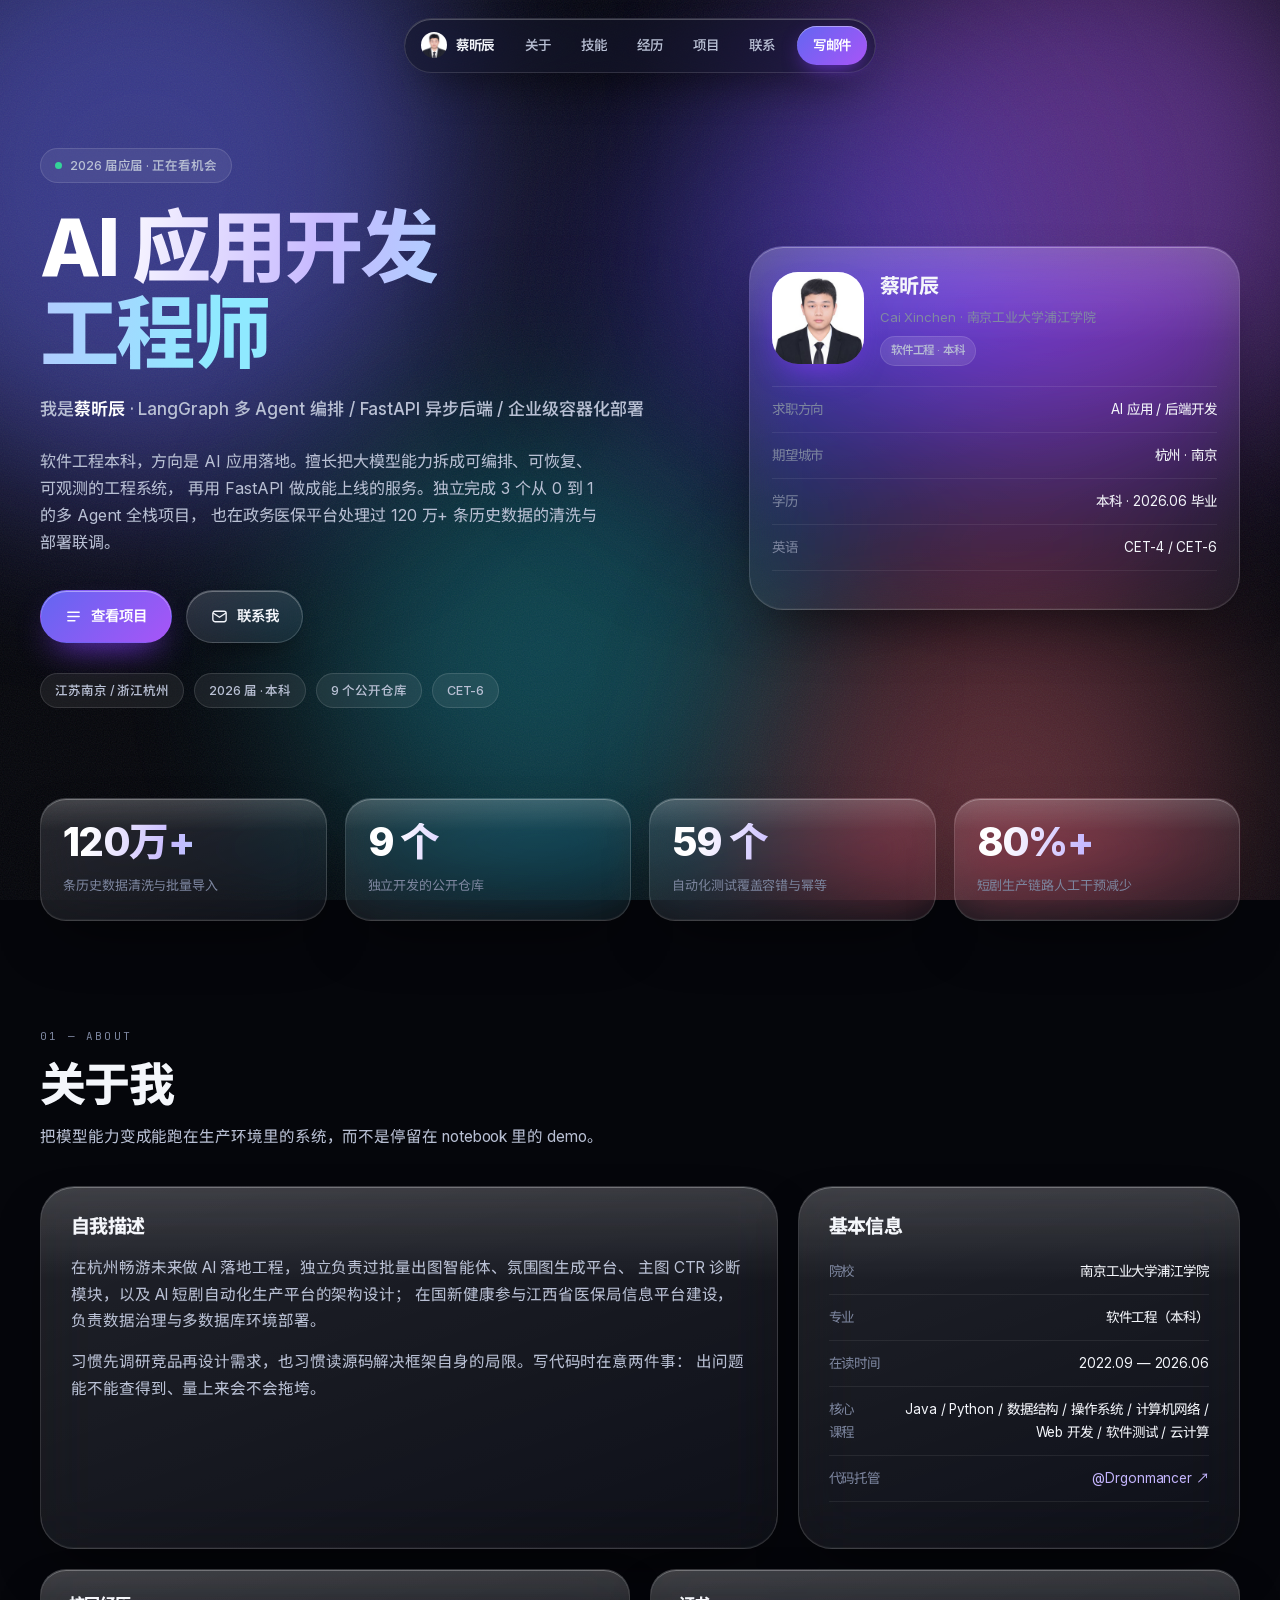
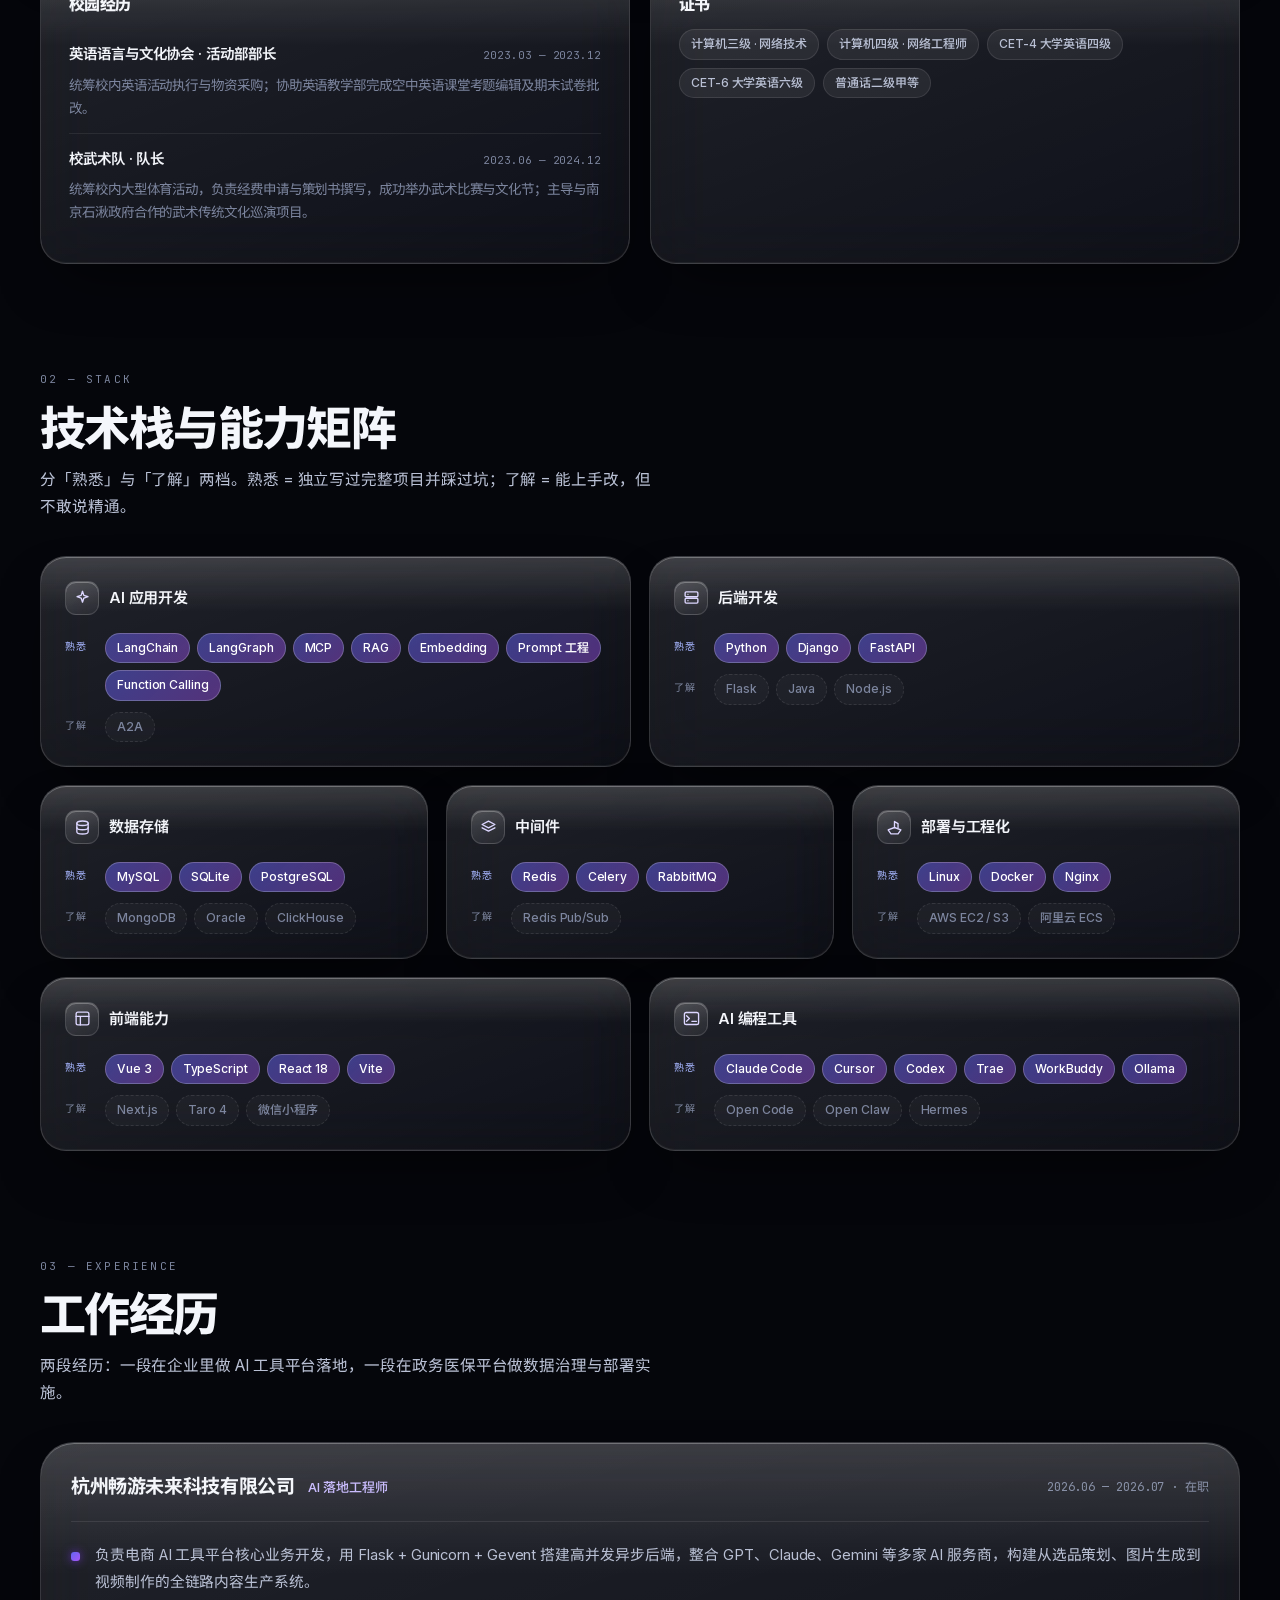
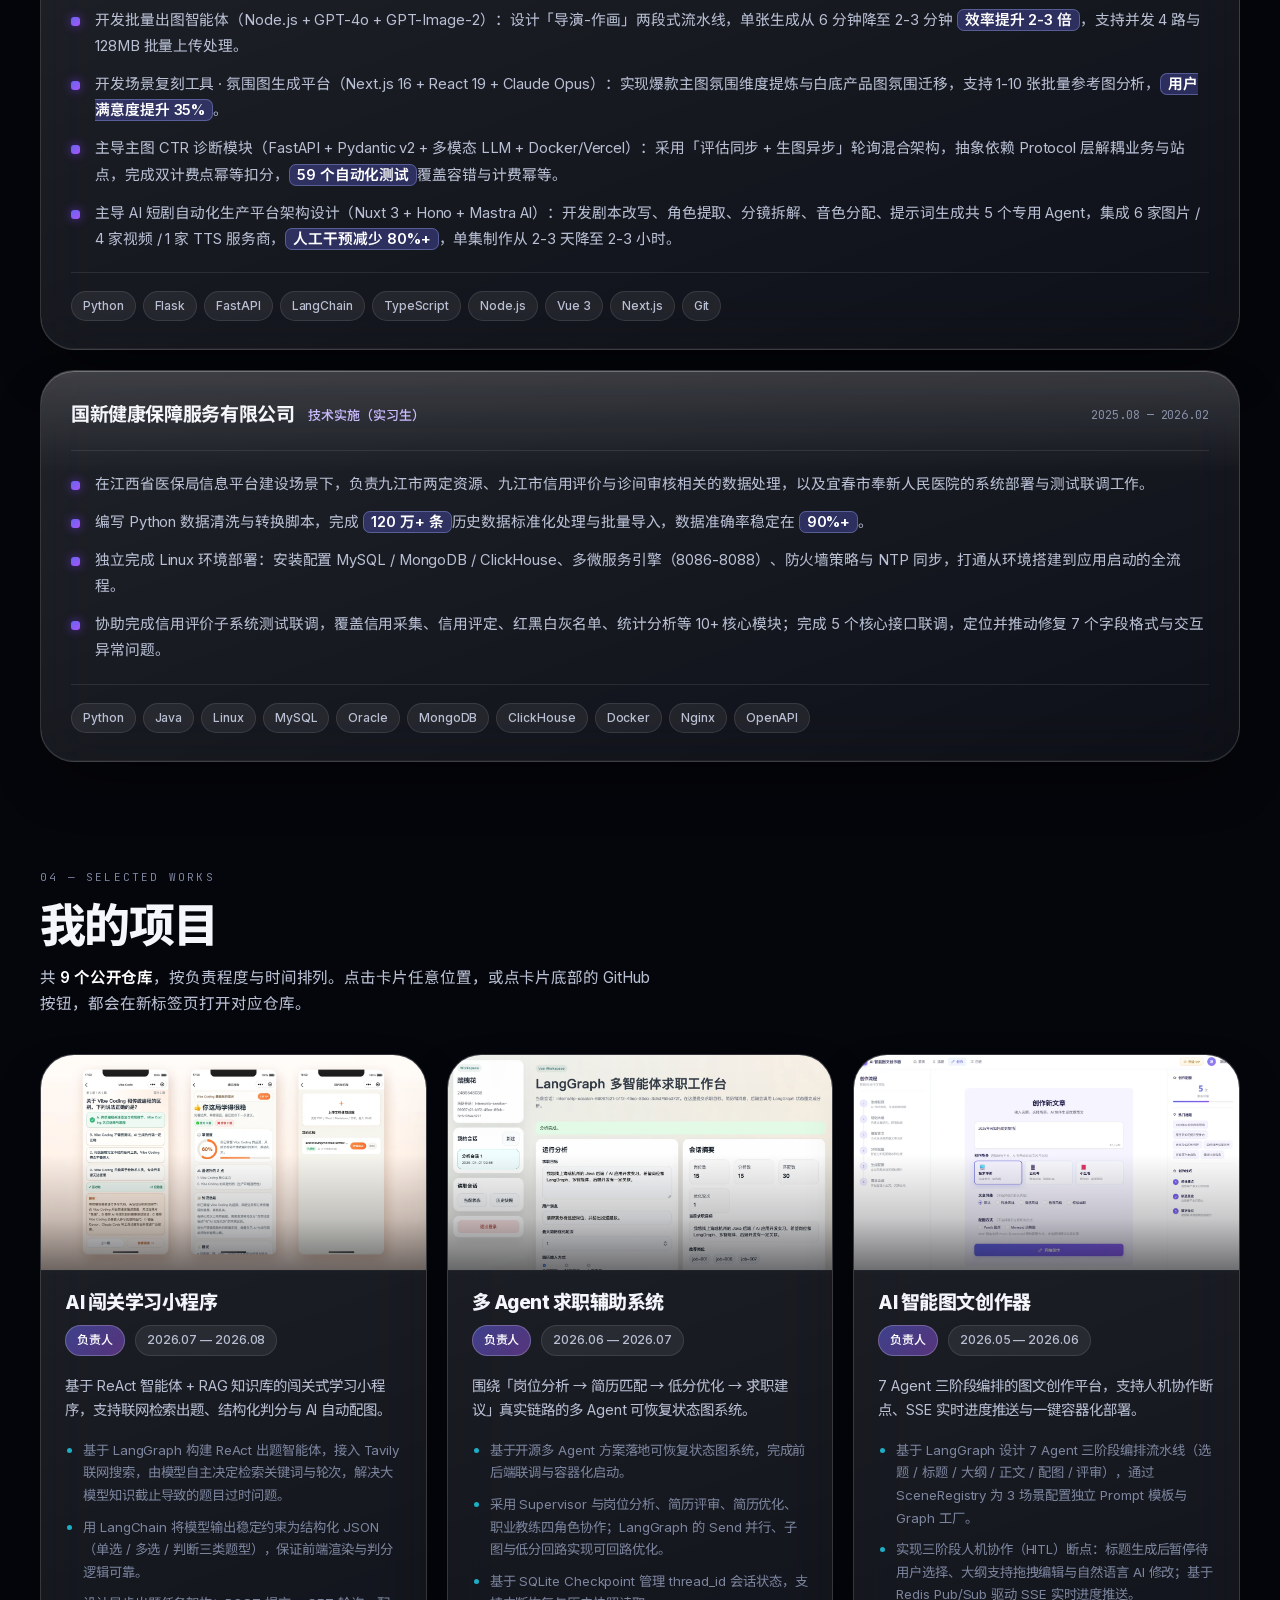
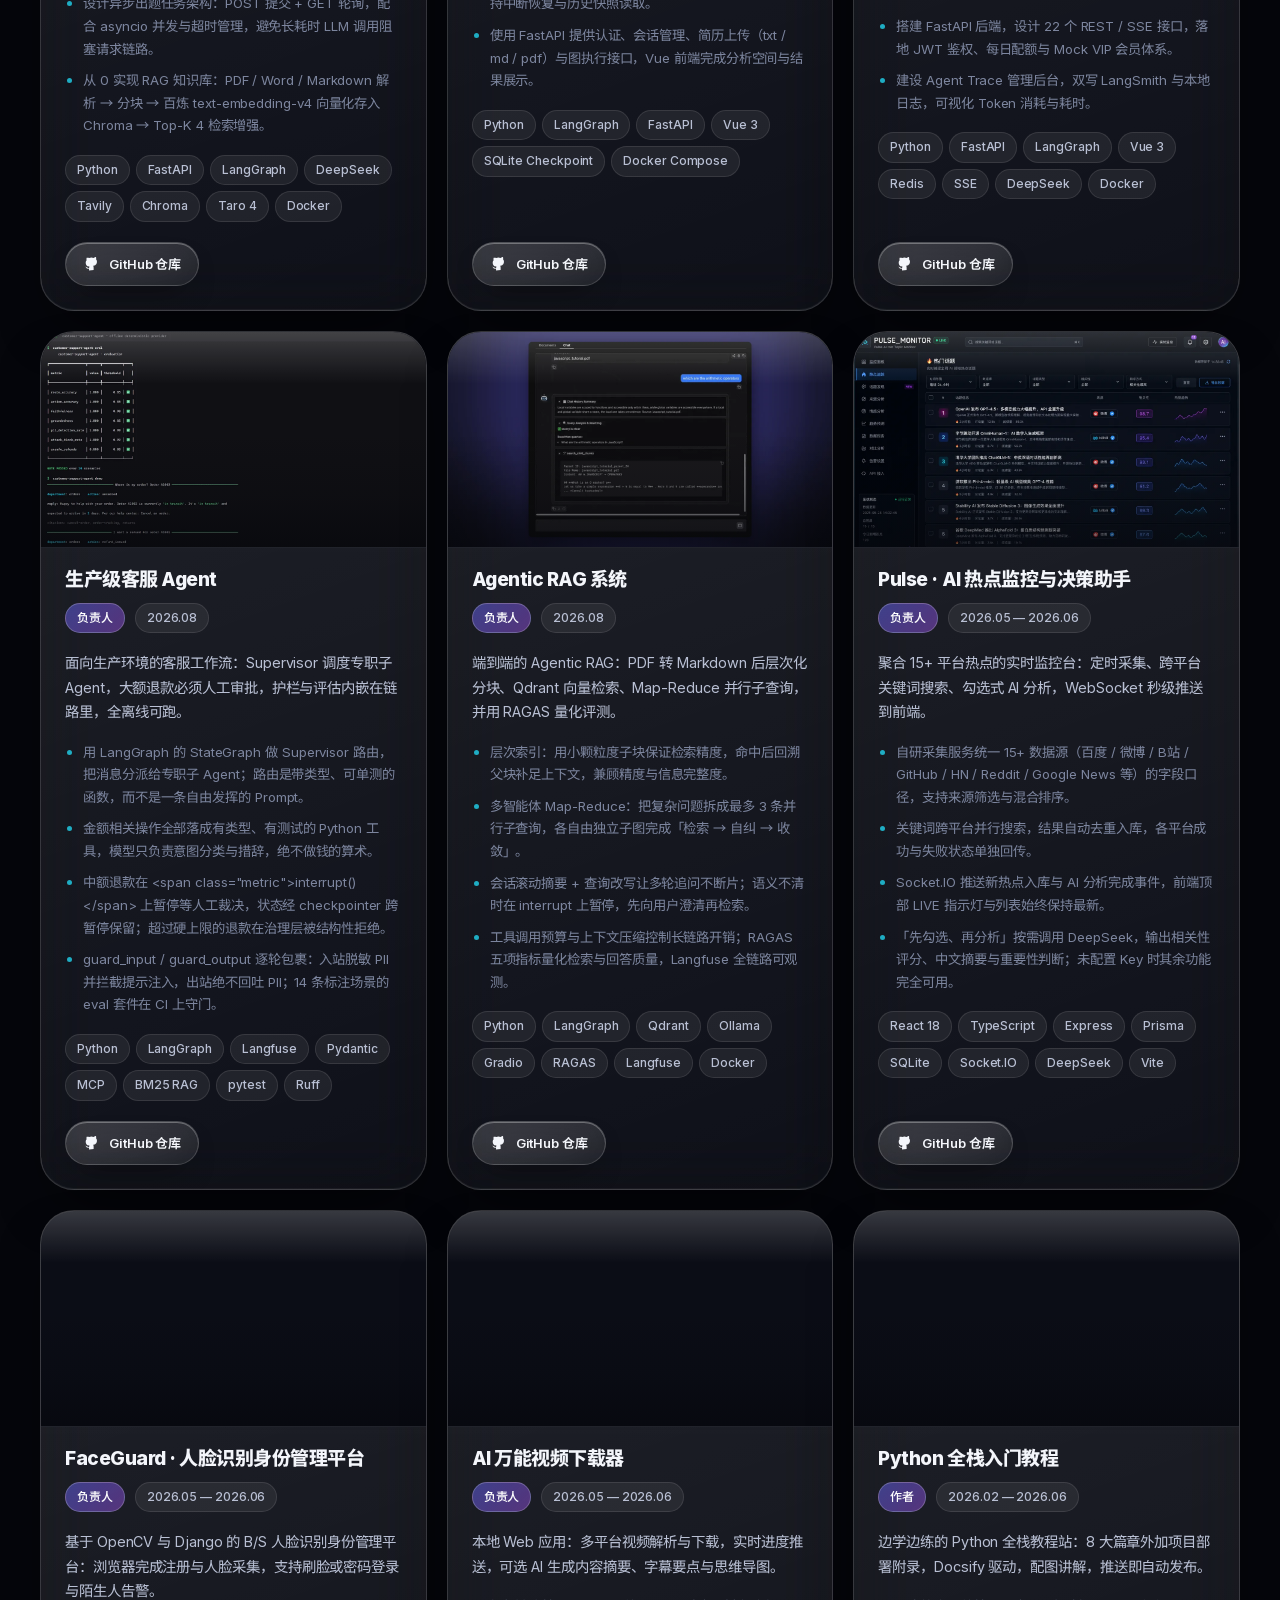
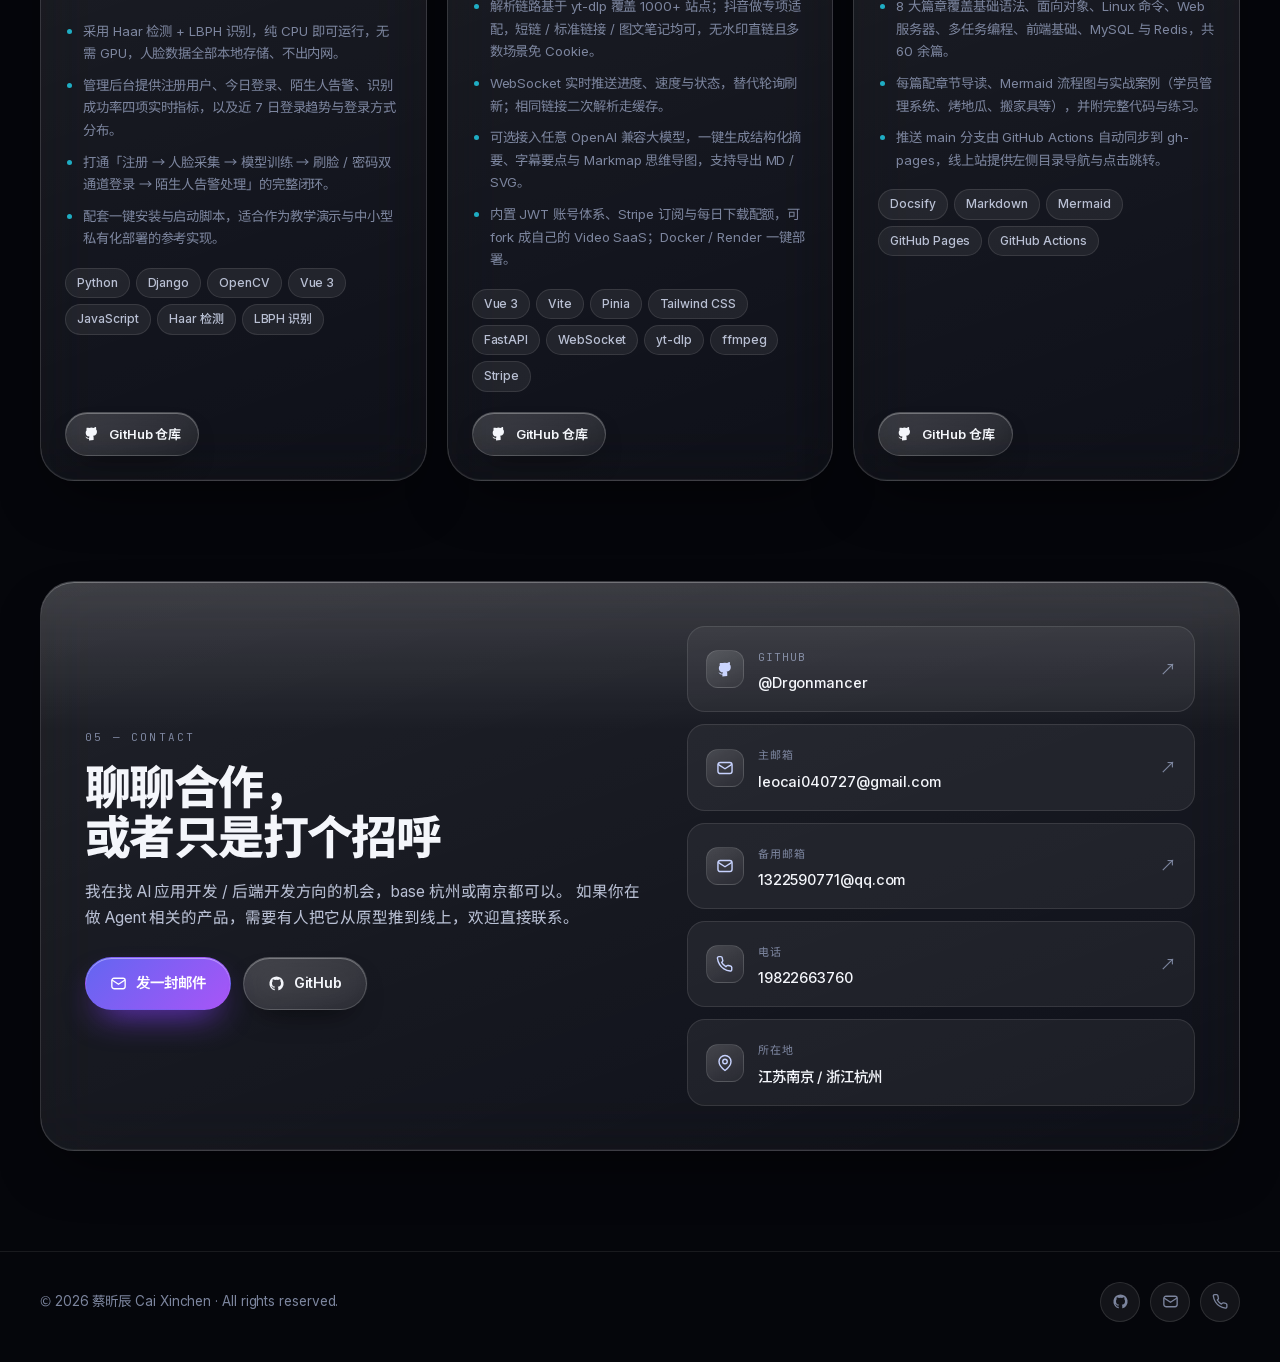
==== index.html @ 9769cd6a "site: 发布个人主页（Liquid Glass 单页作品集） 收录 9 个公开仓库，纯静态零依赖：index.html + 3 个自托管字体子集 + 9 张 WebP 截图。 index.html" ====
<!DOCTYPE html>
<html lang="zh-CN">
<head>
<meta charset="UTF-8">
<meta name="viewport" content="width=device-width, initial-scale=1">
<title>蔡昕辰 · AI 应用开发工程师 | LangGraph 多 Agent · FastAPI 后端</title>
<meta name="description" content="蔡昕辰（Cai Xinchen）的个人主页 —— AI 应用开发工程师，软件工程本科 2026 届。专注 LangGraph 多 Agent 编排、FastAPI 异步后端与企业级容器化部署。">
<meta name="author" content="蔡昕辰">
<meta property="og:type" content="website">
<meta property="og:title" content="蔡昕辰 · AI 应用开发工程师">
<meta property="og:description" content="LangGraph 多 Agent 编排 · FastAPI 异步后端 · 企业级部署。">
<meta property="og:image" content="avatar.jpg">
<link rel="canonical" href="https://drgonmancer.github.io/">
<meta name="theme-color" content="#05060B">
<!-- 声明为暗色页面：浏览器据此把滚动条、表单控件、加载底色都渲染成暗色，避免白闪 -->
<meta name="color-scheme" content="dark">
<meta name="robots" content="index, follow">
<meta name="keywords" content="蔡昕辰,AI 应用开发工程师,LangGraph,多 Agent,FastAPI,Python,RAG,南京工业大学浦江学院">
<meta property="og:url" content="https://drgonmancer.github.io/">
<meta property="og:site_name" content="蔡昕辰 · 个人主页">
<meta property="og:locale" content="zh_CN">
<meta name="twitter:card" content="summary_large_image">
<meta name="twitter:title" content="蔡昕辰 · AI 应用开发工程师">
<meta name="twitter:description" content="LangGraph 多 Agent 编排 · FastAPI 异步后端 · 企业级容器化部署。">
<link rel="icon" href="data:image/svg+xml,%3Csvg xmlns='http://www.w3.org/2000/svg' viewBox='0 0 64 64'%3E%3Cdefs%3E%3ClinearGradient id='g' x1='0' y1='0' x2='1' y2='1'%3E%3Cstop offset='0' stop-color='%236366F1'/%3E%3Cstop offset='1' stop-color='%23A855F7'/%3E%3C/linearGradient%3E%3C/defs%3E%3Crect width='64' height='64' rx='16' fill='url(%23g)'/%3E%3Ctext x='32' y='45' font-family='system-ui,-apple-system,sans-serif' font-size='34' font-weight='700' fill='%23ffffff' text-anchor='middle'%3EC%3C/text%3E%3C/svg%3E">
<!-- 字体自托管：预先加载首屏要用到的两个字重文件（Noto Sans SC 覆盖全部中文，Inter 覆盖拉丁） -->
<link rel="preload" href="fonts/noto-sans-sc-subset.woff2" as="font" type="font/woff2" crossorigin>
<link rel="preload" href="fonts/inter-subset.woff2" as="font" type="font/woff2" crossorigin>
<style>
/* ==========================================================================
   字体（自托管 · 已按本页实际字符集子集化）
   --------------------------------------------------------------------------
   原方案：@import 引入 Google Fonts —— 570KB 渲染阻塞 CSS + 566 条 @font-face
            + 约 1.2MB 字体分片，且在中国大陆访问 fonts.googleapis.com 不稳定，
            一旦超时整页会回退到系统字体，设计直接垮掉。
   现方案：3 个可变字体文件共 209KB，单文件覆盖全部字重（wght 轴），
            零第三方请求、可离线、大陆访问无风险。
   ========================================================================== */
@font-face {
  font-family: 'Inter';
  font-style: normal;
  font-weight: 100 900;          /* 可变字体：一个字重区间覆盖全部 */
  font-display: swap;
  src: url('fonts/inter-subset.woff2') format('woff2');
}
@font-face {
  font-family: 'JetBrains Mono';
  font-style: normal;
  font-weight: 100 900;
  font-display: swap;
  src: url('fonts/jetbrains-mono-subset.woff2') format('woff2');
}
@font-face {
  font-family: 'Noto Sans SC';
  font-style: normal;
  font-weight: 100 900;
  font-display: swap;
  src: url('fonts/noto-sans-sc-subset.woff2') format('woff2');
}

/* ==========================================================================
   蔡昕辰 · 个人主页 | 液态玻璃 Liquid Glass
   设计规则：真实玻璃折射（backdrop blur + 内高光 + 渐变描边）/
             深空底 + 多色光斑缓动漂浮 / 超大圆角与胶囊 /
             鼠标跟随镜面高光 / 悬浮动态岛导航 / 极简无衬线排版
   断点：1080px 收起导航链接并启用汉堡菜单；760px 全部转单列
   ========================================================================== */
*, *::before, *::after { box-sizing: border-box; }

:root {
  --bg:      #05060B;
  --ink:     #F4F6FB;
  --ink-2:   #B9C0D4;
  --ink-3:   #7C859E;
  --indigo:  #6366F1;
  --violet:  #A855F7;
  --cyan:    #22D3EE;
  --rose:    #FB7185;
  --glass-bg: linear-gradient(160deg, rgba(255,255,255,.115), rgba(255,255,255,.042));
  --glass-bd: rgba(255,255,255,.145);
  --glass-sh: inset 0 1px 0 rgba(255,255,255,.28), inset 0 -1px 0 rgba(255,255,255,.05),
              0 26px 60px -24px rgba(0,0,0,.7);
  --r-xl: 34px;
  --r-lg: 26px;
  --r-md: 18px;
  --sans: 'Inter', 'Noto Sans SC', 'PingFang SC', 'Microsoft YaHei', system-ui, sans-serif;
  --mono: 'JetBrains Mono', 'Noto Sans SC', ui-monospace, monospace;
}

html { scroll-behavior: smooth; -webkit-text-size-adjust: 100%; }

body {
  margin: 0;
  background: var(--bg);
  color: var(--ink);
  font-family: var(--sans);
  font-size: 16px;
  line-height: 1.7;
  font-weight: 400;
  letter-spacing: -.005em;
  overflow-x: hidden;
  -webkit-font-smoothing: antialiased;
}

h1, h2, h3, h4 { margin: 0; font-weight: 800; line-height: 1.08; letter-spacing: -.035em; }
p { margin: 0; }
ul { margin: 0; padding: 0; list-style: none; }
a { color: inherit; text-decoration: none; }
img { display: block; max-width: 100%; }
b, strong { font-weight: 600; color: #fff; }

:focus-visible { outline: 2px solid rgba(255,255,255,.8); outline-offset: 3px; border-radius: 6px; }

.wrap { width: min(1200px, 100% - 40px); margin-inline: auto; position: relative; z-index: 2; }
.mono { font-family: var(--mono); }
.eyebrow {
  font-family: var(--mono); font-size: 11px; letter-spacing: .2em; text-transform: uppercase;
  color: var(--ink-3);
}
.grad-text {
  background: linear-gradient(100deg, #fff 10%, #C7B9FF 45%, #8FE9FF 90%);
  -webkit-background-clip: text; background-clip: text; color: transparent;
}

/* ---------- 背景光斑 ---------- */
.aurora { position: fixed; inset: 0; z-index: 0; overflow: hidden; pointer-events: none; }
.blob { position: absolute; border-radius: 50%; filter: blur(96px); opacity: .55; will-change: transform; }
.blob.b1 { width: 640px; height: 640px; left: -14%; top: -16%; background: var(--indigo); animation: f1 26s ease-in-out infinite; }
.blob.b2 { width: 560px; height: 560px; right: -6%; top: -10%; background: var(--violet); opacity: .5; animation: f2 32s ease-in-out infinite; }
.blob.b3 { width: 480px; height: 480px; left: 24%; top: 46%;     background: var(--cyan);   opacity: .3; animation: f3 29s ease-in-out infinite; }
.blob.b4 { width: 460px; height: 460px; right: 4%; bottom: -14%; background: var(--rose);  opacity: .34; animation: f2 36s ease-in-out infinite reverse; }
.blob.b5 { width: 420px; height: 420px; left: 46%; top: 6%;      background: #4F46E5;      opacity: .4; animation: f3 24s ease-in-out infinite reverse; }
@keyframes f1 { 0%,100% { transform: translate(0,0) scale(1); } 50% { transform: translate(80px,60px) scale(1.12); } }
@keyframes f2 { 0%,100% { transform: translate(0,0) scale(1); } 50% { transform: translate(-70px,90px) scale(1.16); } }
@keyframes f3 { 0%,100% { transform: translate(0,0) scale(1); } 50% { transform: translate(60px,-70px) scale(1.1); } }

.grain {
  position: fixed; inset: 0; z-index: 1; pointer-events: none; opacity: .16;
  background-image: url("data:image/svg+xml,%3Csvg xmlns='http://www.w3.org/2000/svg' width='120' height='120'%3E%3Cfilter id='n'%3E%3CfeTurbulence type='fractalNoise' baseFrequency='.85' numOctaves='3'/%3E%3C/filter%3E%3Crect width='120' height='120' filter='url(%23n)' opacity='.5'/%3E%3C/svg%3E");
}

/* ---------- 玻璃基类 ---------- */
.glass {
  position: relative; border-radius: var(--r-lg);
  background: var(--glass-bg);
  backdrop-filter: blur(30px) saturate(180%);
  -webkit-backdrop-filter: blur(30px) saturate(180%);
  border: 1px solid var(--glass-bd);
  box-shadow: var(--glass-sh);
}
/* 顶部一道折射高光 */
.glass::before {
  content: ""; position: absolute; inset: 0; border-radius: inherit; pointer-events: none;
  background: linear-gradient(180deg, rgba(255,255,255,.14), transparent 26%);
  mix-blend-mode: screen;
}

/* 鼠标跟随镜面高光 */
.spec { overflow: hidden; }
.spec::after {
  content: ""; position: absolute; inset: 0; border-radius: inherit; pointer-events: none;
  opacity: 0; transition: opacity .35s ease;
  background: radial-gradient(460px circle at var(--mx, 50%) var(--my, 0%), rgba(255,255,255,.16), transparent 62%);
}
.spec:hover::after { opacity: 1; }

/* ---------- 动态岛导航 ---------- */
.island-wrap { position: fixed; top: 18px; left: 0; right: 0; z-index: 80; display: flex; justify-content: center; padding: 0 16px; pointer-events: none; }
.island {
  pointer-events: auto;
  display: flex; align-items: center; gap: 4px; padding: 7px 8px;
  border-radius: 999px;
  background: rgba(20, 22, 34, .55);
  backdrop-filter: blur(34px) saturate(190%);
  -webkit-backdrop-filter: blur(34px) saturate(190%);
  border: 1px solid rgba(255,255,255,.13);
  box-shadow: inset 0 1px 0 rgba(255,255,255,.24), 0 18px 44px -18px rgba(0,0,0,.85);
  transition: padding .35s cubic-bezier(.4,0,.2,1), transform .35s ease;
}
.island .brand { display: flex; align-items: center; gap: 9px; padding: 5px 13px 5px 8px; }
.island .avatar-mini {
  width: 26px; height: 26px; border-radius: 50%; overflow: hidden; flex: none;
  background: linear-gradient(140deg, var(--indigo), var(--violet));
  display: grid; place-items: center; font-size: 12px; font-weight: 700;
}
.island .avatar-mini img { width: 100%; height: 100%; object-fit: cover; }
.island .brand-name { font-size: 13.5px; font-weight: 600; white-space: nowrap; }
.island .links { display: flex; align-items: center; gap: 2px; }
.island .links a {
  font-size: 13.5px; font-weight: 500; color: var(--ink-2); white-space: nowrap;
  padding: 7px 14px; border-radius: 999px;
  transition: color .22s ease, background .22s ease, box-shadow .22s ease;
}
.island .links a:hover { color: #fff; background: rgba(255,255,255,.1); }
.island .links a[aria-current="true"] {
  color: #fff; background: linear-gradient(135deg, rgba(99,102,241,.85), rgba(168,85,247,.75));
  box-shadow: inset 0 1px 0 rgba(255,255,255,.35), 0 6px 18px -6px rgba(99,102,241,.9);
}
.island .cta {
  margin-left: 4px; font-size: 13.5px; font-weight: 600; color: #fff;
  padding: 8px 16px; border-radius: 999px;
  background: linear-gradient(135deg, var(--indigo), var(--violet));
  box-shadow: inset 0 1px 0 rgba(255,255,255,.4), 0 8px 22px -8px rgba(124,58,237,.95);
  transition: transform .22s ease, box-shadow .22s ease;
}
.island .cta:hover { transform: translateY(-1px); box-shadow: inset 0 1px 0 rgba(255,255,255,.5), 0 12px 28px -8px rgba(124,58,237,1); }
.island-mini { display: none; }

/* ---------- 按钮 ---------- */
.btn {
  display: inline-flex; align-items: center; gap: 9px;
  padding: 13px 24px; border-radius: 999px;
  font-size: 14.5px; font-weight: 600; cursor: pointer;
  border: 1px solid rgba(255,255,255,.16);
  transition: transform .22s cubic-bezier(.4,0,.2,1), box-shadow .22s ease, background .22s ease;
  font-family: var(--sans);
}
.btn:hover { transform: translateY(-2px); }
.btn-primary {
  color: #fff; border-color: transparent;
  background: linear-gradient(135deg, var(--indigo), var(--violet));
  box-shadow: inset 0 1px 0 rgba(255,255,255,.4), 0 16px 34px -14px rgba(124,58,237,1);
}
.btn-primary:hover { box-shadow: inset 0 1px 0 rgba(255,255,255,.5), 0 22px 44px -14px rgba(124,58,237,1); }
.btn-glass {
  color: var(--ink);
  background: linear-gradient(160deg, rgba(255,255,255,.15), rgba(255,255,255,.06));
  backdrop-filter: blur(20px) saturate(170%);
  -webkit-backdrop-filter: blur(20px) saturate(170%);
  box-shadow: inset 0 1px 0 rgba(255,255,255,.3), 0 14px 30px -16px rgba(0,0,0,.8);
}
.btn-glass:hover { background: linear-gradient(160deg, rgba(255,255,255,.22), rgba(255,255,255,.09)); }
.btn svg { width: 17px; height: 17px; flex: none; }
.btn-sm { padding: 10px 17px; font-size: 13px; }

/* ---------- 药丸 ---------- */
.pill {
  display: inline-flex; align-items: center; gap: 8px;
  padding: 6px 14px; border-radius: 999px;
  background: rgba(255,255,255,.07); border: 1px solid rgba(255,255,255,.12);
  font-size: 12.5px; font-weight: 500; color: var(--ink-2);
  backdrop-filter: blur(14px); -webkit-backdrop-filter: blur(14px);
}
.dot-live { width: 7px; height: 7px; border-radius: 50%; background: #34D399; box-shadow: 0 0 0 0 rgba(52,211,153,.7); animation: pulse 2.4s ease-out infinite; }
@keyframes pulse { 0% { box-shadow: 0 0 0 0 rgba(52,211,153,.65); } 70% { box-shadow: 0 0 0 9px rgba(52,211,153,0); } 100% { box-shadow: 0 0 0 0 rgba(52,211,153,0); } }

.tag {
  display: inline-block; padding: 4px 11px; border-radius: 999px;
  font-size: 12px; font-weight: 500; color: var(--ink-2);
  background: rgba(255,255,255,.065); border: 1px solid rgba(255,255,255,.1);
  transition: background .2s ease, color .2s ease, border-color .2s ease;
}
.tag:hover { background: rgba(255,255,255,.13); color: #fff; }
.tag-dim { color: var(--ink-3); background: rgba(255,255,255,.03); border-style: dashed; }
.tag-accent { color: #fff; background: linear-gradient(135deg, rgba(99,102,241,.5), rgba(168,85,247,.42)); border-color: rgba(255,255,255,.22); }

/* ---------- Hero ---------- */
.hero { padding: 148px 0 0; }
.hero-grid { display: grid; grid-template-columns: 1.15fr .85fr; gap: 44px; align-items: center; }
.hero h1 { font-size: clamp(40px, 6.2vw, 82px); margin: 22px 0 0; }
.hero-role { margin-top: 18px; font-size: clamp(14px, 1.6vw, 17px); color: var(--ink-2); font-weight: 500; }
.hero-role b { color: #fff; font-weight: 600; }
.hero-desc { margin-top: 24px; max-width: 56ch; color: var(--ink-2); font-size: 16px; }
.hero-actions { display: flex; flex-wrap: wrap; gap: 14px; margin-top: 34px; }
.hero-meta { display: flex; flex-wrap: wrap; gap: 10px; margin-top: 30px; }

.profile { padding: 22px; border-radius: var(--r-xl); }
.profile-top { display: flex; align-items: center; gap: 16px; }
.profile-img {
  width: 92px; height: 92px; border-radius: 26px; overflow: hidden; flex: none;
  background: linear-gradient(140deg, var(--indigo), var(--violet));
  display: grid; place-items: center; font-size: 34px; font-weight: 800;
  box-shadow: inset 0 1px 0 rgba(255,255,255,.35), 0 14px 30px -12px rgba(124,58,237,.9);
}
.profile-img img { width: 100%; height: 100%; object-fit: cover; }
.profile-name { font-size: 20px; font-weight: 700; letter-spacing: -.02em; }
.profile-sub { font-size: 13px; color: var(--ink-3); margin-top: 3px; }
.profile-rows { margin-top: 20px; border-top: 1px solid rgba(255,255,255,.09); }
.profile-rows div { display: flex; justify-content: space-between; gap: 14px; padding: 11px 0; border-bottom: 1px solid rgba(255,255,255,.07); font-size: 13.5px; }
.profile-rows dt { color: var(--ink-3); }
.profile-rows dd { margin: 0; text-align: right; color: var(--ink); }

/* ---------- 指标 ---------- */
.stats { display: grid; grid-template-columns: repeat(4, 1fr); gap: 18px; margin-top: 90px; }
.stat { padding: 24px 22px; border-radius: var(--r-lg); }
.stat-num { font-size: clamp(26px, 3.1vw, 40px); font-weight: 800; letter-spacing: -.04em; line-height: 1; }
.stat-label { font-size: 13px; color: var(--ink-3); margin-top: 12px; line-height: 1.6; }

/* ---------- 区块 ---------- */
/* 注：这里试过给 .sec 加 content-visibility: auto 跳过屏外渲染，最终放弃。
   实测各区块真实高度——桌面 about 944 / skills 886 / work 1211 / projects 906 / contact 670，
   移动端则是 1411 / 1645 / 1791 / 2051 / 931，同一个 contain-intrinsic-size
   无法兼顾两个断点（用 1100px 时首次加载总高比实际多 813px），
   滚动条长度会明显跳变，而且内容一改误差又变。收益抵不过代价。 */
.sec { padding: 100px 0 0; scroll-margin-top: 100px; }
.sec-head { margin-bottom: 36px; }
.sec-head h2 { font-size: clamp(28px, 3.8vw, 46px); margin-top: 12px; }
.sec-head p { margin-top: 14px; color: var(--ink-2); max-width: 62ch; font-size: 15.5px; }

/* ---------- 关于 ---------- */
.about-grid { display: grid; grid-template-columns: 1.25fr .75fr; gap: 20px; }
.about-card { padding: 30px 30px 32px; border-radius: var(--r-xl); }
.about-card h3 { font-size: 19px; margin-bottom: 18px; }
.prose p { color: var(--ink-2); font-size: 15.5px; }
.prose p + p { margin-top: 15px; }
.facts { padding: 30px; border-radius: var(--r-xl); }
.mini-grid { display: grid; grid-template-columns: 1fr 1fr; gap: 20px; margin-top: 20px; }
.mini-card { padding: 26px 28px; border-radius: var(--r-lg); }
.mini-card h3 { font-size: 16px; margin-bottom: 16px; }
.campus-item { padding: 13px 0; border-bottom: 1px solid rgba(255,255,255,.075); }
.campus-item:last-child { border-bottom: 0; }
.campus-org { font-size: 14.5px; font-weight: 600; }
.campus-period { font-family: var(--mono); font-size: 11px; color: var(--ink-3); }
.campus-txt { font-size: 13.5px; color: var(--ink-3); margin-top: 7px; line-height: 1.7; }
.cert-wrap { display: flex; flex-wrap: wrap; gap: 8px; }

/* ---------- 技能 ---------- */
.skill-bento { display: grid; grid-template-columns: repeat(6, 1fr); gap: 18px; }
.skill-card { padding: 24px; border-radius: var(--r-lg); display: flex; flex-direction: column; }
.skill-card.span3 { grid-column: span 3; }
.skill-card.span2 { grid-column: span 2; }
.skill-hd { display: flex; align-items: center; gap: 10px; margin-bottom: 18px; }
.skill-ico {
  width: 34px; height: 34px; border-radius: 11px; flex: none; display: grid; place-items: center;
  background: linear-gradient(150deg, rgba(255,255,255,.16), rgba(255,255,255,.05));
  border: 1px solid rgba(255,255,255,.13);
  box-shadow: inset 0 1px 0 rgba(255,255,255,.28);
}
.skill-ico svg { width: 17px; height: 17px; color: #DCD6FF; }
.skill-name { font-size: 15px; font-weight: 600; letter-spacing: -.01em; }
.tier { display: flex; gap: 10px; align-items: flex-start; }
.tier + .tier { margin-top: 11px; }
.tier-k { font-family: var(--mono); font-size: 10px; letter-spacing: .1em; color: var(--ink-3); flex: none; padding-top: 5px; width: 30px; }
.tier-k.k-now { color: #A5B4FC; }
.tags { display: flex; flex-wrap: wrap; gap: 7px; }

/* ---------- 经历 ---------- */
.job { padding: 28px 30px; border-radius: var(--r-xl); }
.job + .job { margin-top: 20px; }
.job-hd { display: flex; align-items: center; gap: 14px; flex-wrap: wrap; padding-bottom: 18px; border-bottom: 1px solid rgba(255,255,255,.09); }
.job-co { font-size: 19px; font-weight: 700; letter-spacing: -.02em; }
.job-role { font-size: 13px; color: #C4B5FD; font-weight: 500; }
.job-period { margin-left: auto; font-family: var(--mono); font-size: 12px; color: var(--ink-3); }
.job-points { padding-top: 20px; }
.job-points li { position: relative; padding-left: 24px; font-size: 14.7px; color: var(--ink-2); line-height: 1.78; }
.job-points li + li { margin-top: 12px; }
.job-points li::before {
  content: ""; position: absolute; left: 0; top: 10px; width: 9px; height: 9px; border-radius: 3px;
  background: linear-gradient(135deg, var(--indigo), var(--violet));
  box-shadow: 0 0 10px rgba(124,58,237,.7);
}
.metric { color: #fff; font-weight: 600; padding: 1px 7px; border-radius: 7px; background: rgba(99,102,241,.3); border: 1px solid rgba(165,180,252,.35); }
.job-stack { display: flex; flex-wrap: wrap; gap: 7px; margin-top: 20px; padding-top: 18px; border-top: 1px solid rgba(255,255,255,.09); }

/* ---------- 项目 ---------- */
.proj-grid { display: grid; grid-template-columns: repeat(3, 1fr); gap: 20px; }

/* 项目卡缩略图：项目真实界面截图，固定 16:9 比例避免加载时高度跳动 */
.pcard-thumb {
  position: relative; flex: none; aspect-ratio: 16 / 9; overflow: hidden;
  background: #0B0D16; border-bottom: 1px solid rgba(255,255,255,.09);
}
.pcard-thumb img {
  display: block; width: 100%; height: 100%; object-fit: cover; object-position: center;
  transition: transform .6s cubic-bezier(.4,0,.2,1);
}
@media (hover: hover) {
  .pcard:hover .pcard-thumb img { transform: scale(1.03); }
}
/* 顶部一道玻璃折射高光，与站内其它 glass 卡保持一致 */
.pcard-thumb::before {
  content: ""; position: absolute; inset: 0; pointer-events: none;
  background: linear-gradient(180deg, rgba(255,255,255,.18), rgba(255,255,255,0) 24%);
  mix-blend-mode: screen;
}
/* 底部向卡身渐隐，避免亮色截图在暗色卡上形成生硬切边 */
.pcard-thumb::after {
  content: ""; position: absolute; inset: 0; pointer-events: none;
  background: linear-gradient(180deg, rgba(5,6,11,0) 46%, rgba(5,6,11,.22) 76%, rgba(5,6,11,.58) 100%);
}

.pcard {
  position: relative; display: flex; flex-direction: column;
  border-radius: var(--r-xl); padding: 0; overflow: hidden;
  transition: transform .3s cubic-bezier(.4,0,.2,1), box-shadow .3s ease, border-color .3s ease;
}
.pcard:hover { transform: translateY(-6px); border-color: rgba(255,255,255,.24); box-shadow: inset 0 1px 0 rgba(255,255,255,.3), 0 36px 70px -26px rgba(0,0,0,.85); }
.pcard-link { position: absolute; inset: 0; z-index: 1; }
.pcard-hd { padding: 22px 24px 0; }
.pcard-hd h3 { font-size: 19px; letter-spacing: -.025em; }
.pcard-meta { display: flex; align-items: center; gap: 10px; margin-top: 12px; flex-wrap: wrap; }
.pcard-body { padding: 18px 24px 0; flex: 1; }
.pcard-desc { font-size: 14.4px; color: var(--ink-2); }
.pcard-points { margin-top: 16px; }
.pcard-points li { position: relative; padding-left: 18px; font-size: 13.3px; color: var(--ink-3); line-height: 1.7; }
.pcard-points li + li { margin-top: 9px; }
.pcard-points li::before { content: ""; position: absolute; left: 2px; top: 9px; width: 5px; height: 5px; border-radius: 50%; background: var(--cyan); opacity: .8; }
.pcard-tech { display: flex; flex-wrap: wrap; gap: 6px; margin-top: 18px; }
.pcard-foot { position: relative; z-index: 2; padding: 20px 24px 24px; display: flex; gap: 10px; flex-wrap: wrap; }

/* ---------- 联系 ---------- */
.contact { padding: 44px; border-radius: var(--r-xl); display: grid; grid-template-columns: 1.05fr .95fr; gap: 40px; align-items: center; }
.contact h2 { font-size: clamp(28px, 3.8vw, 46px); }
.contact p { margin-top: 16px; color: var(--ink-2); font-size: 15.5px; }
.clinks { display: grid; gap: 12px; }
.clink {
  display: flex; align-items: center; gap: 14px; padding: 15px 18px; border-radius: var(--r-md);
  background: rgba(255,255,255,.055); border: 1px solid rgba(255,255,255,.1);
  transition: background .22s ease, transform .22s ease, border-color .22s ease;
}
.clink:hover { background: rgba(255,255,255,.11); border-color: rgba(255,255,255,.2); transform: translateX(4px); }
.clink-ico { width: 38px; height: 38px; border-radius: 12px; flex: none; display: grid; place-items: center;
  background: linear-gradient(150deg, rgba(255,255,255,.16), rgba(255,255,255,.04)); border: 1px solid rgba(255,255,255,.12); }
.clink-ico svg { width: 18px; height: 18px; color: #C7D2FE; }
.clink-label { font-size: 11px; letter-spacing: .1em; text-transform: uppercase; color: var(--ink-3); font-family: var(--mono); }
.clink-value { font-size: 14.5px; font-weight: 500; word-break: break-all; }
.clink-arrow { margin-left: auto; color: var(--ink-3); }

/* ---------- 页脚 ---------- */
.foot { margin-top: 100px; border-top: 1px solid rgba(255,255,255,.08); }
.foot-in { display: flex; align-items: center; gap: 18px; flex-wrap: wrap; padding: 30px 0 40px; font-size: 13.5px; color: var(--ink-3); }
.foot-links { display: flex; gap: 10px; margin-left: auto; }
.foot-links a {
  width: 40px; height: 40px; border-radius: 50%; display: grid; place-items: center;
  background: rgba(255,255,255,.06); border: 1px solid rgba(255,255,255,.11);
  transition: background .22s ease, transform .22s ease;
}
.foot-links a:hover { background: rgba(255,255,255,.14); transform: translateY(-2px); }
.foot-links svg { width: 17px; height: 17px; }

.to-top {
  position: fixed; right: 24px; bottom: 24px; z-index: 70;
  width: 48px; height: 48px; border-radius: 50%; cursor: pointer;
  display: grid; place-items: center; color: #fff;
  background: rgba(20,22,34,.6); border: 1px solid rgba(255,255,255,.16);
  backdrop-filter: blur(24px) saturate(180%); -webkit-backdrop-filter: blur(24px) saturate(180%);
  box-shadow: inset 0 1px 0 rgba(255,255,255,.28), 0 14px 30px -14px rgba(0,0,0,.9);
  opacity: 0; pointer-events: none; transition: opacity .3s ease, transform .3s ease;
}
.to-top.show { opacity: 1; pointer-events: auto; }
.to-top:hover { transform: translateY(-3px); }
.to-top svg { width: 19px; height: 19px; }

/* ---------- 移动端汉堡菜单 ---------- */
.island-wrap { flex-direction: column; align-items: center; }
.island-burger {
  display: none; position: relative; width: 38px; height: 38px; margin-left: 4px; flex: none;
  border-radius: 999px; cursor: pointer; padding: 0;
  background: rgba(255,255,255,.08); border: 1px solid rgba(255,255,255,.14);
  color: #fff;
  transition: background .22s ease;
}
.island-burger:hover { background: rgba(255,255,255,.16); }
/* 三条线统一绝对定位到按钮中心，再用 translate 上下错开，展开时回到中心旋转成 X */
.island-burger span {
  position: absolute; left: 50%; top: 50%;
  width: 16px; height: 1.6px; border-radius: 2px;
  background: currentColor; margin: 0;
  transform: translate(-50%, -50%);
  transition: transform .28s cubic-bezier(.4,0,.2,1), opacity .18s ease;
}
.island-burger span:nth-child(1) { transform: translate(-50%, calc(-50% - 5px)); }
.island-burger span:nth-child(3) { transform: translate(-50%, calc(-50% + 5px)); }
.island-burger[aria-expanded="true"] span:nth-child(1) { transform: translate(-50%, -50%) rotate(45deg); }
.island-burger[aria-expanded="true"] span:nth-child(2) { opacity: 0; }
.island-burger[aria-expanded="true"] span:nth-child(3) { transform: translate(-50%, -50%) rotate(-45deg); }

.menu-sheet {
  pointer-events: auto; display: none; margin-top: 10px; width: min(330px, 100%);
  border-radius: 24px; overflow: hidden;
  background: rgba(18,20,30,.93);
  backdrop-filter: blur(34px) saturate(190%);
  -webkit-backdrop-filter: blur(34px) saturate(190%);
  border: 1px solid rgba(255,255,255,.13);
  box-shadow: inset 0 1px 0 rgba(255,255,255,.22), 0 30px 60px -22px rgba(0,0,0,.9);
}
.menu-sheet[data-open="true"] { display: block; animation: sheetIn .26s cubic-bezier(.4,0,.2,1); }
@keyframes sheetIn { from { opacity: 0; transform: translateY(-8px) scale(.98); } }
.menu-sheet a {
  display: flex; align-items: center; justify-content: space-between;
  padding: 15px 20px; font-size: 15px; font-weight: 500; color: var(--ink-2);
  border-bottom: 1px solid rgba(255,255,255,.07);
}
.menu-sheet a:last-child { border-bottom: 0; }
.menu-sheet a:hover, .menu-sheet a:focus-visible { background: rgba(255,255,255,.09); color: #fff; }
.menu-sheet a[aria-current="true"] { background: rgba(99,102,241,.24); color: #fff; }
.menu-sheet a .mono { font-size: 10.5px; letter-spacing: .14em; color: var(--ink-3); }

/* ---------- 降级兜底：不支持背景模糊的浏览器改用实体深色玻璃 ---------- */
@supports not ((backdrop-filter: blur(2px)) or (-webkit-backdrop-filter: blur(2px))) {
  .glass { background: rgba(22,24,36,.94); }
  .glass::before { display: none; }
  .island { background: rgba(18,20,30,.97); }
  .menu-sheet { background: #12141E; }
  .btn-glass { background: rgba(255,255,255,.1); }
  .to-top { background: rgba(18,20,30,.95); }
}

/* 键盘聚焦到卡片内部时同样亮起镜面高光 */
.spec:focus-within::after { opacity: 1; }

/* ---------- 响应式 ---------- */
@media (max-width: 1080px) {
  .hero-grid { grid-template-columns: 1fr; gap: 36px; }
  .profile { max-width: 460px; }
  .stats { grid-template-columns: 1fr 1fr; margin-top: 64px; }
  .about-grid, .mini-grid, .contact { grid-template-columns: 1fr; }
  .skill-bento { grid-template-columns: repeat(2, 1fr); }
  .skill-card.span3, .skill-card.span2 { grid-column: span 2; }
  .proj-grid { grid-template-columns: 1fr 1fr; }
  .island .links { display: none; }
  .island-burger { display: grid; }
}
@media (max-width: 760px) {
  /* 移动端 GPU 弱：5 个 96px 高斯模糊层常驻动画会长期占用合成资源，
     降为 3 个、缩小模糊半径，并撤掉 will-change（无需提前提升图层）。
     注意 animation 必须连同 .b1/.b2/.b4 一起写：媒体查询不提升选择器优先级，
     只写 .blob 会被前面的 .blob.b1 压过去。 */
  .blob { filter: blur(70px); will-change: auto; }
  .blob.b1, .blob.b2, .blob.b3, .blob.b4, .blob.b5 { animation: none; }
  .blob.b3, .blob.b5 { display: none; }
  /* 玻璃模糊半径下调，每帧需要采样的区域随之减小 */
  .glass {
    backdrop-filter: blur(18px) saturate(150%);
    -webkit-backdrop-filter: blur(18px) saturate(150%);
  }
  /* 噪点层固定覆盖全屏，移动端降低不透明度即可，省一次合成 */
  .grain { opacity: .11; }

  .hero { padding-top: 118px; }
  .sec { padding-top: 74px; scroll-margin-top: 84px; }
  .stats { grid-template-columns: 1fr; }
  .skill-bento, .proj-grid { grid-template-columns: 1fr; }
  .skill-card.span3, .skill-card.span2 { grid-column: span 1; }
  .contact { padding: 30px 24px; }
  .job, .about-card, .facts, .mini-card { padding: 24px 22px; }
  .wrap { width: min(1200px, 100% - 28px); }
  .island .brand-name { display: none; }
}
@media (prefers-reduced-motion: reduce) {
  html { scroll-behavior: auto; }
  .blob, .dot-live { animation: none; }
  .menu-sheet[data-open="true"] { animation: none; }
  .spec::after { transition: none; opacity: 0; }
  * { transition-duration: .01s !important; }
}
</style>
<script type="application/ld+json">
{
  "@context": "https://schema.org",
  "@type": "Person",
  "name": "蔡昕辰",
  "alternateName": "Cai Xinchen",
  "jobTitle": "AI 应用开发工程师",
  "email": "mailto:leocai040727@gmail.com",
  "telephone": "19822663760",
  "alumniOf": { "@type": "CollegeOrUniversity", "name": "南京工业大学浦江学院" },
  "knowsAbout": ["LangGraph", "LangChain", "FastAPI", "多 Agent 系统", "RAG", "Docker", "Python", "Vue 3"],
  "sameAs": ["https://github.com/Drgonmancer"]
}
</script>
</head>
<body>

<!-- ---------- 背景 ---------- -->
<div class="aurora" aria-hidden="true">
  <span class="blob b1"></span><span class="blob b2"></span><span class="blob b3"></span><span class="blob b4"></span><span class="blob b5"></span>
</div>
<div class="grain" aria-hidden="true"></div>

<!-- ---------- 动态岛导航 ---------- -->
<header class="island-wrap">
  <nav class="island" id="island" aria-label="主导航">
    <a class="brand" href="#top" aria-label="返回页面顶部">
      <span class="avatar-mini" id="avatarMini"><img src="avatar.jpg" alt="蔡昕辰的头像" onerror="this.parentNode.textContent='蔡'"></span>
      <span class="brand-name">蔡昕辰</span>
    </a>
    <span class="links" id="islandLinks">
      <a href="#about">关于</a>
      <a href="#skills">技能</a>
      <a href="#work">经历</a>
      <a href="#projects">项目</a>
      <a href="#contact">联系</a>
    </span>
    <a class="cta" id="islandCta" href="mailto:leocai040727@gmail.com">写邮件</a>
    <button class="island-burger" id="islandBurger" type="button"
            aria-label="打开导航菜单" aria-expanded="false" aria-controls="islandMenu">
      <span></span><span></span><span></span>
    </button>
  </nav>
  <nav class="menu-sheet" id="islandMenu" data-open="false" aria-label="移动端导航">
    <a href="#about">关于我<i class="mono">01</i></a>
    <a href="#skills">技术栈<i class="mono">02</i></a>
    <a href="#work">工作经历<i class="mono">03</i></a>
    <a href="#projects">我的项目<i class="mono">04</i></a>
    <a href="#contact">联系我<i class="mono">05</i></a>
  </nav>
</header>

<main id="top">

  <!-- ================= Hero ================= -->
  <section class="hero">
    <div class="wrap hero-grid">
      <div>
        <span class="pill"><i class="dot-live" aria-hidden="true"></i>2026 届应届 · 正在看机会</span>
        <h1><span class="grad-text">AI 应用开发<br>工程师</span></h1>
        <p class="hero-role">
          我是<b>蔡昕辰</b> · LangGraph 多 Agent 编排 / FastAPI 异步后端 / 企业级容器化部署
        </p>
        <p class="hero-desc">
          软件工程本科，方向是 AI 应用落地。擅长把大模型能力拆成可编排、可恢复、可观测的工程系统，
          再用 FastAPI 做成能上线的服务。独立完成 3 个从 0 到 1 的多 Agent 全栈项目，
          也在政务医保平台处理过 120 万+ 条历史数据的清洗与部署联调。
        </p>
        <div class="hero-actions">
          <a class="btn btn-primary" href="#projects">
            <svg viewBox="0 0 24 24" fill="none" stroke="currentColor" stroke-width="2" stroke-linecap="round" stroke-linejoin="round" aria-hidden="true"><path d="M4 6h16M4 12h16M4 18h10"/></svg>
            查看项目
          </a>
          <a class="btn btn-glass" id="heroMail" href="mailto:leocai040727@gmail.com">
            <svg viewBox="0 0 24 24" fill="none" stroke="currentColor" stroke-width="1.9" stroke-linecap="round" stroke-linejoin="round" aria-hidden="true"><rect x="2.6" y="4.6" width="18.8" height="14.8" rx="3"></rect><path d="M3.4 7.4l8.6 5.6 8.6-5.6"></path></svg>
            联系我
          </a>
        </div>
        <div class="hero-meta" id="heroMeta"><span class="pill">江苏南京 / 浙江杭州</span><span class="pill">2026 届 · 本科</span><span class="pill">9 个公开仓库</span><span class="pill">CET-6</span></div>
      </div>

      <aside class="glass spec profile">
        <div class="profile-top">
          <div class="profile-img" id="profileImg">
            <img src="avatar.jpg" alt="蔡昕辰的证件照" width="480" height="480" decoding="async"
                 onerror="this.parentNode.textContent='蔡'">
          </div>
          <div>
            <p class="profile-name">蔡昕辰</p>
            <p class="profile-sub">Cai Xinchen · 南京工业大学浦江学院</p>
            <p class="profile-sub" style="margin-top:8px"><span class="pill" style="font-size:11.5px;padding:4px 10px">软件工程 · 本科</span></p>
          </div>
        </div>
        <dl class="profile-rows" id="profileRows"><div><dt>求职方向</dt><dd>AI 应用 / 后端开发</dd></div><div><dt>期望城市</dt><dd>杭州 · 南京</dd></div><div><dt>学历</dt><dd>本科 · 2026.06 毕业</dd></div><div><dt>英语</dt><dd>CET-4 / CET-6</dd></div></dl>
      </aside>
    </div>

    <div class="wrap">
      <div class="stats" id="statsBox"><div class="glass spec stat"><p class="stat-num grad-text">120万+</p><p class="stat-label">条历史数据清洗与批量导入</p></div><div class="glass spec stat"><p class="stat-num grad-text">9 个</p><p class="stat-label">独立开发的公开仓库</p></div><div class="glass spec stat"><p class="stat-num grad-text">59 个</p><p class="stat-label">自动化测试覆盖容错与幂等</p></div><div class="glass spec stat"><p class="stat-num grad-text">80%+</p><p class="stat-label">短剧生产链路人工干预减少</p></div></div>
    </div>
  </section>

  <!-- ================= 01 关于 ================= -->
  <section class="sec" id="about" aria-labelledby="tAbout">
    <div class="wrap">
      <div class="sec-head">
        <span class="eyebrow">01 — About</span>
        <h2 id="tAbout">关于我</h2>
        <p>把模型能力变成能跑在生产环境里的系统，而不是停留在 notebook 里的 demo。</p>
      </div>

      <div class="about-grid">
        <div class="glass spec about-card">
          <h3>自我描述</h3>
          <div class="prose">
            <p>
              在杭州畅游未来做 AI 落地工程，独立负责过批量出图智能体、氛围图生成平台、
              主图 CTR 诊断模块，以及 AI 短剧自动化生产平台的架构设计；
              在国新健康参与江西省医保局信息平台建设，负责数据治理与多数据库环境部署。
            </p>
            <p>
              习惯先调研竞品再设计需求，也习惯读源码解决框架自身的局限。写代码时在意两件事：
              出问题能不能查得到、量上来会不会拖垮。
            </p>
          </div>
        </div>
        <div class="glass spec facts">
          <h3 style="font-size:19px;margin:0 0 12px">基本信息</h3>
          <dl class="profile-rows" id="factRows" style="margin-top:8px;border-top:0"><div><dt>院校</dt><dd>南京工业大学浦江学院</dd></div><div><dt>专业</dt><dd>软件工程（本科）</dd></div><div><dt>在读时间</dt><dd>2022.09 — 2026.06</dd></div><div><dt>核心课程</dt><dd>Java / Python / 数据结构 / 操作系统 / 计算机网络 / Web 开发 / 软件测试 / 云计算</dd></div><div><dt>代码托管</dt><dd><a href="https://github.com/Drgonmancer" target="_blank" rel="noopener noreferrer" style="color:#C4B5FD">@Drgonmancer ↗</a></dd></div></dl>
        </div>
      </div>

      <div class="mini-grid">
        <div class="glass spec mini-card">
          <h3>校园经历</h3>
          <div id="campusBox"><div class="campus-item"><div style="display:flex;justify-content:space-between;gap:12px;align-items:baseline"><span class="campus-org">英语语言与文化协会 · 活动部部长</span><span class="campus-period">2023.03 — 2023.12</span></div><p class="campus-txt">统筹校内英语活动执行与物资采购；协助英语教学部完成空中英语课堂考题编辑及期末试卷批改。</p></div><div class="campus-item"><div style="display:flex;justify-content:space-between;gap:12px;align-items:baseline"><span class="campus-org">校武术队 · 队长</span><span class="campus-period">2023.06 — 2024.12</span></div><p class="campus-txt">统筹校内大型体育活动，负责经费申请与策划书撰写，成功举办武术比赛与文化节；主导与南京石湫政府合作的武术传统文化巡演项目。</p></div></div>
        </div>
        <div class="glass spec mini-card">
          <h3>证书</h3>
          <div class="cert-wrap" id="certBox"><span class="tag">计算机三级 · 网络技术</span><span class="tag">计算机四级 · 网络工程师</span><span class="tag">CET-4 大学英语四级</span><span class="tag">CET-6 大学英语六级</span><span class="tag">普通话二级甲等</span></div>
        </div>
      </div>
    </div>
  </section>

  <!-- ================= 02 技能 ================= -->
  <section class="sec" id="skills" aria-labelledby="tSkills">
    <div class="wrap">
      <div class="sec-head">
        <span class="eyebrow">02 — Stack</span>
        <h2 id="tSkills">技术栈与能力矩阵</h2>
        <p>分「熟悉」与「了解」两档。熟悉 = 独立写过完整项目并踩过坑；了解 = 能上手改，但不敢说精通。</p>
      </div>
      <div class="skill-bento" id="skillBox"><article class="glass spec skill-card span3"><div class="skill-hd"><span class="skill-ico"><svg viewBox="0 0 24 24" fill="none" stroke="currentColor" stroke-width="1.9" stroke-linecap="round" stroke-linejoin="round" aria-hidden="true"><path d="M12 3.2 13.9 9l5.8 1.9-5.8 1.9L12 18.6l-1.9-5.8L4.3 10.9 10.1 9z"></path></svg></span><h3 class="skill-name">AI 应用开发</h3></div><div class="tier"><span class="tier-k k-now">熟悉</span><div class="tags"><span class="tag tag-accent">LangChain</span><span class="tag tag-accent">LangGraph</span><span class="tag tag-accent">MCP</span><span class="tag tag-accent">RAG</span><span class="tag tag-accent">Embedding</span><span class="tag tag-accent">Prompt 工程</span><span class="tag tag-accent">Function Calling</span></div></div><div class="tier"><span class="tier-k">了解</span><div class="tags"><span class="tag tag-dim">A2A</span></div></div></article><article class="glass spec skill-card span3"><div class="skill-hd"><span class="skill-ico"><svg viewBox="0 0 24 24" fill="none" stroke="currentColor" stroke-width="1.9" stroke-linecap="round" stroke-linejoin="round" aria-hidden="true"><rect x="3" y="4" width="18" height="7" rx="1.6"></rect><rect x="3" y="13" width="18" height="7" rx="1.6"></rect><path d="M7 7.5h.01M7 16.5h.01"></path></svg></span><h3 class="skill-name">后端开发</h3></div><div class="tier"><span class="tier-k k-now">熟悉</span><div class="tags"><span class="tag tag-accent">Python</span><span class="tag tag-accent">Django</span><span class="tag tag-accent">FastAPI</span></div></div><div class="tier"><span class="tier-k">了解</span><div class="tags"><span class="tag tag-dim">Flask</span><span class="tag tag-dim">Java</span><span class="tag tag-dim">Node.js</span></div></div></article><article class="glass spec skill-card span2"><div class="skill-hd"><span class="skill-ico"><svg viewBox="0 0 24 24" fill="none" stroke="currentColor" stroke-width="1.9" stroke-linecap="round" stroke-linejoin="round" aria-hidden="true"><ellipse cx="12" cy="6" rx="8" ry="3.2"></ellipse><path d="M4 6v12c0 1.8 3.6 3.2 8 3.2s8-1.4 8-3.2V6"></path><path d="M4 12c0 1.8 3.6 3.2 8 3.2s8-1.4 8-3.2"></path></svg></span><h3 class="skill-name">数据存储</h3></div><div class="tier"><span class="tier-k k-now">熟悉</span><div class="tags"><span class="tag tag-accent">MySQL</span><span class="tag tag-accent">SQLite</span><span class="tag tag-accent">PostgreSQL</span></div></div><div class="tier"><span class="tier-k">了解</span><div class="tags"><span class="tag tag-dim">MongoDB</span><span class="tag tag-dim">Oracle</span><span class="tag tag-dim">ClickHouse</span></div></div></article><article class="glass spec skill-card span2"><div class="skill-hd"><span class="skill-ico"><svg viewBox="0 0 24 24" fill="none" stroke="currentColor" stroke-width="1.9" stroke-linecap="round" stroke-linejoin="round" aria-hidden="true"><path d="M12 3 3 7.8l9 4.8 9-4.8z"></path><path d="M3 12.4l9 4.8 9-4.8"></path></svg></span><h3 class="skill-name">中间件</h3></div><div class="tier"><span class="tier-k k-now">熟悉</span><div class="tags"><span class="tag tag-accent">Redis</span><span class="tag tag-accent">Celery</span><span class="tag tag-accent">RabbitMQ</span></div></div><div class="tier"><span class="tier-k">了解</span><div class="tags"><span class="tag tag-dim">Redis Pub/Sub</span></div></div></article><article class="glass spec skill-card span2"><div class="skill-hd"><span class="skill-ico"><svg viewBox="0 0 24 24" fill="none" stroke="currentColor" stroke-width="1.9" stroke-linecap="round" stroke-linejoin="round" aria-hidden="true"><path d="M3 15.5 12 12l9 3.5-4 5.5H7z"></path><path d="M12 12V3.5l5 3v6"></path></svg></span><h3 class="skill-name">部署与工程化</h3></div><div class="tier"><span class="tier-k k-now">熟悉</span><div class="tags"><span class="tag tag-accent">Linux</span><span class="tag tag-accent">Docker</span><span class="tag tag-accent">Nginx</span></div></div><div class="tier"><span class="tier-k">了解</span><div class="tags"><span class="tag tag-dim">AWS EC2 / S3</span><span class="tag tag-dim">阿里云 ECS</span></div></div></article><article class="glass spec skill-card span3"><div class="skill-hd"><span class="skill-ico"><svg viewBox="0 0 24 24" fill="none" stroke="currentColor" stroke-width="1.9" stroke-linecap="round" stroke-linejoin="round" aria-hidden="true"><rect x="3" y="3" width="18" height="18" rx="2.6"></rect><path d="M3 9h18M9 21V9"></path></svg></span><h3 class="skill-name">前端能力</h3></div><div class="tier"><span class="tier-k k-now">熟悉</span><div class="tags"><span class="tag tag-accent">Vue 3</span><span class="tag tag-accent">TypeScript</span><span class="tag tag-accent">React 18</span><span class="tag tag-accent">Vite</span></div></div><div class="tier"><span class="tier-k">了解</span><div class="tags"><span class="tag tag-dim">Next.js</span><span class="tag tag-dim">Taro 4</span><span class="tag tag-dim">微信小程序</span></div></div></article><article class="glass spec skill-card span3"><div class="skill-hd"><span class="skill-ico"><svg viewBox="0 0 24 24" fill="none" stroke="currentColor" stroke-width="1.9" stroke-linecap="round" stroke-linejoin="round" aria-hidden="true"><path d="M5 8l4 4-4 4"></path><path d="M12.5 16H19"></path><rect x="2" y="3.5" width="20" height="17" rx="2.6"></rect></svg></span><h3 class="skill-name">AI 编程工具</h3></div><div class="tier"><span class="tier-k k-now">熟悉</span><div class="tags"><span class="tag tag-accent">Claude Code</span><span class="tag tag-accent">Cursor</span><span class="tag tag-accent">Codex</span><span class="tag tag-accent">Trae</span><span class="tag tag-accent">WorkBuddy</span><span class="tag tag-accent">Ollama</span></div></div><div class="tier"><span class="tier-k">了解</span><div class="tags"><span class="tag tag-dim">Open Code</span><span class="tag tag-dim">Open Claw</span><span class="tag tag-dim">Hermes</span></div></div></article></div>
    </div>
  </section>

  <!-- ================= 03 经历 ================= -->
  <section class="sec" id="work" aria-labelledby="tWork">
    <div class="wrap">
      <div class="sec-head">
        <span class="eyebrow">03 — Experience</span>
        <h2 id="tWork">工作经历</h2>
        <p>两段经历：一段在企业里做 AI 工具平台落地，一段在政务医保平台做数据治理与部署实施。</p>
      </div>
      <div id="jobBox"><article class="glass spec job"><div class="job-hd"><span class="job-co">杭州畅游未来科技有限公司</span><span class="job-role">AI 落地工程师</span><span class="job-period">2026.06 — 2026.07 · 在职</span></div><ul class="job-points"><li><span>负责电商 AI 工具平台核心业务开发，用 Flask + Gunicorn + Gevent 搭建高并发异步后端，整合 GPT、Claude、Gemini 等多家 AI 服务商，构建从选品策划、图片生成到视频制作的全链路内容生产系统。</span></li><li><span>开发批量出图智能体（Node.js + GPT-4o + GPT-Image-2）：设计「导演-作画」两段式流水线，单张生成从 6 分钟降至 2-3 分钟 <span class="metric">效率提升 2-3 倍</span>，支持并发 4 路与 128MB 批量上传处理。</span></li><li><span>开发场景复刻工具 · 氛围图生成平台（Next.js 16 + React 19 + Claude Opus）：实现爆款主图氛围维度提炼与白底产品图氛围迁移，支持 1-10 张批量参考图分析，<span class="metric">用户满意度提升 35%</span>。</span></li><li><span>主导主图 CTR 诊断模块（FastAPI + Pydantic v2 + 多模态 LLM + Docker/Vercel）：采用「评估同步 + 生图异步」轮询混合架构，抽象依赖 Protocol 层解耦业务与站点，完成双计费点幂等扣分，<span class="metric">59 个自动化测试</span>覆盖容错与计费幂等。</span></li><li><span>主导 AI 短剧自动化生产平台架构设计（Nuxt 3 + Hono + Mastra AI）：开发剧本改写、角色提取、分镜拆解、音色分配、提示词生成共 5 个专用 Agent，集成 6 家图片 / 4 家视频 / 1 家 TTS 服务商，<span class="metric">人工干预减少 80%+</span>，单集制作从 2-3 天降至 2-3 小时。</span></li></ul><div class="job-stack"><span class="tag">Python</span><span class="tag">Flask</span><span class="tag">FastAPI</span><span class="tag">LangChain</span><span class="tag">TypeScript</span><span class="tag">Node.js</span><span class="tag">Vue 3</span><span class="tag">Next.js</span><span class="tag">Git</span></div></article><article class="glass spec job"><div class="job-hd"><span class="job-co">国新健康保障服务有限公司</span><span class="job-role">技术实施（实习生）</span><span class="job-period">2025.08 — 2026.02</span></div><ul class="job-points"><li><span>在江西省医保局信息平台建设场景下，负责九江市两定资源、九江市信用评价与诊间审核相关的数据处理，以及宜春市奉新人民医院的系统部署与测试联调工作。</span></li><li><span>编写 Python 数据清洗与转换脚本，完成 <span class="metric">120 万+ 条</span>历史数据标准化处理与批量导入，数据准确率稳定在 <span class="metric">90%+</span>。</span></li><li><span>独立完成 Linux 环境部署：安装配置 MySQL / MongoDB / ClickHouse、多微服务引擎（8086-8088）、防火墙策略与 NTP 同步，打通从环境搭建到应用启动的全流程。</span></li><li><span>协助完成信用评价子系统测试联调，覆盖信用采集、信用评定、红黑白灰名单、统计分析等 10+ 核心模块；完成 5 个核心接口联调，定位并推动修复 7 个字段格式与交互异常问题。</span></li></ul><div class="job-stack"><span class="tag">Python</span><span class="tag">Java</span><span class="tag">Linux</span><span class="tag">MySQL</span><span class="tag">Oracle</span><span class="tag">MongoDB</span><span class="tag">ClickHouse</span><span class="tag">Docker</span><span class="tag">Nginx</span><span class="tag">OpenAPI</span></div></article></div>
    </div>
  </section>

  <!-- ================= 04 项目 ================= -->
  <section class="sec" id="projects" aria-labelledby="tProj">
    <div class="wrap">
      <div class="sec-head">
        <span class="eyebrow">04 — Selected Works</span>
        <h2 id="tProj">我的项目</h2>
        <p>共 <b>9 个公开仓库</b>，按负责程度与时间排列。点击卡片任意位置，或点卡片底部的 GitHub 按钮，都会在新标签页打开对应仓库。</p>
      </div>
      <div class="proj-grid" id="projBox"><article class="glass spec pcard"><a class="pcard-link" href="https://github.com/Drgonmancer/ai-quest-learning-mini-program" target="_blank" rel="noopener noreferrer" aria-label="在新标签页打开项目「AI 闯关学习小程序」的 GitHub 仓库"></a><div class="pcard-thumb"><img src="assets/proj-quest.webp" alt="AI 闯关学习小程序界面：答题选项正误高亮与解析、通关报告掌握度评分、知识库文档已就绪" width="1280" height="720" loading="lazy" decoding="async"></div><div class="pcard-hd"><h3>AI 闯关学习小程序</h3><div class="pcard-meta"><span class="tag tag-accent">负责人</span><span class="tag">2026.07 — 2026.08</span></div></div><div class="pcard-body"><p class="pcard-desc">基于 ReAct 智能体 + RAG 知识库的闯关式学习小程序，支持联网检索出题、结构化判分与 AI 自动配图。</p><ul class="pcard-points"><li><span>基于 LangGraph 构建 ReAct 出题智能体，接入 Tavily 联网搜索，由模型自主决定检索关键词与轮次，解决大模型知识截止导致的题目过时问题。</span></li><li><span>用 LangChain 将模型输出稳定约束为结构化 JSON（单选 / 多选 / 判断三类题型），保证前端渲染与判分逻辑可靠。</span></li><li><span>设计异步出题任务架构：POST 提交 + GET 轮询，配合 asyncio 并发与超时管理，避免长耗时 LLM 调用阻塞请求链路。</span></li><li><span>从 0 实现 RAG 知识库：PDF / Word / Markdown 解析 → 分块 → 百炼 text-embedding-v4 向量化存入 Chroma → Top-K 4 检索增强。</span></li></ul><div class="pcard-tech"><span class="tag">Python</span><span class="tag">FastAPI</span><span class="tag">LangGraph</span><span class="tag">DeepSeek</span><span class="tag">Tavily</span><span class="tag">Chroma</span><span class="tag">Taro 4</span><span class="tag">Docker</span></div></div><div class="pcard-foot"><a class="btn btn-glass btn-sm" href="https://github.com/Drgonmancer/ai-quest-learning-mini-program" target="_blank" rel="noopener noreferrer" aria-label="在新标签页打开项目「AI 闯关学习小程序」的 GitHub 仓库"><svg viewBox="0 0 24 24" fill="currentColor" aria-hidden="true"><path d="M9 19c-4.5 1.4-4.5-2.2-6-2.8m12 5v-3.6a3 3 0 0 0-.8-2.3c2.7-.3 5.5-1.3 5.5-6a4.7 4.7 0 0 0-1.3-3.2 4.4 4.4 0 0 0-.1-3.3s-1-.3-3.4 1.3a11.6 11.6 0 0 0-6.1 0C6.2 3.7 5.2 4 5.2 4a4.4 4.4 0 0 0-.1 3.3A4.7 4.7 0 0 0 3.8 10.5c0 4.6 2.8 5.6 5.5 6a3 3 0 0 0-.8 2.3V22"></path></svg> GitHub 仓库</a></div></article><article class="glass spec pcard"><a class="pcard-link" href="https://github.com/Drgonmancer/job-match-workflow" target="_blank" rel="noopener noreferrer" aria-label="在新标签页打开项目「多 Agent 求职辅助系统」的 GitHub 仓库"></a><div class="pcard-thumb"><img src="assets/proj-jobmatch.webp" alt="多 Agent 求职辅助系统工作台界面：求职目标输入、运行分析表单与会话摘要统计面板" width="1280" height="720" loading="lazy" decoding="async"></div><div class="pcard-hd"><h3>多 Agent 求职辅助系统</h3><div class="pcard-meta"><span class="tag tag-accent">负责人</span><span class="tag">2026.06 — 2026.07</span></div></div><div class="pcard-body"><p class="pcard-desc">围绕「岗位分析 → 简历匹配 → 低分优化 → 求职建议」真实链路的多 Agent 可恢复状态图系统。</p><ul class="pcard-points"><li><span>基于开源多 Agent 方案落地可恢复状态图系统，完成前后端联调与容器化启动。</span></li><li><span>采用 Supervisor 与岗位分析、简历评审、简历优化、职业教练四角色协作；LangGraph 的 Send 并行、子图与低分回路实现可回路优化。</span></li><li><span>基于 SQLite Checkpoint 管理 thread_id 会话状态，支持中断恢复与历史快照读取。</span></li><li><span>使用 FastAPI 提供认证、会话管理、简历上传（txt / md / pdf）与图执行接口，Vue 前端完成分析空间与结果展示。</span></li></ul><div class="pcard-tech"><span class="tag">Python</span><span class="tag">LangGraph</span><span class="tag">FastAPI</span><span class="tag">Vue 3</span><span class="tag">SQLite Checkpoint</span><span class="tag">Docker Compose</span></div></div><div class="pcard-foot"><a class="btn btn-glass btn-sm" href="https://github.com/Drgonmancer/job-match-workflow" target="_blank" rel="noopener noreferrer" aria-label="在新标签页打开项目「多 Agent 求职辅助系统」的 GitHub 仓库"><svg viewBox="0 0 24 24" fill="currentColor" aria-hidden="true"><path d="M9 19c-4.5 1.4-4.5-2.2-6-2.8m12 5v-3.6a3 3 0 0 0-.8-2.3c2.7-.3 5.5-1.3 5.5-6a4.7 4.7 0 0 0-1.3-3.2 4.4 4.4 0 0 0-.1-3.3s-1-.3-3.4 1.3a11.6 11.6 0 0 0-6.1 0C6.2 3.7 5.2 4 5.2 4a4.4 4.4 0 0 0-.1 3.3A4.7 4.7 0 0 0 3.8 10.5c0 4.6 2.8 5.6 5.5 6a3 3 0 0 0-.8 2.3V22"></path></svg> GitHub 仓库</a></div></article><article class="glass spec pcard"><a class="pcard-link" href="https://github.com/Drgonmancer/AI-Image-Text-Studio" target="_blank" rel="noopener noreferrer" aria-label="在新标签页打开项目「AI 智能图文创作器」的 GitHub 仓库"></a><div class="pcard-thumb"><img src="assets/proj-studio.webp" alt="AI 智能图文创作器创作页界面：智能体流程时间轴、选题输入与场景选择、创作配额面板" width="1280" height="720" loading="lazy" decoding="async"></div><div class="pcard-hd"><h3>AI 智能图文创作器</h3><div class="pcard-meta"><span class="tag tag-accent">负责人</span><span class="tag">2026.05 — 2026.06</span></div></div><div class="pcard-body"><p class="pcard-desc">7 Agent 三阶段编排的图文创作平台，支持人机协作断点、SSE 实时进度推送与一键容器化部署。</p><ul class="pcard-points"><li><span>基于 LangGraph 设计 7 Agent 三阶段编排流水线（选题 / 标题 / 大纲 / 正文 / 配图 / 评审），通过 SceneRegistry 为 3 场景配置独立 Prompt 模板与 Graph 工厂。</span></li><li><span>实现三阶段人机协作（HITL）断点：标题生成后暂停待用户选择、大纲支持拖拽编辑与自然语言 AI 修改；基于 Redis Pub/Sub 驱动 SSE 实时进度推送。</span></li><li><span>搭建 FastAPI 后端，设计 22 个 REST / SSE 接口，落地 JWT 鉴权、每日配额与 Mock VIP 会员体系。</span></li><li><span>建设 Agent Trace 管理后台，双写 LangSmith 与本地日志，可视化 Token 消耗与耗时。</span></li></ul><div class="pcard-tech"><span class="tag">Python</span><span class="tag">FastAPI</span><span class="tag">LangGraph</span><span class="tag">Vue 3</span><span class="tag">Redis</span><span class="tag">SSE</span><span class="tag">DeepSeek</span><span class="tag">Docker</span></div></div><div class="pcard-foot"><a class="btn btn-glass btn-sm" href="https://github.com/Drgonmancer/AI-Image-Text-Studio" target="_blank" rel="noopener noreferrer" aria-label="在新标签页打开项目「AI 智能图文创作器」的 GitHub 仓库"><svg viewBox="0 0 24 24" fill="currentColor" aria-hidden="true"><path d="M9 19c-4.5 1.4-4.5-2.2-6-2.8m12 5v-3.6a3 3 0 0 0-.8-2.3c2.7-.3 5.5-1.3 5.5-6a4.7 4.7 0 0 0-1.3-3.2 4.4 4.4 0 0 0-.1-3.3s-1-.3-3.4 1.3a11.6 11.6 0 0 0-6.1 0C6.2 3.7 5.2 4 5.2 4a4.4 4.4 0 0 0-.1 3.3A4.7 4.7 0 0 0 3.8 10.5c0 4.6 2.8 5.6 5.5 6a3 3 0 0 0-.8 2.3V22"></path></svg> GitHub 仓库</a></div></article><article class="glass spec pcard"><a class="pcard-link" href="https://github.com/Drgonmancer/customer-support-agent" target="_blank" rel="noopener noreferrer" aria-label="在新标签页打开项目「生产级客服 Agent」的 GitHub 仓库"></a><div class="pcard-thumb"><img src="assets/proj-support.webp" alt="生产级客服 Agent 的终端实录：customer-support-agent eval 输出七项指标全部通过，GATE PASSED" width="1280" height="720" loading="lazy" decoding="async"></div><div class="pcard-hd"><h3>生产级客服 Agent</h3><div class="pcard-meta"><span class="tag tag-accent">负责人</span><span class="tag">2026.08</span></div></div><div class="pcard-body"><p class="pcard-desc">面向生产环境的客服工作流：Supervisor 调度专职子 Agent，大额退款必须人工审批，护栏与评估内嵌在链路里，全离线可跑。</p><ul class="pcard-points"><li><span>用 LangGraph 的 StateGraph 做 Supervisor 路由，把消息分派给专职子 Agent；路由是带类型、可单测的函数，而不是一条自由发挥的 Prompt。</span></li><li><span>金额相关操作全部落成有类型、有测试的 Python 工具，模型只负责意图分类与措辞，绝不做钱的算术。</span></li><li><span>中额退款在 &lt;span class="metric"&gt;interrupt()&lt;/span&gt; 上暂停等人工裁决，状态经 checkpointer 跨暂停保留；超过硬上限的退款在治理层被结构性拒绝。</span></li><li><span>guard_input / guard_output 逐轮包裹：入站脱敏 PII 并拦截提示注入，出站绝不回吐 PII；14 条标注场景的 eval 套件在 CI 上守门。</span></li></ul><div class="pcard-tech"><span class="tag">Python</span><span class="tag">LangGraph</span><span class="tag">Langfuse</span><span class="tag">Pydantic</span><span class="tag">MCP</span><span class="tag">BM25 RAG</span><span class="tag">pytest</span><span class="tag">Ruff</span></div></div><div class="pcard-foot"><a class="btn btn-glass btn-sm" href="https://github.com/Drgonmancer/customer-support-agent" target="_blank" rel="noopener noreferrer" aria-label="在新标签页打开项目「生产级客服 Agent」的 GitHub 仓库"><svg viewBox="0 0 24 24" fill="currentColor" aria-hidden="true"><path d="M9 19c-4.5 1.4-4.5-2.2-6-2.8m12 5v-3.6a3 3 0 0 0-.8-2.3c2.7-.3 5.5-1.3 5.5-6a4.7 4.7 0 0 0-1.3-3.2 4.4 4.4 0 0 0-.1-3.3s-1-.3-3.4 1.3a11.6 11.6 0 0 0-6.1 0C6.2 3.7 5.2 4 5.2 4a4.4 4.4 0 0 0-.1 3.3A4.7 4.7 0 0 0 3.8 10.5c0 4.6 2.8 5.6 5.5 6a3 3 0 0 0-.8 2.3V22"></path></svg> GitHub 仓库</a></div></article><article class="glass spec pcard"><a class="pcard-link" href="https://github.com/Drgonmancer/rag-agent-workflow" target="_blank" rel="noopener noreferrer" aria-label="在新标签页打开项目「Agentic RAG 系统」的 GitHub 仓库"></a><div class="pcard-thumb"><img src="assets/proj-rag.webp" alt="Agentic RAG 的 Gradio 对话界面：历史摘要、查询改写与检索父块的完整链路展示" width="1280" height="720" loading="lazy" decoding="async"></div><div class="pcard-hd"><h3>Agentic RAG 系统</h3><div class="pcard-meta"><span class="tag tag-accent">负责人</span><span class="tag">2026.08</span></div></div><div class="pcard-body"><p class="pcard-desc">端到端的 Agentic RAG：PDF 转 Markdown 后层次化分块、Qdrant 向量检索、Map-Reduce 并行子查询，并用 RAGAS 量化评测。</p><ul class="pcard-points"><li><span>层次索引：用小颗粒度子块保证检索精度，命中后回溯父块补足上下文，兼顾精度与信息完整度。</span></li><li><span>多智能体 Map-Reduce：把复杂问题拆成最多 3 条并行子查询，各自由独立子图完成「检索 → 自纠 → 收敛」。</span></li><li><span>会话滚动摘要 + 查询改写让多轮追问不断片；语义不清时在 interrupt 上暂停，先向用户澄清再检索。</span></li><li><span>工具调用预算与上下文压缩控制长链路开销；RAGAS 五项指标量化检索与回答质量，Langfuse 全链路可观测。</span></li></ul><div class="pcard-tech"><span class="tag">Python</span><span class="tag">LangGraph</span><span class="tag">Qdrant</span><span class="tag">Ollama</span><span class="tag">Gradio</span><span class="tag">RAGAS</span><span class="tag">Langfuse</span><span class="tag">Docker</span></div></div><div class="pcard-foot"><a class="btn btn-glass btn-sm" href="https://github.com/Drgonmancer/rag-agent-workflow" target="_blank" rel="noopener noreferrer" aria-label="在新标签页打开项目「Agentic RAG 系统」的 GitHub 仓库"><svg viewBox="0 0 24 24" fill="currentColor" aria-hidden="true"><path d="M9 19c-4.5 1.4-4.5-2.2-6-2.8m12 5v-3.6a3 3 0 0 0-.8-2.3c2.7-.3 5.5-1.3 5.5-6a4.7 4.7 0 0 0-1.3-3.2 4.4 4.4 0 0 0-.1-3.3s-1-.3-3.4 1.3a11.6 11.6 0 0 0-6.1 0C6.2 3.7 5.2 4 5.2 4a4.4 4.4 0 0 0-.1 3.3A4.7 4.7 0 0 0 3.8 10.5c0 4.6 2.8 5.6 5.5 6a3 3 0 0 0-.8 2.3V22"></path></svg> GitHub 仓库</a></div></article><article class="glass spec pcard"><a class="pcard-link" href="https://github.com/Drgonmancer/AI-real-time-buzz-tracker" target="_blank" rel="noopener noreferrer" aria-label="在新标签页打开项目「Pulse · AI 热点监控与决策助手」的 GitHub 仓库"></a><div class="pcard-thumb"><img src="assets/proj-buzz.webp" alt="Pulse 热点监控台界面：多平台热点列表、来源筛选、相关性评分与热度趋势迷你图" width="1280" height="720" loading="lazy" decoding="async"></div><div class="pcard-hd"><h3>Pulse · AI 热点监控与决策助手</h3><div class="pcard-meta"><span class="tag tag-accent">负责人</span><span class="tag">2026.05 — 2026.06</span></div></div><div class="pcard-body"><p class="pcard-desc">聚合 15+ 平台热点的实时监控台：定时采集、跨平台关键词搜索、勾选式 AI 分析，WebSocket 秒级推送到前端。</p><ul class="pcard-points"><li><span>自研采集服务统一 15+ 数据源（百度 / 微博 / B站 / GitHub / HN / Reddit / Google News 等）的字段口径，支持来源筛选与混合排序。</span></li><li><span>关键词跨平台并行搜索，结果自动去重入库，各平台成功与失败状态单独回传。</span></li><li><span>Socket.IO 推送新热点入库与 AI 分析完成事件，前端顶部 LIVE 指示灯与列表始终保持最新。</span></li><li><span>「先勾选、再分析」按需调用 DeepSeek，输出相关性评分、中文摘要与重要性判断；未配置 Key 时其余功能完全可用。</span></li></ul><div class="pcard-tech"><span class="tag">React 18</span><span class="tag">TypeScript</span><span class="tag">Express</span><span class="tag">Prisma</span><span class="tag">SQLite</span><span class="tag">Socket.IO</span><span class="tag">DeepSeek</span><span class="tag">Vite</span></div></div><div class="pcard-foot"><a class="btn btn-glass btn-sm" href="https://github.com/Drgonmancer/AI-real-time-buzz-tracker" target="_blank" rel="noopener noreferrer" aria-label="在新标签页打开项目「Pulse · AI 热点监控与决策助手」的 GitHub 仓库"><svg viewBox="0 0 24 24" fill="currentColor" aria-hidden="true"><path d="M9 19c-4.5 1.4-4.5-2.2-6-2.8m12 5v-3.6a3 3 0 0 0-.8-2.3c2.7-.3 5.5-1.3 5.5-6a4.7 4.7 0 0 0-1.3-3.2 4.4 4.4 0 0 0-.1-3.3s-1-.3-3.4 1.3a11.6 11.6 0 0 0-6.1 0C6.2 3.7 5.2 4 5.2 4a4.4 4.4 0 0 0-.1 3.3A4.7 4.7 0 0 0 3.8 10.5c0 4.6 2.8 5.6 5.5 6a3 3 0 0 0-.8 2.3V22"></path></svg> GitHub 仓库</a></div></article><article class="glass spec pcard"><a class="pcard-link" href="https://github.com/Drgonmancer/FaceLens" target="_blank" rel="noopener noreferrer" aria-label="在新标签页打开项目「FaceGuard · 人脸识别身份管理平台」的 GitHub 仓库"></a><div class="pcard-thumb"><img src="assets/proj-facelens.webp" alt="FaceGuard 管理后台界面：注册用户与登录统计卡片、近 7 日登录趋势折线图、登录方式分布环形图、最近登录记录" width="1280" height="720" loading="lazy" decoding="async"></div><div class="pcard-hd"><h3>FaceGuard · 人脸识别身份管理平台</h3><div class="pcard-meta"><span class="tag tag-accent">负责人</span><span class="tag">2026.05 — 2026.06</span></div></div><div class="pcard-body"><p class="pcard-desc">基于 OpenCV 与 Django 的 B/S 人脸识别身份管理平台：浏览器完成注册与人脸采集，支持刷脸或密码登录与陌生人告警。</p><ul class="pcard-points"><li><span>采用 Haar 检测 + LBPH 识别，纯 CPU 即可运行，无需 GPU，人脸数据全部本地存储、不出内网。</span></li><li><span>管理后台提供注册用户、今日登录、陌生人告警、识别成功率四项实时指标，以及近 7 日登录趋势与登录方式分布。</span></li><li><span>打通「注册 → 人脸采集 → 模型训练 → 刷脸 / 密码双通道登录 → 陌生人告警处理」的完整闭环。</span></li><li><span>配套一键安装与启动脚本，适合作为教学演示与中小型私有化部署的参考实现。</span></li></ul><div class="pcard-tech"><span class="tag">Python</span><span class="tag">Django</span><span class="tag">OpenCV</span><span class="tag">Vue 3</span><span class="tag">JavaScript</span><span class="tag">Haar 检测</span><span class="tag">LBPH 识别</span></div></div><div class="pcard-foot"><a class="btn btn-glass btn-sm" href="https://github.com/Drgonmancer/FaceLens" target="_blank" rel="noopener noreferrer" aria-label="在新标签页打开项目「FaceGuard · 人脸识别身份管理平台」的 GitHub 仓库"><svg viewBox="0 0 24 24" fill="currentColor" aria-hidden="true"><path d="M9 19c-4.5 1.4-4.5-2.2-6-2.8m12 5v-3.6a3 3 0 0 0-.8-2.3c2.7-.3 5.5-1.3 5.5-6a4.7 4.7 0 0 0-1.3-3.2 4.4 4.4 0 0 0-.1-3.3s-1-.3-3.4 1.3a11.6 11.6 0 0 0-6.1 0C6.2 3.7 5.2 4 5.2 4a4.4 4.4 0 0 0-.1 3.3A4.7 4.7 0 0 0 3.8 10.5c0 4.6 2.8 5.6 5.5 6a3 3 0 0 0-.8 2.3V22"></path></svg> GitHub 仓库</a></div></article><article class="glass spec pcard"><a class="pcard-link" href="https://github.com/Drgonmancer/AI-Powered-Video-Downloader" target="_blank" rel="noopener noreferrer" aria-label="在新标签页打开项目「AI 万能视频下载器」的 GitHub 仓库"></a><div class="pcard-thumb"><img src="assets/proj-vdl.webp" alt="AI 万能视频下载器控制台界面：链接解析输入框、下载队列实时进度与已完成任务列表" width="1280" height="720" loading="lazy" decoding="async"></div><div class="pcard-hd"><h3>AI 万能视频下载器</h3><div class="pcard-meta"><span class="tag tag-accent">负责人</span><span class="tag">2026.05 — 2026.06</span></div></div><div class="pcard-body"><p class="pcard-desc">本地 Web 应用：多平台视频解析与下载，实时进度推送，可选 AI 生成内容摘要、字幕要点与思维导图。</p><ul class="pcard-points"><li><span>解析链路基于 yt-dlp 覆盖 1000+ 站点；抖音做专项适配，短链 / 标准链接 / 图文笔记均可，无水印直链且多数场景免 Cookie。</span></li><li><span>WebSocket 实时推送进度、速度与状态，替代轮询刷新；相同链接二次解析走缓存。</span></li><li><span>可选接入任意 OpenAI 兼容大模型，一键生成结构化摘要、字幕要点与 Markmap 思维导图，支持导出 MD / SVG。</span></li><li><span>内置 JWT 账号体系、Stripe 订阅与每日下载配额，可 fork 成自己的 Video SaaS；Docker / Render 一键部署。</span></li></ul><div class="pcard-tech"><span class="tag">Vue 3</span><span class="tag">Vite</span><span class="tag">Pinia</span><span class="tag">Tailwind CSS</span><span class="tag">FastAPI</span><span class="tag">WebSocket</span><span class="tag">yt-dlp</span><span class="tag">ffmpeg</span><span class="tag">Stripe</span></div></div><div class="pcard-foot"><a class="btn btn-glass btn-sm" href="https://github.com/Drgonmancer/AI-Powered-Video-Downloader" target="_blank" rel="noopener noreferrer" aria-label="在新标签页打开项目「AI 万能视频下载器」的 GitHub 仓库"><svg viewBox="0 0 24 24" fill="currentColor" aria-hidden="true"><path d="M9 19c-4.5 1.4-4.5-2.2-6-2.8m12 5v-3.6a3 3 0 0 0-.8-2.3c2.7-.3 5.5-1.3 5.5-6a4.7 4.7 0 0 0-1.3-3.2 4.4 4.4 0 0 0-.1-3.3s-1-.3-3.4 1.3a11.6 11.6 0 0 0-6.1 0C6.2 3.7 5.2 4 5.2 4a4.4 4.4 0 0 0-.1 3.3A4.7 4.7 0 0 0 3.8 10.5c0 4.6 2.8 5.6 5.5 6a3 3 0 0 0-.8 2.3V22"></path></svg> GitHub 仓库</a></div></article><article class="glass spec pcard"><a class="pcard-link" href="https://github.com/Drgonmancer/Leo_code" target="_blank" rel="noopener noreferrer" aria-label="在新标签页打开项目「Python 全栈入门教程」的 GitHub 仓库"></a><div class="pcard-thumb"><img src="assets/proj-leo.webp" alt="Python 全栈入门教程文档站界面：左侧八章目录导航、正文标题与本地启动代码块" width="1280" height="720" loading="lazy" decoding="async"></div><div class="pcard-hd"><h3>Python 全栈入门教程</h3><div class="pcard-meta"><span class="tag tag-accent">作者</span><span class="tag">2026.02 — 2026.06</span></div></div><div class="pcard-body"><p class="pcard-desc">边学边练的 Python 全栈教程站：8 大篇章外加项目部署附录，Docsify 驱动，配图讲解，推送即自动发布。</p><ul class="pcard-points"><li><span>8 大篇章覆盖基础语法、面向对象、Linux 命令、Web 服务器、多任务编程、前端基础、MySQL 与 Redis，共 60 余篇。</span></li><li><span>每篇配章节导读、Mermaid 流程图与实战案例（学员管理系统、烤地瓜、搬家具等），并附完整代码与练习。</span></li><li><span>推送 main 分支由 GitHub Actions 自动同步到 gh-pages，线上站提供左侧目录导航与点击跳转。</span></li></ul><div class="pcard-tech"><span class="tag">Docsify</span><span class="tag">Markdown</span><span class="tag">Mermaid</span><span class="tag">GitHub Pages</span><span class="tag">GitHub Actions</span></div></div><div class="pcard-foot"><a class="btn btn-glass btn-sm" href="https://github.com/Drgonmancer/Leo_code" target="_blank" rel="noopener noreferrer" aria-label="在新标签页打开项目「Python 全栈入门教程」的 GitHub 仓库"><svg viewBox="0 0 24 24" fill="currentColor" aria-hidden="true"><path d="M9 19c-4.5 1.4-4.5-2.2-6-2.8m12 5v-3.6a3 3 0 0 0-.8-2.3c2.7-.3 5.5-1.3 5.5-6a4.7 4.7 0 0 0-1.3-3.2 4.4 4.4 0 0 0-.1-3.3s-1-.3-3.4 1.3a11.6 11.6 0 0 0-6.1 0C6.2 3.7 5.2 4 5.2 4a4.4 4.4 0 0 0-.1 3.3A4.7 4.7 0 0 0 3.8 10.5c0 4.6 2.8 5.6 5.5 6a3 3 0 0 0-.8 2.3V22"></path></svg> GitHub 仓库</a></div></article></div>
    </div>
  </section>

  <!-- ================= 05 联系 ================= -->
  <section class="sec" id="contact" aria-labelledby="tContact">
    <div class="wrap">
      <div class="glass spec contact">
        <div>
          <span class="eyebrow">05 — Contact</span>
          <h2 id="tContact" style="margin-top:14px">聊聊合作，<br>或者只是打个招呼</h2>
          <p>
            我在找 AI 应用开发 / 后端开发方向的机会，base 杭州或南京都可以。
            如果你在做 Agent 相关的产品，需要有人把它从原型推到线上，欢迎直接联系。
          </p>
          <div style="display:flex;gap:12px;flex-wrap:wrap;margin-top:26px">
            <a class="btn btn-primary" id="ctaMail" href="mailto:leocai040727@gmail.com">
              <svg viewBox="0 0 24 24" fill="none" stroke="currentColor" stroke-width="1.9" stroke-linecap="round" stroke-linejoin="round" aria-hidden="true"><rect x="2.6" y="4.6" width="18.8" height="14.8" rx="3"></rect><path d="M3.4 7.4l8.6 5.6 8.6-5.6"></path></svg>
              发一封邮件
            </a>
            <a class="btn btn-glass" id="ctaGh" href="https://github.com/Drgonmancer" target="_blank" rel="noopener noreferrer" aria-label="在新标签页打开我的 GitHub 主页">
              <svg viewBox="0 0 24 24" fill="currentColor" aria-hidden="true"><path d="M12 2a10 10 0 0 0-3.16 19.49c.5.09.68-.22.68-.48v-1.7c-2.78.6-3.37-1.34-3.37-1.34-.45-1.16-1.11-1.47-1.11-1.47-.91-.62.07-.6.07-.6 1 .07 1.53 1.03 1.53 1.03.9 1.53 2.36 1.09 2.93.83.09-.65.35-1.09.63-1.34-2.22-.25-4.56-1.11-4.56-4.94 0-1.09.39-1.98 1.03-2.68-.1-.25-.45-1.27.1-2.65 0 0 .84-.27 2.75 1.02a9.5 9.5 0 0 1 5 0c1.91-1.29 2.75-1.02 2.75-1.02.55 1.38.2 2.4.1 2.65.64.7 1.03 1.59 1.03 2.68 0 3.84-2.34 4.69-4.57 4.94.36.31.68.92.68 1.85v2.74c0 .27.18.58.69.48A10 10 0 0 0 12 2z"></path></svg>
              GitHub
            </a>
          </div>
        </div>
        <div class="clinks" id="contactBox"><a class="clink" href="https://github.com/Drgonmancer" target="_blank" rel="noopener noreferrer" aria-label="GitHub：@Drgonmancer"><span class="clink-ico"><svg viewBox="0 0 24 24" fill="currentColor" aria-hidden="true"><path d="M9 19c-4.5 1.4-4.5-2.2-6-2.8m12 5v-3.6a3 3 0 0 0-.8-2.3c2.7-.3 5.5-1.3 5.5-6a4.7 4.7 0 0 0-1.3-3.2 4.4 4.4 0 0 0-.1-3.3s-1-.3-3.4 1.3a11.6 11.6 0 0 0-6.1 0C6.2 3.7 5.2 4 5.2 4a4.4 4.4 0 0 0-.1 3.3A4.7 4.7 0 0 0 3.8 10.5c0 4.6 2.8 5.6 5.5 6a3 3 0 0 0-.8 2.3V22"></path></svg></span><span><span class="clink-label">GitHub</span><br><span class="clink-value">@Drgonmancer</span></span><span class="clink-arrow" aria-hidden="true">↗</span></a><a class="clink" href="mailto:leocai040727@gmail.com" aria-label="主邮箱：leocai040727@gmail.com"><span class="clink-ico"><svg viewBox="0 0 24 24" fill="none" stroke="currentColor" stroke-width="1.9" stroke-linecap="round" stroke-linejoin="round" aria-hidden="true"><rect x="2.6" y="4.6" width="18.8" height="14.8" rx="3"></rect><path d="M3.4 7.4l8.6 5.6 8.6-5.6"></path></svg></span><span><span class="clink-label">主邮箱</span><br><span class="clink-value">leocai040727@gmail.com</span></span><span class="clink-arrow" aria-hidden="true">↗</span></a><a class="clink" href="mailto:1322590771@qq.com" aria-label="备用邮箱：1322590771@qq.com"><span class="clink-ico"><svg viewBox="0 0 24 24" fill="none" stroke="currentColor" stroke-width="1.9" stroke-linecap="round" stroke-linejoin="round" aria-hidden="true"><rect x="2.6" y="4.6" width="18.8" height="14.8" rx="3"></rect><path d="M3.4 7.4l8.6 5.6 8.6-5.6"></path></svg></span><span><span class="clink-label">备用邮箱</span><br><span class="clink-value">1322590771@qq.com</span></span><span class="clink-arrow" aria-hidden="true">↗</span></a><a class="clink" href="tel:19822663760" aria-label="电话：19822663760"><span class="clink-ico"><svg viewBox="0 0 24 24" fill="none" stroke="currentColor" stroke-width="1.9" stroke-linecap="round" stroke-linejoin="round" aria-hidden="true"><path d="M21 16.9v2.6a1.9 1.9 0 0 1-2.1 1.9 19 19 0 0 1-8.3-3 18.7 18.7 0 0 1-5.7-5.7 19 19 0 0 1-3-8.4A1.9 1.9 0 0 1 3.8 2.2h2.6a1.9 1.9 0 0 1 1.9 1.6c.1 1 .4 2 .7 2.9a1.9 1.9 0 0 1-.4 2L7.5 9.9a15 15 0 0 0 5.7 5.7l1.2-1.1a1.9 1.9 0 0 1 2-.5c.9.3 1.9.6 2.9.7a1.9 1.9 0 0 1 1.6 1.9z"></path></svg></span><span><span class="clink-label">电话</span><br><span class="clink-value">19822663760</span></span><span class="clink-arrow" aria-hidden="true">↗</span></a><div class="clink"><span class="clink-ico"><svg viewBox="0 0 24 24" fill="none" stroke="currentColor" stroke-width="1.9" stroke-linecap="round" stroke-linejoin="round" aria-hidden="true"><path d="M20 10c0 6-8 12-8 12s-8-6-8-12a8 8 0 0 1 16 0z"></path><circle cx="12" cy="10" r="3"></circle></svg></span><span><span class="clink-label">所在地</span><br><span class="clink-value">江苏南京 / 浙江杭州</span></span><span class="clink-arrow" aria-hidden="true"></span></div></div>
      </div>
    </div>
  </section>
</main>

<!-- ================= 页脚 ================= -->
<footer class="foot">
  <div class="wrap foot-in">
    <span>© <span id="year">2026</span> 蔡昕辰 Cai Xinchen · All rights reserved.</span>
    <div class="foot-links">
      <a href="https://github.com/Drgonmancer" target="_blank" rel="noopener noreferrer" aria-label="在新标签页打开我的 GitHub 主页" title="GitHub">
        <svg viewBox="0 0 24 24" fill="currentColor" aria-hidden="true"><path d="M12 2a10 10 0 0 0-3.16 19.49c.5.09.68-.22.68-.48v-1.7c-2.78.6-3.37-1.34-3.37-1.34-.45-1.16-1.11-1.47-1.11-1.47-.91-.62.07-.6.07-.6 1 .07 1.53 1.03 1.53 1.03.9 1.53 2.36 1.09 2.93.83.09-.65.35-1.09.63-1.34-2.22-.25-4.56-1.11-4.56-4.94 0-1.09.39-1.98 1.03-2.68-.1-.25-.45-1.27.1-2.65 0 0 .84-.27 2.75 1.02a9.5 9.5 0 0 1 5 0c1.91-1.29 2.75-1.02 2.75-1.02.55 1.38.2 2.4.1 2.65.64.7 1.03 1.59 1.03 2.68 0 3.84-2.34 4.69-4.57 4.94.36.31.68.92.68 1.85v2.74c0 .27.18.58.69.48A10 10 0 0 0 12 2z"/></svg>
      </a>
      <a href="mailto:leocai040727@gmail.com" aria-label="给我发送邮件" title="邮箱">
        <svg viewBox="0 0 24 24" fill="none" stroke="currentColor" stroke-width="1.9" stroke-linecap="round" stroke-linejoin="round" aria-hidden="true"><rect x="2.6" y="4.6" width="18.8" height="14.8" rx="3"/><path d="M3.4 7.4l8.6 5.6 8.6-5.6"/></svg>
      </a>
      <a href="tel:19822663760" aria-label="拨打电话 19822663760" title="电话">
        <svg viewBox="0 0 24 24" fill="none" stroke="currentColor" stroke-width="1.9" stroke-linecap="round" stroke-linejoin="round" aria-hidden="true"><path d="M21 16.9v2.6a1.9 1.9 0 0 1-2.1 1.9 19 19 0 0 1-8.3-3 18.7 18.7 0 0 1-5.7-5.7 19 19 0 0 1-3-8.4A1.9 1.9 0 0 1 3.8 2.2h2.6a1.9 1.9 0 0 1 1.9 1.6c.1 1 .4 2 .7 2.9a1.9 1.9 0 0 1-.4 2L7.5 9.9a15 15 0 0 0 5.7 5.7l1.2-1.1a1.9 1.9 0 0 1 2-.5c.9.3 1.9.6 2.9.7a1.9 1.9 0 0 1 1.6 1.9z"/></svg>
      </a>
    </div>
  </div>
</footer>

<button class="to-top" id="toTop" type="button" aria-label="回到页面顶部" title="回到顶部">
  <svg viewBox="0 0 24 24" fill="none" stroke="currentColor" stroke-width="2" stroke-linecap="round" stroke-linejoin="round" aria-hidden="true"><path d="M12 19V5"/><path d="M5.5 11.5 12 5l6.5 6.5"/></svg>
</button>

<script>
/* ==========================================================================
   数据层与渲染（Bento 技能栅格 + 鼠标跟随镜面高光 + 移动端汉堡菜单）
   数据全部集中在下方各常量里，改内容只需改这里，不用碰 HTML
   ========================================================================== */
'use strict';

var P = {
  github: 'https://github.com/Drgonmancer', githubUser: 'Drgonmancer',
  email: 'leocai040727@gmail.com', emailAlt: '1322590771@qq.com',
  phone: '19822663760', location: '江苏南京 / 浙江杭州',
  school: '南京工业大学浦江学院'
};

var STATS = [
  { n: '120万+', t: '条历史数据清洗与批量导入' },
  { n: '9 个',   t: '独立开发的公开仓库' },
  { n: '59 个',  t: '自动化测试覆盖容错与幂等' },
  { n: '80%+',   t: '短剧生产链路人工干预减少' }
];

var PROFILE_ROWS = [
  ['求职方向', 'AI 应用 / 后端开发'],
  ['期望城市', '杭州 · 南京'],
  ['学历', '本科 · 2026.06 毕业'],
  ['英语', 'CET-4 / CET-6']
];

var FACTS = [
  ['院校', '南京工业大学浦江学院'],
  ['专业', '软件工程（本科）'],
  ['在读时间', '2022.09 — 2026.06'],
  ['核心课程', 'Java / Python / 数据结构 / 操作系统 / 计算机网络 / Web 开发 / 软件测试 / 云计算'],
  ['代码托管', '@' + P.githubUser]
];

var CAMPUS = [
  { org: '英语语言与文化协会 · 活动部部长', period: '2023.03 — 2023.12', txt: '统筹校内英语活动执行与物资采购；协助英语教学部完成空中英语课堂考题编辑及期末试卷批改。' },
  { org: '校武术队 · 队长', period: '2023.06 — 2024.12', txt: '统筹校内大型体育活动，负责经费申请与策划书撰写，成功举办武术比赛与文化节；主导与南京石湫政府合作的武术传统文化巡演项目。' }
];

var CERTS = ['计算机三级 · 网络技术', '计算机四级 · 网络工程师', 'CET-4 大学英语四级', 'CET-6 大学英语六级', '普通话二级甲等'];

var SKILLS = [
  { name: 'AI 应用开发', icon: 'sparkle', span: 3, known: ['LangChain', 'LangGraph', 'MCP', 'RAG', 'Embedding', 'Prompt 工程', 'Function Calling'], basic: ['A2A'] },
  { name: '后端开发', icon: 'server', span: 3, known: ['Python', 'Django', 'FastAPI'], basic: ['Flask', 'Java', 'Node.js'] },
  { name: '数据存储', icon: 'database', span: 2, known: ['MySQL', 'SQLite', 'PostgreSQL'], basic: ['MongoDB', 'Oracle', 'ClickHouse'] },
  { name: '中间件', icon: 'layers', span: 2, known: ['Redis', 'Celery', 'RabbitMQ'], basic: ['Redis Pub/Sub'] },
  { name: '部署与工程化', icon: 'ship', span: 2, known: ['Linux', 'Docker', 'Nginx'], basic: ['AWS EC2 / S3', '阿里云 ECS'] },
  { name: '前端能力', icon: 'layout', span: 3, known: ['Vue 3', 'TypeScript', 'React 18', 'Vite'], basic: ['Next.js', 'Taro 4', '微信小程序'] },
  { name: 'AI 编程工具', icon: 'terminal', span: 3, known: ['Claude Code', 'Cursor', 'Codex', 'Trae', 'WorkBuddy', 'Ollama'], basic: ['Open Code', 'Open Claw', 'Hermes'] }
];

var JOBS = [
  {
    co: '杭州畅游未来科技有限公司', role: 'AI 落地工程师', period: '2026.06 — 2026.07 · 在职',
    stack: ['Python', 'Flask', 'FastAPI', 'LangChain', 'TypeScript', 'Node.js', 'Vue 3', 'Next.js', 'Git'],
    points: [
      '负责电商 AI 工具平台核心业务开发，用 Flask + Gunicorn + Gevent 搭建高并发异步后端，整合 GPT、Claude、Gemini 等多家 AI 服务商，构建从选品策划、图片生成到视频制作的全链路内容生产系统。',
      '开发批量出图智能体（Node.js + GPT-4o + GPT-Image-2）：设计「导演-作画」两段式流水线，单张生成从 6 分钟降至 2-3 分钟 <span class="metric">效率提升 2-3 倍</span>，支持并发 4 路与 128MB 批量上传处理。',
      '开发场景复刻工具 · 氛围图生成平台（Next.js 16 + React 19 + Claude Opus）：实现爆款主图氛围维度提炼与白底产品图氛围迁移，支持 1-10 张批量参考图分析，<span class="metric">用户满意度提升 35%</span>。',
      '主导主图 CTR 诊断模块（FastAPI + Pydantic v2 + 多模态 LLM + Docker/Vercel）：采用「评估同步 + 生图异步」轮询混合架构，抽象依赖 Protocol 层解耦业务与站点，完成双计费点幂等扣分，<span class="metric">59 个自动化测试</span>覆盖容错与计费幂等。',
      '主导 AI 短剧自动化生产平台架构设计（Nuxt 3 + Hono + Mastra AI）：开发剧本改写、角色提取、分镜拆解、音色分配、提示词生成共 5 个专用 Agent，集成 6 家图片 / 4 家视频 / 1 家 TTS 服务商，<span class="metric">人工干预减少 80%+</span>，单集制作从 2-3 天降至 2-3 小时。'
    ]
  },
  {
    co: '国新健康保障服务有限公司', role: '技术实施（实习生）', period: '2025.08 — 2026.02',
    stack: ['Python', 'Java', 'Linux', 'MySQL', 'Oracle', 'MongoDB', 'ClickHouse', 'Docker', 'Nginx', 'OpenAPI'],
    points: [
      '在江西省医保局信息平台建设场景下，负责九江市两定资源、九江市信用评价与诊间审核相关的数据处理，以及宜春市奉新人民医院的系统部署与测试联调工作。',
      '编写 Python 数据清洗与转换脚本，完成 <span class="metric">120 万+ 条</span>历史数据标准化处理与批量导入，数据准确率稳定在 <span class="metric">90%+</span>。',
      '独立完成 Linux 环境部署：安装配置 MySQL / MongoDB / ClickHouse、多微服务引擎（8086-8088）、防火墙策略与 NTP 同步，打通从环境搭建到应用启动的全流程。',
      '协助完成信用评价子系统测试联调，覆盖信用采集、信用评定、红黑白灰名单、统计分析等 10+ 核心模块；完成 5 个核心接口联调，定位并推动修复 7 个字段格式与交互异常问题。'
    ]
  }
];

var PROJECTS = [
  {
    title: 'AI 闯关学习小程序', role: '负责人', period: '2026.07 — 2026.08',
    desc: '基于 ReAct 智能体 + RAG 知识库的闯关式学习小程序，支持联网检索出题、结构化判分与 AI 自动配图。',
    points: [
      '基于 LangGraph 构建 ReAct 出题智能体，接入 Tavily 联网搜索，由模型自主决定检索关键词与轮次，解决大模型知识截止导致的题目过时问题。',
      '用 LangChain 将模型输出稳定约束为结构化 JSON（单选 / 多选 / 判断三类题型），保证前端渲染与判分逻辑可靠。',
      '设计异步出题任务架构：POST 提交 + GET 轮询，配合 asyncio 并发与超时管理，避免长耗时 LLM 调用阻塞请求链路。',
      '从 0 实现 RAG 知识库：PDF / Word / Markdown 解析 → 分块 → 百炼 text-embedding-v4 向量化存入 Chroma → Top-K 4 检索增强。'
    ],
    tech: ['Python', 'FastAPI', 'LangGraph', 'DeepSeek', 'Tavily', 'Chroma', 'Taro 4', 'Docker'],
    thumb: 'assets/proj-quest.webp',
    thumbAlt: 'AI 闯关学习小程序界面：答题选项正误高亮与解析、通关报告掌握度评分、知识库文档已就绪',
    github: 'https://github.com/Drgonmancer/ai-quest-learning-mini-program'
  },
  {
    title: '多 Agent 求职辅助系统', role: '负责人', period: '2026.06 — 2026.07',
    desc: '围绕「岗位分析 → 简历匹配 → 低分优化 → 求职建议」真实链路的多 Agent 可恢复状态图系统。',
    points: [
      '基于开源多 Agent 方案落地可恢复状态图系统，完成前后端联调与容器化启动。',
      '采用 Supervisor 与岗位分析、简历评审、简历优化、职业教练四角色协作；LangGraph 的 Send 并行、子图与低分回路实现可回路优化。',
      '基于 SQLite Checkpoint 管理 thread_id 会话状态，支持中断恢复与历史快照读取。',
      '使用 FastAPI 提供认证、会话管理、简历上传（txt / md / pdf）与图执行接口，Vue 前端完成分析空间与结果展示。'
    ],
    tech: ['Python', 'LangGraph', 'FastAPI', 'Vue 3', 'SQLite Checkpoint', 'Docker Compose'],
    thumb: 'assets/proj-jobmatch.webp',
    thumbAlt: '多 Agent 求职辅助系统工作台界面：求职目标输入、运行分析表单与会话摘要统计面板',
    github: 'https://github.com/Drgonmancer/job-match-workflow'
  },
  {
    title: 'AI 智能图文创作器', role: '负责人', period: '2026.05 — 2026.06',
    desc: '7 Agent 三阶段编排的图文创作平台，支持人机协作断点、SSE 实时进度推送与一键容器化部署。',
    points: [
      '基于 LangGraph 设计 7 Agent 三阶段编排流水线（选题 / 标题 / 大纲 / 正文 / 配图 / 评审），通过 SceneRegistry 为 3 场景配置独立 Prompt 模板与 Graph 工厂。',
      '实现三阶段人机协作（HITL）断点：标题生成后暂停待用户选择、大纲支持拖拽编辑与自然语言 AI 修改；基于 Redis Pub/Sub 驱动 SSE 实时进度推送。',
      '搭建 FastAPI 后端，设计 22 个 REST / SSE 接口，落地 JWT 鉴权、每日配额与 Mock VIP 会员体系。',
      '建设 Agent Trace 管理后台，双写 LangSmith 与本地日志，可视化 Token 消耗与耗时。'
    ],
    tech: ['Python', 'FastAPI', 'LangGraph', 'Vue 3', 'Redis', 'SSE', 'DeepSeek', 'Docker'],
    thumb: 'assets/proj-studio.webp',
    thumbAlt: 'AI 智能图文创作器创作页界面：智能体流程时间轴、选题输入与场景选择、创作配额面板',
    github: 'https://github.com/Drgonmancer/AI-Image-Text-Studio'
  },

  /* ---------- 以下 6 个来自同一账号下的其余公开仓库 ---------- */

  {
    title: '生产级客服 Agent', role: '负责人', period: '2026.08',
    desc: '面向生产环境的客服工作流：Supervisor 调度专职子 Agent，大额退款必须人工审批，护栏与评估内嵌在链路里，全离线可跑。',
    points: [
      '用 LangGraph 的 StateGraph 做 Supervisor 路由，把消息分派给专职子 Agent；路由是带类型、可单测的函数，而不是一条自由发挥的 Prompt。',
      '金额相关操作全部落成有类型、有测试的 Python 工具，模型只负责意图分类与措辞，绝不做钱的算术。',
      '中额退款在 <span class="metric">interrupt()</span> 上暂停等人工裁决，状态经 checkpointer 跨暂停保留；超过硬上限的退款在治理层被结构性拒绝。',
      'guard_input / guard_output 逐轮包裹：入站脱敏 PII 并拦截提示注入，出站绝不回吐 PII；14 条标注场景的 eval 套件在 CI 上守门。'
    ],
    tech: ['Python', 'LangGraph', 'Langfuse', 'Pydantic', 'MCP', 'BM25 RAG', 'pytest', 'Ruff'],
    thumb: 'assets/proj-support.webp',
    thumbAlt: '生产级客服 Agent 的终端实录：customer-support-agent eval 输出七项指标全部通过，GATE PASSED',
    github: 'https://github.com/Drgonmancer/customer-support-agent'
  },
  {
    title: 'Agentic RAG 系统', role: '负责人', period: '2026.08',
    desc: '端到端的 Agentic RAG：PDF 转 Markdown 后层次化分块、Qdrant 向量检索、Map-Reduce 并行子查询，并用 RAGAS 量化评测。',
    points: [
      '层次索引：用小颗粒度子块保证检索精度，命中后回溯父块补足上下文，兼顾精度与信息完整度。',
      '多智能体 Map-Reduce：把复杂问题拆成最多 3 条并行子查询，各自由独立子图完成「检索 → 自纠 → 收敛」。',
      '会话滚动摘要 + 查询改写让多轮追问不断片；语义不清时在 interrupt 上暂停，先向用户澄清再检索。',
      '工具调用预算与上下文压缩控制长链路开销；RAGAS 五项指标量化检索与回答质量，Langfuse 全链路可观测。'
    ],
    tech: ['Python', 'LangGraph', 'Qdrant', 'Ollama', 'Gradio', 'RAGAS', 'Langfuse', 'Docker'],
    thumb: 'assets/proj-rag.webp',
    thumbAlt: 'Agentic RAG 的 Gradio 对话界面：历史摘要、查询改写与检索父块的完整链路展示',
    github: 'https://github.com/Drgonmancer/rag-agent-workflow'
  },
  {
    title: 'Pulse · AI 热点监控与决策助手', role: '负责人', period: '2026.05 — 2026.06',
    desc: '聚合 15+ 平台热点的实时监控台：定时采集、跨平台关键词搜索、勾选式 AI 分析，WebSocket 秒级推送到前端。',
    points: [
      '自研采集服务统一 15+ 数据源（百度 / 微博 / B站 / GitHub / HN / Reddit / Google News 等）的字段口径，支持来源筛选与混合排序。',
      '关键词跨平台并行搜索，结果自动去重入库，各平台成功与失败状态单独回传。',
      'Socket.IO 推送新热点入库与 AI 分析完成事件，前端顶部 LIVE 指示灯与列表始终保持最新。',
      '「先勾选、再分析」按需调用 DeepSeek，输出相关性评分、中文摘要与重要性判断；未配置 Key 时其余功能完全可用。'
    ],
    tech: ['React 18', 'TypeScript', 'Express', 'Prisma', 'SQLite', 'Socket.IO', 'DeepSeek', 'Vite'],
    thumb: 'assets/proj-buzz.webp',
    thumbAlt: 'Pulse 热点监控台界面：多平台热点列表、来源筛选、相关性评分与热度趋势迷你图',
    github: 'https://github.com/Drgonmancer/AI-real-time-buzz-tracker'
  },
  {
    title: 'FaceGuard · 人脸识别身份管理平台', role: '负责人', period: '2026.05 — 2026.06',
    desc: '基于 OpenCV 与 Django 的 B/S 人脸识别身份管理平台：浏览器完成注册与人脸采集，支持刷脸或密码登录与陌生人告警。',
    points: [
      '采用 Haar 检测 + LBPH 识别，纯 CPU 即可运行，无需 GPU，人脸数据全部本地存储、不出内网。',
      '管理后台提供注册用户、今日登录、陌生人告警、识别成功率四项实时指标，以及近 7 日登录趋势与登录方式分布。',
      '打通「注册 → 人脸采集 → 模型训练 → 刷脸 / 密码双通道登录 → 陌生人告警处理」的完整闭环。',
      '配套一键安装与启动脚本，适合作为教学演示与中小型私有化部署的参考实现。'
    ],
    tech: ['Python', 'Django', 'OpenCV', 'Vue 3', 'JavaScript', 'Haar 检测', 'LBPH 识别'],
    thumb: 'assets/proj-facelens.webp',
    thumbAlt: 'FaceGuard 管理后台界面：注册用户与登录统计卡片、近 7 日登录趋势折线图、登录方式分布环形图、最近登录记录',
    github: 'https://github.com/Drgonmancer/FaceLens'
  },
  {
    title: 'AI 万能视频下载器', role: '负责人', period: '2026.05 — 2026.06',
    desc: '本地 Web 应用：多平台视频解析与下载，实时进度推送，可选 AI 生成内容摘要、字幕要点与思维导图。',
    points: [
      '解析链路基于 yt-dlp 覆盖 1000+ 站点；抖音做专项适配，短链 / 标准链接 / 图文笔记均可，无水印直链且多数场景免 Cookie。',
      'WebSocket 实时推送进度、速度与状态，替代轮询刷新；相同链接二次解析走缓存。',
      '可选接入任意 OpenAI 兼容大模型，一键生成结构化摘要、字幕要点与 Markmap 思维导图，支持导出 MD / SVG。',
      '内置 JWT 账号体系、Stripe 订阅与每日下载配额，可 fork 成自己的 Video SaaS；Docker / Render 一键部署。'
    ],
    tech: ['Vue 3', 'Vite', 'Pinia', 'Tailwind CSS', 'FastAPI', 'WebSocket', 'yt-dlp', 'ffmpeg', 'Stripe'],
    thumb: 'assets/proj-vdl.webp',
    thumbAlt: 'AI 万能视频下载器控制台界面：链接解析输入框、下载队列实时进度与已完成任务列表',
    github: 'https://github.com/Drgonmancer/AI-Powered-Video-Downloader'
  },
  {
    title: 'Python 全栈入门教程', role: '作者', period: '2026.02 — 2026.06',
    desc: '边学边练的 Python 全栈教程站：8 大篇章外加项目部署附录，Docsify 驱动，配图讲解，推送即自动发布。',
    points: [
      '8 大篇章覆盖基础语法、面向对象、Linux 命令、Web 服务器、多任务编程、前端基础、MySQL 与 Redis，共 60 余篇。',
      '每篇配章节导读、Mermaid 流程图与实战案例（学员管理系统、烤地瓜、搬家具等），并附完整代码与练习。',
      '推送 main 分支由 GitHub Actions 自动同步到 gh-pages，线上站提供左侧目录导航与点击跳转。'
    ],
    tech: ['Docsify', 'Markdown', 'Mermaid', 'GitHub Pages', 'GitHub Actions'],
    thumb: 'assets/proj-leo.webp',
    thumbAlt: 'Python 全栈入门教程文档站界面：左侧八章目录导航、正文标题与本地启动代码块',
    github: 'https://github.com/Drgonmancer/Leo_code'
  }
];

var ICONS = {
  sparkle: '<path d="M12 3.2 13.9 9l5.8 1.9-5.8 1.9L12 18.6l-1.9-5.8L4.3 10.9 10.1 9z"/>',
  server: '<rect x="3" y="4" width="18" height="7" rx="1.6"/><rect x="3" y="13" width="18" height="7" rx="1.6"/><path d="M7 7.5h.01M7 16.5h.01"/>',
  database: '<ellipse cx="12" cy="6" rx="8" ry="3.2"/><path d="M4 6v12c0 1.8 3.6 3.2 8 3.2s8-1.4 8-3.2V6"/><path d="M4 12c0 1.8 3.6 3.2 8 3.2s8-1.4 8-3.2"/>',
  layers: '<path d="M12 3 3 7.8l9 4.8 9-4.8z"/><path d="M3 12.4l9 4.8 9-4.8"/>',
  ship: '<path d="M3 15.5 12 12l9 3.5-4 5.5H7z"/><path d="M12 12V3.5l5 3v6"/>',
  layout: '<rect x="3" y="3" width="18" height="18" rx="2.6"/><path d="M3 9h18M9 21V9"/>',
  terminal: '<path d="M5 8l4 4-4 4"/><path d="M12.5 16H19"/><rect x="2" y="3.5" width="20" height="17" rx="2.6"/>',
  github: '<path d="M9 19c-4.5 1.4-4.5-2.2-6-2.8m12 5v-3.6a3 3 0 0 0-.8-2.3c2.7-.3 5.5-1.3 5.5-6a4.7 4.7 0 0 0-1.3-3.2 4.4 4.4 0 0 0-.1-3.3s-1-.3-3.4 1.3a11.6 11.6 0 0 0-6.1 0C6.2 3.7 5.2 4 5.2 4a4.4 4.4 0 0 0-.1 3.3A4.7 4.7 0 0 0 3.8 10.5c0 4.6 2.8 5.6 5.5 6a3 3 0 0 0-.8 2.3V22"/>',
  mail: '<rect x="2.6" y="4.6" width="18.8" height="14.8" rx="3"/><path d="M3.4 7.4l8.6 5.6 8.6-5.6"/>',
  phone: '<path d="M21 16.9v2.6a1.9 1.9 0 0 1-2.1 1.9 19 19 0 0 1-8.3-3 18.7 18.7 0 0 1-5.7-5.7 19 19 0 0 1-3-8.4A1.9 1.9 0 0 1 3.8 2.2h2.6a1.9 1.9 0 0 1 1.9 1.6c.1 1 .4 2 .7 2.9a1.9 1.9 0 0 1-.4 2L7.5 9.9a15 15 0 0 0 5.7 5.7l1.2-1.1a1.9 1.9 0 0 1 2-.5c.9.3 1.9.6 2.9.7a1.9 1.9 0 0 1 1.6 1.9z"/>',
  pin: '<path d="M20 10c0 6-8 12-8 12s-8-6-8-12a8 8 0 0 1 16 0z"/><circle cx="12" cy="10" r="3"/>'
};

function esc(s) {
  return String(s == null ? '' : s)
    .replace(/&/g, '&amp;').replace(/</g, '&lt;').replace(/>/g, '&gt;')
    .replace(/"/g, '&quot;').replace(/'/g, '&#39;');
}
function ic(n) {
  return '<svg viewBox="0 0 24 24" fill="none" stroke="currentColor" stroke-width="1.9" ' +
         'stroke-linecap="round" stroke-linejoin="round" aria-hidden="true">' + (ICONS[n] || ICONS.sparkle) + '</svg>';
}
function icFill(n) {
  return '<svg viewBox="0 0 24 24" fill="currentColor" aria-hidden="true">' + (ICONS[n] || '') + '</svg>';
}
function $(id) { return document.getElementById(id); }
/* 安全的降级动效检测：老浏览器没有 matchMedia 时不应抛错中断后续脚本 */
function prefersReduce() {
  return !!(window.matchMedia && window.matchMedia('(prefers-reduced-motion: reduce)').matches);
}
function rows(list) {
  return list.map(function (r) { return '<div><dt>' + esc(r[0]) + '</dt><dd>' + r[1] + '</dd></div>'; }).join('');
}

/* ---------- Hero 药丸 ---------- */
$('heroMeta').innerHTML = [
  '<span class="pill">' + P.location + '</span>',
  '<span class="pill">2026 届 · 本科</span>',
  '<span class="pill">9 个公开仓库</span>',
  '<span class="pill">CET-6</span>'
].join('');

/* ---------- 资料卡 ---------- */
$('profileRows').innerHTML = rows(PROFILE_ROWS);
$('factRows').innerHTML = rows(FACTS.map(function (f) {
  return f[0] === '代码托管'
    ? [f[0], '<a href="' + esc(P.github) + '" target="_blank" rel="noopener noreferrer" style="color:#C4B5FD">' + esc(f[1]) + ' ↗</a>']
    : f;
}));

/* ---------- 指标 ---------- */
$('statsBox').innerHTML = STATS.map(function (s) {
  return '<div class="glass spec stat"><p class="stat-num grad-text">' + esc(s.n) + '</p>' +
         '<p class="stat-label">' + esc(s.t) + '</p></div>';
}).join('');

/* ---------- 校园 / 证书 ---------- */
$('campusBox').innerHTML = CAMPUS.map(function (c) {
  return '<div class="campus-item">' +
    '<div style="display:flex;justify-content:space-between;gap:12px;align-items:baseline">' +
      '<span class="campus-org">' + esc(c.org) + '</span>' +
      '<span class="campus-period">' + esc(c.period) + '</span></div>' +
    '<p class="campus-txt">' + esc(c.txt) + '</p></div>';
}).join('');

$('certBox').innerHTML = CERTS.map(function (c) { return '<span class="tag">' + esc(c) + '</span>'; }).join('');

/* ---------- 技能 Bento ---------- */
$('skillBox').innerHTML = SKILLS.map(function (g) {
  var known = '<div class="tier"><span class="tier-k k-now">熟悉</span><div class="tags">' +
    g.known.map(function (t) { return '<span class="tag tag-accent">' + esc(t) + '</span>'; }).join('') + '</div></div>';
  var basic = g.basic.length
    ? '<div class="tier"><span class="tier-k">了解</span><div class="tags">' +
      g.basic.map(function (t) { return '<span class="tag tag-dim">' + esc(t) + '</span>'; }).join('') + '</div></div>' : '';
  return '<article class="glass spec skill-card span' + g.span + '">' +
    '<div class="skill-hd"><span class="skill-ico">' + ic(g.icon) + '</span>' +
      '<h3 class="skill-name">' + esc(g.name) + '</h3></div>' +
    known + basic +
  '</article>';
}).join('');

/* ---------- 经历 ---------- */
$('jobBox').innerHTML = JOBS.map(function (j) {
  return '<article class="glass spec job">' +
    '<div class="job-hd">' +
      '<span class="job-co">' + esc(j.co) + '</span>' +
      '<span class="job-role">' + esc(j.role) + '</span>' +
      '<span class="job-period">' + esc(j.period) + '</span>' +
    '</div>' +
    '<ul class="job-points">' + j.points.map(function (p) { return '<li><span>' + p + '</span></li>'; }).join('') + '</ul>' +
    '<div class="job-stack">' + j.stack.map(function (s) { return '<span class="tag">' + esc(s) + '</span>'; }).join('') + '</div>' +
  '</article>';
}).join('');

/* ---------- 项目（整卡可点击 → 新标签页打开 GitHub） ---------- */
$('projBox').innerHTML = PROJECTS.map(function (p) {
  var label = '在新标签页打开项目「' + p.title + '」的 GitHub 仓库';
  var shot = p.thumb
    ? '<div class="pcard-thumb">' +
        '<img src="' + esc(p.thumb) + '" alt="' + esc(p.thumbAlt || (p.title + ' 界面截图')) + '" ' +
          'width="1280" height="720" loading="lazy" decoding="async">' +
      '</div>'
    : '';
  return '<article class="glass spec pcard">' +
    '<a class="pcard-link" href="' + esc(p.github) + '" target="_blank" rel="noopener noreferrer" ' +
      'aria-label="' + esc(label) + '"></a>' +
    shot +
    '<div class="pcard-hd"><h3>' + esc(p.title) + '</h3>' +
      '<div class="pcard-meta"><span class="tag tag-accent">' + esc(p.role) + '</span>' +
      '<span class="tag">' + esc(p.period) + '</span></div></div>' +
    '<div class="pcard-body">' +
      '<p class="pcard-desc">' + esc(p.desc) + '</p>' +
      '<ul class="pcard-points">' + p.points.map(function (x) { return '<li><span>' + esc(x) + '</span></li>'; }).join('') + '</ul>' +
      '<div class="pcard-tech">' + p.tech.map(function (t) { return '<span class="tag">' + esc(t) + '</span>'; }).join('') + '</div>' +
    '</div>' +
    '<div class="pcard-foot">' +
      '<a class="btn btn-glass btn-sm" href="' + esc(p.github) + '" target="_blank" rel="noopener noreferrer" ' +
        'aria-label="' + esc(label) + '">' + icFill('github') + ' GitHub 仓库</a>' +
    '</div>' +
  '</article>';
}).join('');

/* ---------- 联系 ---------- */
$('contactBox').innerHTML = [
  ['GitHub', '@' + P.githubUser, P.github, 'github', true],
  ['主邮箱', P.email, 'mailto:' + P.email, 'mail', false],
  ['备用邮箱', P.emailAlt, 'mailto:' + P.emailAlt, 'mail', false],
  ['电话', P.phone, 'tel:' + P.phone, 'phone', false],
  ['所在地', P.location, '', 'pin', false]
].map(function (c) {
  var inner = '<span class="clink-ico">' + (c[3] === 'github' ? icFill('github') : ic(c[3])) + '</span>' +
    '<span><span class="clink-label">' + esc(c[0]) + '</span><br>' +
    '<span class="clink-value">' + esc(c[1]) + '</span></span>' +
    '<span class="clink-arrow" aria-hidden="true">' + (c[2] ? '↗' : '') + '</span>';
  return c[2]
    ? '<a class="clink" href="' + esc(c[2]) + '"' + (c[4] ? ' target="_blank" rel="noopener noreferrer"' : '') +
      ' aria-label="' + esc(c[0] + '：' + c[1]) + '">' + inner + '</a>'
    : '<div class="clink">' + inner + '</div>';
}).join('');

$('heroMail').href = $('ctaMail').href = $('islandCta').href = 'mailto:' + P.email;
$('ctaGh').href = P.github;
$('year').textContent = new Date().getFullYear();

/* ---------- 迷你头像 ---------- */
(function () {
  var box = $('avatarMini');
  var im = new Image();
  im.onload = function () {
    box.textContent = '';
    var el = document.createElement('img');
    el.src = 'avatar.jpg'; el.alt = '蔡昕辰的头像';
    box.appendChild(el);
  };
  im.src = 'avatar.jpg';
})();

/* ---------- 鼠标跟随镜面高光 ----------
   只在真有指针悬停能力的设备上启用：触摸设备滑动时同样会派发 pointermove，
   那会在手指滚动过程中持续触发重排取样（getBoundingClientRect）与样式写入。 */
(function () {
  if (prefersReduce()) return;
  if (!window.matchMedia || !window.matchMedia('(hover: hover) and (pointer: fine)').matches) return;
  document.querySelectorAll('.spec').forEach(function (el) {
    el.addEventListener('pointermove', function (e) {
      var r = el.getBoundingClientRect();
      el.style.setProperty('--mx', (e.clientX - r.left) + 'px');
      el.style.setProperty('--my', (e.clientY - r.top) + 'px');
    });
  });
})();

/* ---------- 移动端汉堡菜单 ---------- */
(function () {
  var btn = $('islandBurger'), sheet = $('islandMenu');
  if (!btn || !sheet) return;
  function setOpen(open) {
    btn.setAttribute('aria-expanded', open ? 'true' : 'false');
    btn.setAttribute('aria-label', open ? '关闭导航菜单' : '打开导航菜单');
    sheet.setAttribute('data-open', open ? 'true' : 'false');
  }
  btn.addEventListener('click', function (e) {
    e.stopPropagation();
    setOpen(btn.getAttribute('aria-expanded') !== 'true');
  });
  sheet.addEventListener('click', function (e) {
    if (e.target.closest('a')) setOpen(false);
  });
  document.addEventListener('click', function (e) {
    if (!sheet.contains(e.target) && !btn.contains(e.target)) setOpen(false);
  });
  document.addEventListener('keydown', function (e) {
    if (e.key === 'Escape' && btn.getAttribute('aria-expanded') === 'true') {
      setOpen(false); btn.focus();
    }
  });
  window.addEventListener('resize', function () {
    if (window.innerWidth > 1080) setOpen(false);
  });
})();

/* ---------- 滚动联动：回到顶部 + 动态岛收缩 ----------
   原先两个模块各挂一个 scroll 监听，且每次事件都写 DOM（classList / style）。
   滚动时事件可达每秒上百次，而实际上它们的取值只有两种状态。
   合并为一个 rAF 节流的处理器，并只在状态真正翻转时才写。 */
(function () {
  var isl = $('island'), btn = $('toTop');
  var shrunk = null, shown = null;

  function apply() {
    var y = window.scrollY;

    var nextShrunk = y > 90;
    if (nextShrunk !== shrunk) {
      shrunk = nextShrunk;
      isl.style.transform = nextShrunk ? 'scale(.94)' : 'scale(1)';
      isl.style.padding = nextShrunk ? '5px 7px' : '7px 8px';
    }

    var nextShown = y > 520;
    if (nextShown !== shown) {
      shown = nextShown;
      btn.classList.toggle('show', nextShown);
    }
  }

  btn.addEventListener('click', function () { window.scrollTo({ top: 0, behavior: 'smooth' }); });

  var ticking = false;
  window.addEventListener('scroll', function () {
    if (ticking) return;
    ticking = true;
    requestAnimationFrame(function () { apply(); ticking = false; });
  }, { passive: true });
  apply();
})();

/* ---------- 导航高亮 ----------
   用「视口 34% 处的探测点」判定当前区块：结果唯一且可预测。
   原 IntersectionObserver + rootMargin 写法在多个区块同时命中时，
   结果取决于回调顺序，快速滚动会出现高亮跳错。 */
(function () {
  var ids = ['about', 'skills', 'work', 'projects', 'contact'];
  var current = null;
  function linkList(id) {
    return document.querySelectorAll(
      '#islandLinks a[href="#' + id + '"], #islandMenu a[href="#' + id + '"]');
  }
  function update() {
    var probe = window.innerHeight * 0.34;
    var found = null;
    for (var i = 0; i < ids.length; i++) {
      var el = $(ids[i]);
      if (!el) continue;
      var r = el.getBoundingClientRect();
      if (r.top <= probe && r.bottom > probe) { found = ids[i]; break; }
    }
    if (found === current) return;
    current = found;
    ids.forEach(function (id) {
      var hit = (id === found);
      var list = linkList(id);
      for (var k = 0; k < list.length; k++) {
        if (hit) list[k].setAttribute('aria-current', 'true');
        else list[k].removeAttribute('aria-current');
      }
    });
  }
  var ticking = false;
  function onScroll() {
    if (ticking) return;
    ticking = true;
    requestAnimationFrame(function () { update(); ticking = false; });
  }
  window.addEventListener('scroll', onScroll, { passive: true });
  window.addEventListener('resize', onScroll, { passive: true });
  update();
})();

console.log('%c蔡昕辰 · AI 应用开发工程师', 'background:linear-gradient(135deg,#6366F1,#A855F7);color:#fff;font-weight:700;padding:3px 8px;border-radius:99px');
</script>
</body>
</html>
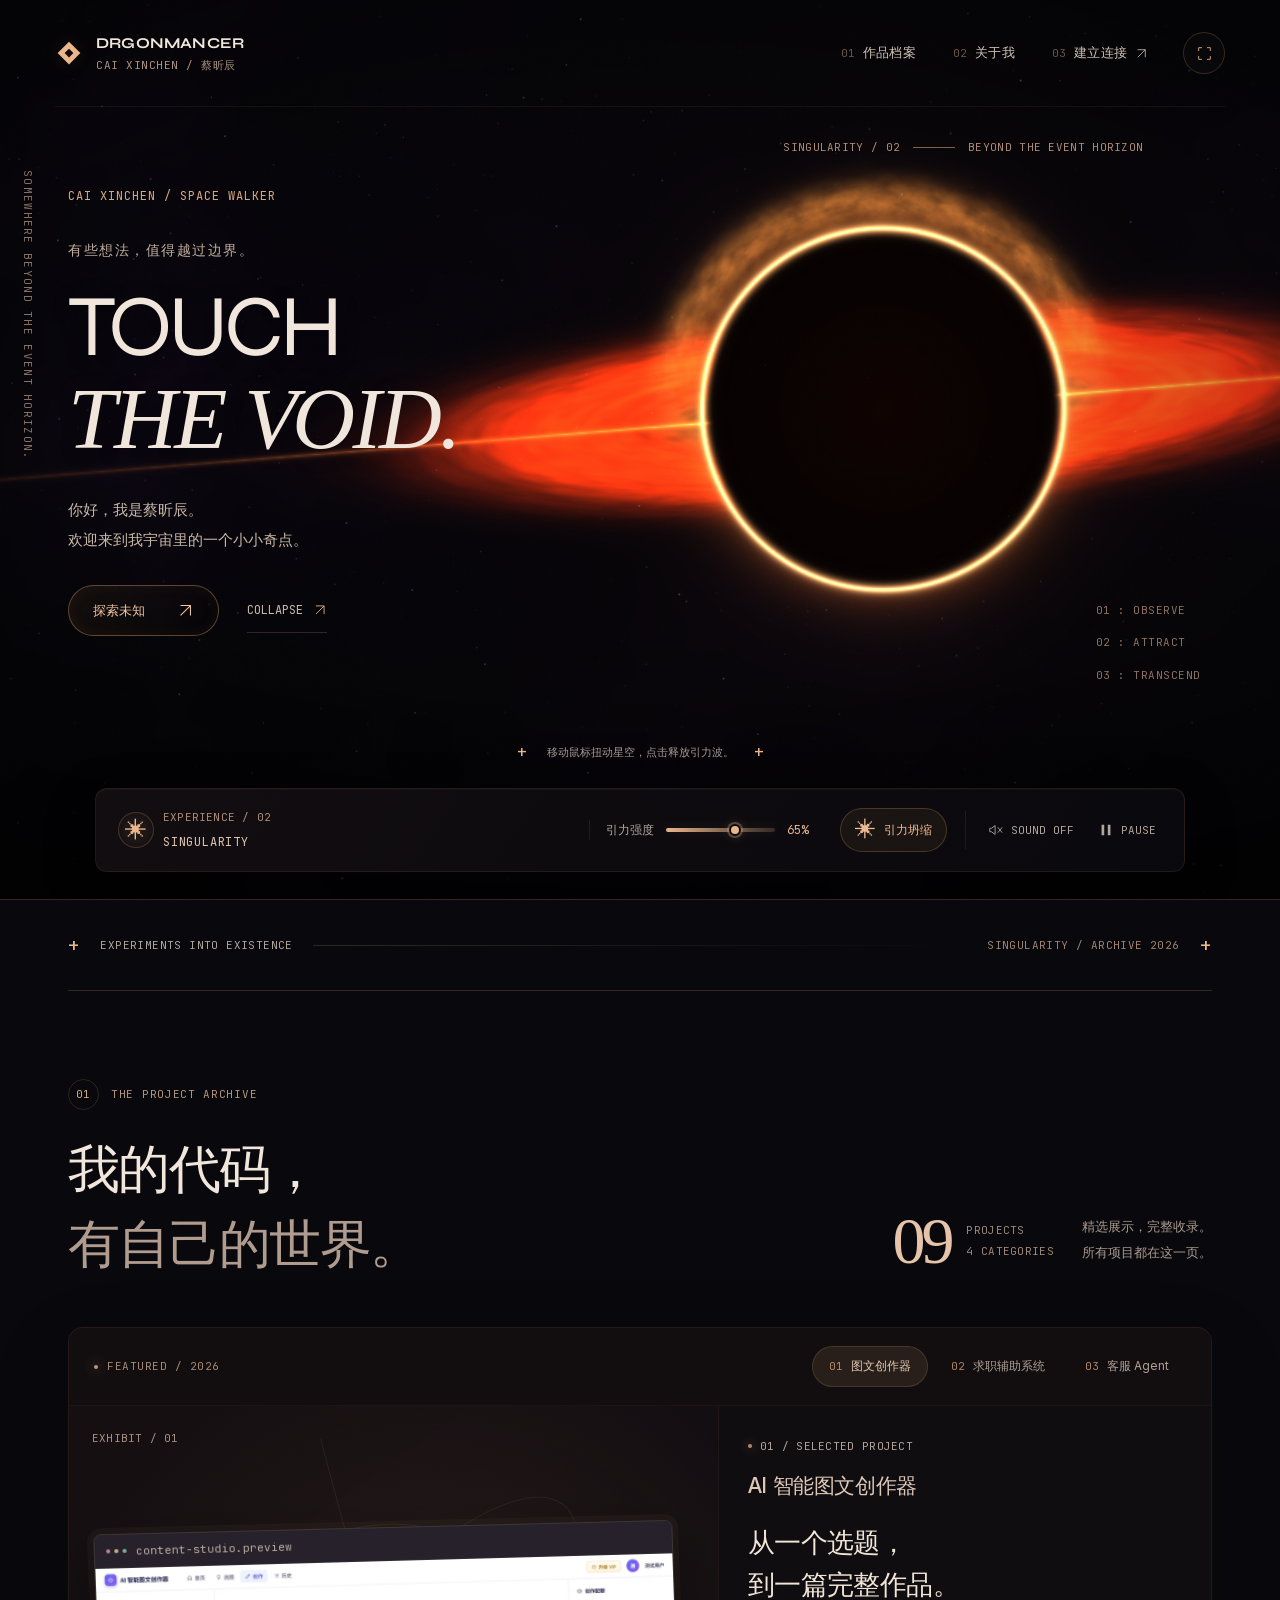
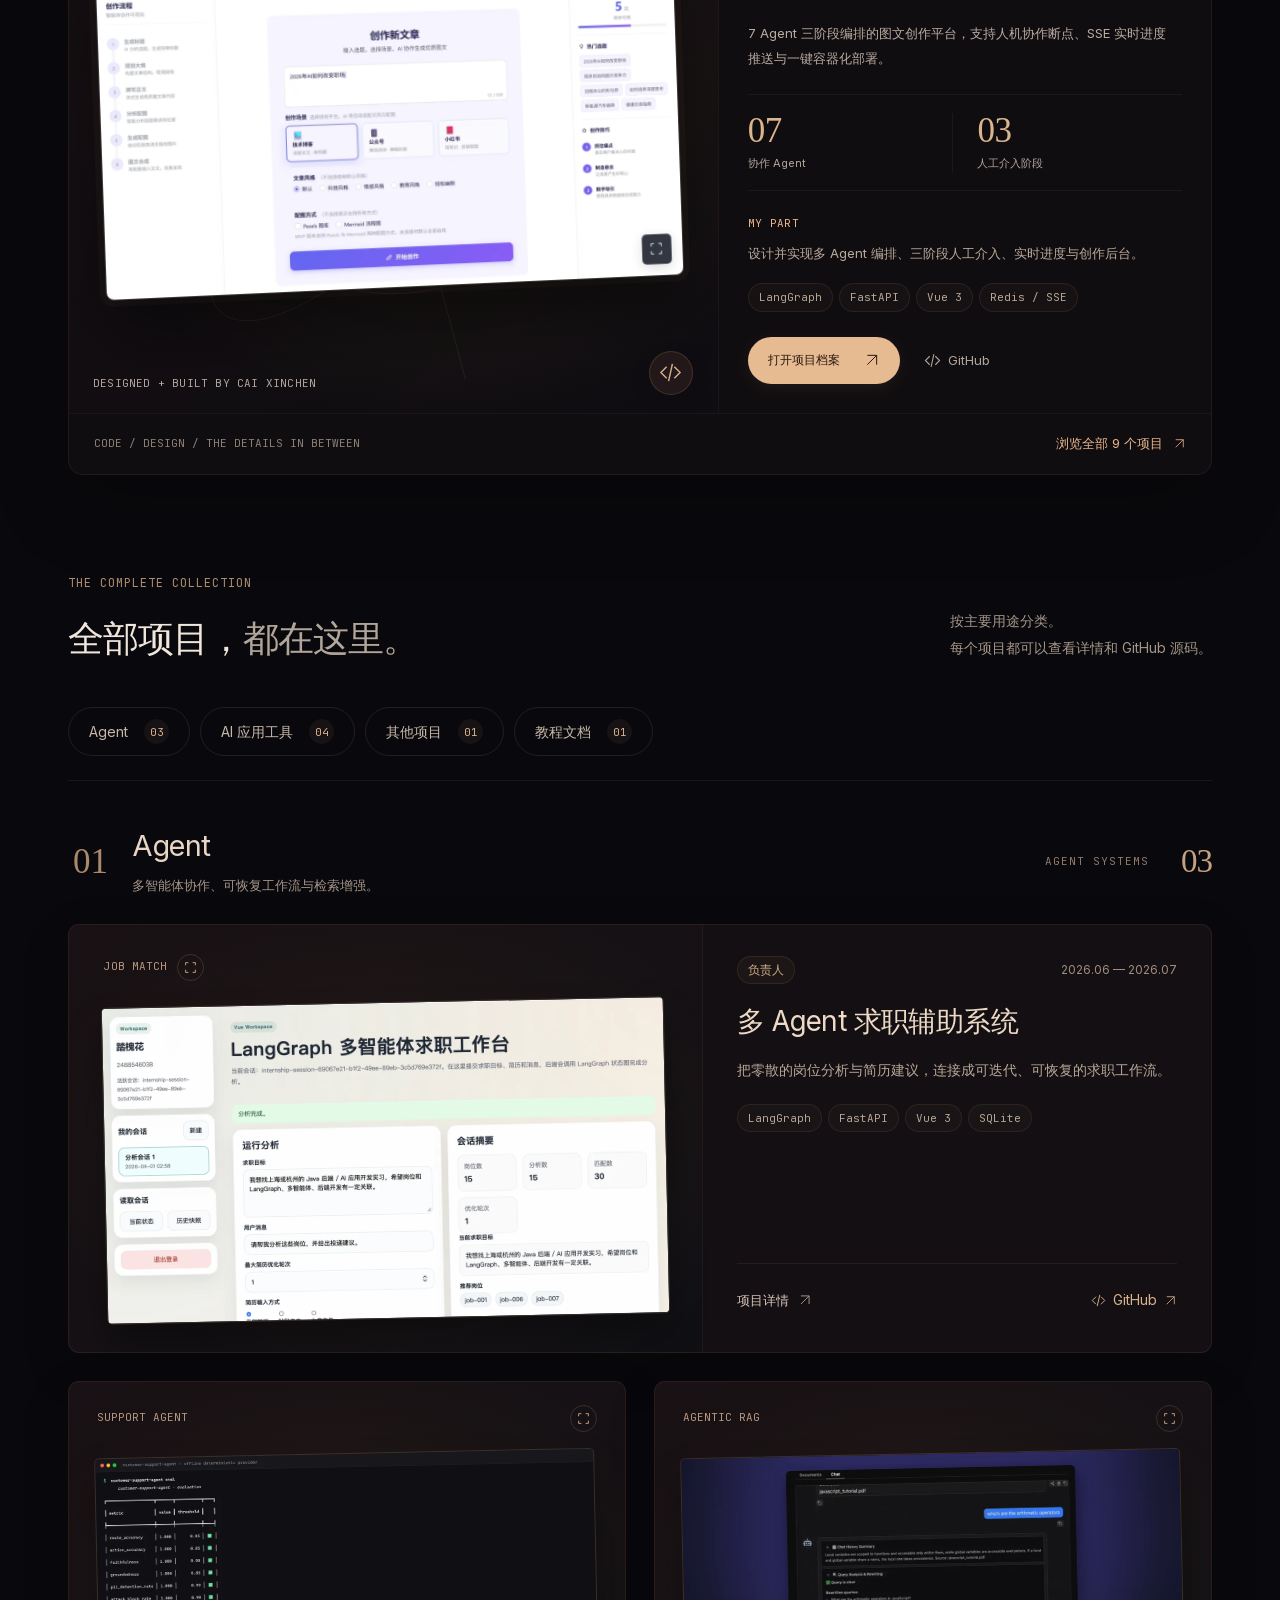
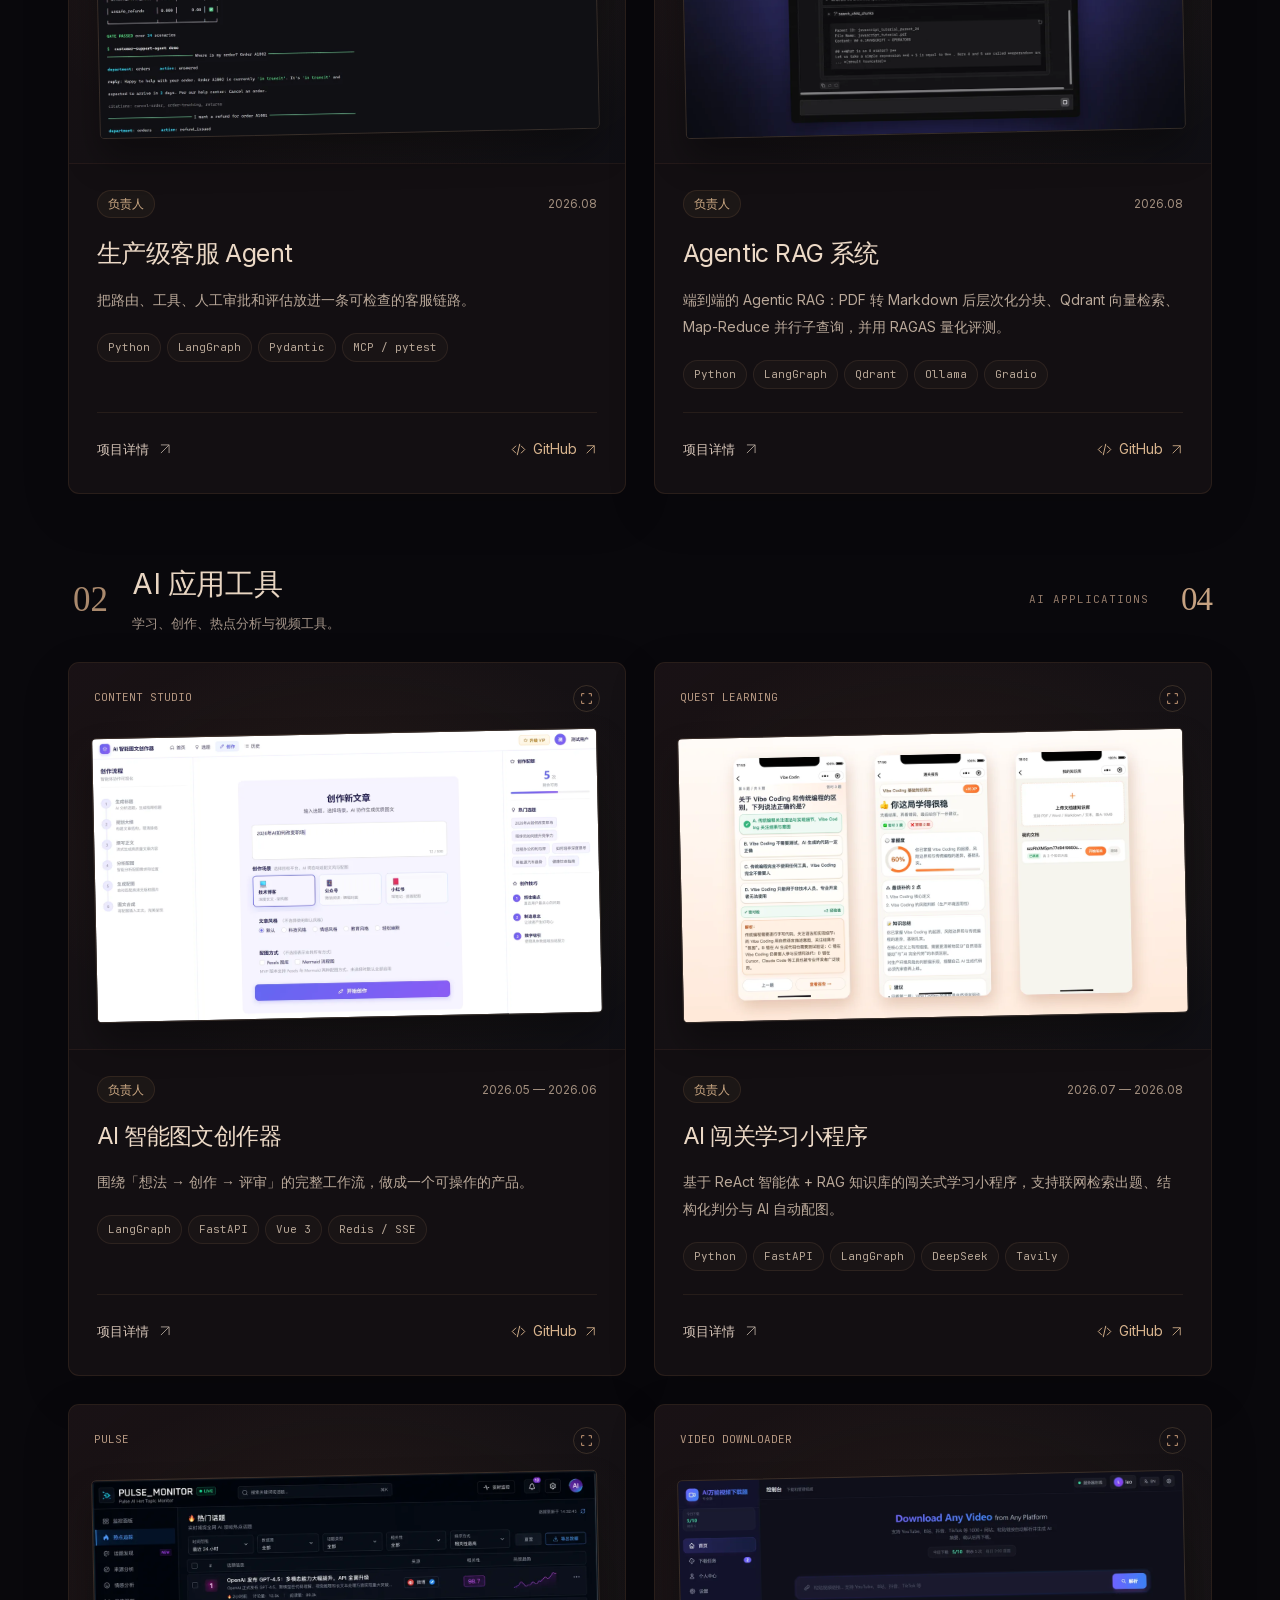
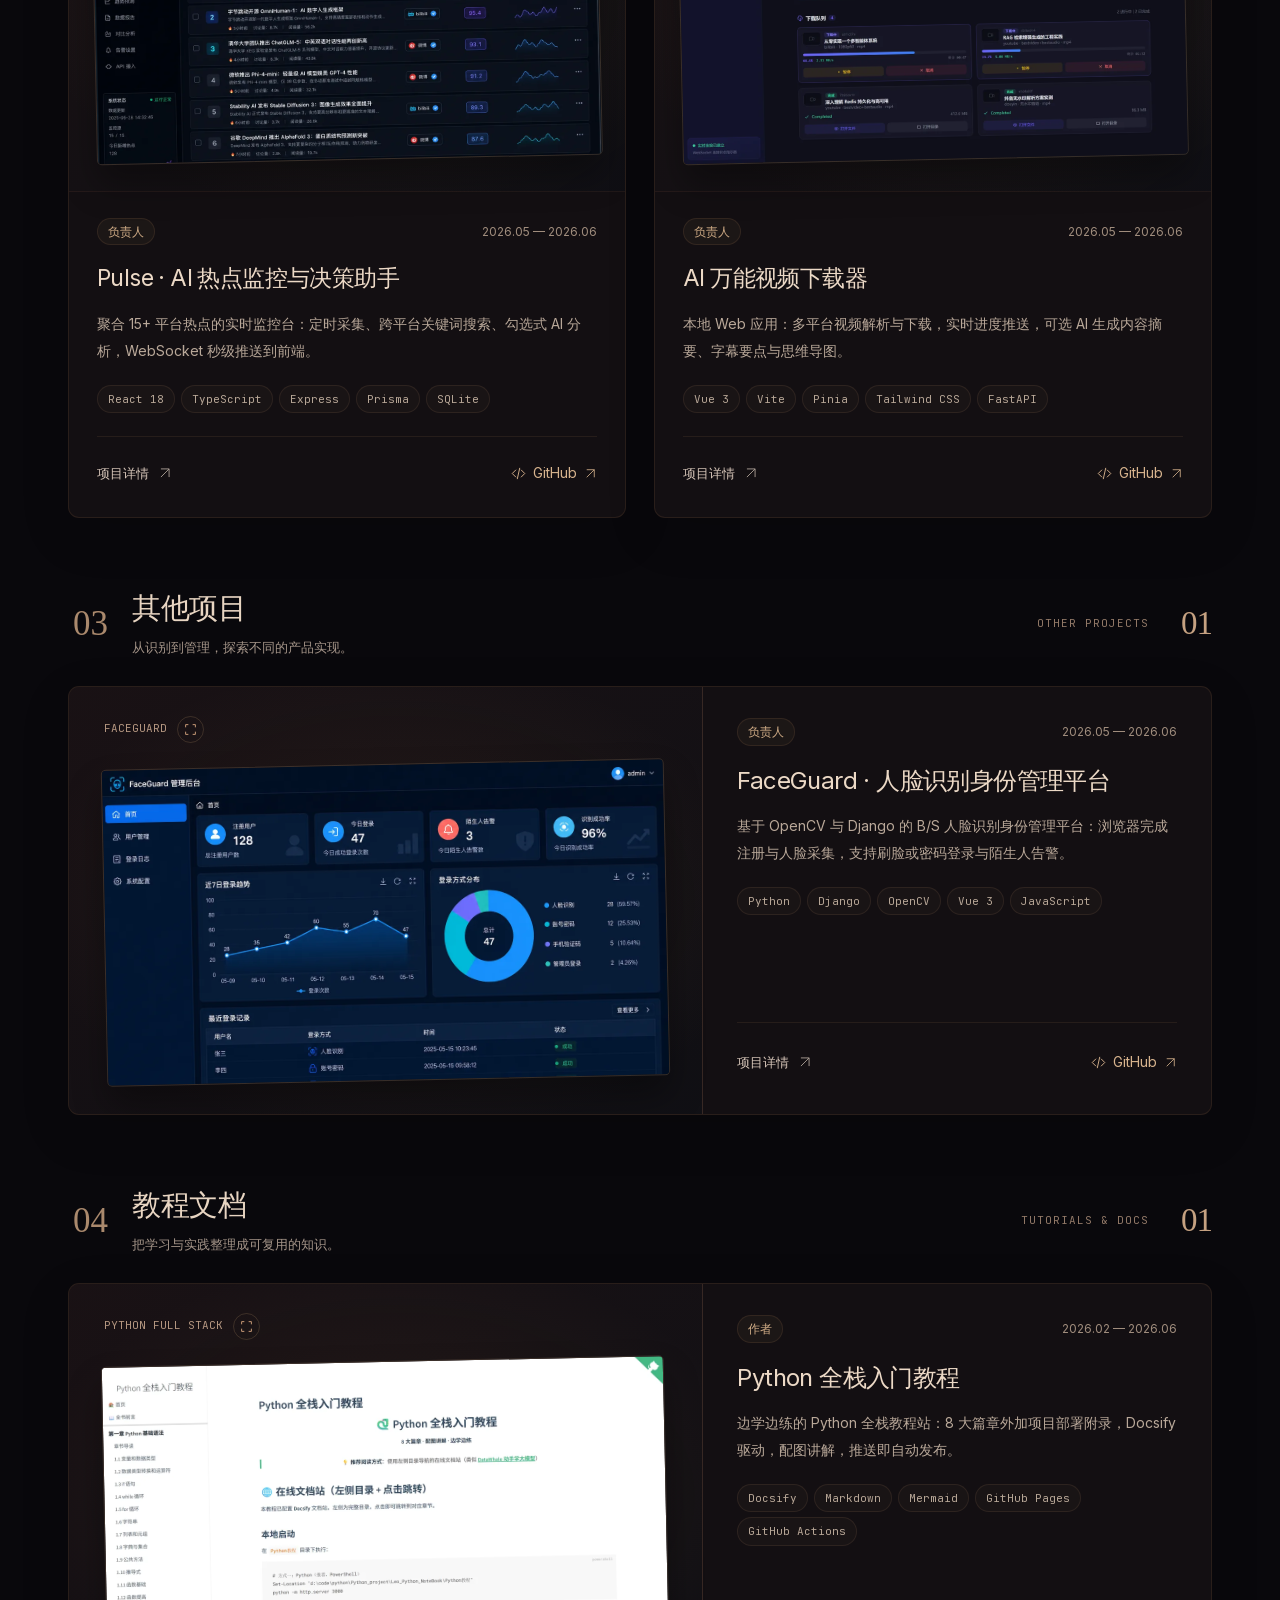
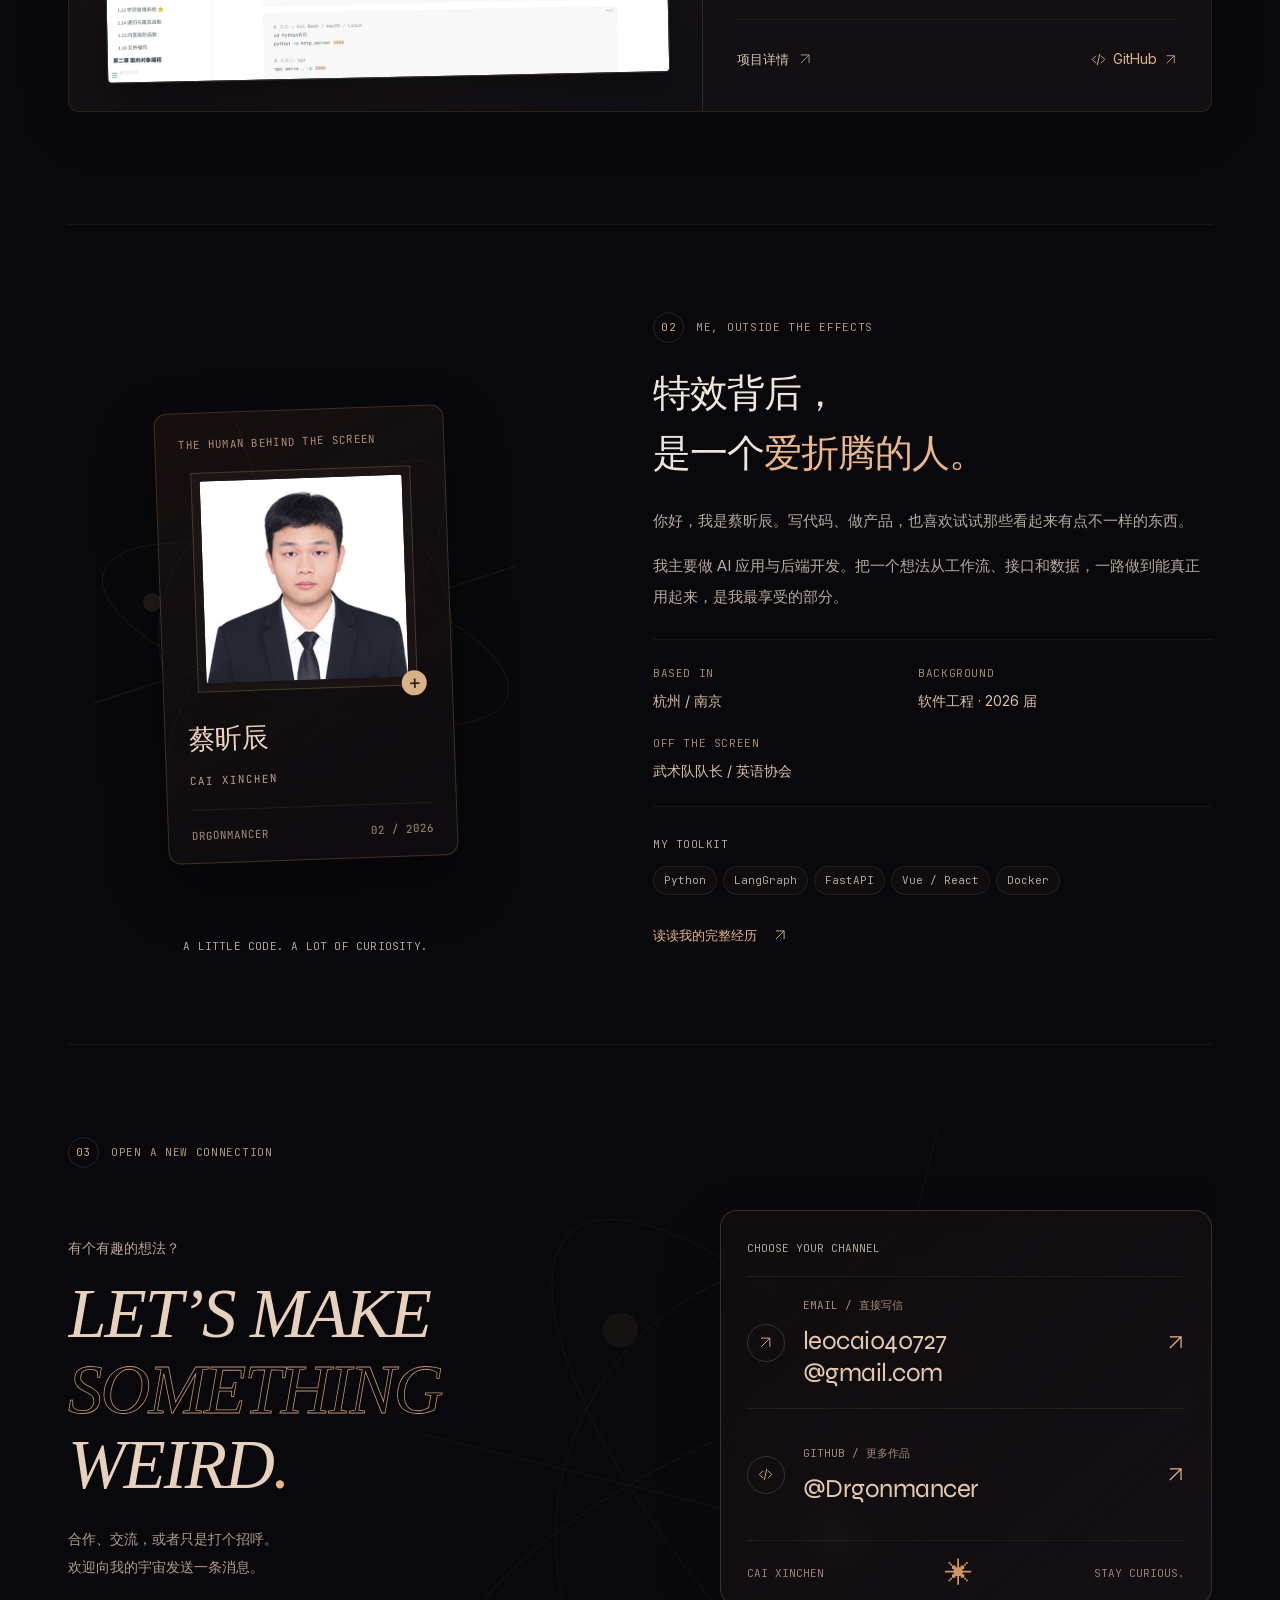
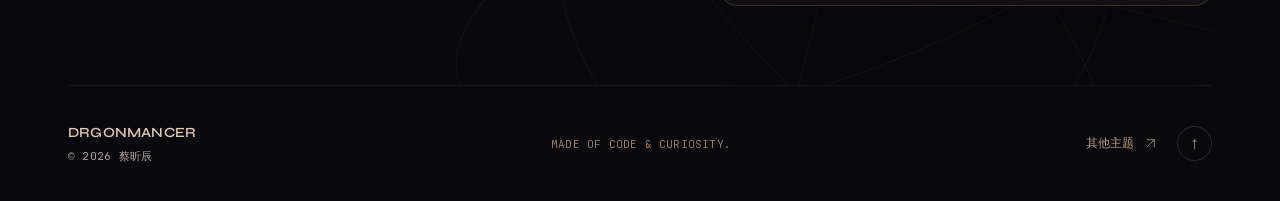
==== commit 5aa89c43: "site: deploy Singularity portfolio and preserve legacy homepage" ====
--- a/index.html
+++ b/index.html
@@ -1,1270 +1 @@
-<!DOCTYPE html>
-<html lang="zh-CN">
-<head>
-<meta charset="UTF-8">
-<meta name="viewport" content="width=device-width, initial-scale=1">
-<title>蔡昕辰 · AI 应用开发工程师 | LangGraph 多 Agent · FastAPI 后端</title>
-<meta name="description" content="蔡昕辰（Cai Xinchen）的个人主页 —— AI 应用开发工程师，软件工程本科 2026 届。专注 LangGraph 多 Agent 编排、FastAPI 异步后端与企业级容器化部署。">
-<meta name="author" content="蔡昕辰">
-<meta property="og:type" content="website">
-<meta property="og:title" content="蔡昕辰 · AI 应用开发工程师">
-<meta property="og:description" content="LangGraph 多 Agent 编排 · FastAPI 异步后端 · 企业级部署。">
-<meta property="og:image" content="avatar.jpg">
-<link rel="canonical" href="https://drgonmancer.github.io/">
-<meta name="theme-color" content="#05060B">
-<!-- 声明为暗色页面：浏览器据此把滚动条、表单控件、加载底色都渲染成暗色，避免白闪 -->
-<meta name="color-scheme" content="dark">
-<meta name="robots" content="index, follow">
-<meta name="keywords" content="蔡昕辰,AI 应用开发工程师,LangGraph,多 Agent,FastAPI,Python,RAG,南京工业大学浦江学院">
-<meta property="og:url" content="https://drgonmancer.github.io/">
-<meta property="og:site_name" content="蔡昕辰 · 个人主页">
-<meta property="og:locale" content="zh_CN">
-<meta name="twitter:card" content="summary_large_image">
-<meta name="twitter:title" content="蔡昕辰 · AI 应用开发工程师">
-<meta name="twitter:description" content="LangGraph 多 Agent 编排 · FastAPI 异步后端 · 企业级容器化部署。">
-<link rel="icon" href="data:image/svg+xml,%3Csvg xmlns='http://www.w3.org/2000/svg' viewBox='0 0 64 64'%3E%3Cdefs%3E%3ClinearGradient id='g' x1='0' y1='0' x2='1' y2='1'%3E%3Cstop offset='0' stop-color='%236366F1'/%3E%3Cstop offset='1' stop-color='%23A855F7'/%3E%3C/linearGradient%3E%3C/defs%3E%3Crect width='64' height='64' rx='16' fill='url(%23g)'/%3E%3Ctext x='32' y='45' font-family='system-ui,-apple-system,sans-serif' font-size='34' font-weight='700' fill='%23ffffff' text-anchor='middle'%3EC%3C/text%3E%3C/svg%3E">
-<!-- 字体自托管：预先加载首屏要用到的两个字重文件（Noto Sans SC 覆盖全部中文，Inter 覆盖拉丁） -->
-<link rel="preload" href="fonts/noto-sans-sc-subset.woff2" as="font" type="font/woff2" crossorigin>
-<link rel="preload" href="fonts/inter-subset.woff2" as="font" type="font/woff2" crossorigin>
-<style>
-/* ==========================================================================
-   字体（自托管 · 已按本页实际字符集子集化）
-   --------------------------------------------------------------------------
-   原方案：@import 引入 Google Fonts —— 570KB 渲染阻塞 CSS + 566 条 @font-face
-            + 约 1.2MB 字体分片，且在中国大陆访问 fonts.googleapis.com 不稳定，
-            一旦超时整页会回退到系统字体，设计直接垮掉。
-   现方案：3 个可变字体文件共 209KB，单文件覆盖全部字重（wght 轴），
-            零第三方请求、可离线、大陆访问无风险。
-   ========================================================================== */
-@font-face {
-  font-family: 'Inter';
-  font-style: normal;
-  font-weight: 100 900;          /* 可变字体：一个字重区间覆盖全部 */
-  font-display: swap;
-  src: url('fonts/inter-subset.woff2') format('woff2');
-}
-@font-face {
-  font-family: 'JetBrains Mono';
-  font-style: normal;
-  font-weight: 100 900;
-  font-display: swap;
-  src: url('fonts/jetbrains-mono-subset.woff2') format('woff2');
-}
-@font-face {
-  font-family: 'Noto Sans SC';
-  font-style: normal;
-  font-weight: 100 900;
-  font-display: swap;
-  src: url('fonts/noto-sans-sc-subset.woff2') format('woff2');
-}
-
-/* ==========================================================================
-   蔡昕辰 · 个人主页 | 液态玻璃 Liquid Glass
-   设计规则：真实玻璃折射（backdrop blur + 内高光 + 渐变描边）/
-             深空底 + 多色光斑缓动漂浮 / 超大圆角与胶囊 /
-             鼠标跟随镜面高光 / 悬浮动态岛导航 / 极简无衬线排版
-   断点：1080px 收起导航链接并启用汉堡菜单；760px 全部转单列
-   ========================================================================== */
-*, *::before, *::after { box-sizing: border-box; }
-
-:root {
-  --bg:      #05060B;
-  --ink:     #F4F6FB;
-  --ink-2:   #B9C0D4;
-  --ink-3:   #7C859E;
-  --indigo:  #6366F1;
-  --violet:  #A855F7;
-  --cyan:    #22D3EE;
-  --rose:    #FB7185;
-  --glass-bg: linear-gradient(160deg, rgba(255,255,255,.115), rgba(255,255,255,.042));
-  --glass-bd: rgba(255,255,255,.145);
-  --glass-sh: inset 0 1px 0 rgba(255,255,255,.28), inset 0 -1px 0 rgba(255,255,255,.05),
-              0 26px 60px -24px rgba(0,0,0,.7);
-  --r-xl: 34px;
-  --r-lg: 26px;
-  --r-md: 18px;
-  --sans: 'Inter', 'Noto Sans SC', 'PingFang SC', 'Microsoft YaHei', system-ui, sans-serif;
-  --mono: 'JetBrains Mono', 'Noto Sans SC', ui-monospace, monospace;
-}
-
-html { scroll-behavior: smooth; -webkit-text-size-adjust: 100%; }
-
-body {
-  margin: 0;
-  background: var(--bg);
-  color: var(--ink);
-  font-family: var(--sans);
-  font-size: 16px;
-  line-height: 1.7;
-  font-weight: 400;
-  letter-spacing: -.005em;
-  overflow-x: hidden;
-  -webkit-font-smoothing: antialiased;
-}
-
-h1, h2, h3, h4 { margin: 0; font-weight: 800; line-height: 1.08; letter-spacing: -.035em; }
-p { margin: 0; }
-ul { margin: 0; padding: 0; list-style: none; }
-a { color: inherit; text-decoration: none; }
-img { display: block; max-width: 100%; }
-b, strong { font-weight: 600; color: #fff; }
-
-:focus-visible { outline: 2px solid rgba(255,255,255,.8); outline-offset: 3px; border-radius: 6px; }
-
-.wrap { width: min(1200px, 100% - 40px); margin-inline: auto; position: relative; z-index: 2; }
-.mono { font-family: var(--mono); }
-.eyebrow {
-  font-family: var(--mono); font-size: 11px; letter-spacing: .2em; text-transform: uppercase;
-  color: var(--ink-3);
-}
-.grad-text {
-  background: linear-gradient(100deg, #fff 10%, #C7B9FF 45%, #8FE9FF 90%);
-  -webkit-background-clip: text; background-clip: text; color: transparent;
-}
-
-/* ---------- 背景光斑 ---------- */
-.aurora { position: fixed; inset: 0; z-index: 0; overflow: hidden; pointer-events: none; }
-.blob { position: absolute; border-radius: 50%; filter: blur(96px); opacity: .55; will-change: transform; }
-.blob.b1 { width: 640px; height: 640px; left: -14%; top: -16%; background: var(--indigo); animation: f1 26s ease-in-out infinite; }
-.blob.b2 { width: 560px; height: 560px; right: -6%; top: -10%; background: var(--violet); opacity: .5; animation: f2 32s ease-in-out infinite; }
-.blob.b3 { width: 480px; height: 480px; left: 24%; top: 46%;     background: var(--cyan);   opacity: .3; animation: f3 29s ease-in-out infinite; }
-.blob.b4 { width: 460px; height: 460px; right: 4%; bottom: -14%; background: var(--rose);  opacity: .34; animation: f2 36s ease-in-out infinite reverse; }
-.blob.b5 { width: 420px; height: 420px; left: 46%; top: 6%;      background: #4F46E5;      opacity: .4; animation: f3 24s ease-in-out infinite reverse; }
-@keyframes f1 { 0%,100% { transform: translate(0,0) scale(1); } 50% { transform: translate(80px,60px) scale(1.12); } }
-@keyframes f2 { 0%,100% { transform: translate(0,0) scale(1); } 50% { transform: translate(-70px,90px) scale(1.16); } }
-@keyframes f3 { 0%,100% { transform: translate(0,0) scale(1); } 50% { transform: translate(60px,-70px) scale(1.1); } }
-
-.grain {
-  position: fixed; inset: 0; z-index: 1; pointer-events: none; opacity: .16;
-  background-image: url("data:image/svg+xml,%3Csvg xmlns='http://www.w3.org/2000/svg' width='120' height='120'%3E%3Cfilter id='n'%3E%3CfeTurbulence type='fractalNoise' baseFrequency='.85' numOctaves='3'/%3E%3C/filter%3E%3Crect width='120' height='120' filter='url(%23n)' opacity='.5'/%3E%3C/svg%3E");
-}
-
-/* ---------- 玻璃基类 ---------- */
-.glass {
-  position: relative; border-radius: var(--r-lg);
-  background: var(--glass-bg);
-  backdrop-filter: blur(30px) saturate(180%);
-  -webkit-backdrop-filter: blur(30px) saturate(180%);
-  border: 1px solid var(--glass-bd);
-  box-shadow: var(--glass-sh);
-}
-/* 顶部一道折射高光 */
-.glass::before {
-  content: ""; position: absolute; inset: 0; border-radius: inherit; pointer-events: none;
-  background: linear-gradient(180deg, rgba(255,255,255,.14), transparent 26%);
-  mix-blend-mode: screen;
-}
-
-/* 鼠标跟随镜面高光 */
-.spec { overflow: hidden; }
-.spec::after {
-  content: ""; position: absolute; inset: 0; border-radius: inherit; pointer-events: none;
-  opacity: 0; transition: opacity .35s ease;
-  background: radial-gradient(460px circle at var(--mx, 50%) var(--my, 0%), rgba(255,255,255,.16), transparent 62%);
-}
-.spec:hover::after { opacity: 1; }
-
-/* ---------- 动态岛导航 ---------- */
-.island-wrap { position: fixed; top: 18px; left: 0; right: 0; z-index: 80; display: flex; justify-content: center; padding: 0 16px; pointer-events: none; }
-.island {
-  pointer-events: auto;
-  display: flex; align-items: center; gap: 4px; padding: 7px 8px;
-  border-radius: 999px;
-  background: rgba(20, 22, 34, .55);
-  backdrop-filter: blur(34px) saturate(190%);
-  -webkit-backdrop-filter: blur(34px) saturate(190%);
-  border: 1px solid rgba(255,255,255,.13);
-  box-shadow: inset 0 1px 0 rgba(255,255,255,.24), 0 18px 44px -18px rgba(0,0,0,.85);
-  transition: padding .35s cubic-bezier(.4,0,.2,1), transform .35s ease;
-}
-.island .brand { display: flex; align-items: center; gap: 9px; padding: 5px 13px 5px 8px; }
-.island .avatar-mini {
-  width: 26px; height: 26px; border-radius: 50%; overflow: hidden; flex: none;
-  background: linear-gradient(140deg, var(--indigo), var(--violet));
-  display: grid; place-items: center; font-size: 12px; font-weight: 700;
-}
-.island .avatar-mini img { width: 100%; height: 100%; object-fit: cover; }
-.island .brand-name { font-size: 13.5px; font-weight: 600; white-space: nowrap; }
-.island .links { display: flex; align-items: center; gap: 2px; }
-.island .links a {
-  font-size: 13.5px; font-weight: 500; color: var(--ink-2); white-space: nowrap;
-  padding: 7px 14px; border-radius: 999px;
-  transition: color .22s ease, background .22s ease, box-shadow .22s ease;
-}
-.island .links a:hover { color: #fff; background: rgba(255,255,255,.1); }
-.island .links a[aria-current="true"] {
-  color: #fff; background: linear-gradient(135deg, rgba(99,102,241,.85), rgba(168,85,247,.75));
-  box-shadow: inset 0 1px 0 rgba(255,255,255,.35), 0 6px 18px -6px rgba(99,102,241,.9);
-}
-.island .cta {
-  margin-left: 4px; font-size: 13.5px; font-weight: 600; color: #fff;
-  padding: 8px 16px; border-radius: 999px;
-  background: linear-gradient(135deg, var(--indigo), var(--violet));
-  box-shadow: inset 0 1px 0 rgba(255,255,255,.4), 0 8px 22px -8px rgba(124,58,237,.95);
-  transition: transform .22s ease, box-shadow .22s ease;
-}
-.island .cta:hover { transform: translateY(-1px); box-shadow: inset 0 1px 0 rgba(255,255,255,.5), 0 12px 28px -8px rgba(124,58,237,1); }
-.island-mini { display: none; }
-
-/* ---------- 按钮 ---------- */
-.btn {
-  display: inline-flex; align-items: center; gap: 9px;
-  padding: 13px 24px; border-radius: 999px;
-  font-size: 14.5px; font-weight: 600; cursor: pointer;
-  border: 1px solid rgba(255,255,255,.16);
-  transition: transform .22s cubic-bezier(.4,0,.2,1), box-shadow .22s ease, background .22s ease;
-  font-family: var(--sans);
-}
-.btn:hover { transform: translateY(-2px); }
-.btn-primary {
-  color: #fff; border-color: transparent;
-  background: linear-gradient(135deg, var(--indigo), var(--violet));
-  box-shadow: inset 0 1px 0 rgba(255,255,255,.4), 0 16px 34px -14px rgba(124,58,237,1);
-}
-.btn-primary:hover { box-shadow: inset 0 1px 0 rgba(255,255,255,.5), 0 22px 44px -14px rgba(124,58,237,1); }
-.btn-glass {
-  color: var(--ink);
-  background: linear-gradient(160deg, rgba(255,255,255,.15), rgba(255,255,255,.06));
-  backdrop-filter: blur(20px) saturate(170%);
-  -webkit-backdrop-filter: blur(20px) saturate(170%);
-  box-shadow: inset 0 1px 0 rgba(255,255,255,.3), 0 14px 30px -16px rgba(0,0,0,.8);
-}
-.btn-glass:hover { background: linear-gradient(160deg, rgba(255,255,255,.22), rgba(255,255,255,.09)); }
-.btn svg { width: 17px; height: 17px; flex: none; }
-.btn-sm { padding: 10px 17px; font-size: 13px; }
-
-/* ---------- 药丸 ---------- */
-.pill {
-  display: inline-flex; align-items: center; gap: 8px;
-  padding: 6px 14px; border-radius: 999px;
-  background: rgba(255,255,255,.07); border: 1px solid rgba(255,255,255,.12);
-  font-size: 12.5px; font-weight: 500; color: var(--ink-2);
-  backdrop-filter: blur(14px); -webkit-backdrop-filter: blur(14px);
-}
-.dot-live { width: 7px; height: 7px; border-radius: 50%; background: #34D399; box-shadow: 0 0 0 0 rgba(52,211,153,.7); animation: pulse 2.4s ease-out infinite; }
-@keyframes pulse { 0% { box-shadow: 0 0 0 0 rgba(52,211,153,.65); } 70% { box-shadow: 0 0 0 9px rgba(52,211,153,0); } 100% { box-shadow: 0 0 0 0 rgba(52,211,153,0); } }
-
-.tag {
-  display: inline-block; padding: 4px 11px; border-radius: 999px;
-  font-size: 12px; font-weight: 500; color: var(--ink-2);
-  background: rgba(255,255,255,.065); border: 1px solid rgba(255,255,255,.1);
-  transition: background .2s ease, color .2s ease, border-color .2s ease;
-}
-.tag:hover { background: rgba(255,255,255,.13); color: #fff; }
-.tag-dim { color: var(--ink-3); background: rgba(255,255,255,.03); border-style: dashed; }
-.tag-accent { color: #fff; background: linear-gradient(135deg, rgba(99,102,241,.5), rgba(168,85,247,.42)); border-color: rgba(255,255,255,.22); }
-
-/* ---------- Hero ---------- */
-.hero { padding: 148px 0 0; }
-.hero-grid { display: grid; grid-template-columns: 1.15fr .85fr; gap: 44px; align-items: center; }
-.hero h1 { font-size: clamp(40px, 6.2vw, 82px); margin: 22px 0 0; }
-.hero-role { margin-top: 18px; font-size: clamp(14px, 1.6vw, 17px); color: var(--ink-2); font-weight: 500; }
-.hero-role b { color: #fff; font-weight: 600; }
-.hero-desc { margin-top: 24px; max-width: 56ch; color: var(--ink-2); font-size: 16px; }
-.hero-actions { display: flex; flex-wrap: wrap; gap: 14px; margin-top: 34px; }
-.hero-meta { display: flex; flex-wrap: wrap; gap: 10px; margin-top: 30px; }
-
-.profile { padding: 22px; border-radius: var(--r-xl); }
-.profile-top { display: flex; align-items: center; gap: 16px; }
-.profile-img {
-  width: 92px; height: 92px; border-radius: 26px; overflow: hidden; flex: none;
-  background: linear-gradient(140deg, var(--indigo), var(--violet));
-  display: grid; place-items: center; font-size: 34px; font-weight: 800;
-  box-shadow: inset 0 1px 0 rgba(255,255,255,.35), 0 14px 30px -12px rgba(124,58,237,.9);
-}
-.profile-img img { width: 100%; height: 100%; object-fit: cover; }
-.profile-name { font-size: 20px; font-weight: 700; letter-spacing: -.02em; }
-.profile-sub { font-size: 13px; color: var(--ink-3); margin-top: 3px; }
-.profile-rows { margin-top: 20px; border-top: 1px solid rgba(255,255,255,.09); }
-.profile-rows div { display: flex; justify-content: space-between; gap: 14px; padding: 11px 0; border-bottom: 1px solid rgba(255,255,255,.07); font-size: 13.5px; }
-.profile-rows dt { color: var(--ink-3); }
-.profile-rows dd { margin: 0; text-align: right; color: var(--ink); }
-
-/* ---------- 指标 ---------- */
-.stats { display: grid; grid-template-columns: repeat(4, 1fr); gap: 18px; margin-top: 90px; }
-.stat { padding: 24px 22px; border-radius: var(--r-lg); }
-.stat-num { font-size: clamp(26px, 3.1vw, 40px); font-weight: 800; letter-spacing: -.04em; line-height: 1; }
-.stat-label { font-size: 13px; color: var(--ink-3); margin-top: 12px; line-height: 1.6; }
-
-/* ---------- 区块 ---------- */
-/* 注：这里试过给 .sec 加 content-visibility: auto 跳过屏外渲染，最终放弃。
-   实测各区块真实高度——桌面 about 944 / skills 886 / work 1211 / projects 906 / contact 670，
-   移动端则是 1411 / 1645 / 1791 / 2051 / 931，同一个 contain-intrinsic-size
-   无法兼顾两个断点（用 1100px 时首次加载总高比实际多 813px），
-   滚动条长度会明显跳变，而且内容一改误差又变。收益抵不过代价。 */
-.sec { padding: 100px 0 0; scroll-margin-top: 100px; }
-.sec-head { margin-bottom: 36px; }
-.sec-head h2 { font-size: clamp(28px, 3.8vw, 46px); margin-top: 12px; }
-.sec-head p { margin-top: 14px; color: var(--ink-2); max-width: 62ch; font-size: 15.5px; }
-
-/* ---------- 关于 ---------- */
-.about-grid { display: grid; grid-template-columns: 1.25fr .75fr; gap: 20px; }
-.about-card { padding: 30px 30px 32px; border-radius: var(--r-xl); }
-.about-card h3 { font-size: 19px; margin-bottom: 18px; }
-.prose p { color: var(--ink-2); font-size: 15.5px; }
-.prose p + p { margin-top: 15px; }
-.facts { padding: 30px; border-radius: var(--r-xl); }
-.mini-grid { display: grid; grid-template-columns: 1fr 1fr; gap: 20px; margin-top: 20px; }
-.mini-card { padding: 26px 28px; border-radius: var(--r-lg); }
-.mini-card h3 { font-size: 16px; margin-bottom: 16px; }
-.campus-item { padding: 13px 0; border-bottom: 1px solid rgba(255,255,255,.075); }
-.campus-item:last-child { border-bottom: 0; }
-.campus-org { font-size: 14.5px; font-weight: 600; }
-.campus-period { font-family: var(--mono); font-size: 11px; color: var(--ink-3); }
-.campus-txt { font-size: 13.5px; color: var(--ink-3); margin-top: 7px; line-height: 1.7; }
-.cert-wrap { display: flex; flex-wrap: wrap; gap: 8px; }
-
-/* ---------- 技能 ---------- */
-.skill-bento { display: grid; grid-template-columns: repeat(6, 1fr); gap: 18px; }
-.skill-card { padding: 24px; border-radius: var(--r-lg); display: flex; flex-direction: column; }
-.skill-card.span3 { grid-column: span 3; }
-.skill-card.span2 { grid-column: span 2; }
-.skill-hd { display: flex; align-items: center; gap: 10px; margin-bottom: 18px; }
-.skill-ico {
-  width: 34px; height: 34px; border-radius: 11px; flex: none; display: grid; place-items: center;
-  background: linear-gradient(150deg, rgba(255,255,255,.16), rgba(255,255,255,.05));
-  border: 1px solid rgba(255,255,255,.13);
-  box-shadow: inset 0 1px 0 rgba(255,255,255,.28);
-}
-.skill-ico svg { width: 17px; height: 17px; color: #DCD6FF; }
-.skill-name { font-size: 15px; font-weight: 600; letter-spacing: -.01em; }
-.tier { display: flex; gap: 10px; align-items: flex-start; }
-.tier + .tier { margin-top: 11px; }
-.tier-k { font-family: var(--mono); font-size: 10px; letter-spacing: .1em; color: var(--ink-3); flex: none; padding-top: 5px; width: 30px; }
-.tier-k.k-now { color: #A5B4FC; }
-.tags { display: flex; flex-wrap: wrap; gap: 7px; }
-
-/* ---------- 经历 ---------- */
-.job { padding: 28px 30px; border-radius: var(--r-xl); }
-.job + .job { margin-top: 20px; }
-.job-hd { display: flex; align-items: center; gap: 14px; flex-wrap: wrap; padding-bottom: 18px; border-bottom: 1px solid rgba(255,255,255,.09); }
-.job-co { font-size: 19px; font-weight: 700; letter-spacing: -.02em; }
-.job-role { font-size: 13px; color: #C4B5FD; font-weight: 500; }
-.job-period { margin-left: auto; font-family: var(--mono); font-size: 12px; color: var(--ink-3); }
-.job-points { padding-top: 20px; }
-.job-points li { position: relative; padding-left: 24px; font-size: 14.7px; color: var(--ink-2); line-height: 1.78; }
-.job-points li + li { margin-top: 12px; }
-.job-points li::before {
-  content: ""; position: absolute; left: 0; top: 10px; width: 9px; height: 9px; border-radius: 3px;
-  background: linear-gradient(135deg, var(--indigo), var(--violet));
-  box-shadow: 0 0 10px rgba(124,58,237,.7);
-}
-.metric { color: #fff; font-weight: 600; padding: 1px 7px; border-radius: 7px; background: rgba(99,102,241,.3); border: 1px solid rgba(165,180,252,.35); }
-.job-stack { display: flex; flex-wrap: wrap; gap: 7px; margin-top: 20px; padding-top: 18px; border-top: 1px solid rgba(255,255,255,.09); }
-
-/* ---------- 项目 ---------- */
-.proj-grid { display: grid; grid-template-columns: repeat(3, 1fr); gap: 20px; }
-
-/* 项目卡缩略图：项目真实界面截图，固定 16:9 比例避免加载时高度跳动 */
-.pcard-thumb {
-  position: relative; flex: none; aspect-ratio: 16 / 9; overflow: hidden;
-  background: #0B0D16; border-bottom: 1px solid rgba(255,255,255,.09);
-}
-.pcard-thumb img {
-  display: block; width: 100%; height: 100%; object-fit: cover; object-position: center;
-  transition: transform .6s cubic-bezier(.4,0,.2,1);
-}
-@media (hover: hover) {
-  .pcard:hover .pcard-thumb img { transform: scale(1.03); }
-}
-/* 顶部一道玻璃折射高光，与站内其它 glass 卡保持一致 */
-.pcard-thumb::before {
-  content: ""; position: absolute; inset: 0; pointer-events: none;
-  background: linear-gradient(180deg, rgba(255,255,255,.18), rgba(255,255,255,0) 24%);
-  mix-blend-mode: screen;
-}
-/* 底部向卡身渐隐，避免亮色截图在暗色卡上形成生硬切边 */
-.pcard-thumb::after {
-  content: ""; position: absolute; inset: 0; pointer-events: none;
-  background: linear-gradient(180deg, rgba(5,6,11,0) 46%, rgba(5,6,11,.22) 76%, rgba(5,6,11,.58) 100%);
-}
-
-.pcard {
-  position: relative; display: flex; flex-direction: column;
-  border-radius: var(--r-xl); padding: 0; overflow: hidden;
-  transition: transform .3s cubic-bezier(.4,0,.2,1), box-shadow .3s ease, border-color .3s ease;
-}
-.pcard:hover { transform: translateY(-6px); border-color: rgba(255,255,255,.24); box-shadow: inset 0 1px 0 rgba(255,255,255,.3), 0 36px 70px -26px rgba(0,0,0,.85); }
-.pcard-link { position: absolute; inset: 0; z-index: 1; }
-.pcard-hd { padding: 22px 24px 0; }
-.pcard-hd h3 { font-size: 19px; letter-spacing: -.025em; }
-.pcard-meta { display: flex; align-items: center; gap: 10px; margin-top: 12px; flex-wrap: wrap; }
-.pcard-body { padding: 18px 24px 0; flex: 1; }
-.pcard-desc { font-size: 14.4px; color: var(--ink-2); }
-.pcard-points { margin-top: 16px; }
-.pcard-points li { position: relative; padding-left: 18px; font-size: 13.3px; color: var(--ink-3); line-height: 1.7; }
-.pcard-points li + li { margin-top: 9px; }
-.pcard-points li::before { content: ""; position: absolute; left: 2px; top: 9px; width: 5px; height: 5px; border-radius: 50%; background: var(--cyan); opacity: .8; }
-.pcard-tech { display: flex; flex-wrap: wrap; gap: 6px; margin-top: 18px; }
-.pcard-foot { position: relative; z-index: 2; padding: 20px 24px 24px; display: flex; gap: 10px; flex-wrap: wrap; }
-
-/* ---------- 联系 ---------- */
-.contact { padding: 44px; border-radius: var(--r-xl); display: grid; grid-template-columns: 1.05fr .95fr; gap: 40px; align-items: center; }
-.contact h2 { font-size: clamp(28px, 3.8vw, 46px); }
-.contact p { margin-top: 16px; color: var(--ink-2); font-size: 15.5px; }
-.clinks { display: grid; gap: 12px; }
-.clink {
-  display: flex; align-items: center; gap: 14px; padding: 15px 18px; border-radius: var(--r-md);
-  background: rgba(255,255,255,.055); border: 1px solid rgba(255,255,255,.1);
-  transition: background .22s ease, transform .22s ease, border-color .22s ease;
-}
-.clink:hover { background: rgba(255,255,255,.11); border-color: rgba(255,255,255,.2); transform: translateX(4px); }
-.clink-ico { width: 38px; height: 38px; border-radius: 12px; flex: none; display: grid; place-items: center;
-  background: linear-gradient(150deg, rgba(255,255,255,.16), rgba(255,255,255,.04)); border: 1px solid rgba(255,255,255,.12); }
-.clink-ico svg { width: 18px; height: 18px; color: #C7D2FE; }
-.clink-label { font-size: 11px; letter-spacing: .1em; text-transform: uppercase; color: var(--ink-3); font-family: var(--mono); }
-.clink-value { font-size: 14.5px; font-weight: 500; word-break: break-all; }
-.clink-arrow { margin-left: auto; color: var(--ink-3); }
-
-/* ---------- 页脚 ---------- */
-.foot { margin-top: 100px; border-top: 1px solid rgba(255,255,255,.08); }
-.foot-in { display: flex; align-items: center; gap: 18px; flex-wrap: wrap; padding: 30px 0 40px; font-size: 13.5px; color: var(--ink-3); }
-.foot-links { display: flex; gap: 10px; margin-left: auto; }
-.foot-links a {
-  width: 40px; height: 40px; border-radius: 50%; display: grid; place-items: center;
-  background: rgba(255,255,255,.06); border: 1px solid rgba(255,255,255,.11);
-  transition: background .22s ease, transform .22s ease;
-}
-.foot-links a:hover { background: rgba(255,255,255,.14); transform: translateY(-2px); }
-.foot-links svg { width: 17px; height: 17px; }
-
-.to-top {
-  position: fixed; right: 24px; bottom: 24px; z-index: 70;
-  width: 48px; height: 48px; border-radius: 50%; cursor: pointer;
-  display: grid; place-items: center; color: #fff;
-  background: rgba(20,22,34,.6); border: 1px solid rgba(255,255,255,.16);
-  backdrop-filter: blur(24px) saturate(180%); -webkit-backdrop-filter: blur(24px) saturate(180%);
-  box-shadow: inset 0 1px 0 rgba(255,255,255,.28), 0 14px 30px -14px rgba(0,0,0,.9);
-  opacity: 0; pointer-events: none; transition: opacity .3s ease, transform .3s ease;
-}
-.to-top.show { opacity: 1; pointer-events: auto; }
-.to-top:hover { transform: translateY(-3px); }
-.to-top svg { width: 19px; height: 19px; }
-
-/* ---------- 移动端汉堡菜单 ---------- */
-.island-wrap { flex-direction: column; align-items: center; }
-.island-burger {
-  display: none; position: relative; width: 38px; height: 38px; margin-left: 4px; flex: none;
-  border-radius: 999px; cursor: pointer; padding: 0;
-  background: rgba(255,255,255,.08); border: 1px solid rgba(255,255,255,.14);
-  color: #fff;
-  transition: background .22s ease;
-}
-.island-burger:hover { background: rgba(255,255,255,.16); }
-/* 三条线统一绝对定位到按钮中心，再用 translate 上下错开，展开时回到中心旋转成 X */
-.island-burger span {
-  position: absolute; left: 50%; top: 50%;
-  width: 16px; height: 1.6px; border-radius: 2px;
-  background: currentColor; margin: 0;
-  transform: translate(-50%, -50%);
-  transition: transform .28s cubic-bezier(.4,0,.2,1), opacity .18s ease;
-}
-.island-burger span:nth-child(1) { transform: translate(-50%, calc(-50% - 5px)); }
-.island-burger span:nth-child(3) { transform: translate(-50%, calc(-50% + 5px)); }
-.island-burger[aria-expanded="true"] span:nth-child(1) { transform: translate(-50%, -50%) rotate(45deg); }
-.island-burger[aria-expanded="true"] span:nth-child(2) { opacity: 0; }
-.island-burger[aria-expanded="true"] span:nth-child(3) { transform: translate(-50%, -50%) rotate(-45deg); }
-
-.menu-sheet {
-  pointer-events: auto; display: none; margin-top: 10px; width: min(330px, 100%);
-  border-radius: 24px; overflow: hidden;
-  background: rgba(18,20,30,.93);
-  backdrop-filter: blur(34px) saturate(190%);
-  -webkit-backdrop-filter: blur(34px) saturate(190%);
-  border: 1px solid rgba(255,255,255,.13);
-  box-shadow: inset 0 1px 0 rgba(255,255,255,.22), 0 30px 60px -22px rgba(0,0,0,.9);
-}
-.menu-sheet[data-open="true"] { display: block; animation: sheetIn .26s cubic-bezier(.4,0,.2,1); }
-@keyframes sheetIn { from { opacity: 0; transform: translateY(-8px) scale(.98); } }
-.menu-sheet a {
-  display: flex; align-items: center; justify-content: space-between;
-  padding: 15px 20px; font-size: 15px; font-weight: 500; color: var(--ink-2);
-  border-bottom: 1px solid rgba(255,255,255,.07);
-}
-.menu-sheet a:last-child { border-bottom: 0; }
-.menu-sheet a:hover, .menu-sheet a:focus-visible { background: rgba(255,255,255,.09); color: #fff; }
-.menu-sheet a[aria-current="true"] { background: rgba(99,102,241,.24); color: #fff; }
-.menu-sheet a .mono { font-size: 10.5px; letter-spacing: .14em; color: var(--ink-3); }
-
-/* ---------- 降级兜底：不支持背景模糊的浏览器改用实体深色玻璃 ---------- */
-@supports not ((backdrop-filter: blur(2px)) or (-webkit-backdrop-filter: blur(2px))) {
-  .glass { background: rgba(22,24,36,.94); }
-  .glass::before { display: none; }
-  .island { background: rgba(18,20,30,.97); }
-  .menu-sheet { background: #12141E; }
-  .btn-glass { background: rgba(255,255,255,.1); }
-  .to-top { background: rgba(18,20,30,.95); }
-}
-
-/* 键盘聚焦到卡片内部时同样亮起镜面高光 */
-.spec:focus-within::after { opacity: 1; }
-
-/* ---------- 响应式 ---------- */
-@media (max-width: 1080px) {
-  .hero-grid { grid-template-columns: 1fr; gap: 36px; }
-  .profile { max-width: 460px; }
-  .stats { grid-template-columns: 1fr 1fr; margin-top: 64px; }
-  .about-grid, .mini-grid, .contact { grid-template-columns: 1fr; }
-  .skill-bento { grid-template-columns: repeat(2, 1fr); }
-  .skill-card.span3, .skill-card.span2 { grid-column: span 2; }
-  .proj-grid { grid-template-columns: 1fr 1fr; }
-  .island .links { display: none; }
-  .island-burger { display: grid; }
-}
-@media (max-width: 760px) {
-  /* 移动端 GPU 弱：5 个 96px 高斯模糊层常驻动画会长期占用合成资源，
-     降为 3 个、缩小模糊半径，并撤掉 will-change（无需提前提升图层）。
-     注意 animation 必须连同 .b1/.b2/.b4 一起写：媒体查询不提升选择器优先级，
-     只写 .blob 会被前面的 .blob.b1 压过去。 */
-  .blob { filter: blur(70px); will-change: auto; }
-  .blob.b1, .blob.b2, .blob.b3, .blob.b4, .blob.b5 { animation: none; }
-  .blob.b3, .blob.b5 { display: none; }
-  /* 玻璃模糊半径下调，每帧需要采样的区域随之减小 */
-  .glass {
-    backdrop-filter: blur(18px) saturate(150%);
-    -webkit-backdrop-filter: blur(18px) saturate(150%);
-  }
-  /* 噪点层固定覆盖全屏，移动端降低不透明度即可，省一次合成 */
-  .grain { opacity: .11; }
-
-  .hero { padding-top: 118px; }
-  .sec { padding-top: 74px; scroll-margin-top: 84px; }
-  .stats { grid-template-columns: 1fr; }
-  .skill-bento, .proj-grid { grid-template-columns: 1fr; }
-  .skill-card.span3, .skill-card.span2 { grid-column: span 1; }
-  .contact { padding: 30px 24px; }
-  .job, .about-card, .facts, .mini-card { padding: 24px 22px; }
-  .wrap { width: min(1200px, 100% - 28px); }
-  .island .brand-name { display: none; }
-}
-@media (prefers-reduced-motion: reduce) {
-  html { scroll-behavior: auto; }
-  .blob, .dot-live { animation: none; }
-  .menu-sheet[data-open="true"] { animation: none; }
-  .spec::after { transition: none; opacity: 0; }
-  * { transition-duration: .01s !important; }
-}
-</style>
-<script type="application/ld+json">
-{
-  "@context": "https://schema.org",
-  "@type": "Person",
-  "name": "蔡昕辰",
-  "alternateName": "Cai Xinchen",
-  "jobTitle": "AI 应用开发工程师",
-  "email": "mailto:leocai040727@gmail.com",
-  "telephone": "19822663760",
-  "alumniOf": { "@type": "CollegeOrUniversity", "name": "南京工业大学浦江学院" },
-  "knowsAbout": ["LangGraph", "LangChain", "FastAPI", "多 Agent 系统", "RAG", "Docker", "Python", "Vue 3"],
-  "sameAs": ["https://github.com/Drgonmancer"]
-}
-</script>
-</head>
-<body>
-
-<!-- ---------- 背景 ---------- -->
-<div class="aurora" aria-hidden="true">
-  <span class="blob b1"></span><span class="blob b2"></span><span class="blob b3"></span><span class="blob b4"></span><span class="blob b5"></span>
-</div>
-<div class="grain" aria-hidden="true"></div>
-
-<!-- ---------- 动态岛导航 ---------- -->
-<header class="island-wrap">
-  <nav class="island" id="island" aria-label="主导航">
-    <a class="brand" href="#top" aria-label="返回页面顶部">
-      <span class="avatar-mini" id="avatarMini"><img src="avatar.jpg" alt="蔡昕辰的头像" onerror="this.parentNode.textContent='蔡'"></span>
-      <span class="brand-name">蔡昕辰</span>
-    </a>
-    <span class="links" id="islandLinks">
-      <a href="#about">关于</a>
-      <a href="#skills">技能</a>
-      <a href="#work">经历</a>
-      <a href="#projects">项目</a>
-      <a href="#contact">联系</a>
-    </span>
-    <a class="cta" id="islandCta" href="mailto:leocai040727@gmail.com">写邮件</a>
-    <button class="island-burger" id="islandBurger" type="button"
-            aria-label="打开导航菜单" aria-expanded="false" aria-controls="islandMenu">
-      <span></span><span></span><span></span>
-    </button>
-  </nav>
-  <nav class="menu-sheet" id="islandMenu" data-open="false" aria-label="移动端导航">
-    <a href="#about">关于我<i class="mono">01</i></a>
-    <a href="#skills">技术栈<i class="mono">02</i></a>
-    <a href="#work">工作经历<i class="mono">03</i></a>
-    <a href="#projects">我的项目<i class="mono">04</i></a>
-    <a href="#contact">联系我<i class="mono">05</i></a>
-  </nav>
-</header>
-
-<main id="top">
-
-  <!-- ================= Hero ================= -->
-  <section class="hero">
-    <div class="wrap hero-grid">
-      <div>
-        <span class="pill"><i class="dot-live" aria-hidden="true"></i>2026 届应届 · 正在看机会</span>
-        <h1><span class="grad-text">AI 应用开发<br>工程师</span></h1>
-        <p class="hero-role">
-          我是<b>蔡昕辰</b> · LangGraph 多 Agent 编排 / FastAPI 异步后端 / 企业级容器化部署
-        </p>
-        <p class="hero-desc">
-          软件工程本科，方向是 AI 应用落地。擅长把大模型能力拆成可编排、可恢复、可观测的工程系统，
-          再用 FastAPI 做成能上线的服务。独立完成 3 个从 0 到 1 的多 Agent 全栈项目，
-          也在政务医保平台处理过 120 万+ 条历史数据的清洗与部署联调。
-        </p>
-        <div class="hero-actions">
-          <a class="btn btn-primary" href="#projects">
-            <svg viewBox="0 0 24 24" fill="none" stroke="currentColor" stroke-width="2" stroke-linecap="round" stroke-linejoin="round" aria-hidden="true"><path d="M4 6h16M4 12h16M4 18h10"/></svg>
-            查看项目
-          </a>
-          <a class="btn btn-glass" id="heroMail" href="mailto:leocai040727@gmail.com">
-            <svg viewBox="0 0 24 24" fill="none" stroke="currentColor" stroke-width="1.9" stroke-linecap="round" stroke-linejoin="round" aria-hidden="true"><rect x="2.6" y="4.6" width="18.8" height="14.8" rx="3"></rect><path d="M3.4 7.4l8.6 5.6 8.6-5.6"></path></svg>
-            联系我
-          </a>
-        </div>
-        <div class="hero-meta" id="heroMeta"><span class="pill">江苏南京 / 浙江杭州</span><span class="pill">2026 届 · 本科</span><span class="pill">9 个公开仓库</span><span class="pill">CET-6</span></div>
-      </div>
-
-      <aside class="glass spec profile">
-        <div class="profile-top">
-          <div class="profile-img" id="profileImg">
-            <img src="avatar.jpg" alt="蔡昕辰的证件照" width="480" height="480" decoding="async"
-                 onerror="this.parentNode.textContent='蔡'">
-          </div>
-          <div>
-            <p class="profile-name">蔡昕辰</p>
-            <p class="profile-sub">Cai Xinchen · 南京工业大学浦江学院</p>
-            <p class="profile-sub" style="margin-top:8px"><span class="pill" style="font-size:11.5px;padding:4px 10px">软件工程 · 本科</span></p>
-          </div>
-        </div>
-        <dl class="profile-rows" id="profileRows"><div><dt>求职方向</dt><dd>AI 应用 / 后端开发</dd></div><div><dt>期望城市</dt><dd>杭州 · 南京</dd></div><div><dt>学历</dt><dd>本科 · 2026.06 毕业</dd></div><div><dt>英语</dt><dd>CET-4 / CET-6</dd></div></dl>
-      </aside>
-    </div>
-
-    <div class="wrap">
-      <div class="stats" id="statsBox"><div class="glass spec stat"><p class="stat-num grad-text">120万+</p><p class="stat-label">条历史数据清洗与批量导入</p></div><div class="glass spec stat"><p class="stat-num grad-text">9 个</p><p class="stat-label">独立开发的公开仓库</p></div><div class="glass spec stat"><p class="stat-num grad-text">59 个</p><p class="stat-label">自动化测试覆盖容错与幂等</p></div><div class="glass spec stat"><p class="stat-num grad-text">80%+</p><p class="stat-label">短剧生产链路人工干预减少</p></div></div>
-    </div>
-  </section>
-
-  <!-- ================= 01 关于 ================= -->
-  <section class="sec" id="about" aria-labelledby="tAbout">
-    <div class="wrap">
-      <div class="sec-head">
-        <span class="eyebrow">01 — About</span>
-        <h2 id="tAbout">关于我</h2>
-        <p>把模型能力变成能跑在生产环境里的系统，而不是停留在 notebook 里的 demo。</p>
-      </div>
-
-      <div class="about-grid">
-        <div class="glass spec about-card">
-          <h3>自我描述</h3>
-          <div class="prose">
-            <p>
-              在杭州畅游未来做 AI 落地工程，独立负责过批量出图智能体、氛围图生成平台、
-              主图 CTR 诊断模块，以及 AI 短剧自动化生产平台的架构设计；
-              在国新健康参与江西省医保局信息平台建设，负责数据治理与多数据库环境部署。
-            </p>
-            <p>
-              习惯先调研竞品再设计需求，也习惯读源码解决框架自身的局限。写代码时在意两件事：
-              出问题能不能查得到、量上来会不会拖垮。
-            </p>
-          </div>
-        </div>
-        <div class="glass spec facts">
-          <h3 style="font-size:19px;margin:0 0 12px">基本信息</h3>
-          <dl class="profile-rows" id="factRows" style="margin-top:8px;border-top:0"><div><dt>院校</dt><dd>南京工业大学浦江学院</dd></div><div><dt>专业</dt><dd>软件工程（本科）</dd></div><div><dt>在读时间</dt><dd>2022.09 — 2026.06</dd></div><div><dt>核心课程</dt><dd>Java / Python / 数据结构 / 操作系统 / 计算机网络 / Web 开发 / 软件测试 / 云计算</dd></div><div><dt>代码托管</dt><dd><a href="https://github.com/Drgonmancer" target="_blank" rel="noopener noreferrer" style="color:#C4B5FD">@Drgonmancer ↗</a></dd></div></dl>
-        </div>
-      </div>
-
-      <div class="mini-grid">
-        <div class="glass spec mini-card">
-          <h3>校园经历</h3>
-          <div id="campusBox"><div class="campus-item"><div style="display:flex;justify-content:space-between;gap:12px;align-items:baseline"><span class="campus-org">英语语言与文化协会 · 活动部部长</span><span class="campus-period">2023.03 — 2023.12</span></div><p class="campus-txt">统筹校内英语活动执行与物资采购；协助英语教学部完成空中英语课堂考题编辑及期末试卷批改。</p></div><div class="campus-item"><div style="display:flex;justify-content:space-between;gap:12px;align-items:baseline"><span class="campus-org">校武术队 · 队长</span><span class="campus-period">2023.06 — 2024.12</span></div><p class="campus-txt">统筹校内大型体育活动，负责经费申请与策划书撰写，成功举办武术比赛与文化节；主导与南京石湫政府合作的武术传统文化巡演项目。</p></div></div>
-        </div>
-        <div class="glass spec mini-card">
-          <h3>证书</h3>
-          <div class="cert-wrap" id="certBox"><span class="tag">计算机三级 · 网络技术</span><span class="tag">计算机四级 · 网络工程师</span><span class="tag">CET-4 大学英语四级</span><span class="tag">CET-6 大学英语六级</span><span class="tag">普通话二级甲等</span></div>
-        </div>
-      </div>
-    </div>
-  </section>
-
-  <!-- ================= 02 技能 ================= -->
-  <section class="sec" id="skills" aria-labelledby="tSkills">
-    <div class="wrap">
-      <div class="sec-head">
-        <span class="eyebrow">02 — Stack</span>
-        <h2 id="tSkills">技术栈与能力矩阵</h2>
-        <p>分「熟悉」与「了解」两档。熟悉 = 独立写过完整项目并踩过坑；了解 = 能上手改，但不敢说精通。</p>
-      </div>
-      <div class="skill-bento" id="skillBox"><article class="glass spec skill-card span3"><div class="skill-hd"><span class="skill-ico"><svg viewBox="0 0 24 24" fill="none" stroke="currentColor" stroke-width="1.9" stroke-linecap="round" stroke-linejoin="round" aria-hidden="true"><path d="M12 3.2 13.9 9l5.8 1.9-5.8 1.9L12 18.6l-1.9-5.8L4.3 10.9 10.1 9z"></path></svg></span><h3 class="skill-name">AI 应用开发</h3></div><div class="tier"><span class="tier-k k-now">熟悉</span><div class="tags"><span class="tag tag-accent">LangChain</span><span class="tag tag-accent">LangGraph</span><span class="tag tag-accent">MCP</span><span class="tag tag-accent">RAG</span><span class="tag tag-accent">Embedding</span><span class="tag tag-accent">Prompt 工程</span><span class="tag tag-accent">Function Calling</span></div></div><div class="tier"><span class="tier-k">了解</span><div class="tags"><span class="tag tag-dim">A2A</span></div></div></article><article class="glass spec skill-card span3"><div class="skill-hd"><span class="skill-ico"><svg viewBox="0 0 24 24" fill="none" stroke="currentColor" stroke-width="1.9" stroke-linecap="round" stroke-linejoin="round" aria-hidden="true"><rect x="3" y="4" width="18" height="7" rx="1.6"></rect><rect x="3" y="13" width="18" height="7" rx="1.6"></rect><path d="M7 7.5h.01M7 16.5h.01"></path></svg></span><h3 class="skill-name">后端开发</h3></div><div class="tier"><span class="tier-k k-now">熟悉</span><div class="tags"><span class="tag tag-accent">Python</span><span class="tag tag-accent">Django</span><span class="tag tag-accent">FastAPI</span></div></div><div class="tier"><span class="tier-k">了解</span><div class="tags"><span class="tag tag-dim">Flask</span><span class="tag tag-dim">Java</span><span class="tag tag-dim">Node.js</span></div></div></article><article class="glass spec skill-card span2"><div class="skill-hd"><span class="skill-ico"><svg viewBox="0 0 24 24" fill="none" stroke="currentColor" stroke-width="1.9" stroke-linecap="round" stroke-linejoin="round" aria-hidden="true"><ellipse cx="12" cy="6" rx="8" ry="3.2"></ellipse><path d="M4 6v12c0 1.8 3.6 3.2 8 3.2s8-1.4 8-3.2V6"></path><path d="M4 12c0 1.8 3.6 3.2 8 3.2s8-1.4 8-3.2"></path></svg></span><h3 class="skill-name">数据存储</h3></div><div class="tier"><span class="tier-k k-now">熟悉</span><div class="tags"><span class="tag tag-accent">MySQL</span><span class="tag tag-accent">SQLite</span><span class="tag tag-accent">PostgreSQL</span></div></div><div class="tier"><span class="tier-k">了解</span><div class="tags"><span class="tag tag-dim">MongoDB</span><span class="tag tag-dim">Oracle</span><span class="tag tag-dim">ClickHouse</span></div></div></article><article class="glass spec skill-card span2"><div class="skill-hd"><span class="skill-ico"><svg viewBox="0 0 24 24" fill="none" stroke="currentColor" stroke-width="1.9" stroke-linecap="round" stroke-linejoin="round" aria-hidden="true"><path d="M12 3 3 7.8l9 4.8 9-4.8z"></path><path d="M3 12.4l9 4.8 9-4.8"></path></svg></span><h3 class="skill-name">中间件</h3></div><div class="tier"><span class="tier-k k-now">熟悉</span><div class="tags"><span class="tag tag-accent">Redis</span><span class="tag tag-accent">Celery</span><span class="tag tag-accent">RabbitMQ</span></div></div><div class="tier"><span class="tier-k">了解</span><div class="tags"><span class="tag tag-dim">Redis Pub/Sub</span></div></div></article><article class="glass spec skill-card span2"><div class="skill-hd"><span class="skill-ico"><svg viewBox="0 0 24 24" fill="none" stroke="currentColor" stroke-width="1.9" stroke-linecap="round" stroke-linejoin="round" aria-hidden="true"><path d="M3 15.5 12 12l9 3.5-4 5.5H7z"></path><path d="M12 12V3.5l5 3v6"></path></svg></span><h3 class="skill-name">部署与工程化</h3></div><div class="tier"><span class="tier-k k-now">熟悉</span><div class="tags"><span class="tag tag-accent">Linux</span><span class="tag tag-accent">Docker</span><span class="tag tag-accent">Nginx</span></div></div><div class="tier"><span class="tier-k">了解</span><div class="tags"><span class="tag tag-dim">AWS EC2 / S3</span><span class="tag tag-dim">阿里云 ECS</span></div></div></article><article class="glass spec skill-card span3"><div class="skill-hd"><span class="skill-ico"><svg viewBox="0 0 24 24" fill="none" stroke="currentColor" stroke-width="1.9" stroke-linecap="round" stroke-linejoin="round" aria-hidden="true"><rect x="3" y="3" width="18" height="18" rx="2.6"></rect><path d="M3 9h18M9 21V9"></path></svg></span><h3 class="skill-name">前端能力</h3></div><div class="tier"><span class="tier-k k-now">熟悉</span><div class="tags"><span class="tag tag-accent">Vue 3</span><span class="tag tag-accent">TypeScript</span><span class="tag tag-accent">React 18</span><span class="tag tag-accent">Vite</span></div></div><div class="tier"><span class="tier-k">了解</span><div class="tags"><span class="tag tag-dim">Next.js</span><span class="tag tag-dim">Taro 4</span><span class="tag tag-dim">微信小程序</span></div></div></article><article class="glass spec skill-card span3"><div class="skill-hd"><span class="skill-ico"><svg viewBox="0 0 24 24" fill="none" stroke="currentColor" stroke-width="1.9" stroke-linecap="round" stroke-linejoin="round" aria-hidden="true"><path d="M5 8l4 4-4 4"></path><path d="M12.5 16H19"></path><rect x="2" y="3.5" width="20" height="17" rx="2.6"></rect></svg></span><h3 class="skill-name">AI 编程工具</h3></div><div class="tier"><span class="tier-k k-now">熟悉</span><div class="tags"><span class="tag tag-accent">Claude Code</span><span class="tag tag-accent">Cursor</span><span class="tag tag-accent">Codex</span><span class="tag tag-accent">Trae</span><span class="tag tag-accent">WorkBuddy</span><span class="tag tag-accent">Ollama</span></div></div><div class="tier"><span class="tier-k">了解</span><div class="tags"><span class="tag tag-dim">Open Code</span><span class="tag tag-dim">Open Claw</span><span class="tag tag-dim">Hermes</span></div></div></article></div>
-    </div>
-  </section>
-
-  <!-- ================= 03 经历 ================= -->
-  <section class="sec" id="work" aria-labelledby="tWork">
-    <div class="wrap">
-      <div class="sec-head">
-        <span class="eyebrow">03 — Experience</span>
-        <h2 id="tWork">工作经历</h2>
-        <p>两段经历：一段在企业里做 AI 工具平台落地，一段在政务医保平台做数据治理与部署实施。</p>
-      </div>
-      <div id="jobBox"><article class="glass spec job"><div class="job-hd"><span class="job-co">杭州畅游未来科技有限公司</span><span class="job-role">AI 落地工程师</span><span class="job-period">2026.06 — 2026.07 · 在职</span></div><ul class="job-points"><li><span>负责电商 AI 工具平台核心业务开发，用 Flask + Gunicorn + Gevent 搭建高并发异步后端，整合 GPT、Claude、Gemini 等多家 AI 服务商，构建从选品策划、图片生成到视频制作的全链路内容生产系统。</span></li><li><span>开发批量出图智能体（Node.js + GPT-4o + GPT-Image-2）：设计「导演-作画」两段式流水线，单张生成从 6 分钟降至 2-3 分钟 <span class="metric">效率提升 2-3 倍</span>，支持并发 4 路与 128MB 批量上传处理。</span></li><li><span>开发场景复刻工具 · 氛围图生成平台（Next.js 16 + React 19 + Claude Opus）：实现爆款主图氛围维度提炼与白底产品图氛围迁移，支持 1-10 张批量参考图分析，<span class="metric">用户满意度提升 35%</span>。</span></li><li><span>主导主图 CTR 诊断模块（FastAPI + Pydantic v2 + 多模态 LLM + Docker/Vercel）：采用「评估同步 + 生图异步」轮询混合架构，抽象依赖 Protocol 层解耦业务与站点，完成双计费点幂等扣分，<span class="metric">59 个自动化测试</span>覆盖容错与计费幂等。</span></li><li><span>主导 AI 短剧自动化生产平台架构设计（Nuxt 3 + Hono + Mastra AI）：开发剧本改写、角色提取、分镜拆解、音色分配、提示词生成共 5 个专用 Agent，集成 6 家图片 / 4 家视频 / 1 家 TTS 服务商，<span class="metric">人工干预减少 80%+</span>，单集制作从 2-3 天降至 2-3 小时。</span></li></ul><div class="job-stack"><span class="tag">Python</span><span class="tag">Flask</span><span class="tag">FastAPI</span><span class="tag">LangChain</span><span class="tag">TypeScript</span><span class="tag">Node.js</span><span class="tag">Vue 3</span><span class="tag">Next.js</span><span class="tag">Git</span></div></article><article class="glass spec job"><div class="job-hd"><span class="job-co">国新健康保障服务有限公司</span><span class="job-role">技术实施（实习生）</span><span class="job-period">2025.08 — 2026.02</span></div><ul class="job-points"><li><span>在江西省医保局信息平台建设场景下，负责九江市两定资源、九江市信用评价与诊间审核相关的数据处理，以及宜春市奉新人民医院的系统部署与测试联调工作。</span></li><li><span>编写 Python 数据清洗与转换脚本，完成 <span class="metric">120 万+ 条</span>历史数据标准化处理与批量导入，数据准确率稳定在 <span class="metric">90%+</span>。</span></li><li><span>独立完成 Linux 环境部署：安装配置 MySQL / MongoDB / ClickHouse、多微服务引擎（8086-8088）、防火墙策略与 NTP 同步，打通从环境搭建到应用启动的全流程。</span></li><li><span>协助完成信用评价子系统测试联调，覆盖信用采集、信用评定、红黑白灰名单、统计分析等 10+ 核心模块；完成 5 个核心接口联调，定位并推动修复 7 个字段格式与交互异常问题。</span></li></ul><div class="job-stack"><span class="tag">Python</span><span class="tag">Java</span><span class="tag">Linux</span><span class="tag">MySQL</span><span class="tag">Oracle</span><span class="tag">MongoDB</span><span class="tag">ClickHouse</span><span class="tag">Docker</span><span class="tag">Nginx</span><span class="tag">OpenAPI</span></div></article></div>
-    </div>
-  </section>
-
-  <!-- ================= 04 项目 ================= -->
-  <section class="sec" id="projects" aria-labelledby="tProj">
-    <div class="wrap">
-      <div class="sec-head">
-        <span class="eyebrow">04 — Selected Works</span>
-        <h2 id="tProj">我的项目</h2>
-        <p>共 <b>9 个公开仓库</b>，按负责程度与时间排列。点击卡片任意位置，或点卡片底部的 GitHub 按钮，都会在新标签页打开对应仓库。</p>
-      </div>
-      <div class="proj-grid" id="projBox"><article class="glass spec pcard"><a class="pcard-link" href="https://github.com/Drgonmancer/ai-quest-learning-mini-program" target="_blank" rel="noopener noreferrer" aria-label="在新标签页打开项目「AI 闯关学习小程序」的 GitHub 仓库"></a><div class="pcard-thumb"><img src="assets/proj-quest.webp" alt="AI 闯关学习小程序界面：答题选项正误高亮与解析、通关报告掌握度评分、知识库文档已就绪" width="1280" height="720" loading="lazy" decoding="async"></div><div class="pcard-hd"><h3>AI 闯关学习小程序</h3><div class="pcard-meta"><span class="tag tag-accent">负责人</span><span class="tag">2026.07 — 2026.08</span></div></div><div class="pcard-body"><p class="pcard-desc">基于 ReAct 智能体 + RAG 知识库的闯关式学习小程序，支持联网检索出题、结构化判分与 AI 自动配图。</p><ul class="pcard-points"><li><span>基于 LangGraph 构建 ReAct 出题智能体，接入 Tavily 联网搜索，由模型自主决定检索关键词与轮次，解决大模型知识截止导致的题目过时问题。</span></li><li><span>用 LangChain 将模型输出稳定约束为结构化 JSON（单选 / 多选 / 判断三类题型），保证前端渲染与判分逻辑可靠。</span></li><li><span>设计异步出题任务架构：POST 提交 + GET 轮询，配合 asyncio 并发与超时管理，避免长耗时 LLM 调用阻塞请求链路。</span></li><li><span>从 0 实现 RAG 知识库：PDF / Word / Markdown 解析 → 分块 → 百炼 text-embedding-v4 向量化存入 Chroma → Top-K 4 检索增强。</span></li></ul><div class="pcard-tech"><span class="tag">Python</span><span class="tag">FastAPI</span><span class="tag">LangGraph</span><span class="tag">DeepSeek</span><span class="tag">Tavily</span><span class="tag">Chroma</span><span class="tag">Taro 4</span><span class="tag">Docker</span></div></div><div class="pcard-foot"><a class="btn btn-glass btn-sm" href="https://github.com/Drgonmancer/ai-quest-learning-mini-program" target="_blank" rel="noopener noreferrer" aria-label="在新标签页打开项目「AI 闯关学习小程序」的 GitHub 仓库"><svg viewBox="0 0 24 24" fill="currentColor" aria-hidden="true"><path d="M9 19c-4.5 1.4-4.5-2.2-6-2.8m12 5v-3.6a3 3 0 0 0-.8-2.3c2.7-.3 5.5-1.3 5.5-6a4.7 4.7 0 0 0-1.3-3.2 4.4 4.4 0 0 0-.1-3.3s-1-.3-3.4 1.3a11.6 11.6 0 0 0-6.1 0C6.2 3.7 5.2 4 5.2 4a4.4 4.4 0 0 0-.1 3.3A4.7 4.7 0 0 0 3.8 10.5c0 4.6 2.8 5.6 5.5 6a3 3 0 0 0-.8 2.3V22"></path></svg> GitHub 仓库</a></div></article><article class="glass spec pcard"><a class="pcard-link" href="https://github.com/Drgonmancer/job-match-workflow" target="_blank" rel="noopener noreferrer" aria-label="在新标签页打开项目「多 Agent 求职辅助系统」的 GitHub 仓库"></a><div class="pcard-thumb"><img src="assets/proj-jobmatch.webp" alt="多 Agent 求职辅助系统工作台界面：求职目标输入、运行分析表单与会话摘要统计面板" width="1280" height="720" loading="lazy" decoding="async"></div><div class="pcard-hd"><h3>多 Agent 求职辅助系统</h3><div class="pcard-meta"><span class="tag tag-accent">负责人</span><span class="tag">2026.06 — 2026.07</span></div></div><div class="pcard-body"><p class="pcard-desc">围绕「岗位分析 → 简历匹配 → 低分优化 → 求职建议」真实链路的多 Agent 可恢复状态图系统。</p><ul class="pcard-points"><li><span>基于开源多 Agent 方案落地可恢复状态图系统，完成前后端联调与容器化启动。</span></li><li><span>采用 Supervisor 与岗位分析、简历评审、简历优化、职业教练四角色协作；LangGraph 的 Send 并行、子图与低分回路实现可回路优化。</span></li><li><span>基于 SQLite Checkpoint 管理 thread_id 会话状态，支持中断恢复与历史快照读取。</span></li><li><span>使用 FastAPI 提供认证、会话管理、简历上传（txt / md / pdf）与图执行接口，Vue 前端完成分析空间与结果展示。</span></li></ul><div class="pcard-tech"><span class="tag">Python</span><span class="tag">LangGraph</span><span class="tag">FastAPI</span><span class="tag">Vue 3</span><span class="tag">SQLite Checkpoint</span><span class="tag">Docker Compose</span></div></div><div class="pcard-foot"><a class="btn btn-glass btn-sm" href="https://github.com/Drgonmancer/job-match-workflow" target="_blank" rel="noopener noreferrer" aria-label="在新标签页打开项目「多 Agent 求职辅助系统」的 GitHub 仓库"><svg viewBox="0 0 24 24" fill="currentColor" aria-hidden="true"><path d="M9 19c-4.5 1.4-4.5-2.2-6-2.8m12 5v-3.6a3 3 0 0 0-.8-2.3c2.7-.3 5.5-1.3 5.5-6a4.7 4.7 0 0 0-1.3-3.2 4.4 4.4 0 0 0-.1-3.3s-1-.3-3.4 1.3a11.6 11.6 0 0 0-6.1 0C6.2 3.7 5.2 4 5.2 4a4.4 4.4 0 0 0-.1 3.3A4.7 4.7 0 0 0 3.8 10.5c0 4.6 2.8 5.6 5.5 6a3 3 0 0 0-.8 2.3V22"></path></svg> GitHub 仓库</a></div></article><article class="glass spec pcard"><a class="pcard-link" href="https://github.com/Drgonmancer/AI-Image-Text-Studio" target="_blank" rel="noopener noreferrer" aria-label="在新标签页打开项目「AI 智能图文创作器」的 GitHub 仓库"></a><div class="pcard-thumb"><img src="assets/proj-studio.webp" alt="AI 智能图文创作器创作页界面：智能体流程时间轴、选题输入与场景选择、创作配额面板" width="1280" height="720" loading="lazy" decoding="async"></div><div class="pcard-hd"><h3>AI 智能图文创作器</h3><div class="pcard-meta"><span class="tag tag-accent">负责人</span><span class="tag">2026.05 — 2026.06</span></div></div><div class="pcard-body"><p class="pcard-desc">7 Agent 三阶段编排的图文创作平台，支持人机协作断点、SSE 实时进度推送与一键容器化部署。</p><ul class="pcard-points"><li><span>基于 LangGraph 设计 7 Agent 三阶段编排流水线（选题 / 标题 / 大纲 / 正文 / 配图 / 评审），通过 SceneRegistry 为 3 场景配置独立 Prompt 模板与 Graph 工厂。</span></li><li><span>实现三阶段人机协作（HITL）断点：标题生成后暂停待用户选择、大纲支持拖拽编辑与自然语言 AI 修改；基于 Redis Pub/Sub 驱动 SSE 实时进度推送。</span></li><li><span>搭建 FastAPI 后端，设计 22 个 REST / SSE 接口，落地 JWT 鉴权、每日配额与 Mock VIP 会员体系。</span></li><li><span>建设 Agent Trace 管理后台，双写 LangSmith 与本地日志，可视化 Token 消耗与耗时。</span></li></ul><div class="pcard-tech"><span class="tag">Python</span><span class="tag">FastAPI</span><span class="tag">LangGraph</span><span class="tag">Vue 3</span><span class="tag">Redis</span><span class="tag">SSE</span><span class="tag">DeepSeek</span><span class="tag">Docker</span></div></div><div class="pcard-foot"><a class="btn btn-glass btn-sm" href="https://github.com/Drgonmancer/AI-Image-Text-Studio" target="_blank" rel="noopener noreferrer" aria-label="在新标签页打开项目「AI 智能图文创作器」的 GitHub 仓库"><svg viewBox="0 0 24 24" fill="currentColor" aria-hidden="true"><path d="M9 19c-4.5 1.4-4.5-2.2-6-2.8m12 5v-3.6a3 3 0 0 0-.8-2.3c2.7-.3 5.5-1.3 5.5-6a4.7 4.7 0 0 0-1.3-3.2 4.4 4.4 0 0 0-.1-3.3s-1-.3-3.4 1.3a11.6 11.6 0 0 0-6.1 0C6.2 3.7 5.2 4 5.2 4a4.4 4.4 0 0 0-.1 3.3A4.7 4.7 0 0 0 3.8 10.5c0 4.6 2.8 5.6 5.5 6a3 3 0 0 0-.8 2.3V22"></path></svg> GitHub 仓库</a></div></article><article class="glass spec pcard"><a class="pcard-link" href="https://github.com/Drgonmancer/customer-support-agent" target="_blank" rel="noopener noreferrer" aria-label="在新标签页打开项目「生产级客服 Agent」的 GitHub 仓库"></a><div class="pcard-thumb"><img src="assets/proj-support.webp" alt="生产级客服 Agent 的终端实录：customer-support-agent eval 输出七项指标全部通过，GATE PASSED" width="1280" height="720" loading="lazy" decoding="async"></div><div class="pcard-hd"><h3>生产级客服 Agent</h3><div class="pcard-meta"><span class="tag tag-accent">负责人</span><span class="tag">2026.08</span></div></div><div class="pcard-body"><p class="pcard-desc">面向生产环境的客服工作流：Supervisor 调度专职子 Agent，大额退款必须人工审批，护栏与评估内嵌在链路里，全离线可跑。</p><ul class="pcard-points"><li><span>用 LangGraph 的 StateGraph 做 Supervisor 路由，把消息分派给专职子 Agent；路由是带类型、可单测的函数，而不是一条自由发挥的 Prompt。</span></li><li><span>金额相关操作全部落成有类型、有测试的 Python 工具，模型只负责意图分类与措辞，绝不做钱的算术。</span></li><li><span>中额退款在 &lt;span class="metric"&gt;interrupt()&lt;/span&gt; 上暂停等人工裁决，状态经 checkpointer 跨暂停保留；超过硬上限的退款在治理层被结构性拒绝。</span></li><li><span>guard_input / guard_output 逐轮包裹：入站脱敏 PII 并拦截提示注入，出站绝不回吐 PII；14 条标注场景的 eval 套件在 CI 上守门。</span></li></ul><div class="pcard-tech"><span class="tag">Python</span><span class="tag">LangGraph</span><span class="tag">Langfuse</span><span class="tag">Pydantic</span><span class="tag">MCP</span><span class="tag">BM25 RAG</span><span class="tag">pytest</span><span class="tag">Ruff</span></div></div><div class="pcard-foot"><a class="btn btn-glass btn-sm" href="https://github.com/Drgonmancer/customer-support-agent" target="_blank" rel="noopener noreferrer" aria-label="在新标签页打开项目「生产级客服 Agent」的 GitHub 仓库"><svg viewBox="0 0 24 24" fill="currentColor" aria-hidden="true"><path d="M9 19c-4.5 1.4-4.5-2.2-6-2.8m12 5v-3.6a3 3 0 0 0-.8-2.3c2.7-.3 5.5-1.3 5.5-6a4.7 4.7 0 0 0-1.3-3.2 4.4 4.4 0 0 0-.1-3.3s-1-.3-3.4 1.3a11.6 11.6 0 0 0-6.1 0C6.2 3.7 5.2 4 5.2 4a4.4 4.4 0 0 0-.1 3.3A4.7 4.7 0 0 0 3.8 10.5c0 4.6 2.8 5.6 5.5 6a3 3 0 0 0-.8 2.3V22"></path></svg> GitHub 仓库</a></div></article><article class="glass spec pcard"><a class="pcard-link" href="https://github.com/Drgonmancer/rag-agent-workflow" target="_blank" rel="noopener noreferrer" aria-label="在新标签页打开项目「Agentic RAG 系统」的 GitHub 仓库"></a><div class="pcard-thumb"><img src="assets/proj-rag.webp" alt="Agentic RAG 的 Gradio 对话界面：历史摘要、查询改写与检索父块的完整链路展示" width="1280" height="720" loading="lazy" decoding="async"></div><div class="pcard-hd"><h3>Agentic RAG 系统</h3><div class="pcard-meta"><span class="tag tag-accent">负责人</span><span class="tag">2026.08</span></div></div><div class="pcard-body"><p class="pcard-desc">端到端的 Agentic RAG：PDF 转 Markdown 后层次化分块、Qdrant 向量检索、Map-Reduce 并行子查询，并用 RAGAS 量化评测。</p><ul class="pcard-points"><li><span>层次索引：用小颗粒度子块保证检索精度，命中后回溯父块补足上下文，兼顾精度与信息完整度。</span></li><li><span>多智能体 Map-Reduce：把复杂问题拆成最多 3 条并行子查询，各自由独立子图完成「检索 → 自纠 → 收敛」。</span></li><li><span>会话滚动摘要 + 查询改写让多轮追问不断片；语义不清时在 interrupt 上暂停，先向用户澄清再检索。</span></li><li><span>工具调用预算与上下文压缩控制长链路开销；RAGAS 五项指标量化检索与回答质量，Langfuse 全链路可观测。</span></li></ul><div class="pcard-tech"><span class="tag">Python</span><span class="tag">LangGraph</span><span class="tag">Qdrant</span><span class="tag">Ollama</span><span class="tag">Gradio</span><span class="tag">RAGAS</span><span class="tag">Langfuse</span><span class="tag">Docker</span></div></div><div class="pcard-foot"><a class="btn btn-glass btn-sm" href="https://github.com/Drgonmancer/rag-agent-workflow" target="_blank" rel="noopener noreferrer" aria-label="在新标签页打开项目「Agentic RAG 系统」的 GitHub 仓库"><svg viewBox="0 0 24 24" fill="currentColor" aria-hidden="true"><path d="M9 19c-4.5 1.4-4.5-2.2-6-2.8m12 5v-3.6a3 3 0 0 0-.8-2.3c2.7-.3 5.5-1.3 5.5-6a4.7 4.7 0 0 0-1.3-3.2 4.4 4.4 0 0 0-.1-3.3s-1-.3-3.4 1.3a11.6 11.6 0 0 0-6.1 0C6.2 3.7 5.2 4 5.2 4a4.4 4.4 0 0 0-.1 3.3A4.7 4.7 0 0 0 3.8 10.5c0 4.6 2.8 5.6 5.5 6a3 3 0 0 0-.8 2.3V22"></path></svg> GitHub 仓库</a></div></article><article class="glass spec pcard"><a class="pcard-link" href="https://github.com/Drgonmancer/AI-real-time-buzz-tracker" target="_blank" rel="noopener noreferrer" aria-label="在新标签页打开项目「Pulse · AI 热点监控与决策助手」的 GitHub 仓库"></a><div class="pcard-thumb"><img src="assets/proj-buzz.webp" alt="Pulse 热点监控台界面：多平台热点列表、来源筛选、相关性评分与热度趋势迷你图" width="1280" height="720" loading="lazy" decoding="async"></div><div class="pcard-hd"><h3>Pulse · AI 热点监控与决策助手</h3><div class="pcard-meta"><span class="tag tag-accent">负责人</span><span class="tag">2026.05 — 2026.06</span></div></div><div class="pcard-body"><p class="pcard-desc">聚合 15+ 平台热点的实时监控台：定时采集、跨平台关键词搜索、勾选式 AI 分析，WebSocket 秒级推送到前端。</p><ul class="pcard-points"><li><span>自研采集服务统一 15+ 数据源（百度 / 微博 / B站 / GitHub / HN / Reddit / Google News 等）的字段口径，支持来源筛选与混合排序。</span></li><li><span>关键词跨平台并行搜索，结果自动去重入库，各平台成功与失败状态单独回传。</span></li><li><span>Socket.IO 推送新热点入库与 AI 分析完成事件，前端顶部 LIVE 指示灯与列表始终保持最新。</span></li><li><span>「先勾选、再分析」按需调用 DeepSeek，输出相关性评分、中文摘要与重要性判断；未配置 Key 时其余功能完全可用。</span></li></ul><div class="pcard-tech"><span class="tag">React 18</span><span class="tag">TypeScript</span><span class="tag">Express</span><span class="tag">Prisma</span><span class="tag">SQLite</span><span class="tag">Socket.IO</span><span class="tag">DeepSeek</span><span class="tag">Vite</span></div></div><div class="pcard-foot"><a class="btn btn-glass btn-sm" href="https://github.com/Drgonmancer/AI-real-time-buzz-tracker" target="_blank" rel="noopener noreferrer" aria-label="在新标签页打开项目「Pulse · AI 热点监控与决策助手」的 GitHub 仓库"><svg viewBox="0 0 24 24" fill="currentColor" aria-hidden="true"><path d="M9 19c-4.5 1.4-4.5-2.2-6-2.8m12 5v-3.6a3 3 0 0 0-.8-2.3c2.7-.3 5.5-1.3 5.5-6a4.7 4.7 0 0 0-1.3-3.2 4.4 4.4 0 0 0-.1-3.3s-1-.3-3.4 1.3a11.6 11.6 0 0 0-6.1 0C6.2 3.7 5.2 4 5.2 4a4.4 4.4 0 0 0-.1 3.3A4.7 4.7 0 0 0 3.8 10.5c0 4.6 2.8 5.6 5.5 6a3 3 0 0 0-.8 2.3V22"></path></svg> GitHub 仓库</a></div></article><article class="glass spec pcard"><a class="pcard-link" href="https://github.com/Drgonmancer/FaceLens" target="_blank" rel="noopener noreferrer" aria-label="在新标签页打开项目「FaceGuard · 人脸识别身份管理平台」的 GitHub 仓库"></a><div class="pcard-thumb"><img src="assets/proj-facelens.webp" alt="FaceGuard 管理后台界面：注册用户与登录统计卡片、近 7 日登录趋势折线图、登录方式分布环形图、最近登录记录" width="1280" height="720" loading="lazy" decoding="async"></div><div class="pcard-hd"><h3>FaceGuard · 人脸识别身份管理平台</h3><div class="pcard-meta"><span class="tag tag-accent">负责人</span><span class="tag">2026.05 — 2026.06</span></div></div><div class="pcard-body"><p class="pcard-desc">基于 OpenCV 与 Django 的 B/S 人脸识别身份管理平台：浏览器完成注册与人脸采集，支持刷脸或密码登录与陌生人告警。</p><ul class="pcard-points"><li><span>采用 Haar 检测 + LBPH 识别，纯 CPU 即可运行，无需 GPU，人脸数据全部本地存储、不出内网。</span></li><li><span>管理后台提供注册用户、今日登录、陌生人告警、识别成功率四项实时指标，以及近 7 日登录趋势与登录方式分布。</span></li><li><span>打通「注册 → 人脸采集 → 模型训练 → 刷脸 / 密码双通道登录 → 陌生人告警处理」的完整闭环。</span></li><li><span>配套一键安装与启动脚本，适合作为教学演示与中小型私有化部署的参考实现。</span></li></ul><div class="pcard-tech"><span class="tag">Python</span><span class="tag">Django</span><span class="tag">OpenCV</span><span class="tag">Vue 3</span><span class="tag">JavaScript</span><span class="tag">Haar 检测</span><span class="tag">LBPH 识别</span></div></div><div class="pcard-foot"><a class="btn btn-glass btn-sm" href="https://github.com/Drgonmancer/FaceLens" target="_blank" rel="noopener noreferrer" aria-label="在新标签页打开项目「FaceGuard · 人脸识别身份管理平台」的 GitHub 仓库"><svg viewBox="0 0 24 24" fill="currentColor" aria-hidden="true"><path d="M9 19c-4.5 1.4-4.5-2.2-6-2.8m12 5v-3.6a3 3 0 0 0-.8-2.3c2.7-.3 5.5-1.3 5.5-6a4.7 4.7 0 0 0-1.3-3.2 4.4 4.4 0 0 0-.1-3.3s-1-.3-3.4 1.3a11.6 11.6 0 0 0-6.1 0C6.2 3.7 5.2 4 5.2 4a4.4 4.4 0 0 0-.1 3.3A4.7 4.7 0 0 0 3.8 10.5c0 4.6 2.8 5.6 5.5 6a3 3 0 0 0-.8 2.3V22"></path></svg> GitHub 仓库</a></div></article><article class="glass spec pcard"><a class="pcard-link" href="https://github.com/Drgonmancer/AI-Powered-Video-Downloader" target="_blank" rel="noopener noreferrer" aria-label="在新标签页打开项目「AI 万能视频下载器」的 GitHub 仓库"></a><div class="pcard-thumb"><img src="assets/proj-vdl.webp" alt="AI 万能视频下载器控制台界面：链接解析输入框、下载队列实时进度与已完成任务列表" width="1280" height="720" loading="lazy" decoding="async"></div><div class="pcard-hd"><h3>AI 万能视频下载器</h3><div class="pcard-meta"><span class="tag tag-accent">负责人</span><span class="tag">2026.05 — 2026.06</span></div></div><div class="pcard-body"><p class="pcard-desc">本地 Web 应用：多平台视频解析与下载，实时进度推送，可选 AI 生成内容摘要、字幕要点与思维导图。</p><ul class="pcard-points"><li><span>解析链路基于 yt-dlp 覆盖 1000+ 站点；抖音做专项适配，短链 / 标准链接 / 图文笔记均可，无水印直链且多数场景免 Cookie。</span></li><li><span>WebSocket 实时推送进度、速度与状态，替代轮询刷新；相同链接二次解析走缓存。</span></li><li><span>可选接入任意 OpenAI 兼容大模型，一键生成结构化摘要、字幕要点与 Markmap 思维导图，支持导出 MD / SVG。</span></li><li><span>内置 JWT 账号体系、Stripe 订阅与每日下载配额，可 fork 成自己的 Video SaaS；Docker / Render 一键部署。</span></li></ul><div class="pcard-tech"><span class="tag">Vue 3</span><span class="tag">Vite</span><span class="tag">Pinia</span><span class="tag">Tailwind CSS</span><span class="tag">FastAPI</span><span class="tag">WebSocket</span><span class="tag">yt-dlp</span><span class="tag">ffmpeg</span><span class="tag">Stripe</span></div></div><div class="pcard-foot"><a class="btn btn-glass btn-sm" href="https://github.com/Drgonmancer/AI-Powered-Video-Downloader" target="_blank" rel="noopener noreferrer" aria-label="在新标签页打开项目「AI 万能视频下载器」的 GitHub 仓库"><svg viewBox="0 0 24 24" fill="currentColor" aria-hidden="true"><path d="M9 19c-4.5 1.4-4.5-2.2-6-2.8m12 5v-3.6a3 3 0 0 0-.8-2.3c2.7-.3 5.5-1.3 5.5-6a4.7 4.7 0 0 0-1.3-3.2 4.4 4.4 0 0 0-.1-3.3s-1-.3-3.4 1.3a11.6 11.6 0 0 0-6.1 0C6.2 3.7 5.2 4 5.2 4a4.4 4.4 0 0 0-.1 3.3A4.7 4.7 0 0 0 3.8 10.5c0 4.6 2.8 5.6 5.5 6a3 3 0 0 0-.8 2.3V22"></path></svg> GitHub 仓库</a></div></article><article class="glass spec pcard"><a class="pcard-link" href="https://github.com/Drgonmancer/Leo_code" target="_blank" rel="noopener noreferrer" aria-label="在新标签页打开项目「Python 全栈入门教程」的 GitHub 仓库"></a><div class="pcard-thumb"><img src="assets/proj-leo.webp" alt="Python 全栈入门教程文档站界面：左侧八章目录导航、正文标题与本地启动代码块" width="1280" height="720" loading="lazy" decoding="async"></div><div class="pcard-hd"><h3>Python 全栈入门教程</h3><div class="pcard-meta"><span class="tag tag-accent">作者</span><span class="tag">2026.02 — 2026.06</span></div></div><div class="pcard-body"><p class="pcard-desc">边学边练的 Python 全栈教程站：8 大篇章外加项目部署附录，Docsify 驱动，配图讲解，推送即自动发布。</p><ul class="pcard-points"><li><span>8 大篇章覆盖基础语法、面向对象、Linux 命令、Web 服务器、多任务编程、前端基础、MySQL 与 Redis，共 60 余篇。</span></li><li><span>每篇配章节导读、Mermaid 流程图与实战案例（学员管理系统、烤地瓜、搬家具等），并附完整代码与练习。</span></li><li><span>推送 main 分支由 GitHub Actions 自动同步到 gh-pages，线上站提供左侧目录导航与点击跳转。</span></li></ul><div class="pcard-tech"><span class="tag">Docsify</span><span class="tag">Markdown</span><span class="tag">Mermaid</span><span class="tag">GitHub Pages</span><span class="tag">GitHub Actions</span></div></div><div class="pcard-foot"><a class="btn btn-glass btn-sm" href="https://github.com/Drgonmancer/Leo_code" target="_blank" rel="noopener noreferrer" aria-label="在新标签页打开项目「Python 全栈入门教程」的 GitHub 仓库"><svg viewBox="0 0 24 24" fill="currentColor" aria-hidden="true"><path d="M9 19c-4.5 1.4-4.5-2.2-6-2.8m12 5v-3.6a3 3 0 0 0-.8-2.3c2.7-.3 5.5-1.3 5.5-6a4.7 4.7 0 0 0-1.3-3.2 4.4 4.4 0 0 0-.1-3.3s-1-.3-3.4 1.3a11.6 11.6 0 0 0-6.1 0C6.2 3.7 5.2 4 5.2 4a4.4 4.4 0 0 0-.1 3.3A4.7 4.7 0 0 0 3.8 10.5c0 4.6 2.8 5.6 5.5 6a3 3 0 0 0-.8 2.3V22"></path></svg> GitHub 仓库</a></div></article></div>
-    </div>
-  </section>
-
-  <!-- ================= 05 联系 ================= -->
-  <section class="sec" id="contact" aria-labelledby="tContact">
-    <div class="wrap">
-      <div class="glass spec contact">
-        <div>
-          <span class="eyebrow">05 — Contact</span>
-          <h2 id="tContact" style="margin-top:14px">聊聊合作，<br>或者只是打个招呼</h2>
-          <p>
-            我在找 AI 应用开发 / 后端开发方向的机会，base 杭州或南京都可以。
-            如果你在做 Agent 相关的产品，需要有人把它从原型推到线上，欢迎直接联系。
-          </p>
-          <div style="display:flex;gap:12px;flex-wrap:wrap;margin-top:26px">
-            <a class="btn btn-primary" id="ctaMail" href="mailto:leocai040727@gmail.com">
-              <svg viewBox="0 0 24 24" fill="none" stroke="currentColor" stroke-width="1.9" stroke-linecap="round" stroke-linejoin="round" aria-hidden="true"><rect x="2.6" y="4.6" width="18.8" height="14.8" rx="3"></rect><path d="M3.4 7.4l8.6 5.6 8.6-5.6"></path></svg>
-              发一封邮件
-            </a>
-            <a class="btn btn-glass" id="ctaGh" href="https://github.com/Drgonmancer" target="_blank" rel="noopener noreferrer" aria-label="在新标签页打开我的 GitHub 主页">
-              <svg viewBox="0 0 24 24" fill="currentColor" aria-hidden="true"><path d="M12 2a10 10 0 0 0-3.16 19.49c.5.09.68-.22.68-.48v-1.7c-2.78.6-3.37-1.34-3.37-1.34-.45-1.16-1.11-1.47-1.11-1.47-.91-.62.07-.6.07-.6 1 .07 1.53 1.03 1.53 1.03.9 1.53 2.36 1.09 2.93.83.09-.65.35-1.09.63-1.34-2.22-.25-4.56-1.11-4.56-4.94 0-1.09.39-1.98 1.03-2.68-.1-.25-.45-1.27.1-2.65 0 0 .84-.27 2.75 1.02a9.5 9.5 0 0 1 5 0c1.91-1.29 2.75-1.02 2.75-1.02.55 1.38.2 2.4.1 2.65.64.7 1.03 1.59 1.03 2.68 0 3.84-2.34 4.69-4.57 4.94.36.31.68.92.68 1.85v2.74c0 .27.18.58.69.48A10 10 0 0 0 12 2z"></path></svg>
-              GitHub
-            </a>
-          </div>
-        </div>
-        <div class="clinks" id="contactBox"><a class="clink" href="https://github.com/Drgonmancer" target="_blank" rel="noopener noreferrer" aria-label="GitHub：@Drgonmancer"><span class="clink-ico"><svg viewBox="0 0 24 24" fill="currentColor" aria-hidden="true"><path d="M9 19c-4.5 1.4-4.5-2.2-6-2.8m12 5v-3.6a3 3 0 0 0-.8-2.3c2.7-.3 5.5-1.3 5.5-6a4.7 4.7 0 0 0-1.3-3.2 4.4 4.4 0 0 0-.1-3.3s-1-.3-3.4 1.3a11.6 11.6 0 0 0-6.1 0C6.2 3.7 5.2 4 5.2 4a4.4 4.4 0 0 0-.1 3.3A4.7 4.7 0 0 0 3.8 10.5c0 4.6 2.8 5.6 5.5 6a3 3 0 0 0-.8 2.3V22"></path></svg></span><span><span class="clink-label">GitHub</span><br><span class="clink-value">@Drgonmancer</span></span><span class="clink-arrow" aria-hidden="true">↗</span></a><a class="clink" href="mailto:leocai040727@gmail.com" aria-label="主邮箱：leocai040727@gmail.com"><span class="clink-ico"><svg viewBox="0 0 24 24" fill="none" stroke="currentColor" stroke-width="1.9" stroke-linecap="round" stroke-linejoin="round" aria-hidden="true"><rect x="2.6" y="4.6" width="18.8" height="14.8" rx="3"></rect><path d="M3.4 7.4l8.6 5.6 8.6-5.6"></path></svg></span><span><span class="clink-label">主邮箱</span><br><span class="clink-value">leocai040727@gmail.com</span></span><span class="clink-arrow" aria-hidden="true">↗</span></a><a class="clink" href="mailto:1322590771@qq.com" aria-label="备用邮箱：1322590771@qq.com"><span class="clink-ico"><svg viewBox="0 0 24 24" fill="none" stroke="currentColor" stroke-width="1.9" stroke-linecap="round" stroke-linejoin="round" aria-hidden="true"><rect x="2.6" y="4.6" width="18.8" height="14.8" rx="3"></rect><path d="M3.4 7.4l8.6 5.6 8.6-5.6"></path></svg></span><span><span class="clink-label">备用邮箱</span><br><span class="clink-value">1322590771@qq.com</span></span><span class="clink-arrow" aria-hidden="true">↗</span></a><a class="clink" href="tel:19822663760" aria-label="电话：19822663760"><span class="clink-ico"><svg viewBox="0 0 24 24" fill="none" stroke="currentColor" stroke-width="1.9" stroke-linecap="round" stroke-linejoin="round" aria-hidden="true"><path d="M21 16.9v2.6a1.9 1.9 0 0 1-2.1 1.9 19 19 0 0 1-8.3-3 18.7 18.7 0 0 1-5.7-5.7 19 19 0 0 1-3-8.4A1.9 1.9 0 0 1 3.8 2.2h2.6a1.9 1.9 0 0 1 1.9 1.6c.1 1 .4 2 .7 2.9a1.9 1.9 0 0 1-.4 2L7.5 9.9a15 15 0 0 0 5.7 5.7l1.2-1.1a1.9 1.9 0 0 1 2-.5c.9.3 1.9.6 2.9.7a1.9 1.9 0 0 1 1.6 1.9z"></path></svg></span><span><span class="clink-label">电话</span><br><span class="clink-value">19822663760</span></span><span class="clink-arrow" aria-hidden="true">↗</span></a><div class="clink"><span class="clink-ico"><svg viewBox="0 0 24 24" fill="none" stroke="currentColor" stroke-width="1.9" stroke-linecap="round" stroke-linejoin="round" aria-hidden="true"><path d="M20 10c0 6-8 12-8 12s-8-6-8-12a8 8 0 0 1 16 0z"></path><circle cx="12" cy="10" r="3"></circle></svg></span><span><span class="clink-label">所在地</span><br><span class="clink-value">江苏南京 / 浙江杭州</span></span><span class="clink-arrow" aria-hidden="true"></span></div></div>
-      </div>
-    </div>
-  </section>
-</main>
-
-<!-- ================= 页脚 ================= -->
-<footer class="foot">
-  <div class="wrap foot-in">
-    <span>© <span id="year">2026</span> 蔡昕辰 Cai Xinchen · All rights reserved.</span>
-    <div class="foot-links">
-      <a href="https://github.com/Drgonmancer" target="_blank" rel="noopener noreferrer" aria-label="在新标签页打开我的 GitHub 主页" title="GitHub">
-        <svg viewBox="0 0 24 24" fill="currentColor" aria-hidden="true"><path d="M12 2a10 10 0 0 0-3.16 19.49c.5.09.68-.22.68-.48v-1.7c-2.78.6-3.37-1.34-3.37-1.34-.45-1.16-1.11-1.47-1.11-1.47-.91-.62.07-.6.07-.6 1 .07 1.53 1.03 1.53 1.03.9 1.53 2.36 1.09 2.93.83.09-.65.35-1.09.63-1.34-2.22-.25-4.56-1.11-4.56-4.94 0-1.09.39-1.98 1.03-2.68-.1-.25-.45-1.27.1-2.65 0 0 .84-.27 2.75 1.02a9.5 9.5 0 0 1 5 0c1.91-1.29 2.75-1.02 2.75-1.02.55 1.38.2 2.4.1 2.65.64.7 1.03 1.59 1.03 2.68 0 3.84-2.34 4.69-4.57 4.94.36.31.68.92.68 1.85v2.74c0 .27.18.58.69.48A10 10 0 0 0 12 2z"/></svg>
-      </a>
-      <a href="mailto:leocai040727@gmail.com" aria-label="给我发送邮件" title="邮箱">
-        <svg viewBox="0 0 24 24" fill="none" stroke="currentColor" stroke-width="1.9" stroke-linecap="round" stroke-linejoin="round" aria-hidden="true"><rect x="2.6" y="4.6" width="18.8" height="14.8" rx="3"/><path d="M3.4 7.4l8.6 5.6 8.6-5.6"/></svg>
-      </a>
-      <a href="tel:19822663760" aria-label="拨打电话 19822663760" title="电话">
-        <svg viewBox="0 0 24 24" fill="none" stroke="currentColor" stroke-width="1.9" stroke-linecap="round" stroke-linejoin="round" aria-hidden="true"><path d="M21 16.9v2.6a1.9 1.9 0 0 1-2.1 1.9 19 19 0 0 1-8.3-3 18.7 18.7 0 0 1-5.7-5.7 19 19 0 0 1-3-8.4A1.9 1.9 0 0 1 3.8 2.2h2.6a1.9 1.9 0 0 1 1.9 1.6c.1 1 .4 2 .7 2.9a1.9 1.9 0 0 1-.4 2L7.5 9.9a15 15 0 0 0 5.7 5.7l1.2-1.1a1.9 1.9 0 0 1 2-.5c.9.3 1.9.6 2.9.7a1.9 1.9 0 0 1 1.6 1.9z"/></svg>
-      </a>
-    </div>
-  </div>
-</footer>
-
-<button class="to-top" id="toTop" type="button" aria-label="回到页面顶部" title="回到顶部">
-  <svg viewBox="0 0 24 24" fill="none" stroke="currentColor" stroke-width="2" stroke-linecap="round" stroke-linejoin="round" aria-hidden="true"><path d="M12 19V5"/><path d="M5.5 11.5 12 5l6.5 6.5"/></svg>
-</button>
-
-<script>
-/* ==========================================================================
-   数据层与渲染（Bento 技能栅格 + 鼠标跟随镜面高光 + 移动端汉堡菜单）
-   数据全部集中在下方各常量里，改内容只需改这里，不用碰 HTML
-   ========================================================================== */
-'use strict';
-
-var P = {
-  github: 'https://github.com/Drgonmancer', githubUser: 'Drgonmancer',
-  email: 'leocai040727@gmail.com', emailAlt: '1322590771@qq.com',
-  phone: '19822663760', location: '江苏南京 / 浙江杭州',
-  school: '南京工业大学浦江学院'
-};
-
-var STATS = [
-  { n: '120万+', t: '条历史数据清洗与批量导入' },
-  { n: '9 个',   t: '独立开发的公开仓库' },
-  { n: '59 个',  t: '自动化测试覆盖容错与幂等' },
-  { n: '80%+',   t: '短剧生产链路人工干预减少' }
-];
-
-var PROFILE_ROWS = [
-  ['求职方向', 'AI 应用 / 后端开发'],
-  ['期望城市', '杭州 · 南京'],
-  ['学历', '本科 · 2026.06 毕业'],
-  ['英语', 'CET-4 / CET-6']
-];
-
-var FACTS = [
-  ['院校', '南京工业大学浦江学院'],
-  ['专业', '软件工程（本科）'],
-  ['在读时间', '2022.09 — 2026.06'],
-  ['核心课程', 'Java / Python / 数据结构 / 操作系统 / 计算机网络 / Web 开发 / 软件测试 / 云计算'],
-  ['代码托管', '@' + P.githubUser]
-];
-
-var CAMPUS = [
-  { org: '英语语言与文化协会 · 活动部部长', period: '2023.03 — 2023.12', txt: '统筹校内英语活动执行与物资采购；协助英语教学部完成空中英语课堂考题编辑及期末试卷批改。' },
-  { org: '校武术队 · 队长', period: '2023.06 — 2024.12', txt: '统筹校内大型体育活动，负责经费申请与策划书撰写，成功举办武术比赛与文化节；主导与南京石湫政府合作的武术传统文化巡演项目。' }
-];
-
-var CERTS = ['计算机三级 · 网络技术', '计算机四级 · 网络工程师', 'CET-4 大学英语四级', 'CET-6 大学英语六级', '普通话二级甲等'];
-
-var SKILLS = [
-  { name: 'AI 应用开发', icon: 'sparkle', span: 3, known: ['LangChain', 'LangGraph', 'MCP', 'RAG', 'Embedding', 'Prompt 工程', 'Function Calling'], basic: ['A2A'] },
-  { name: '后端开发', icon: 'server', span: 3, known: ['Python', 'Django', 'FastAPI'], basic: ['Flask', 'Java', 'Node.js'] },
-  { name: '数据存储', icon: 'database', span: 2, known: ['MySQL', 'SQLite', 'PostgreSQL'], basic: ['MongoDB', 'Oracle', 'ClickHouse'] },
-  { name: '中间件', icon: 'layers', span: 2, known: ['Redis', 'Celery', 'RabbitMQ'], basic: ['Redis Pub/Sub'] },
-  { name: '部署与工程化', icon: 'ship', span: 2, known: ['Linux', 'Docker', 'Nginx'], basic: ['AWS EC2 / S3', '阿里云 ECS'] },
-  { name: '前端能力', icon: 'layout', span: 3, known: ['Vue 3', 'TypeScript', 'React 18', 'Vite'], basic: ['Next.js', 'Taro 4', '微信小程序'] },
-  { name: 'AI 编程工具', icon: 'terminal', span: 3, known: ['Claude Code', 'Cursor', 'Codex', 'Trae', 'WorkBuddy', 'Ollama'], basic: ['Open Code', 'Open Claw', 'Hermes'] }
-];
-
-var JOBS = [
-  {
-    co: '杭州畅游未来科技有限公司', role: 'AI 落地工程师', period: '2026.06 — 2026.07 · 在职',
-    stack: ['Python', 'Flask', 'FastAPI', 'LangChain', 'TypeScript', 'Node.js', 'Vue 3', 'Next.js', 'Git'],
-    points: [
-      '负责电商 AI 工具平台核心业务开发，用 Flask + Gunicorn + Gevent 搭建高并发异步后端，整合 GPT、Claude、Gemini 等多家 AI 服务商，构建从选品策划、图片生成到视频制作的全链路内容生产系统。',
-      '开发批量出图智能体（Node.js + GPT-4o + GPT-Image-2）：设计「导演-作画」两段式流水线，单张生成从 6 分钟降至 2-3 分钟 <span class="metric">效率提升 2-3 倍</span>，支持并发 4 路与 128MB 批量上传处理。',
-      '开发场景复刻工具 · 氛围图生成平台（Next.js 16 + React 19 + Claude Opus）：实现爆款主图氛围维度提炼与白底产品图氛围迁移，支持 1-10 张批量参考图分析，<span class="metric">用户满意度提升 35%</span>。',
-      '主导主图 CTR 诊断模块（FastAPI + Pydantic v2 + 多模态 LLM + Docker/Vercel）：采用「评估同步 + 生图异步」轮询混合架构，抽象依赖 Protocol 层解耦业务与站点，完成双计费点幂等扣分，<span class="metric">59 个自动化测试</span>覆盖容错与计费幂等。',
-      '主导 AI 短剧自动化生产平台架构设计（Nuxt 3 + Hono + Mastra AI）：开发剧本改写、角色提取、分镜拆解、音色分配、提示词生成共 5 个专用 Agent，集成 6 家图片 / 4 家视频 / 1 家 TTS 服务商，<span class="metric">人工干预减少 80%+</span>，单集制作从 2-3 天降至 2-3 小时。'
-    ]
-  },
-  {
-    co: '国新健康保障服务有限公司', role: '技术实施（实习生）', period: '2025.08 — 2026.02',
-    stack: ['Python', 'Java', 'Linux', 'MySQL', 'Oracle', 'MongoDB', 'ClickHouse', 'Docker', 'Nginx', 'OpenAPI'],
-    points: [
-      '在江西省医保局信息平台建设场景下，负责九江市两定资源、九江市信用评价与诊间审核相关的数据处理，以及宜春市奉新人民医院的系统部署与测试联调工作。',
-      '编写 Python 数据清洗与转换脚本，完成 <span class="metric">120 万+ 条</span>历史数据标准化处理与批量导入，数据准确率稳定在 <span class="metric">90%+</span>。',
-      '独立完成 Linux 环境部署：安装配置 MySQL / MongoDB / ClickHouse、多微服务引擎（8086-8088）、防火墙策略与 NTP 同步，打通从环境搭建到应用启动的全流程。',
-      '协助完成信用评价子系统测试联调，覆盖信用采集、信用评定、红黑白灰名单、统计分析等 10+ 核心模块；完成 5 个核心接口联调，定位并推动修复 7 个字段格式与交互异常问题。'
-    ]
-  }
-];
-
-var PROJECTS = [
-  {
-    title: 'AI 闯关学习小程序', role: '负责人', period: '2026.07 — 2026.08',
-    desc: '基于 ReAct 智能体 + RAG 知识库的闯关式学习小程序，支持联网检索出题、结构化判分与 AI 自动配图。',
-    points: [
-      '基于 LangGraph 构建 ReAct 出题智能体，接入 Tavily 联网搜索，由模型自主决定检索关键词与轮次，解决大模型知识截止导致的题目过时问题。',
-      '用 LangChain 将模型输出稳定约束为结构化 JSON（单选 / 多选 / 判断三类题型），保证前端渲染与判分逻辑可靠。',
-      '设计异步出题任务架构：POST 提交 + GET 轮询，配合 asyncio 并发与超时管理，避免长耗时 LLM 调用阻塞请求链路。',
-      '从 0 实现 RAG 知识库：PDF / Word / Markdown 解析 → 分块 → 百炼 text-embedding-v4 向量化存入 Chroma → Top-K 4 检索增强。'
-    ],
-    tech: ['Python', 'FastAPI', 'LangGraph', 'DeepSeek', 'Tavily', 'Chroma', 'Taro 4', 'Docker'],
-    thumb: 'assets/proj-quest.webp',
-    thumbAlt: 'AI 闯关学习小程序界面：答题选项正误高亮与解析、通关报告掌握度评分、知识库文档已就绪',
-    github: 'https://github.com/Drgonmancer/ai-quest-learning-mini-program'
-  },
-  {
-    title: '多 Agent 求职辅助系统', role: '负责人', period: '2026.06 — 2026.07',
-    desc: '围绕「岗位分析 → 简历匹配 → 低分优化 → 求职建议」真实链路的多 Agent 可恢复状态图系统。',
-    points: [
-      '基于开源多 Agent 方案落地可恢复状态图系统，完成前后端联调与容器化启动。',
-      '采用 Supervisor 与岗位分析、简历评审、简历优化、职业教练四角色协作；LangGraph 的 Send 并行、子图与低分回路实现可回路优化。',
-      '基于 SQLite Checkpoint 管理 thread_id 会话状态，支持中断恢复与历史快照读取。',
-      '使用 FastAPI 提供认证、会话管理、简历上传（txt / md / pdf）与图执行接口，Vue 前端完成分析空间与结果展示。'
-    ],
-    tech: ['Python', 'LangGraph', 'FastAPI', 'Vue 3', 'SQLite Checkpoint', 'Docker Compose'],
-    thumb: 'assets/proj-jobmatch.webp',
-    thumbAlt: '多 Agent 求职辅助系统工作台界面：求职目标输入、运行分析表单与会话摘要统计面板',
-    github: 'https://github.com/Drgonmancer/job-match-workflow'
-  },
-  {
-    title: 'AI 智能图文创作器', role: '负责人', period: '2026.05 — 2026.06',
-    desc: '7 Agent 三阶段编排的图文创作平台，支持人机协作断点、SSE 实时进度推送与一键容器化部署。',
-    points: [
-      '基于 LangGraph 设计 7 Agent 三阶段编排流水线（选题 / 标题 / 大纲 / 正文 / 配图 / 评审），通过 SceneRegistry 为 3 场景配置独立 Prompt 模板与 Graph 工厂。',
-      '实现三阶段人机协作（HITL）断点：标题生成后暂停待用户选择、大纲支持拖拽编辑与自然语言 AI 修改；基于 Redis Pub/Sub 驱动 SSE 实时进度推送。',
-      '搭建 FastAPI 后端，设计 22 个 REST / SSE 接口，落地 JWT 鉴权、每日配额与 Mock VIP 会员体系。',
-      '建设 Agent Trace 管理后台，双写 LangSmith 与本地日志，可视化 Token 消耗与耗时。'
-    ],
-    tech: ['Python', 'FastAPI', 'LangGraph', 'Vue 3', 'Redis', 'SSE', 'DeepSeek', 'Docker'],
-    thumb: 'assets/proj-studio.webp',
-    thumbAlt: 'AI 智能图文创作器创作页界面：智能体流程时间轴、选题输入与场景选择、创作配额面板',
-    github: 'https://github.com/Drgonmancer/AI-Image-Text-Studio'
-  },
-
-  /* ---------- 以下 6 个来自同一账号下的其余公开仓库 ---------- */
-
-  {
-    title: '生产级客服 Agent', role: '负责人', period: '2026.08',
-    desc: '面向生产环境的客服工作流：Supervisor 调度专职子 Agent，大额退款必须人工审批，护栏与评估内嵌在链路里，全离线可跑。',
-    points: [
-      '用 LangGraph 的 StateGraph 做 Supervisor 路由，把消息分派给专职子 Agent；路由是带类型、可单测的函数，而不是一条自由发挥的 Prompt。',
-      '金额相关操作全部落成有类型、有测试的 Python 工具，模型只负责意图分类与措辞，绝不做钱的算术。',
-      '中额退款在 <span class="metric">interrupt()</span> 上暂停等人工裁决，状态经 checkpointer 跨暂停保留；超过硬上限的退款在治理层被结构性拒绝。',
-      'guard_input / guard_output 逐轮包裹：入站脱敏 PII 并拦截提示注入，出站绝不回吐 PII；14 条标注场景的 eval 套件在 CI 上守门。'
-    ],
-    tech: ['Python', 'LangGraph', 'Langfuse', 'Pydantic', 'MCP', 'BM25 RAG', 'pytest', 'Ruff'],
-    thumb: 'assets/proj-support.webp',
-    thumbAlt: '生产级客服 Agent 的终端实录：customer-support-agent eval 输出七项指标全部通过，GATE PASSED',
-    github: 'https://github.com/Drgonmancer/customer-support-agent'
-  },
-  {
-    title: 'Agentic RAG 系统', role: '负责人', period: '2026.08',
-    desc: '端到端的 Agentic RAG：PDF 转 Markdown 后层次化分块、Qdrant 向量检索、Map-Reduce 并行子查询，并用 RAGAS 量化评测。',
-    points: [
-      '层次索引：用小颗粒度子块保证检索精度，命中后回溯父块补足上下文，兼顾精度与信息完整度。',
-      '多智能体 Map-Reduce：把复杂问题拆成最多 3 条并行子查询，各自由独立子图完成「检索 → 自纠 → 收敛」。',
-      '会话滚动摘要 + 查询改写让多轮追问不断片；语义不清时在 interrupt 上暂停，先向用户澄清再检索。',
-      '工具调用预算与上下文压缩控制长链路开销；RAGAS 五项指标量化检索与回答质量，Langfuse 全链路可观测。'
-    ],
-    tech: ['Python', 'LangGraph', 'Qdrant', 'Ollama', 'Gradio', 'RAGAS', 'Langfuse', 'Docker'],
-    thumb: 'assets/proj-rag.webp',
-    thumbAlt: 'Agentic RAG 的 Gradio 对话界面：历史摘要、查询改写与检索父块的完整链路展示',
-    github: 'https://github.com/Drgonmancer/rag-agent-workflow'
-  },
-  {
-    title: 'Pulse · AI 热点监控与决策助手', role: '负责人', period: '2026.05 — 2026.06',
-    desc: '聚合 15+ 平台热点的实时监控台：定时采集、跨平台关键词搜索、勾选式 AI 分析，WebSocket 秒级推送到前端。',
-    points: [
-      '自研采集服务统一 15+ 数据源（百度 / 微博 / B站 / GitHub / HN / Reddit / Google News 等）的字段口径，支持来源筛选与混合排序。',
-      '关键词跨平台并行搜索，结果自动去重入库，各平台成功与失败状态单独回传。',
-      'Socket.IO 推送新热点入库与 AI 分析完成事件，前端顶部 LIVE 指示灯与列表始终保持最新。',
-      '「先勾选、再分析」按需调用 DeepSeek，输出相关性评分、中文摘要与重要性判断；未配置 Key 时其余功能完全可用。'
-    ],
-    tech: ['React 18', 'TypeScript', 'Express', 'Prisma', 'SQLite', 'Socket.IO', 'DeepSeek', 'Vite'],
-    thumb: 'assets/proj-buzz.webp',
-    thumbAlt: 'Pulse 热点监控台界面：多平台热点列表、来源筛选、相关性评分与热度趋势迷你图',
-    github: 'https://github.com/Drgonmancer/AI-real-time-buzz-tracker'
-  },
-  {
-    title: 'FaceGuard · 人脸识别身份管理平台', role: '负责人', period: '2026.05 — 2026.06',
-    desc: '基于 OpenCV 与 Django 的 B/S 人脸识别身份管理平台：浏览器完成注册与人脸采集，支持刷脸或密码登录与陌生人告警。',
-    points: [
-      '采用 Haar 检测 + LBPH 识别，纯 CPU 即可运行，无需 GPU，人脸数据全部本地存储、不出内网。',
-      '管理后台提供注册用户、今日登录、陌生人告警、识别成功率四项实时指标，以及近 7 日登录趋势与登录方式分布。',
-      '打通「注册 → 人脸采集 → 模型训练 → 刷脸 / 密码双通道登录 → 陌生人告警处理」的完整闭环。',
-      '配套一键安装与启动脚本，适合作为教学演示与中小型私有化部署的参考实现。'
-    ],
-    tech: ['Python', 'Django', 'OpenCV', 'Vue 3', 'JavaScript', 'Haar 检测', 'LBPH 识别'],
-    thumb: 'assets/proj-facelens.webp',
-    thumbAlt: 'FaceGuard 管理后台界面：注册用户与登录统计卡片、近 7 日登录趋势折线图、登录方式分布环形图、最近登录记录',
-    github: 'https://github.com/Drgonmancer/FaceLens'
-  },
-  {
-    title: 'AI 万能视频下载器', role: '负责人', period: '2026.05 — 2026.06',
-    desc: '本地 Web 应用：多平台视频解析与下载，实时进度推送，可选 AI 生成内容摘要、字幕要点与思维导图。',
-    points: [
-      '解析链路基于 yt-dlp 覆盖 1000+ 站点；抖音做专项适配，短链 / 标准链接 / 图文笔记均可，无水印直链且多数场景免 Cookie。',
-      'WebSocket 实时推送进度、速度与状态，替代轮询刷新；相同链接二次解析走缓存。',
-      '可选接入任意 OpenAI 兼容大模型，一键生成结构化摘要、字幕要点与 Markmap 思维导图，支持导出 MD / SVG。',
-      '内置 JWT 账号体系、Stripe 订阅与每日下载配额，可 fork 成自己的 Video SaaS；Docker / Render 一键部署。'
-    ],
-    tech: ['Vue 3', 'Vite', 'Pinia', 'Tailwind CSS', 'FastAPI', 'WebSocket', 'yt-dlp', 'ffmpeg', 'Stripe'],
-    thumb: 'assets/proj-vdl.webp',
-    thumbAlt: 'AI 万能视频下载器控制台界面：链接解析输入框、下载队列实时进度与已完成任务列表',
-    github: 'https://github.com/Drgonmancer/AI-Powered-Video-Downloader'
-  },
-  {
-    title: 'Python 全栈入门教程', role: '作者', period: '2026.02 — 2026.06',
-    desc: '边学边练的 Python 全栈教程站：8 大篇章外加项目部署附录，Docsify 驱动，配图讲解，推送即自动发布。',
-    points: [
-      '8 大篇章覆盖基础语法、面向对象、Linux 命令、Web 服务器、多任务编程、前端基础、MySQL 与 Redis，共 60 余篇。',
-      '每篇配章节导读、Mermaid 流程图与实战案例（学员管理系统、烤地瓜、搬家具等），并附完整代码与练习。',
-      '推送 main 分支由 GitHub Actions 自动同步到 gh-pages，线上站提供左侧目录导航与点击跳转。'
-    ],
-    tech: ['Docsify', 'Markdown', 'Mermaid', 'GitHub Pages', 'GitHub Actions'],
-    thumb: 'assets/proj-leo.webp',
-    thumbAlt: 'Python 全栈入门教程文档站界面：左侧八章目录导航、正文标题与本地启动代码块',
-    github: 'https://github.com/Drgonmancer/Leo_code'
-  }
-];
-
-var ICONS = {
-  sparkle: '<path d="M12 3.2 13.9 9l5.8 1.9-5.8 1.9L12 18.6l-1.9-5.8L4.3 10.9 10.1 9z"/>',
-  server: '<rect x="3" y="4" width="18" height="7" rx="1.6"/><rect x="3" y="13" width="18" height="7" rx="1.6"/><path d="M7 7.5h.01M7 16.5h.01"/>',
-  database: '<ellipse cx="12" cy="6" rx="8" ry="3.2"/><path d="M4 6v12c0 1.8 3.6 3.2 8 3.2s8-1.4 8-3.2V6"/><path d="M4 12c0 1.8 3.6 3.2 8 3.2s8-1.4 8-3.2"/>',
-  layers: '<path d="M12 3 3 7.8l9 4.8 9-4.8z"/><path d="M3 12.4l9 4.8 9-4.8"/>',
-  ship: '<path d="M3 15.5 12 12l9 3.5-4 5.5H7z"/><path d="M12 12V3.5l5 3v6"/>',
-  layout: '<rect x="3" y="3" width="18" height="18" rx="2.6"/><path d="M3 9h18M9 21V9"/>',
-  terminal: '<path d="M5 8l4 4-4 4"/><path d="M12.5 16H19"/><rect x="2" y="3.5" width="20" height="17" rx="2.6"/>',
-  github: '<path d="M9 19c-4.5 1.4-4.5-2.2-6-2.8m12 5v-3.6a3 3 0 0 0-.8-2.3c2.7-.3 5.5-1.3 5.5-6a4.7 4.7 0 0 0-1.3-3.2 4.4 4.4 0 0 0-.1-3.3s-1-.3-3.4 1.3a11.6 11.6 0 0 0-6.1 0C6.2 3.7 5.2 4 5.2 4a4.4 4.4 0 0 0-.1 3.3A4.7 4.7 0 0 0 3.8 10.5c0 4.6 2.8 5.6 5.5 6a3 3 0 0 0-.8 2.3V22"/>',
-  mail: '<rect x="2.6" y="4.6" width="18.8" height="14.8" rx="3"/><path d="M3.4 7.4l8.6 5.6 8.6-5.6"/>',
-  phone: '<path d="M21 16.9v2.6a1.9 1.9 0 0 1-2.1 1.9 19 19 0 0 1-8.3-3 18.7 18.7 0 0 1-5.7-5.7 19 19 0 0 1-3-8.4A1.9 1.9 0 0 1 3.8 2.2h2.6a1.9 1.9 0 0 1 1.9 1.6c.1 1 .4 2 .7 2.9a1.9 1.9 0 0 1-.4 2L7.5 9.9a15 15 0 0 0 5.7 5.7l1.2-1.1a1.9 1.9 0 0 1 2-.5c.9.3 1.9.6 2.9.7a1.9 1.9 0 0 1 1.6 1.9z"/>',
-  pin: '<path d="M20 10c0 6-8 12-8 12s-8-6-8-12a8 8 0 0 1 16 0z"/><circle cx="12" cy="10" r="3"/>'
-};
-
-function esc(s) {
-  return String(s == null ? '' : s)
-    .replace(/&/g, '&amp;').replace(/</g, '&lt;').replace(/>/g, '&gt;')
-    .replace(/"/g, '&quot;').replace(/'/g, '&#39;');
-}
-function ic(n) {
-  return '<svg viewBox="0 0 24 24" fill="none" stroke="currentColor" stroke-width="1.9" ' +
-         'stroke-linecap="round" stroke-linejoin="round" aria-hidden="true">' + (ICONS[n] || ICONS.sparkle) + '</svg>';
-}
-function icFill(n) {
-  return '<svg viewBox="0 0 24 24" fill="currentColor" aria-hidden="true">' + (ICONS[n] || '') + '</svg>';
-}
-function $(id) { return document.getElementById(id); }
-/* 安全的降级动效检测：老浏览器没有 matchMedia 时不应抛错中断后续脚本 */
-function prefersReduce() {
-  return !!(window.matchMedia && window.matchMedia('(prefers-reduced-motion: reduce)').matches);
-}
-function rows(list) {
-  return list.map(function (r) { return '<div><dt>' + esc(r[0]) + '</dt><dd>' + r[1] + '</dd></div>'; }).join('');
-}
-
-/* ---------- Hero 药丸 ---------- */
-$('heroMeta').innerHTML = [
-  '<span class="pill">' + P.location + '</span>',
-  '<span class="pill">2026 届 · 本科</span>',
-  '<span class="pill">9 个公开仓库</span>',
-  '<span class="pill">CET-6</span>'
-].join('');
-
-/* ---------- 资料卡 ---------- */
-$('profileRows').innerHTML = rows(PROFILE_ROWS);
-$('factRows').innerHTML = rows(FACTS.map(function (f) {
-  return f[0] === '代码托管'
-    ? [f[0], '<a href="' + esc(P.github) + '" target="_blank" rel="noopener noreferrer" style="color:#C4B5FD">' + esc(f[1]) + ' ↗</a>']
-    : f;
-}));
-
-/* ---------- 指标 ---------- */
-$('statsBox').innerHTML = STATS.map(function (s) {
-  return '<div class="glass spec stat"><p class="stat-num grad-text">' + esc(s.n) + '</p>' +
-         '<p class="stat-label">' + esc(s.t) + '</p></div>';
-}).join('');
-
-/* ---------- 校园 / 证书 ---------- */
-$('campusBox').innerHTML = CAMPUS.map(function (c) {
-  return '<div class="campus-item">' +
-    '<div style="display:flex;justify-content:space-between;gap:12px;align-items:baseline">' +
-      '<span class="campus-org">' + esc(c.org) + '</span>' +
-      '<span class="campus-period">' + esc(c.period) + '</span></div>' +
-    '<p class="campus-txt">' + esc(c.txt) + '</p></div>';
-}).join('');
-
-$('certBox').innerHTML = CERTS.map(function (c) { return '<span class="tag">' + esc(c) + '</span>'; }).join('');
-
-/* ---------- 技能 Bento ---------- */
-$('skillBox').innerHTML = SKILLS.map(function (g) {
-  var known = '<div class="tier"><span class="tier-k k-now">熟悉</span><div class="tags">' +
-    g.known.map(function (t) { return '<span class="tag tag-accent">' + esc(t) + '</span>'; }).join('') + '</div></div>';
-  var basic = g.basic.length
-    ? '<div class="tier"><span class="tier-k">了解</span><div class="tags">' +
-      g.basic.map(function (t) { return '<span class="tag tag-dim">' + esc(t) + '</span>'; }).join('') + '</div></div>' : '';
-  return '<article class="glass spec skill-card span' + g.span + '">' +
-    '<div class="skill-hd"><span class="skill-ico">' + ic(g.icon) + '</span>' +
-      '<h3 class="skill-name">' + esc(g.name) + '</h3></div>' +
-    known + basic +
-  '</article>';
-}).join('');
-
-/* ---------- 经历 ---------- */
-$('jobBox').innerHTML = JOBS.map(function (j) {
-  return '<article class="glass spec job">' +
-    '<div class="job-hd">' +
-      '<span class="job-co">' + esc(j.co) + '</span>' +
-      '<span class="job-role">' + esc(j.role) + '</span>' +
-      '<span class="job-period">' + esc(j.period) + '</span>' +
-    '</div>' +
-    '<ul class="job-points">' + j.points.map(function (p) { return '<li><span>' + p + '</span></li>'; }).join('') + '</ul>' +
-    '<div class="job-stack">' + j.stack.map(function (s) { return '<span class="tag">' + esc(s) + '</span>'; }).join('') + '</div>' +
-  '</article>';
-}).join('');
-
-/* ---------- 项目（整卡可点击 → 新标签页打开 GitHub） ---------- */
-$('projBox').innerHTML = PROJECTS.map(function (p) {
-  var label = '在新标签页打开项目「' + p.title + '」的 GitHub 仓库';
-  var shot = p.thumb
-    ? '<div class="pcard-thumb">' +
-        '<img src="' + esc(p.thumb) + '" alt="' + esc(p.thumbAlt || (p.title + ' 界面截图')) + '" ' +
-          'width="1280" height="720" loading="lazy" decoding="async">' +
-      '</div>'
-    : '';
-  return '<article class="glass spec pcard">' +
-    '<a class="pcard-link" href="' + esc(p.github) + '" target="_blank" rel="noopener noreferrer" ' +
-      'aria-label="' + esc(label) + '"></a>' +
-    shot +
-    '<div class="pcard-hd"><h3>' + esc(p.title) + '</h3>' +
-      '<div class="pcard-meta"><span class="tag tag-accent">' + esc(p.role) + '</span>' +
-      '<span class="tag">' + esc(p.period) + '</span></div></div>' +
-    '<div class="pcard-body">' +
-      '<p class="pcard-desc">' + esc(p.desc) + '</p>' +
-      '<ul class="pcard-points">' + p.points.map(function (x) { return '<li><span>' + esc(x) + '</span></li>'; }).join('') + '</ul>' +
-      '<div class="pcard-tech">' + p.tech.map(function (t) { return '<span class="tag">' + esc(t) + '</span>'; }).join('') + '</div>' +
-    '</div>' +
-    '<div class="pcard-foot">' +
-      '<a class="btn btn-glass btn-sm" href="' + esc(p.github) + '" target="_blank" rel="noopener noreferrer" ' +
-        'aria-label="' + esc(label) + '">' + icFill('github') + ' GitHub 仓库</a>' +
-    '</div>' +
-  '</article>';
-}).join('');
-
-/* ---------- 联系 ---------- */
-$('contactBox').innerHTML = [
-  ['GitHub', '@' + P.githubUser, P.github, 'github', true],
-  ['主邮箱', P.email, 'mailto:' + P.email, 'mail', false],
-  ['备用邮箱', P.emailAlt, 'mailto:' + P.emailAlt, 'mail', false],
-  ['电话', P.phone, 'tel:' + P.phone, 'phone', false],
-  ['所在地', P.location, '', 'pin', false]
-].map(function (c) {
-  var inner = '<span class="clink-ico">' + (c[3] === 'github' ? icFill('github') : ic(c[3])) + '</span>' +
-    '<span><span class="clink-label">' + esc(c[0]) + '</span><br>' +
-    '<span class="clink-value">' + esc(c[1]) + '</span></span>' +
-    '<span class="clink-arrow" aria-hidden="true">' + (c[2] ? '↗' : '') + '</span>';
-  return c[2]
-    ? '<a class="clink" href="' + esc(c[2]) + '"' + (c[4] ? ' target="_blank" rel="noopener noreferrer"' : '') +
-      ' aria-label="' + esc(c[0] + '：' + c[1]) + '">' + inner + '</a>'
-    : '<div class="clink">' + inner + '</div>';
-}).join('');
-
-$('heroMail').href = $('ctaMail').href = $('islandCta').href = 'mailto:' + P.email;
-$('ctaGh').href = P.github;
-$('year').textContent = new Date().getFullYear();
-
-/* ---------- 迷你头像 ---------- */
-(function () {
-  var box = $('avatarMini');
-  var im = new Image();
-  im.onload = function () {
-    box.textContent = '';
-    var el = document.createElement('img');
-    el.src = 'avatar.jpg'; el.alt = '蔡昕辰的头像';
-    box.appendChild(el);
-  };
-  im.src = 'avatar.jpg';
-})();
-
-/* ---------- 鼠标跟随镜面高光 ----------
-   只在真有指针悬停能力的设备上启用：触摸设备滑动时同样会派发 pointermove，
-   那会在手指滚动过程中持续触发重排取样（getBoundingClientRect）与样式写入。 */
-(function () {
-  if (prefersReduce()) return;
-  if (!window.matchMedia || !window.matchMedia('(hover: hover) and (pointer: fine)').matches) return;
-  document.querySelectorAll('.spec').forEach(function (el) {
-    el.addEventListener('pointermove', function (e) {
-      var r = el.getBoundingClientRect();
-      el.style.setProperty('--mx', (e.clientX - r.left) + 'px');
-      el.style.setProperty('--my', (e.clientY - r.top) + 'px');
-    });
-  });
-})();
-
-/* ---------- 移动端汉堡菜单 ---------- */
-(function () {
-  var btn = $('islandBurger'), sheet = $('islandMenu');
-  if (!btn || !sheet) return;
-  function setOpen(open) {
-    btn.setAttribute('aria-expanded', open ? 'true' : 'false');
-    btn.setAttribute('aria-label', open ? '关闭导航菜单' : '打开导航菜单');
-    sheet.setAttribute('data-open', open ? 'true' : 'false');
-  }
-  btn.addEventListener('click', function (e) {
-    e.stopPropagation();
-    setOpen(btn.getAttribute('aria-expanded') !== 'true');
-  });
-  sheet.addEventListener('click', function (e) {
-    if (e.target.closest('a')) setOpen(false);
-  });
-  document.addEventListener('click', function (e) {
-    if (!sheet.contains(e.target) && !btn.contains(e.target)) setOpen(false);
-  });
-  document.addEventListener('keydown', function (e) {
-    if (e.key === 'Escape' && btn.getAttribute('aria-expanded') === 'true') {
-      setOpen(false); btn.focus();
-    }
-  });
-  window.addEventListener('resize', function () {
-    if (window.innerWidth > 1080) setOpen(false);
-  });
-})();
-
-/* ---------- 滚动联动：回到顶部 + 动态岛收缩 ----------
-   原先两个模块各挂一个 scroll 监听，且每次事件都写 DOM（classList / style）。
-   滚动时事件可达每秒上百次，而实际上它们的取值只有两种状态。
-   合并为一个 rAF 节流的处理器，并只在状态真正翻转时才写。 */
-(function () {
-  var isl = $('island'), btn = $('toTop');
-  var shrunk = null, shown = null;
-
-  function apply() {
-    var y = window.scrollY;
-
-    var nextShrunk = y > 90;
-    if (nextShrunk !== shrunk) {
-      shrunk = nextShrunk;
-      isl.style.transform = nextShrunk ? 'scale(.94)' : 'scale(1)';
-      isl.style.padding = nextShrunk ? '5px 7px' : '7px 8px';
-    }
-
-    var nextShown = y > 520;
-    if (nextShown !== shown) {
-      shown = nextShown;
-      btn.classList.toggle('show', nextShown);
-    }
-  }
-
-  btn.addEventListener('click', function () { window.scrollTo({ top: 0, behavior: 'smooth' }); });
-
-  var ticking = false;
-  window.addEventListener('scroll', function () {
-    if (ticking) return;
-    ticking = true;
-    requestAnimationFrame(function () { apply(); ticking = false; });
-  }, { passive: true });
-  apply();
-})();
-
-/* ---------- 导航高亮 ----------
-   用「视口 34% 处的探测点」判定当前区块：结果唯一且可预测。
-   原 IntersectionObserver + rootMargin 写法在多个区块同时命中时，
-   结果取决于回调顺序，快速滚动会出现高亮跳错。 */
-(function () {
-  var ids = ['about', 'skills', 'work', 'projects', 'contact'];
-  var current = null;
-  function linkList(id) {
-    return document.querySelectorAll(
-      '#islandLinks a[href="#' + id + '"], #islandMenu a[href="#' + id + '"]');
-  }
-  function update() {
-    var probe = window.innerHeight * 0.34;
-    var found = null;
-    for (var i = 0; i < ids.length; i++) {
-      var el = $(ids[i]);
-      if (!el) continue;
-      var r = el.getBoundingClientRect();
-      if (r.top <= probe && r.bottom > probe) { found = ids[i]; break; }
-    }
-    if (found === current) return;
-    current = found;
-    ids.forEach(function (id) {
-      var hit = (id === found);
-      var list = linkList(id);
-      for (var k = 0; k < list.length; k++) {
-        if (hit) list[k].setAttribute('aria-current', 'true');
-        else list[k].removeAttribute('aria-current');
-      }
-    });
-  }
-  var ticking = false;
-  function onScroll() {
-    if (ticking) return;
-    ticking = true;
-    requestAnimationFrame(function () { update(); ticking = false; });
-  }
-  window.addEventListener('scroll', onScroll, { passive: true });
-  window.addEventListener('resize', onScroll, { passive: true });
-  update();
-})();
-
-console.log('%c蔡昕辰 · AI 应用开发工程师', 'background:linear-gradient(135deg,#6366F1,#A855F7);color:#fff;font-weight:700;padding:3px 8px;border-radius:99px');
-</script>
-</body>
-</html>
+<!doctype html><html lang="zh-CN"><head><meta charset="UTF-8"><meta name="viewport" content="width=device-width,initial-scale=1"><meta name="theme-color" content="#08070d"><title>蔡昕辰 · SINGULARITY 黑洞引力</title><meta name="description" content="蔡昕辰的个人宇宙：黑洞引力视觉、Agent 与 AI 应用作品、完整项目档案。"><link rel="icon" href="assets/icon.svg"><link rel="stylesheet" href="worlds.css"><link rel="stylesheet" href="ui.css"><link rel="stylesheet" href="catalog.css"><link rel="stylesheet" href="singularity.css"><script src="catalog.js" defer></script><script src="ui.js" defer></script><script src="worlds.js" defer></script><script src="shaders.js" defer></script><script src="engine.js" defer></script></head><body data-world="singularity"><a class="skip" href="#main">跳到主场景</a><div id="site"></div><noscript>蔡昕辰 / Drgonmancer。实时特效预览需要 JavaScript。</noscript></body></html>
--- a/worlds.css
+++ b/worlds.css
@@ -0,0 +1,20 @@
+@font-face{font-family:Inter;src:url('assets/inter.woff2') format('woff2');font-weight:100 900;font-display:swap}@font-face{font-family:Syne;src:url('assets/syne.woff2') format('woff2');font-weight:400 800;font-display:swap}@font-face{font-family:JetMono;src:url('assets/mono.woff2') format('woff2');font-weight:100 900;font-display:swap}
+*{box-sizing:border-box}html{scroll-behavior:smooth;scroll-padding-top:30px}body{margin:0;background:var(--bg);color:var(--ink);font:15px/1.7 Inter,"Microsoft YaHei",sans-serif;-webkit-font-smoothing:antialiased}body[data-world=cyber]{--bg:#060c18;--ink:#e2faff;--accent:#80f7de;--secondary:#eb5bb5;--muted:#8caec7;--line:#294150;--surface:#0e1c2c}body[data-world=singularity]{--bg:#08070d;--ink:#f4ede6;--accent:#f6b984;--secondary:#8f71ca;--muted:#b6a79c;--line:#4d3c36;--surface:#191219}body[data-world=prism]{--bg:#101022;--ink:#f0eaff;--accent:#d5b9ff;--secondary:#8ee9d8;--muted:#b5a7d4;--line:#4c4067;--surface:#201d38}body[data-world=hyperdrive]{--bg:#10051d;--ink:#fff0fb;--accent:#fb8de4;--secondary:#67d8ef;--muted:#c49fc7;--line:#60234e;--surface:#230d2c}a{color:inherit;text-decoration:none}button,input{font:inherit}button{color:inherit;cursor:pointer}a,button{touch-action:manipulation;-webkit-tap-highlight-color:transparent}button,a{transition:color .2s,background .2s,border-color .2s,transform .2s}button:focus-visible,a:focus-visible,input:focus-visible{outline:2px solid var(--accent);outline-offset:5px}button:disabled{opacity:.5;cursor:default}::selection{color:var(--bg);background:var(--accent)}svg{width:20px;height:20px;display:block;flex-shrink:0}h1,h2,h3,p{margin:0}h1,h2,h3{line-height:1.2}img{display:block;max-width:100%;height:auto}.mono{font-family:JetMono,monospace}.skip{position:fixed;z-index:1000;top:-100px;left:16px;padding:14px;background:var(--ink);color:var(--bg)}.skip:focus{top:16px}.scene{position:relative;min-height:850px;height:min(1050px,100dvh);isolation:isolate;overflow:hidden;background:var(--bg)}.scene:fullscreen{height:100dvh;min-height:0;width:100%;overflow:hidden}#world-canvas,#particle-canvas{position:absolute;inset:0;width:100%;height:100%;pointer-events:none;z-index:-3}#particle-canvas{z-index:4}.scene-grain{position:absolute;inset:0;z-index:1;pointer-events:none;opacity:.045;background-image:url("data:image/svg+xml,%3Csvg xmlns='http://www.w3.org/2000/svg' width='100' height='100'%3E%3Cfilter id='n'%3E%3CfeTurbulence type='fractalNoise' baseFrequency='.9' numOctaves='3' stitchTiles='stitch'/%3E%3C/filter%3E%3Crect width='100%25' height='100%25' filter='url(%23n)' opacity='.5'/%3E%3C/svg%3E")}.scene-vignette{position:absolute;inset:0;pointer-events:none;z-index:1;background:linear-gradient(180deg,#0003,transparent 22%,transparent 66%,#0008),radial-gradient(ellipse at 50% 48%,transparent 45%,#0006)}.scene-header{position:relative;z-index:10;display:flex;justify-content:space-between;align-items:center;gap:30px;min-height:99px;margin-inline:55px;border-bottom:1px solid #ffffff18}.scene-brand{display:flex;align-items:center;gap:11px;font:700 13px Syne,sans-serif;letter-spacing:-.2px}.scene-brand>svg{color:var(--accent);width:30px;height:30px}.brand-small{display:block;font:7px JetMono,monospace;letter-spacing:.4px;color:var(--muted);margin-top:4px}.scene-header nav{display:flex;align-items:center;gap:32px;margin-left:auto}.scene-header nav a{font:9px JetMono,monospace;letter-spacing:.2px;display:flex;align-items:center;gap:9px;min-height:44px}.scene-header nav a:hover{color:var(--accent);text-shadow:0 0 14px var(--accent)}.scene-header nav svg{width:13px;height:13px}.fullscreen-button{border:1px solid #ffffff26;background:#ffffff08;display:grid;place-items:center;width:40px;height:40px;color:var(--accent)}.fullscreen-button:hover{background:#ffffff19}.fullscreen-button svg{width:15px;height:15px}.scene-vertical{position:absolute;left:20px;top:170px;writing-mode:vertical-rl;font-size:7px;letter-spacing:2px;color:var(--muted);z-index:5}.scene-composition{position:absolute;inset:99px 55px 177px;z-index:2;display:flex;align-items:center;pointer-events:none}.scene-composition a,.scene-composition button{pointer-events:auto}.scene-kicker{font:10px/1.6 JetMono,monospace;letter-spacing:.3px;display:flex;align-items:center;gap:9px;color:var(--accent)}.live-dot{width:5px;height:5px;background:var(--accent);box-shadow:0 0 12px var(--accent);border-radius:50%;display:inline-block}.pretitle{color:var(--muted);font-size:8px;letter-spacing:1px;margin-top:29px}.scene-subtitle{font-size:14px;line-height:2;color:var(--muted);margin:25px 0 0}.hero-actions{display:flex;align-items:center;gap:26px;flex-wrap:wrap;margin-top:31px}.primary-action{display:flex;align-items:center;justify-content:center;gap:32px;min-height:52px;padding-inline:25px;border:1px solid var(--accent);background:var(--accent);color:var(--bg);font-size:12px;box-shadow:0 0 30px color-mix(in srgb,var(--accent) 15%,transparent)}.primary-action svg{width:17px;height:17px}.primary-action:hover{transform:translateY(-3px);box-shadow:0 0 45px color-mix(in srgb,var(--accent) 30%,transparent)}.hero-burst{display:flex;align-items:center;gap:10px;min-height:48px;font:8px JetMono,monospace;background:transparent;border:0;border-bottom:1px solid var(--line);padding:0;color:var(--ink)}.hero-burst svg{width:14px;height:14px;color:var(--accent)}.hero-burst:hover{color:var(--accent)}.interaction-hint{position:absolute;bottom:127px;left:55px;right:55px;display:flex;align-items:center;justify-content:center;gap:20px;font-size:8px;color:var(--muted);z-index:6;letter-spacing:.2px}.hint-cross{color:var(--accent);font-size:17px}.scene-controls{position:absolute;bottom:30px;left:55px;right:55px;z-index:12;display:flex;align-items:center;gap:30px;min-height:78px;padding:16px 23px;background:#0a0c19ad;backdrop-filter:blur(16px);border:1px solid #ffffff26;box-shadow:inset 0 1px 0 #ffffff10}.control-world{min-width:158px;display:flex;flex-direction:column;gap:4px}.control-world>span{color:var(--muted);font-size:7px;letter-spacing:1px}.control-world b{font-size:12px;color:var(--ink);font-weight:400;letter-spacing:1px}.power-control{display:flex;align-items:center;gap:13px;margin-left:auto}.power-control label{font-size:9px;color:var(--muted)}.power-control input{width:130px;accent-color:var(--accent);cursor:pointer;height:20px}.power-control output{font:9px JetMono,monospace;min-width:36px;color:var(--accent)}.effect-trigger{display:flex;align-items:center;gap:8px;min-height:40px;padding:0 14px;border:1px solid color-mix(in srgb,var(--accent) 45%,transparent);color:var(--accent);background:color-mix(in srgb,var(--accent) 7%,transparent);font-size:10px;white-space:nowrap}.effect-trigger>span{font-size:18px}.effect-trigger:hover{background:color-mix(in srgb,var(--accent) 15%,transparent)}.playback-controls{display:flex;align-items:center;gap:15px;padding-left:20px;border-left:1px solid #ffffff26}.playback-controls button{display:flex;align-items:center;justify-content:center;gap:7px;min-height:40px;background:transparent;border:0;color:var(--muted);font:7px JetMono,monospace;white-space:nowrap;padding:0}.playback-controls button svg{width:15px;height:15px}.playback-controls button:hover{color:var(--accent)}.fx-status{position:absolute;bottom:8px;left:55px;font-size:8px;color:var(--muted);z-index:10}.projects-section{padding:74px 55px 40px;max-width:1590px;margin:auto}.work-header{position:relative;margin-bottom:38px}.work-header>span{font-size:8px;letter-spacing:1px;color:var(--accent)}.work-header h2{font-size:31px;font-weight:500;margin-top:15px;letter-spacing:-1px}.work-header h2>span{color:var(--accent)}.work-header p{font-size:13px;color:var(--muted);margin-top:17px}.project-grid{display:grid;grid-template-columns:repeat(3,minmax(0,1fr));gap:27px}.project-card{display:block;transition:transform .25s;border:1px solid var(--line);background:var(--surface);transform-style:preserve-3d}.project-image{position:relative;padding:50px 20px 55px;overflow:hidden;background:radial-gradient(ellipse at 50% 30%,color-mix(in srgb,var(--accent) 14%,transparent),transparent 80%)}.project-image img{aspect-ratio:16/9;object-fit:cover;box-shadow:0 10px 40px #0004;transition:transform .35s;filter:saturate(.7)}.project-card:hover img{filter:saturate(1);transform:scale(1.04)}.project-index{position:absolute;left:20px;top:20px;right:20px;letter-spacing:.2px;color:var(--muted);font-size:8px}.project-open{position:absolute;left:20px;bottom:17px;display:flex;align-items:center;gap:20px;min-height:26px;font:8px JetMono,monospace;color:var(--accent)}.project-open svg{width:13px;height:13px}.project-info{border-top:1px solid var(--line);padding:24px 22px 30px}.project-info>span{font-size:7px;color:var(--muted)}.project-info h3{font-size:21px;font-weight:500;letter-spacing:-.5px;margin:13px 0}.project-info p{font-size:12px;line-height:1.9;color:var(--muted)}.contact-section{margin:50px 55px 0;padding:64px 0 63px;border-top:1px solid var(--line)}.contact-section>span{font-size:8px;letter-spacing:1px;color:var(--accent)}.contact-section h2{font:600 clamp(40px,7vw,93px)/1.2 Syne,Inter,sans-serif;letter-spacing:-3px;margin:15px 0 17px}.contact-section h2>span{color:var(--accent);margin-left:20px;font-weight:400}.contact-section p{font-size:12px;color:var(--muted)}.contact-section>div{display:flex;gap:40px;margin-top:27px;flex-wrap:wrap}.contact-section>div a{display:flex;align-items:center;gap:18px;min-height:44px;font-size:13px;color:var(--accent)}.contact-section a svg{width:15px;height:15px}.world-footer{border-top:1px solid var(--line);margin:0 55px;min-height:76px;display:flex;align-items:center;justify-content:space-between;gap:20px;font-size:8px;color:var(--muted)}.world-footer a{display:flex;align-items:center;min-height:44px;color:var(--ink)}
+/* CYBER / neon identity, interference, digital fragments */
+.cyber-copy{width:66%;position:relative;padding-top:10px}.cyber-copy h1{font:800 clamp(80px,9.8vw,143px)/.90 Syne,sans-serif;letter-spacing:-8px}.cyber-copy .glitch{margin-top:26px;position:relative;display:table;color:#e2faff;text-shadow:-2px 0 #ee46943b,2px 0 #57e1ed3b}.glitch::before,.glitch::after{content:attr(data-text);position:absolute;inset:0;pointer-events:none;color:var(--accent);overflow:hidden;clip-path:inset(45% 0 45% 0);animation:glitch-slice 8s infinite}.glitch::after{color:var(--secondary);animation-delay:-4s}.cyber-copy .outline-title{color:transparent;-webkit-text-stroke:1px #ade8f0;opacity:.86;margin-top:6px}.outline-title>span{-webkit-text-stroke:0;color:var(--accent);animation:cursor-blink 2s steps(1) infinite}.cyber-copy .scene-subtitle{border-left:1px solid #80f7de8c;padding-left:15px;font-size:13px}.cyber-radar{position:absolute;right:0;top:5%;width:161px;padding:14px;border:1px solid #3b809652;background:#11283535}.cyber-radar>span:first-child{font-size:7px;color:var(--accent);letter-spacing:.5px}.radar-bars{height:28px;display:flex;align-items:flex-end;gap:7px;padding-block:6px}.radar-bars i{display:block;width:7px;height:16px;background:var(--accent);opacity:.48;animation:equalizer 2s ease-in-out infinite}.radar-bars i:nth-child(2n){height:10px;animation-delay:-.4s}.radar-bars i:nth-child(3n){height:22px;animation-delay:-1.2s}.radar-coordinate{font:6px JetMono,monospace;color:var(--muted);white-space:nowrap}.radar-coordinate b{font-weight:400;color:var(--ink)}.cyber-stamp{position:absolute;right:2%;bottom:10%;display:flex;flex-direction:column;gap:9px;padding:17px 20px;border-left:2px solid var(--accent);color:var(--accent);background:#06132145}.cyber-stamp>span{font-size:7px;letter-spacing:1px}.cyber-stamp b{font-size:27px;line-height:1.15;letter-spacing:2px;font-weight:400}.cyber-stamp>span:last-child{font-size:6px;color:var(--muted)}body[data-world=cyber] .scene-grain{opacity:.08;background-image:repeating-linear-gradient(transparent 0 3px,#6ed4d91a 3px 4px)}body[data-world=cyber] .effect-trigger{border-radius:0}
+/* SINGULARITY / dark cinema with warm bent light */
+.void-copy{width:55%;align-self:center;padding-top:0}.void-copy .scene-kicker{font-size:8px;letter-spacing:1px;color:#e8bfa0}.void-pretitle{font-size:12px;letter-spacing:2px;color:var(--muted);margin:26px 0 22px}.void-copy h1{font:400 clamp(60px,6.6vw,94px)/1.05 Syne,sans-serif;letter-spacing:-5px}.void-copy h1>span{font-family:Georgia,serif;font-style:italic;letter-spacing:-3px}.void-copy .scene-subtitle{font-size:13px;margin-top:28px}.void-copy .primary-action{background:transparent;color:var(--accent);border:1px solid #d99d7480;box-shadow:inset 0 0 15px #c88b4810;min-height:49px}.void-label{position:absolute;right:7%;top:8%;display:flex;align-items:center;gap:15px;font-size:7px;color:var(--muted)}.void-label i{height:1px;width:42px;background:#f6b98480}.void-numbers{position:absolute;right:1%;bottom:9%;display:flex;flex-direction:column;gap:15px;font-size:7px;letter-spacing:2px;color:#c9a083;opacity:.8}body[data-world=singularity] .scene-vertical{color:#f6b98482}body[data-world=singularity] .scene-controls{background:#120c10a1;border-color:#c5966c40}body[data-world=singularity] .effect-trigger{background:#bf804a12;border-color:#c08c685c;color:#edb992}
+/* PRISM / spectral chrome and holographic satellite fragments */
+.prism-copy{position:relative;width:61%;z-index:2}.prism-copy h1{font:600 clamp(70px,7.6vw,111px)/.99 Syne,sans-serif;letter-spacing:-6px;margin:28px 0 0}.prism-copy h1 span{background:linear-gradient(105deg,#eec4fe,#a3dfde 48%,#aeaaff 80%,#f2b7e0);-webkit-background-clip:text;background-clip:text;color:transparent;filter:drop-shadow(0 0 12px #ab8bee22)}.prism-copy .pretitle{font-size:7px;letter-spacing:1.2px}.prism-copy .scene-subtitle{font-size:13px}.prism-copy .primary-action{background:linear-gradient(115deg,#d3bbf6,#acded5);border:0;border-radius:100px;min-height:50px;color:#29213b}.prism-copy .hero-burst{border-color:#a590b15c}.spectrum-swatches{display:flex;gap:13px;align-items:center;margin-top:27px}.spectrum-swatches button{width:23px;height:23px;border:3px solid #211933;outline:1px solid #746387;border-radius:50%;background:conic-gradient(#f7bae5,#70e9c8,#a796f7,#f7bae5)}.spectrum-swatches button:nth-child(2){background:conic-gradient(#f7bd88,#ed95d7,#bb9cf0,#f7bd88)}.spectrum-swatches button:nth-child(3){background:conic-gradient(#93b2ff,#c091f7,#9df0df,#93b2ff)}.spectrum-swatches button[aria-pressed=true]{outline:2px solid #e1c3ff;box-shadow:0 0 20px #cb8fe635}.prism-orbit{position:absolute;width:580px;height:440px;right:-4%;top:10%;transform:rotate(-20deg)}.orbit-track{position:absolute;inset:0;border:1px solid #bd89f532;border-radius:50%;animation:rotate 28s linear infinite}.satellite{position:absolute;width:7px;height:7px;left:50%;top:-4px;border-radius:50%;background:#ecc4ff;box-shadow:0 0 15px #d59ffa}.holo-tag{position:absolute;z-index:2;display:flex;align-items:center;gap:13px;min-height:61px;padding:14px 18px;transform:rotate(-6deg);border:1px solid #cca2ff42;background:linear-gradient(130deg,#c7b3ff19,#eab7ff09);backdrop-filter:blur(12px);box-shadow:inset 0 1px 0 #fff2,0 15px 50px #0002;color:#d9c3f7;font-size:8px;letter-spacing:.3px;border-radius:7px}.holo-tag b{display:block;font-size:6px;font-weight:400;color:#ab9cc2;margin-top:6px}.holo-tag-a{right:1%;top:13%}.holo-icon{font-size:30px;line-height:1}.holo-tag-b{right:1%;bottom:11%;transform:rotate(7deg)}.holo-tag-b>span{font-size:32px;font-family:Georgia,serif;line-height:1}body[data-world=prism] .scene-controls{border-radius:18px;background:#241a38a1;border-color:#d0a5ff38}body[data-world=prism] .effect-trigger{border-radius:100px;background:#8d62b71a}
+/* HYPERDRIVE / through the neon tunnel */
+.hyper-copy{width:100%;text-align:center;margin-top:-16px;position:relative;z-index:2}.hyper-badge{display:flex;align-items:center;justify-content:center;gap:10px;font-size:9px;letter-spacing:2px;color:#eaa5dd;margin-bottom:27px}.hyper-copy h1{font:800 clamp(70px,8.7vw,126px)/.92 Syne,sans-serif;letter-spacing:-7px;text-shadow:0 8px 30px #0008}.hyper-copy h1>span{-webkit-text-stroke:1px #f7b4ea;color:transparent;text-shadow:0 0 40px #f487dc35}.hyper-copy .scene-subtitle{font-size:13px;color:#e7b9df;text-shadow:0 2px 9px #130517;margin-top:26px}.hyper-copy .hero-actions{justify-content:center;margin-top:28px}.hyper-copy .primary-action{background:#fa7be7;color:#220928;font:9px JetMono,monospace;gap:24px;min-height:50px;box-shadow:0 0 40px #f57cdb30}.hyper-copy .hero-burst{color:#9cdded;border-color:#96dcee5c}.hyper-cockpit{position:absolute;bottom:1%;left:11%;right:11%;display:flex;align-items:center;justify-content:center;gap:35px}.hyper-cockpit div{width:160px;height:5px;background:repeating-linear-gradient(90deg,#71d7df80 0 7px,transparent 7px 11px);box-shadow:0 0 15px #83dced28}.hyper-cockpit>span{width:45px;height:45px;border:1px solid #ac62c073;transform:rotate(45deg);box-shadow:0 0 20px #f383e325;animation:cockpit-glow 5s infinite}.hyper-marker{position:absolute;left:1%;top:51%;font-size:7px;line-height:1.9;letter-spacing:1px;color:#82bbc8}.hyper-marker b{font-size:10px;font-weight:400;color:#a7ecf3;letter-spacing:2px}.marker-b{left:auto;right:1%;color:#c77dbb}.marker-b b{color:#ecc1e6}body[data-world=hyperdrive] .scene-controls{border-color:#db63c657;background:#210927b0;box-shadow:0 0 45px #6e267710,inset 0 1px 0 #ffa5dd15}body[data-world=hyperdrive] .effect-trigger{border-color:#f182d64d}
+.is-paused *{animation-play-state:paused!important}.is-paused .project-card{transform:none!important}.burst-active .glitch{animation:burst-glitch .7s ease-out}.burst-active .scene-header{filter:drop-shadow(0 0 6px var(--accent))}.burst-active .hyper-copy h1{filter:drop-shadow(0 0 35px #e794f6)}.burst-active .holo-tag{border-color:#eab8ff85}
+@keyframes rotate{to{transform:rotate(360deg)}}@keyframes equalizer{50%{transform:scaleY(.35)}}@keyframes cursor-blink{50%{opacity:.25}}@keyframes glitch-slice{0%,88%,100%{transform:translate(0);clip-path:inset(45% 0 45% 0);opacity:0}89%{transform:translate(4px,-1px);clip-path:inset(15% 0 80% 0);opacity:.8}90%{transform:translate(-3px,1px);clip-path:inset(55% 0 35% 0)}92%{transform:translate(3px,0);clip-path:inset(35% 0 60% 0);opacity:.65}94%{opacity:0}}@keyframes burst-glitch{15%{transform:translate(2px,0);filter:drop-shadow(-5px 0 #f25eba)}30%{transform:translate(-3px,0)}45%{filter:drop-shadow(4px 0 #80f7de)}to{transform:none}}@keyframes cockpit-glow{50%{box-shadow:0 0 35px #f383e35c}}
+@media(min-width:1700px){.scene-composition{left:max(55px,calc((100% - 1560px)/2));right:max(55px,calc((100% - 1560px)/2))}.cyber-copy h1{font-size:160px}.prism-copy h1{font-size:125px}.void-copy h1{font-size:110px}.hyper-copy h1{font-size:143px}}
+@media(max-width:1200px){.scene-header{margin-inline:35px}.scene-composition{left:35px;right:35px}.scene-vertical{left:10px;font-size:6px}.scene-controls{left:35px;right:35px;gap:20px;padding-inline:17px}.control-world{min-width:128px}.control-world b{font-size:10px}.control-world>span{font-size:6px}.power-control{gap:8px}.power-control input{width:105px}.power-control label{font-size:8px}.effect-trigger{padding-inline:10px;font-size:9px}.playback-controls{gap:12px;padding-left:13px}.playback-controls button{font-size:6px;gap:5px}.cyber-copy h1{font-size:110px;letter-spacing:-6px}.void-copy h1{font-size:78px}.prism-copy h1{font-size:91px}.prism-orbit{width:480px;height:380px;right:-5%;top:15%}.hyper-copy h1{font-size:108px}.scene-controls .effect-trigger span{font-size:16px}.interaction-hint{left:35px;right:35px}.projects-section{padding-inline:35px}.contact-section,.world-footer{margin-inline:35px}.project-grid{gap:20px}.project-index{font-size:7px}.project-info h3{font-size:19px}}
+@media(max-width:950px){.scene{height:950px;min-height:850px}.scene-composition{bottom:193px}.scene-controls{gap:16px;flex-wrap:wrap;min-height:99px;bottom:24px;justify-content:space-between}.control-world{min-width:140px}.power-control{margin-left:0}.playback-controls{border-left:0;padding-left:0}.effect-trigger{margin-left:auto}.power-control input{width:115px}.interaction-hint{bottom:140px}.cyber-copy{width:78%}.cyber-copy h1{font-size:94px}.prism-copy h1{font-size:74px}.void-copy{width:64%}.void-copy h1{font-size:68px}.hyper-copy h1{font-size:84px}.holo-tag{font-size:7px;padding:12px}.holo-tag-a{top:2%}.holo-tag-b{right:0;bottom:9%}.cyber-radar{top:0;width:151px}.cyber-stamp{bottom:4%}.scene-header nav{gap:20px}.scene-header nav a{font-size:8px}.project-grid{gap:18px}.project-image{padding:45px 16px 48px}.project-info{padding:20px 17px}.project-info h3{font-size:18px}.project-info p{font-size:11px}.project-index{left:16px;font-size:6px}.project-open{left:16px;font-size:7px}.project-info>span{font-size:6px}}
+@media(max-width:700px){.scene{height:940px;min-height:940px}.scene-header{margin-inline:21px;min-height:76px;gap:14px}.scene-brand{font-size:10px;gap:8px}.scene-brand>svg{width:24px;height:24px}.brand-small{font-size:5px;letter-spacing:.2px;margin-top:4px}.scene-header nav{gap:13px}.scene-header nav a{font-size:7px;min-height:42px}.scene-header nav a:last-child{display:none}.fullscreen-button{width:33px;height:33px}.fullscreen-button svg{width:13px;height:13px}.scene-vertical{display:none}.scene-composition{inset:76px 22px 222px;align-items:flex-start;padding-top:30px;display:block}.scene-kicker{font-size:8px;letter-spacing:.2px}.pretitle{font-size:6px;margin-top:19px;letter-spacing:.5px}.scene-subtitle{font-size:13px;margin-top:20px}.hero-actions{gap:19px;margin-top:22px}.primary-action{min-height:45px;padding:0 18px;font-size:10px;gap:23px}.hero-burst{font-size:7px;gap:7px;min-height:43px}.hero-burst svg{width:12px;height:12px}.primary-action svg{width:15px;height:15px}.scene-controls{left:19px;right:19px;bottom:22px;padding:16px 15px 14px;display:grid;grid-template-columns:1fr 1fr;gap:12px 17px;min-height:152px}.control-world{min-width:0}.control-world b{font-size:10px;letter-spacing:.5px}.control-world>span{font-size:6px;letter-spacing:.6px}.power-control{grid-column:1/-1;grid-row:2;gap:10px;width:100%}.power-control label{font-size:9px;min-width:58px}.power-control input{width:auto;flex:1;min-width:0}.power-control output{font-size:9px;min-width:34px}.effect-trigger{grid-column:2;grid-row:1;justify-content:center;padding-inline:8px;min-height:38px;font-size:8px;margin:0}.effect-trigger>span{font-size:15px}.playback-controls{grid-column:1/-1;justify-content:space-between;gap:20px;border-top:1px solid #ffffff20;padding:8px 0 0}.playback-controls button{min-height:28px;font-size:8px;gap:7px}.playback-controls button svg{width:14px;height:14px}.interaction-hint{bottom:193px;left:20px;right:20px;font-size:7px;gap:12px;text-align:center;line-height:1.8}.hint-cross{font-size:15px}.fx-status{left:22px;bottom:5px;font-size:7px}.cyber-copy{width:100%;padding-top:0}.cyber-copy h1{font-size:clamp(52px,16.9vw,104px);letter-spacing:-3px;line-height:.98}.cyber-copy .glitch{margin-top:22px}.cyber-copy .outline-title{margin-top:1px;-webkit-text-stroke:.7px #ade8f0;white-space:nowrap}.cyber-copy .scene-subtitle{font-size:12px;line-height:1.9;margin-top:21px;padding-left:12px}.cyber-radar{top:auto;bottom:5%;right:0;width:139px;padding:10px}.cyber-radar>span:first-child{font-size:6px}.radar-coordinate{font-size:5px}.cyber-stamp{left:0;right:auto;bottom:5%;padding:10px 12px;gap:7px}.cyber-stamp>span{font-size:6px}.cyber-stamp b{font-size:20px}.cyber-stamp>span:last-child{font-size:5px;max-width:110px;line-height:1.5}.void-copy{width:100%;padding-top:0}.void-copy .scene-kicker{font-size:7px}.void-pretitle{font-size:11px;letter-spacing:1px;margin:21px 0 17px}.void-copy h1{font-size:clamp(49px,13.5vw,86px);letter-spacing:-2px;line-height:1.01}.void-copy h1>span{letter-spacing:-2px}.void-copy .scene-subtitle{font-size:12px;margin-top:18px}.void-copy .primary-action{min-height:45px}.void-label{top:auto;bottom:11%;right:0;left:0;justify-content:center;font-size:5px;gap:10px}.void-label i{width:25px}.void-numbers{right:0;bottom:0;left:0;flex-direction:row;justify-content:space-between;font-size:5px;gap:10px;letter-spacing:.7px}.prism-copy{width:100%}.prism-copy h1{font-size:clamp(51px,15.3vw,96px);letter-spacing:-3px;line-height:.98;margin-top:22px}.prism-copy .pretitle{font-size:6px;letter-spacing:.4px}.prism-copy .scene-subtitle{font-size:12px;margin-top:20px}.prism-copy .primary-action{min-height:45px}.spectrum-swatches{margin-top:20px;gap:12px}.spectrum-swatches button{width:22px;height:22px}.prism-orbit{width:330px;height:250px;right:calc(50% - 165px);top:auto;bottom:2%;transform:rotate(-20deg)}.holo-tag{font-size:6px;gap:8px;padding:11px 12px;min-height:48px}.holo-tag b{font-size:5px;margin-top:4px}.holo-icon{font-size:22px}.holo-tag-a{right:-4px;top:auto;bottom:24%}.holo-tag-b{right:0;bottom:0}.holo-tag-b>span{font-size:26px}.hyper-copy{margin-top:57px;width:100%}.hyper-badge{font-size:6px;letter-spacing:1px;gap:7px;margin-bottom:25px}.hyper-copy h1{font-size:clamp(51px,14.2vw,91px);letter-spacing:-3px;line-height:.96}.hyper-copy h1>span{-webkit-text-stroke:.7px #f7b4ea}.hyper-copy .scene-subtitle{font-size:12px;margin-top:27px}.hyper-copy .hero-actions{flex-direction:column;gap:14px;margin-top:25px}.hyper-copy .primary-action{font-size:8px;min-height:48px;gap:22px;padding-inline:20px}.hyper-copy .hero-burst{font-size:8px;min-height:36px}.hyper-marker{font-size:5px;top:auto;bottom:20%;line-height:1.8;letter-spacing:.7px}.hyper-marker b{font-size:8px;letter-spacing:1px}.hyper-cockpit{bottom:7%;left:8%;right:8%;gap:19px}.hyper-cockpit div{width:84px;height:4px;background-size:9px 4px}.hyper-cockpit>span{width:30px;height:30px}.projects-section{padding:44px 21px 20px}.work-header{margin-bottom:26px}.work-header>span{font-size:6px;letter-spacing:.6px}.work-header h2{font-size:25px;margin-top:13px;letter-spacing:-.6px}.work-header p{font-size:12px;margin-top:13px}.project-grid{grid-template-columns:1fr;gap:25px}.project-image{padding:43px 22px 48px}.project-index{font-size:7px;left:22px}.project-open{font-size:8px;left:22px}.project-info{padding:24px 22px 28px}.project-info>span{font-size:7px}.project-info h3{font-size:22px}.project-info p{font-size:13px}.contact-section{margin:38px 22px 0;padding:43px 0}.contact-section>span{font-size:7px}.contact-section h2{font-size:clamp(30px,9.2vw,56px);letter-spacing:-1px;white-space:nowrap;margin:16px 0}.contact-section h2>span{margin-left:9px}.contact-section p{font-size:10px}.contact-section>div{flex-direction:column;gap:7px;margin-top:22px}.contact-section>div a{font-size:11px;gap:13px}.world-footer{margin:0 22px;font-size:6px;gap:12px}.world-footer span:nth-child(2){display:none}.world-footer a{font-size:8px}}
+@media(max-width:360px){.scene{min-height:900px;height:900px}.scene-header{margin-inline:16px;gap:10px}.scene-composition{left:17px;right:17px;padding-top:27px;bottom:220px}.scene-brand{font-size:9px}.scene-brand>svg{width:21px;height:21px}.scene-header nav a{font-size:6px}.cyber-copy h1{font-size:52px;letter-spacing:-3px}.cyber-copy .outline-title{font-size:51px}.cyber-copy .pretitle{font-size:5px}.cyber-copy .scene-subtitle{font-size:11px}.scene-kicker{font-size:7px}.hero-actions{gap:15px}.primary-action{font-size:9px;padding-inline:15px;gap:18px}.hero-burst{font-size:6px}.cyber-radar{width:124px}.cyber-stamp b{font-size:17px}.cyber-stamp>span{font-size:5px}.scene-controls{left:15px;right:15px;padding-inline:12px;gap:12px}.effect-trigger{font-size:7px;gap:5px}.control-world b{font-size:9px}.control-world>span{font-size:5px}.void-copy h1{font-size:45px}.void-copy .scene-subtitle{font-size:11px}.void-pretitle{font-size:10px}.prism-copy h1{font-size:47px;letter-spacing:-2px}.prism-copy .scene-subtitle{font-size:11px}.prism-copy .pretitle{font-size:5px}.prism-orbit{width:285px;height:235px;right:calc(50% - 142px)}.holo-tag-a{bottom:23%}.holo-tag{font-size:5px}.hyper-copy h1{font-size:44px;letter-spacing:-2px}.hyper-copy .primary-action{font-size:7px}.hyper-copy .scene-subtitle{font-size:11px}.interaction-hint{font-size:6px;gap:9px;bottom:190px}.projects-section{padding-inline:17px}.work-header h2{font-size:23px}.contact-section,.world-footer{margin-inline:17px}}
+@media(min-width:701px) and (max-width:950px){.cyber-copy h1{font-size:9.5vw}.hyper-copy h1{font-size:9.4vw}}
+@media(max-width:700px){.cyber-copy h1{font-size:clamp(42px,13.6vw,80px)}.cyber-copy .outline-title{font-size:clamp(31px,10vw,60px)}.hyper-copy h1{font-size:clamp(30px,9.6vw,62px)}}
+@media(prefers-reduced-motion:reduce){html{scroll-behavior:auto}*,*::before,*::after{animation:none!important;transition:none!important}}
--- a/ui.css
+++ b/ui.css
@@ -0,0 +1,26 @@
+/* The scene renderer remains separate. These surfaces connect its world to the real work. */
+.skip:not(:focus){clip-path:inset(50%);width:1px;height:1px;overflow:hidden;white-space:nowrap;padding:0}
+.identity-rings,.contact-orbit{overflow:hidden}
+body{--panel-radius:10px;--ui-border:color-mix(in srgb,var(--accent) 23%,var(--bg));--ui-panel:color-mix(in srgb,var(--surface) 70%,var(--bg));--ui-muted:color-mix(in srgb,var(--ink) 61%,var(--bg));--ui-highlight:color-mix(in srgb,var(--accent) 13%,transparent)}
+.scene-header{min-height:99px;border-bottom-color:#ffffff12;gap:24px}.scene-brand{font-size:14px;letter-spacing:-.3px;gap:13px}.scene-brand>svg{width:32px;height:32px;filter:drop-shadow(0 0 10px color-mix(in srgb,var(--accent) 30%,transparent))}.brand-small{font-size:8px;margin-top:5px;letter-spacing:.4px}.scene-header nav{gap:8px;padding:4px;border:1px solid #ffffff1c;border-radius:100px;background:#07101b30;backdrop-filter:blur(12px)}.scene-header nav a{font:11px Inter,"Microsoft YaHei",sans-serif;gap:8px;padding:0 17px;min-height:40px;color:var(--ink);white-space:nowrap}.scene-header nav a::before{font:8px JetMono,monospace;color:var(--accent);opacity:.7}.scene-header nav a:nth-child(1)::before{content:'01'}.scene-header nav a:nth-child(2)::before{content:'02'}.scene-header nav a:nth-child(3)::before{content:'03'}.scene-header nav a:hover{background:#ffffff0b;border-radius:100px;text-shadow:none}.header-world{font:8px JetMono,monospace;color:var(--muted);letter-spacing:.3px;display:flex;align-items:center;gap:8px}.header-world .live-dot{width:4px;height:4px}.fullscreen-button{border-radius:50%;width:43px;height:43px;background:#ffffff05;border-color:#ffffff26}.fullscreen-button:hover{transform:scale(1.06);box-shadow:0 0 22px color-mix(in srgb,var(--accent) 10%,transparent)}
+.scene-controls{left:50%;right:auto;transform:translateX(-50%);width:min(1100px,calc(100% - 110px));bottom:28px;min-height:78px;padding:13px 18px;gap:24px;border-radius:12px;border-color:#ffffff24;background:linear-gradient(120deg,#121422d6,#0a0c18c9);backdrop-filter:blur(22px);box-shadow:0 12px 50px #0004,inset 0 1px 0 #ffffff09}.control-world{min-width:175px;display:grid;grid-template-columns:36px 1fr;gap:3px 12px;align-items:center}.control-world::before{content:'✳';grid-row:1/3;display:grid;place-items:center;align-self:center;width:36px;height:36px;border:1px solid var(--ui-border);border-radius:7px;font:22px Inter,sans-serif;color:var(--accent);background:var(--ui-highlight)}.control-world>span{font-size:7px;letter-spacing:.5px}.control-world b{font-size:11px;letter-spacing:1px}.power-control{gap:11px;padding-left:18px;border-left:1px solid #ffffff18;margin-left:auto}.power-control label{font-size:10px;white-space:nowrap}.power-control input{-webkit-appearance:none;appearance:none;outline:none;cursor:pointer;width:114px;height:4px;border:0;border-radius:100px;background:linear-gradient(90deg,var(--accent),color-mix(in srgb,var(--accent) 20%,var(--bg)));box-shadow:0 0 12px color-mix(in srgb,var(--accent) 12%,transparent)}.power-control input::-webkit-slider-thumb{-webkit-appearance:none;appearance:none;width:12px;height:12px;border-radius:50%;border:2px solid var(--bg);background:var(--accent);box-shadow:0 0 0 2px color-mix(in srgb,var(--accent) 30%,transparent),0 0 12px color-mix(in srgb,var(--accent) 25%,transparent)}.power-control input::-moz-range-thumb{width:10px;height:10px;border-radius:50%;border:2px solid var(--bg);background:var(--accent)}.power-control input:focus-visible{outline:2px solid var(--accent);outline-offset:8px}.power-control output{font-size:10px;min-width:35px}.effect-trigger{min-height:44px;border-radius:7px!important;font-size:11px;padding:0 15px;border-color:color-mix(in srgb,var(--accent) 35%,transparent);background:color-mix(in srgb,var(--accent) 12%,transparent)}.effect-trigger:hover{transform:translateY(-1px);background:color-mix(in srgb,var(--accent) 20%,transparent)}.effect-trigger>span{font-size:21px}.playback-controls{padding-left:18px;gap:9px;border-left-color:#ffffff18}.playback-controls button{min-width:37px;min-height:38px;padding:0 6px;color:var(--muted)}.playback-controls button>span{font-size:7px}.playback-controls button svg{width:16px;height:16px}.playback-controls button:hover{background:#ffffff08;border-radius:5px}.interaction-hint{font-size:9px;letter-spacing:0;bottom:124px}
+.chapter-bridge{width:min(1320px,calc(100% - 110px));margin:0 auto;min-height:90px;border-bottom:1px solid var(--line);display:flex;align-items:center;gap:25px;font:9px JetMono,monospace;color:var(--muted);letter-spacing:.7px;position:relative}.bridge-cross{font:20px JetMono,monospace;color:var(--accent)}.bridge-line{height:1px;flex:1;background:linear-gradient(90deg,var(--line),transparent)}
+.refined-projects{max-width:1320px;width:calc(100% - 110px);margin:0 auto;padding:73px 0 0;position:relative}.archive-heading{display:flex;justify-content:space-between;align-items:flex-end;gap:40px;margin-bottom:40px}.section-index{display:flex;align-items:center;gap:13px;color:var(--accent);font-size:9px;letter-spacing:.7px}.section-index-number{font-size:9px;border:1px solid var(--ui-border);width:27px;height:27px;display:grid;place-items:center;background:var(--ui-highlight)}.archive-heading h2{font-size:clamp(38px,3.8vw,55px);font-weight:500;letter-spacing:-1.9px;line-height:1.4;margin-top:19px}.archive-heading h2>span{color:var(--muted)}.archive-heading-right{display:flex;align-items:flex-end;gap:28px;padding-bottom:9px}.archive-heading-right p{font-size:12px;color:var(--muted);line-height:1.9;margin-bottom:3px}.archive-count{display:flex;align-items:center;gap:12px;font:500 62px/1 Syne,Inter,sans-serif;letter-spacing:-4px;color:var(--ink)}.archive-count>span{font:8px/1.7 JetMono,monospace;letter-spacing:.8px;color:var(--muted)}
+.exhibit-panel{position:relative;border:1px solid var(--ui-border);border-radius:var(--panel-radius);overflow:hidden;background:var(--ui-panel);box-shadow:0 24px 60px #0002}.exhibit-toolbar{display:flex;justify-content:space-between;align-items:center;gap:25px;min-height:70px;padding:10px 22px;border-bottom:1px solid var(--ui-border);background:linear-gradient(95deg,#ffffff03,transparent)}.exhibit-status{display:flex;align-items:center;gap:9px;font-size:8px;letter-spacing:.3px;color:var(--muted)}.exhibit-status .live-dot{width:4px;height:4px;opacity:.8}.project-tabs{display:flex;gap:6px}.project-tabs button{font-size:11px;display:flex;align-items:center;justify-content:center;gap:9px;min-height:39px;padding:0 13px;background:transparent;border:1px solid transparent;border-radius:5px;color:var(--muted)}.project-tabs button>span{font-size:8px;color:var(--accent);opacity:.7}.project-tabs button:hover{background:#ffffff04;color:var(--ink)}.project-tabs button[aria-selected=true]{color:var(--ink);background:color-mix(in srgb,var(--accent) 11%,transparent);border-color:color-mix(in srgb,var(--accent) 25%,transparent);box-shadow:inset 0 1px 0 #ffffff08}.featured-project{display:grid;grid-template-columns:1.2fr 1fr;min-height:555px;position:relative}.feature-visual{position:relative;isolation:isolate;min-width:0;display:flex;align-items:center;padding:64px 35px 70px;overflow:hidden;background:radial-gradient(ellipse at 52% 44%,color-mix(in srgb,var(--accent) 11%,transparent),transparent 72%),linear-gradient(140deg,#ffffff03,transparent);border-right:1px solid var(--ui-border)}.feature-visual::before{content:'';position:absolute;inset:0;z-index:-1;pointer-events:none;opacity:.28;background-image:linear-gradient(var(--ui-border) 1px,transparent 1px),linear-gradient(90deg,var(--ui-border) 1px,transparent 1px);background-size:48px 48px;mask-image:radial-gradient(ellipse at center,#000,transparent 74%)}.feature-visual::after{content:'';position:absolute;inset:0;z-index:1;pointer-events:none;background:radial-gradient(300px circle at var(--pointer-x,50%) var(--pointer-y,45%),color-mix(in srgb,var(--accent) 9%,transparent),transparent 70%);opacity:0;transition:opacity .35s}.feature-visual:hover::after{opacity:1}.preview-orbits{position:absolute;inset:10px -20px;display:grid;place-items:center;color:var(--accent);opacity:.12;z-index:-1}.preview-orbits svg{width:min(100%,560px);height:auto;stroke:currentColor;stroke-width:.35;transform:rotate(-15deg)}.visual-coordinate{position:absolute;left:23px;top:23px;font-size:8px;letter-spacing:.5px;color:var(--muted);z-index:2}.coordinate-right{left:auto;right:23px;color:var(--accent);opacity:.7}.feature-screen{position:relative;display:block;min-width:0;width:100%;padding:0;background:#090d17;border:1px solid #ffffff27;border-radius:8px;overflow:hidden;transform:perspective(1400px) rotateY(7deg) rotateX(3deg) rotateZ(-3deg);box-shadow:0 24px 60px #0006,0 0 0 8px #ffffff05;transition:transform .5s,box-shadow .4s;text-align:left}.feature-screen:hover{transform:perspective(1400px) rotateY(0) rotateX(0) rotateZ(0) translateY(-5px);box-shadow:0 35px 70px #0008,0 0 40px color-mix(in srgb,var(--accent) 10%,transparent)}.feature-screen img{width:100%;height:auto;aspect-ratio:16/9;object-fit:cover;display:block}.screen-chrome{min-height:31px;padding:0 11px;display:flex;align-items:center;gap:14px;background:#20212c;color:#b4bac7;border-bottom:1px solid #ffffff10}.screen-chrome>span:nth-child(2){font:7px JetMono,monospace}.screen-dots{display:flex;gap:4px}.screen-dots i{width:4px;height:4px;border-radius:50%;background:#6c7586}.screen-dots i:first-child{background:#bc8594}.screen-dots i:nth-child(2){background:#c6b189}.screen-dots i:nth-child(3){background:#81ad9f}.screen-preview{font-size:5px;letter-spacing:.2px;opacity:.65;margin-left:auto}.screen-zoom{position:absolute;right:11px;bottom:11px;width:31px;height:31px;border-radius:5px;display:grid;place-items:center;background:#101520d9;border:1px solid #ffffff45;box-shadow:0 3px 12px #0002;color:#e2eafa}.screen-zoom svg{width:14px;height:14px}.visual-footnote{position:absolute;left:24px;bottom:25px;font-size:7px;letter-spacing:.5px;color:var(--muted)}.visual-sticker{position:absolute;right:25px;bottom:18px;width:44px;height:44px;display:grid;place-items:center;color:var(--accent);border:1px solid var(--ui-border);transform:rotate(10deg);background:var(--ui-panel);box-shadow:0 6px 20px #0002}.visual-sticker svg{width:23px;height:23px}
+.feature-story{padding:36px 33px 31px;min-width:0;position:relative}.feature-category{display:flex;align-items:center;gap:8px;color:var(--muted);font-size:7px;letter-spacing:.3px}.feature-category .live-dot{width:4px;height:4px;opacity:.75}.feature-story>h3{font-size:23px;font-weight:500;letter-spacing:-.6px;line-height:1.5;margin:13px 0 16px}.feature-headline{font-size:27px;color:var(--ink);font-weight:400;line-height:1.55;letter-spacing:-.8px;margin-bottom:15px}.feature-description{font-size:12px;line-height:1.9;color:var(--muted);max-width:430px}.project-metrics{display:flex;gap:0;margin:24px 0 20px;padding:17px 0;border-block:1px solid var(--ui-border)}.project-metrics>div{flex:1;display:flex;flex-direction:column-reverse;gap:6px}.project-metrics>div+div{padding-left:24px;border-left:1px solid var(--ui-border)}.project-metrics dt{font-size:10px;color:var(--muted);font-weight:400}.project-metrics dd{font:500 31px/1 Syne,Inter,sans-serif;letter-spacing:-1px;margin:0;color:var(--accent)}.feature-role{display:flex;gap:13px;align-items:flex-start;margin-bottom:19px}.feature-role>span{font-size:6px;letter-spacing:.5px;color:var(--accent);white-space:nowrap;margin-top:5px}.feature-role>p{font-size:11px;line-height:1.9;color:var(--ui-muted)}.stack-chips{display:flex;gap:5px 6px;flex-wrap:wrap}.stack-chips>span{display:inline-block;min-height:23px;padding:3px 9px;background:color-mix(in srgb,var(--ink) 4%,transparent);border:1px solid color-mix(in srgb,var(--ink) 11%,transparent);border-radius:4px;color:var(--muted);font:8px/1.75 JetMono,monospace;letter-spacing:0}.feature-links{display:flex;align-items:center;gap:23px;margin-top:24px}.archive-button{display:inline-flex;align-items:center;gap:24px;min-height:47px;padding:0 17px;border-radius:5px;background:var(--accent);border:1px solid transparent;color:var(--bg);font-size:11px;font-weight:500;box-shadow:0 4px 18px color-mix(in srgb,var(--accent) 8%,transparent)}.archive-button:hover{transform:translateY(-2px);filter:brightness(1.08)}.archive-button svg{width:16px;height:16px}.source-link{display:inline-flex;gap:7px;align-items:center;min-height:44px;font-size:11px;color:var(--muted)}.source-link svg{width:17px;height:17px}.source-link:hover{color:var(--accent)}.exhibit-bottom{display:flex;align-items:center;justify-content:space-between;gap:25px;min-height:52px;padding:0 22px;border-top:1px solid var(--ui-border);font-size:6px;letter-spacing:.4px;color:var(--muted);background:#ffffff02}.exhibit-bottom>a{display:flex;align-items:center;gap:10px;font:10px Inter,"Microsoft YaHei",sans-serif;min-height:44px;letter-spacing:0;color:var(--accent)}.exhibit-bottom>a svg{width:13px;height:13px}
+.secondary-heading{display:flex;align-items:center;gap:18px;margin:37px 0 22px;color:var(--muted)}.secondary-heading>span:first-child{font-size:8px;letter-spacing:.7px;color:var(--accent)}.secondary-heading>span:nth-child(2){font-size:11px}.secondary-heading-line{height:1px;background:var(--ui-border);flex:1}.secondary-grid{display:grid;grid-template-columns:1fr 1fr;gap:27px}.secondary-project{background:var(--ui-panel);border:1px solid var(--ui-border);border-radius:var(--panel-radius);overflow:hidden;transition:transform .3s,border-color .3s;min-width:0;position:relative}.secondary-project:hover{transform:translateY(-5px);border-color:color-mix(in srgb,var(--accent) 43%,transparent)}.secondary-open{display:block;width:100%;padding:0;border:0;background:transparent;color:inherit;text-align:left}.secondary-picture{position:relative;min-height:210px;overflow:hidden;display:flex;align-items:center;justify-content:center;padding:46px 65px 42px;background:radial-gradient(ellipse at 50% 70%,color-mix(in srgb,var(--accent) 12%,transparent),transparent 75%),linear-gradient(145deg,#ffffff05,transparent);border-bottom:1px solid var(--ui-border)}.secondary-picture::before{content:'';position:absolute;inset:0;background-image:radial-gradient(var(--accent) .6px,transparent .6px);background-size:18px 18px;opacity:.10;mask-image:linear-gradient(transparent,#000,transparent);pointer-events:none}.secondary-index{position:absolute;top:19px;left:22px;color:var(--muted);font-size:7px;letter-spacing:.4px}.secondary-screen{width:100%;max-width:460px;position:relative;transform:perspective(1000px) rotateX(5deg) rotateZ(-3deg);transition:transform .4s;box-shadow:0 20px 35px #0006;border:1px solid #ffffff20;border-radius:5px;overflow:hidden}.secondary-screen img{width:100%;height:auto;aspect-ratio:16/9;object-fit:cover}.secondary-project:hover .secondary-screen{transform:perspective(1000px) rotateX(0) rotateZ(0) translateY(-5px)}.secondary-arrow{position:absolute;right:22px;top:17px;width:27px;height:27px;display:grid;place-items:center;border-radius:50%;border:1px solid var(--ui-border);color:var(--accent);background:var(--ui-highlight)}.secondary-arrow svg{width:13px;height:13px}.secondary-picture-label{position:absolute;left:22px;bottom:16px;color:var(--muted);font-size:6px;letter-spacing:.7px}.secondary-copy{padding:24px 25px 19px}.secondary-copy>span{color:var(--accent);font-size:6px;letter-spacing:.4px}.secondary-copy h3{font-size:24px;line-height:1.5;font-weight:500;letter-spacing:-.6px;margin:10px 0 11px}.secondary-copy p{font-size:13px;color:var(--ui-muted);line-height:1.9;max-width:480px}.secondary-footer{padding:0 25px 20px;display:flex;justify-content:space-between;align-items:center;gap:20px}.secondary-footer>a{display:grid;place-items:center;width:35px;height:35px;border:1px solid var(--ui-border);color:var(--accent);border-radius:5px}.secondary-footer>a:hover{background:var(--ui-highlight)}.secondary-footer>a svg{width:17px;height:17px}
+.creator-section{width:min(1320px,calc(100% - 110px));margin:95px auto 0;padding:85px 0;display:grid;grid-template-columns:.8fr 1fr;gap:100px;border-block:1px solid var(--ui-border);position:relative}.creator-visual{position:relative;min-height:400px;display:flex;align-items:center;justify-content:center;isolation:isolate}.identity-rings{position:absolute;inset:0;display:grid;place-items:center;color:var(--accent);opacity:.17;z-index:-1}.identity-rings svg{width:100%;height:auto;max-width:445px;stroke:currentColor;stroke-width:.35;transform:rotate(-18deg)}.identity-card{position:relative;transform:rotate(-5deg);background:linear-gradient(145deg,color-mix(in srgb,var(--accent) 6%,var(--ui-panel)),var(--bg));border:1px solid color-mix(in srgb,var(--accent) 35%,var(--bg));padding:20px 22px 0;width:260px;box-shadow:15px 20px 45px #0004,inset 0 1px 0 #ffffff08;border-radius:var(--panel-radius)}.identity-top{font-size:5px;letter-spacing:.4px;color:var(--muted);display:block;margin-bottom:17px}.identity-portrait{position:relative;margin:0 15px;border:1px solid var(--ui-border);padding:7px;background:#ffffff06;transform:rotate(3deg)}.identity-portrait img{width:100%;height:auto;aspect-ratio:1;object-fit:cover;filter:grayscale(1) contrast(.9);opacity:.9}.portrait-corner{position:absolute;bottom:-11px;right:-10px;background:var(--accent);color:var(--bg);width:25px;height:25px;display:grid;place-items:center;font:20px JetMono,monospace}.identity-name{display:flex;align-items:center;justify-content:space-between;gap:14px;margin:25px 0 18px}.identity-name b{font-size:23px;font-weight:500;letter-spacing:-.6px}.identity-name>span{font-size:7px;color:var(--muted);letter-spacing:.3px}.identity-bottom{border-top:1px solid var(--ui-border);padding:15px 0;display:flex;justify-content:space-between;gap:15px;font-size:6px;color:var(--muted)}.identity-caption{position:absolute;bottom:1px;left:0;right:0;text-align:center;font-size:7px;color:var(--muted);letter-spacing:.5px}.creator-story h2{font-size:clamp(32px,3.1vw,44px);line-height:1.5;letter-spacing:-1.3px;font-weight:500;margin:20px 0 24px}.creator-story h2>span{color:var(--accent)}.creator-story>p{font-size:14px;color:var(--ui-muted);line-height:2;max-width:590px}.creator-story>p+p{margin-top:14px}.creator-facts{display:grid;grid-template-columns:1fr 1.25fr;gap:18px 28px;border-block:1px solid var(--ui-border);padding:21px 0;margin:27px 0 21px}.creator-facts>div{display:flex;flex-direction:column;gap:6px}.creator-facts>div:last-child{grid-column:1/-1}.creator-facts span{font-size:6px;letter-spacing:.6px;color:var(--muted)}.creator-facts b{font-size:12px;color:var(--ink);font-weight:400}.creator-stack{display:flex;align-items:flex-start;gap:14px}.creator-stack>span{font-size:6px;letter-spacing:.5px;color:var(--muted);padding-top:7px;white-space:nowrap}.creator-stack .stack-chips>span{font-size:8px}.creator-more{display:flex;align-items:center;gap:16px;font-size:11px;min-height:44px;margin-top:18px;color:var(--accent)}.creator-more svg{width:14px;height:14px}
+.refined-contact{width:min(1320px,calc(100% - 110px));margin:0 auto;padding:60px 0 65px;border:0;position:relative;overflow:hidden}.contact-topline{display:flex;align-items:center;justify-content:space-between;gap:30px;position:relative;z-index:2}.contact-endpoint{font-size:7px;letter-spacing:.5px;color:var(--muted)}.refined-contact .contact-main{display:grid;grid-template-columns:1.18fr 1fr;align-items:center;gap:80px;margin-top:37px;position:relative;z-index:2}.contact-invite{font-size:13px;color:var(--muted)}.refined-contact .contact-main h2{font:600 clamp(44px,5.4vw,77px)/1.07 Syne,Inter,sans-serif;letter-spacing:-3.5px;white-space:normal;margin:16px 0 23px;max-width:100%}.refined-contact .contact-main h2>span{color:var(--ink);margin:0;font-weight:600}.refined-contact .contact-main h2>span:not(.contact-period){color:transparent;-webkit-text-stroke:1px var(--accent);font-weight:600}.refined-contact .contact-main h2>.contact-period{color:var(--accent)}.contact-main>div>p{font-size:13px;color:var(--muted);line-height:1.9}.connection-panel{position:relative;min-width:0;padding:28px 27px 0;border:1px solid var(--ui-border);background:linear-gradient(135deg,color-mix(in srgb,var(--accent) 4%,var(--bg)),var(--ui-panel));border-radius:var(--panel-radius);box-shadow:0 25px 60px #0002;backdrop-filter:blur(12px)}.connection-panel>span{display:block;font-size:7px;letter-spacing:.8px;color:var(--muted);margin-bottom:19px}.connection-panel>a{display:flex;gap:17px;align-items:center;min-height:108px;border-top:1px solid var(--ui-border);position:relative;padding:17px 0;transition:padding .25s,color .25s}.connection-panel>a:hover{padding-left:5px;color:var(--accent)}.channel-icon{width:40px;height:40px;display:grid;place-items:center;background:var(--ui-highlight);border:1px solid var(--ui-border);color:var(--accent);border-radius:8px;flex-shrink:0}.channel-icon svg{width:19px;height:19px}.connection-panel>a>svg{width:19px;height:19px;margin-left:auto;color:var(--accent)}.connection-panel small{display:block;font:6px/1.5 JetMono,monospace;letter-spacing:.4px;color:var(--muted);margin-bottom:8px}.connection-panel b{font:500 24px/1.25 Syne,Inter,sans-serif;letter-spacing:-.6px;color:var(--ink)}.connection-github b{font-size:23px}.connection-signature{display:flex;justify-content:space-between;align-items:center;gap:20px;min-height:65px;border-top:1px solid var(--ui-border);color:var(--muted);font-size:6px;letter-spacing:.4px}.connection-signature-mark{font:28px Inter,sans-serif;color:var(--accent)}.contact-orbit{position:absolute;inset:40px -180px -80px 30%;display:grid;place-items:center;color:var(--accent);opacity:.11;pointer-events:none}.contact-orbit svg{width:100%;height:auto;stroke:currentColor;stroke-width:.24;transform:rotate(14deg);max-width:850px}.refined-footer{width:min(1320px,calc(100% - 110px));margin:0 auto;min-height:112px;border-top:1px solid var(--ui-border);font-size:7px;gap:30px}.footer-brand{font:600 14px/1.3 Syne,Inter,sans-serif;flex-direction:column;align-items:flex-start!important;justify-content:center;gap:7px;color:var(--ink)!important}.footer-brand>span{font-size:6px;font-weight:400;color:var(--muted);letter-spacing:.3px}.footer-motto{font-size:7px;letter-spacing:.8px}.refined-footer>div{display:flex;align-items:center;gap:20px}.refined-footer>div>a{font:10px Inter,"Microsoft YaHei",sans-serif;display:flex;align-items:center;gap:10px;color:var(--muted)}.refined-footer>div>a svg{width:13px;height:13px}.refined-footer>div>a:last-child{display:grid;place-items:center;width:35px;min-height:35px;border:1px solid var(--ui-border);border-radius:50%;font-size:17px;color:var(--accent)}
+/* The same information belongs to four different worlds. */
+body[data-world=cyber]{--panel-radius:2px}body[data-world=cyber] .scene-header nav{border-radius:3px}body[data-world=cyber] .scene-header nav a:hover{border-radius:2px}body[data-world=cyber] .scene-controls{border-radius:2px;border-left:2px solid var(--accent)}body[data-world=cyber] .control-world::before{border-radius:0}body[data-world=cyber] .exhibit-panel::before{content:'';position:absolute;z-index:5;left:0;top:0;width:80px;height:2px;background:var(--accent);box-shadow:0 0 15px #80f7de50}body[data-world=cyber] .feature-visual{background:linear-gradient(150deg,#0f223233,#08101b),radial-gradient(ellipse at center,#80f7de16,transparent 70%)}body[data-world=cyber] .feature-screen{border-radius:3px}body[data-world=cyber] .secondary-picture::after{content:'';position:absolute;left:0;right:0;height:1px;top:0;background:linear-gradient(90deg,transparent,#80f7de55,transparent);animation:archive-scan 9s linear infinite;pointer-events:none}body[data-world=cyber] .connection-panel{border-left:2px solid var(--accent)}
+body[data-world=singularity]{--panel-radius:20px;--ui-panel:#151018;--ui-border:#46312c}body[data-world=singularity] .scene-header nav{background:#1d12134a}body[data-world=singularity] .scene-controls{background:linear-gradient(110deg,#191013e0,#0d0a11d4);border-radius:100px;padding-inline:25px;border-color:#b77d4a4d}body[data-world=singularity] .control-world::before{border-radius:50%;background:transparent}body[data-world=singularity] .project-tabs button{border-radius:100px}body[data-world=singularity] .feature-visual{background:radial-gradient(ellipse at 65% 50%,#a9653226,transparent 72%),#100d13}body[data-world=singularity] .feature-headline{font-weight:400;letter-spacing:0}body[data-world=singularity] .archive-button{border-radius:100px;background:#efc69e;color:#201014}body[data-world=singularity] .visual-sticker{border-radius:50%}body[data-world=singularity] .secondary-picture{background:radial-gradient(ellipse at center,#ab724226,transparent 75%),linear-gradient(145deg,#21151a,#100c12)}body[data-world=singularity] .refined-contact .contact-main h2{font-family:Georgia,serif;font-weight:400;font-style:italic;line-height:1.09;letter-spacing:-2px}body[data-world=singularity] .refined-contact .contact-main h2>span{font-weight:400}body[data-world=singularity] .channel-icon{border-radius:50%;background:transparent}body[data-world=singularity] .connection-signature-mark{color:#d29462}
+body[data-world=prism]{--panel-radius:19px;--ui-border:#453956;--ui-panel:#171326}body[data-world=prism] .feature-visual{background:radial-gradient(ellipse at 15% 90%,#87b8bd13,transparent 66%),radial-gradient(ellipse at 80% 10%,#b78edd29,transparent 70%),linear-gradient(140deg,#242039,#171222)}body[data-world=prism] .feature-screen{border-color:#f4ddff50;box-shadow:0 28px 55px #06051180,inset 0 1px 0 #fff4,0 0 0 8px #ffffff03}body[data-world=prism] .archive-button{background:linear-gradient(115deg,#d9c1f7,#b6dcd7);border-radius:100px}body[data-world=prism] .secondary-picture{background:radial-gradient(ellipse at 80% 50%,#b598de20,transparent 75%),linear-gradient(135deg,#292139,#161524)}body[data-world=prism] .identity-card{background:linear-gradient(140deg,#bca0e71c,#26243940,#131020);box-shadow:0 28px 60px #0004,inset 0 1px 0 #fff2}body[data-world=prism] .identity-portrait img{filter:grayscale(1) sepia(.1) hue-rotate(180deg)}body[data-world=prism] .connection-panel{background:linear-gradient(130deg,#bd8be51a,#98c5c508 65%,#20172f);border-color:#765c8e5e}body[data-world=prism] .connection-signature-mark{background:linear-gradient(100deg,#d0a8ed,#9ed8d1);color:transparent;background-clip:text;-webkit-background-clip:text}
+body[data-world=hyperdrive]{--panel-radius:9px;--ui-panel:#1b0e23;--ui-border:#4b2949}body[data-world=hyperdrive] .scene-header nav{border-radius:6px;background:#1e102e5c}body[data-world=hyperdrive] .scene-header nav a:hover{border-radius:4px}body[data-world=hyperdrive] .scene-controls{background:linear-gradient(115deg,#230f2adb,#0e101fd4);border-radius:9px;border-color:#855b836b;box-shadow:0 0 40px #de73d20c,inset 0 1px 0 #ffb8ec1c}body[data-world=hyperdrive] .feature-visual{background:radial-gradient(ellipse at 80% 25%,#d848b41b,transparent 65%),radial-gradient(ellipse at 0% 75%,#467eec14,transparent 65%),#140d20}body[data-world=hyperdrive] .feature-visual::before{transform:perspective(600px) rotateX(42deg) scale(1.6);opacity:.32;mask-image:linear-gradient(transparent,#000 35%,transparent)}body[data-world=hyperdrive] .feature-screen{border-color:#d7c1e248}body[data-world=hyperdrive] .archive-button{background:linear-gradient(120deg,#f79ce6,#d6adf6);color:#29112d}body[data-world=hyperdrive] .secondary-picture{background:linear-gradient(135deg,#29132d66,#0e1525aa),radial-gradient(ellipse at 50% 75%,#ec6bcd29,transparent 80%)}body[data-world=hyperdrive] .secondary-screen{box-shadow:0 24px 40px #04061180,0 0 35px #9f4fa51a}body[data-world=hyperdrive] .identity-card{box-shadow:0 25px 55px #0005,-2px 0 #6bc7e620,2px 0 #ed84ce20}body[data-world=hyperdrive] .connection-panel{box-shadow:0 25px 60px #0003,inset 0 1px 0 #ffafdf1c;background:linear-gradient(140deg,#e15ebc0e,#20112680)}body[data-world=hyperdrive] .contact-orbit{opacity:.14}
+.project-dialog{width:min(1010px,calc(100% - 54px));max-height:calc(100dvh - 70px);padding:0;position:fixed;border:1px solid color-mix(in srgb,var(--accent) 37%,var(--bg));border-radius:12px;background:var(--ui-panel);color:var(--ink);overflow-y:auto;box-shadow:0 30px 120px #000b;scrollbar-color:var(--line) var(--ui-panel)}.project-dialog::backdrop{background:#03040bc4;backdrop-filter:blur(12px)}.dialog-shell{padding:0 35px 28px}.dialog-topbar{height:68px;display:flex;align-items:center;justify-content:space-between;gap:25px;border-bottom:1px solid var(--ui-border);position:sticky;top:0;background:var(--ui-panel);z-index:5}.dialog-topbar>span{font-size:8px;letter-spacing:.7px;color:var(--muted)}.dialog-close{width:35px;height:35px;border:1px solid var(--ui-border);border-radius:50%;display:grid;place-items:center;background:transparent;color:var(--accent)}.dialog-close svg{width:16px;height:16px}.dialog-close:hover{background:var(--ui-highlight)}.dialog-intro{padding:28px 0 25px}.dialog-intro>span{font-size:7px;letter-spacing:.6px;color:var(--accent)}.dialog-intro h2{font-size:32px;font-weight:500;letter-spacing:-.8px;margin:12px 0 13px}.dialog-intro>p{font-size:13px;color:var(--muted)}.dialog-image{background:radial-gradient(ellipse at center,color-mix(in srgb,var(--accent) 10%,transparent),transparent 80%),var(--bg);padding:23px;border:1px solid var(--ui-border);border-radius:7px}.dialog-image img{width:100%;height:auto;aspect-ratio:16/9;object-fit:contain;border-radius:3px;box-shadow:0 10px 25px #0004}.dialog-story{display:grid;grid-template-columns:.8fr 1.2fr;gap:45px;padding:33px 0 27px}.dialog-contribution>span{font-size:7px;color:var(--accent);letter-spacing:.5px}.dialog-contribution h3{font-size:23px;font-weight:500;margin:12px 0 15px}.dialog-contribution p{font-size:13px;color:var(--ui-muted);line-height:2;margin-bottom:20px}.dialog-features>div{display:grid;grid-template-columns:25px 1fr;gap:7px 13px;padding:15px 0;border-bottom:1px solid var(--ui-border)}.dialog-features>div:first-child{padding-top:0}.dialog-features>div>span{font-size:8px;color:var(--accent);padding-top:5px}.dialog-features h3{font-size:16px;line-height:1.7;font-weight:500}.dialog-features p{grid-column:2;font-size:12px;line-height:1.95;color:var(--ui-muted)}.dialog-actions{display:flex;align-items:center;justify-content:space-between;gap:25px;border-top:1px solid var(--ui-border);padding-top:17px}.dialog-actions>span{font-size:11px;color:var(--muted)}.dialog-actions a{display:flex;align-items:center;gap:15px;min-height:45px;font-size:12px;color:var(--accent)}.dialog-actions svg{width:16px;height:16px}.archive-open{overflow:hidden}.is-paused .secondary-project:hover{transform:none}
+@keyframes archive-scan{to{top:100%}}
+@media(max-width:1200px){.header-world{display:none}.scene-controls{gap:16px;width:calc(100% - 70px);padding-inline:16px}.control-world{min-width:154px;gap:3px 10px}.control-world b{font-size:10px}.power-control{gap:9px;padding-left:14px}.power-control input{width:103px}.playback-controls{gap:6px;padding-left:14px}.playback-controls button>span{font-size:6px}.effect-trigger{font-size:10px;padding-inline:12px}.chapter-bridge,.refined-projects,.creator-section,.refined-contact,.refined-footer{width:calc(100% - 70px)}.feature-story{padding:29px 27px}.featured-project{grid-template-columns:1.08fr 1fr;min-height:555px}.feature-visual{padding-inline:26px}.feature-story>h3{font-size:22px}.feature-headline{font-size:25px}.feature-description{font-size:12px}.feature-role{gap:10px}.secondary-picture{padding-inline:49px}.creator-section{gap:65px}.refined-contact .contact-main{gap:55px}.connection-panel{padding-inline:22px}.connection-panel b{font-size:22px}.archive-heading-right{gap:22px}}
+@media(max-width:1000px){.exhibit-toolbar{gap:15px;padding-inline:17px}.exhibit-status{font-size:6px}.project-tabs button{font-size:10px;gap:6px;padding-inline:10px}.project-tabs button>span{font-size:7px}.feature-story{padding:26px 23px}.feature-story>h3{font-size:20px}.feature-headline{font-size:22px}.feature-visual{padding-inline:23px}.screen-preview{display:none}.visual-coordinate{font-size:6px;left:19px;top:20px}.coordinate-right{left:auto;right:19px}.feature-role>p{font-size:10px}.feature-description{font-size:11px}.stack-chips>span{font-size:7px;padding:3px 7px}.archive-button{font-size:10px;gap:15px;padding-inline:13px}.feature-links{gap:18px}.project-metrics dd{font-size:28px}.project-metrics{margin-block:20px 17px}.project-metrics dt{font-size:9px}.feature-role{margin-bottom:16px}.secondary-copy h3{font-size:21px}.secondary-copy p{font-size:12px}.secondary-picture{padding-inline:35px}.creator-section{gap:40px;grid-template-columns:.85fr 1fr}.creator-facts{gap:17px 18px}.creator-stack{flex-direction:column;gap:9px}.refined-contact .contact-main{gap:35px}.refined-contact .contact-main h2{font-size:6vw;letter-spacing:-2px}.connection-panel b{font-size:20px}.connection-panel>a{gap:12px}.channel-icon{width:33px;height:33px;border-radius:6px}.connection-panel>a>svg{width:16px;height:16px}.archive-count{font-size:52px}.archive-heading-right p{font-size:10px}.archive-heading-right{gap:18px}}
+@media(min-width:701px) and (max-width:950px){.scene-controls{display:flex;flex-wrap:wrap;justify-content:space-between;min-height:95px;gap:12px 20px;width:calc(100% - 70px);bottom:24px}.control-world{min-width:160px}.power-control{margin-left:0;border:0;padding:0}.effect-trigger{margin-left:0}.playback-controls{border:0;padding:0}.power-control input{width:140px}.scene-controls .effect-trigger{font-size:10px}.scene-header nav a{font-size:10px;padding:0 12px}.scene-header nav{gap:4px}.scene-brand{font-size:12px}.brand-small{font-size:6px}.featured-project{grid-template-columns:1fr}.feature-visual{min-height:400px;padding:68px 70px 65px;border-right:0;border-bottom:1px solid var(--ui-border)}.feature-screen{max-width:650px}.feature-story{display:grid;grid-template-columns:1.2fr 1fr;gap:0 35px;padding:30px}.feature-category,.feature-story>h3,.feature-headline,.feature-description{grid-column:1}.feature-story>h3{font-size:22px}.feature-headline{font-size:25px}.project-metrics{grid-column:2;grid-row:1/4;margin:0 0 18px}.feature-role{grid-column:2;grid-row:4/6}.feature-story>.stack-chips{grid-column:1;margin-top:17px}.feature-links{grid-column:2;margin-top:0;align-self:end}.creator-section{grid-template-columns:.8fr 1fr;gap:25px}.identity-card{width:225px;padding-inline:18px}.identity-name b{font-size:21px}.creator-story h2{font-size:30px}.creator-story>p{font-size:12px}.identity-caption{font-size:6px}.refined-contact .contact-main{gap:30px}.connection-panel{padding-inline:18px}.connection-panel b{font-size:18px}.connection-panel small{font-size:5px}.contact-main>div>p{font-size:11px}.channel-icon{width:29px;height:29px}.channel-icon svg{width:15px;height:15px}}
+@media(max-width:700px){.scene-header{min-height:76px;margin-inline:21px;gap:12px}.scene-brand{font-size:10px;gap:8px}.scene-brand>svg{width:24px;height:24px}.brand-small{font-size:5px;letter-spacing:.2px}.scene-header nav{padding:2px;border-radius:5px;margin-left:auto;background:#07101b45;gap:2px}.scene-header nav a{font-size:10px;padding:0 10px;min-height:32px}.scene-header nav a:nth-child(2),.scene-header nav a:nth-child(3){display:none}.scene-header nav a::before{font-size:6px}.fullscreen-button{width:34px;height:34px}.scene-controls{width:calc(100% - 38px);left:50%;right:auto;bottom:22px;display:grid;grid-template-columns:1fr 1fr;gap:12px 13px;min-height:152px;padding:13px 14px 11px;border-radius:10px}.control-world{min-width:0;grid-template-columns:29px 1fr;gap:3px 8px}.control-world::before{width:29px;height:29px;font-size:18px;border-radius:5px}.control-world>span{font-size:5px;letter-spacing:.3px}.control-world b{font-size:9px;letter-spacing:.3px}.effect-trigger{grid-column:2;grid-row:1;min-height:38px;font-size:9px;padding-inline:7px;gap:6px;border-radius:5px!important}.effect-trigger>span{font-size:18px}.power-control{grid-column:1/-1;grid-row:2;border-left:0;padding-left:0;gap:10px}.power-control label{font-size:10px;min-width:60px}.power-control input{flex:1;width:100%;min-width:0}.power-control output{font-size:9px;min-width:32px}.playback-controls{grid-column:1/-1;justify-content:space-between;gap:20px;border-top:1px solid #ffffff15;border-left:0;padding:7px 0 0}.playback-controls button{min-height:28px;min-width:0;padding:0 2px;gap:7px}.playback-controls button>span{font-size:8px}.interaction-hint{font-size:7px;bottom:194px;gap:12px;line-height:1.8}.chapter-bridge,.refined-projects,.creator-section,.refined-contact,.refined-footer{width:calc(100% - 40px)}.chapter-bridge{min-height:66px;gap:15px;font-size:6px;letter-spacing:.3px}.chapter-bridge>span:nth-last-child(2){display:none}.bridge-cross{font-size:17px}.bridge-line{flex:1}.refined-projects{padding-top:40px}.archive-heading{align-items:flex-start;gap:22px;margin-bottom:28px}.section-index{font-size:7px;letter-spacing:.3px;gap:10px}.section-index-number{width:24px;height:24px;font-size:8px}.archive-heading h2{font-size:31px;letter-spacing:-1px;line-height:1.45;margin-top:16px}.archive-heading-right{padding:39px 0 0;gap:0;align-items:flex-start}.archive-heading-right p{display:none}.archive-count{font-size:37px;letter-spacing:-2px;flex-direction:column;align-items:flex-start;gap:7px}.archive-count>span{font-size:5px;letter-spacing:.2px;line-height:1.6}.exhibit-toolbar{flex-direction:column;align-items:stretch;gap:12px;padding:16px 13px 13px;min-height:0}.exhibit-status{font-size:6px;gap:7px;padding-left:3px}.project-tabs{gap:4px}.project-tabs button{flex:1;padding:0 6px;min-height:39px;gap:5px;font-size:9px}.project-tabs button>span{font-size:6px}.featured-project{display:block;min-height:0}.feature-visual{padding:55px 23px 62px;min-height:280px;border-right:0;border-bottom:1px solid var(--ui-border)}.visual-coordinate{font-size:6px;left:17px;top:19px;letter-spacing:0}.coordinate-right{left:auto;right:17px}.feature-screen{border-radius:5px;transform:perspective(1000px) rotateY(5deg) rotateX(2deg) rotateZ(-3deg);box-shadow:0 20px 40px #0005}.screen-chrome{min-height:24px;padding-inline:8px;gap:8px}.screen-chrome>span:nth-child(2){font-size:5px}.screen-dots{gap:3px}.screen-dots i{width:3px;height:3px}.screen-zoom{width:25px;height:25px;bottom:8px;right:8px}.screen-zoom svg{width:12px;height:12px}.visual-footnote{left:17px;bottom:21px;font-size:5px;letter-spacing:.2px}.visual-sticker{width:31px;height:31px;right:20px;bottom:14px}.visual-sticker svg{width:17px;height:17px}.feature-story{padding:26px 22px}.feature-category{font-size:6px}.feature-story>h3{font-size:22px;letter-spacing:-.6px;margin:14px 0 16px}.feature-headline{font-size:25px;line-height:1.55;letter-spacing:-.7px;margin-bottom:15px}.feature-description{font-size:14px;line-height:1.95}.project-metrics{padding:18px 0;margin:22px 0 21px}.project-metrics dd{font-size:33px}.project-metrics dt{font-size:11px}.feature-role{gap:13px;margin-bottom:19px;flex-direction:column}.feature-role>span{font-size:7px;margin:0}.feature-role>p{font-size:13px;line-height:1.9}.stack-chips>span{font-size:9px;padding:3px 8px}.feature-links{margin-top:23px;gap:23px}.archive-button{font-size:12px;gap:22px;min-height:47px;padding:0 17px}.source-link{font-size:12px;gap:7px}.exhibit-bottom{padding:10px 17px;min-height:58px;gap:12px;flex-direction:column;align-items:flex-start}.exhibit-bottom>span{font-size:5px;letter-spacing:.2px}.exhibit-bottom>a{font-size:11px;min-height:30px;gap:10px}.secondary-heading{margin:29px 0 18px;gap:12px}.secondary-heading>span:first-child{font-size:6px;letter-spacing:.4px}.secondary-heading>span:nth-child(2){font-size:9px}.secondary-grid{grid-template-columns:1fr;gap:23px}.secondary-picture{min-height:0;padding:46px 33px 41px}.secondary-index{font-size:6px;left:19px;top:19px}.secondary-arrow{right:18px;top:14px;width:25px;height:25px}.secondary-picture-label{font-size:5px;left:20px;bottom:16px}.secondary-copy{padding:23px 22px 17px}.secondary-copy>span{font-size:6px}.secondary-copy h3{font-size:23px;margin:12px 0}.secondary-copy p{font-size:14px;line-height:1.9}.secondary-footer{padding:0 22px 21px;gap:15px}.secondary-footer .stack-chips>span{font-size:8px;padding:3px 7px}.secondary-footer>a{width:33px;height:33px;flex-shrink:0}.creator-section{grid-template-columns:1fr;gap:34px;margin-top:47px;padding:43px 0 47px}.creator-visual{min-height:370px;max-width:420px;width:100%;justify-self:center}.identity-card{width:247px;padding:18px 20px 0}.identity-top{font-size:5px}.identity-name b{font-size:23px}.identity-name>span{font-size:7px}.identity-bottom{font-size:6px}.identity-caption{font-size:6px;letter-spacing:.3px}.creator-story h2{font-size:30px;letter-spacing:-.8px;margin:18px 0 22px}.creator-story>p{font-size:14px;line-height:2}.creator-facts{padding:21px 0;margin:24px 0 21px;gap:20px 16px}.creator-facts span{font-size:6px;letter-spacing:.4px}.creator-facts b{font-size:12px}.creator-stack{flex-direction:column;gap:11px}.creator-stack>span{font-size:7px;padding:0}.creator-stack .stack-chips>span{font-size:9px}.creator-more{font-size:12px;margin-top:20px;gap:13px}.refined-contact{padding:41px 0 40px;overflow:visible}.contact-topline{gap:20px}.contact-endpoint{display:none}.refined-contact .contact-main{grid-template-columns:1fr;gap:29px;margin-top:27px}.contact-invite{font-size:12px}.refined-contact .contact-main h2{font-size:clamp(36px,9.5vw,64px);line-height:1.1;letter-spacing:-1.5px;margin:16px 0 21px}.refined-contact .contact-main h2>span:not(.contact-period){-webkit-text-stroke:.7px var(--accent)}.contact-main>div>p{font-size:13px;line-height:1.95}.connection-panel{padding:23px 22px 0;border-radius:12px}.connection-panel>span{font-size:6px;letter-spacing:.5px;margin-bottom:16px}.connection-panel>a{min-height:107px;gap:13px;padding-block:19px}.channel-icon{width:32px;height:32px;border-radius:7px}.channel-icon svg{width:16px;height:16px}.connection-panel small{font-size:6px;letter-spacing:0;margin-bottom:7px}.connection-panel b{font-size:23px;line-height:1.25;letter-spacing:-.5px}.connection-panel .connection-github b{font-size:21px}.connection-panel>a>svg{width:16px;height:16px}.connection-signature{min-height:59px;font-size:6px;gap:15px}.connection-signature-mark{font-size:25px}.contact-orbit{inset:10px -10px 30% 15%;opacity:.09}.contact-orbit svg{max-width:100%;height:auto}.refined-footer{min-height:115px;gap:20px;flex-wrap:wrap;padding:20px 0}.footer-brand{font-size:12px}.footer-brand>span{font-size:6px}.footer-motto{display:none}.refined-footer>div{gap:16px;margin-left:auto}.refined-footer>div>a{font-size:9px;gap:8px}.refined-footer>div>a:last-child{width:31px;min-height:31px;font-size:16px}body[data-world=singularity] .scene-controls{border-radius:12px;padding:13px 14px 11px}body[data-world=singularity] .refined-contact .contact-main h2{font-size:clamp(38px,10.5vw,69px);letter-spacing:-1px}body[data-world=prism] .identity-card{border-radius:10px}.project-dialog{width:calc(100% - 22px);max-height:calc(100dvh - 28px);border-radius:11px}.dialog-shell{padding:0 18px 20px}.dialog-topbar{min-height:58px;height:58px}.dialog-topbar>span{font-size:6px;letter-spacing:.3px}.dialog-close{width:33px;height:33px}.dialog-intro{padding:22px 0}.dialog-intro>span{font-size:6px;letter-spacing:.1px}.dialog-intro h2{font-size:23px;line-height:1.5;letter-spacing:-.6px;margin:11px 0}.dialog-intro>p{font-size:13px;line-height:1.9}.dialog-image{padding:10px;border-radius:5px}.dialog-story{grid-template-columns:1fr;gap:25px;padding:26px 0}.dialog-contribution>span{font-size:6px}.dialog-contribution h3{font-size:22px;margin:12px 0}.dialog-contribution p{font-size:14px;line-height:2;margin-bottom:18px}.dialog-features>div{gap:6px 12px;padding:18px 0}.dialog-features>div>span{font-size:8px}.dialog-features h3{font-size:17px;line-height:1.7}.dialog-features p{font-size:13px;line-height:2}.dialog-actions{gap:10px;flex-direction:column;align-items:flex-start;padding-top:21px}.dialog-actions>span{font-size:11px}.dialog-actions a{font-size:12px;gap:15px}}
+@media(max-width:360px){.scene-header{margin-inline:16px;gap:10px}.scene-brand{font-size:9px;gap:7px}.scene-brand>svg{width:21px;height:21px}.scene-header nav a{font-size:9px;gap:6px;padding-inline:8px}.scene-header nav a::before{font-size:5px}.fullscreen-button{width:31px;height:31px}.scene-controls{width:calc(100% - 30px);gap:11px 10px;padding-inline:11px}.control-world{grid-template-columns:25px 1fr;gap:3px 6px}.control-world::before{width:25px;height:25px;font-size:15px}.control-world>span{font-size:4px}.control-world b{font-size:8px}.effect-trigger{font-size:8px;padding-inline:5px;gap:5px}.effect-trigger>span{font-size:16px}.power-control label{font-size:9px}.chapter-bridge,.refined-projects,.creator-section,.refined-contact,.refined-footer{width:calc(100% - 32px)}.archive-heading h2{font-size:27px;letter-spacing:-.8px}.archive-count{font-size:31px}.archive-heading-right{padding-top:40px}.section-index{font-size:6px;gap:9px}.project-tabs button{font-size:8px;gap:4px;padding:0 4px}.project-tabs button>span{font-size:5px}.exhibit-toolbar{padding-inline:11px}.feature-visual{padding-inline:19px;min-height:250px}.feature-story{padding:24px 18px}.feature-story>h3{font-size:20px}.feature-headline{font-size:23px}.feature-description{font-size:13px}.archive-button{font-size:11px;padding-inline:14px;gap:17px}.feature-links{gap:20px}.source-link{font-size:11px}.stack-chips>span{font-size:8px}.secondary-heading>span:nth-child(2){font-size:8px}.secondary-picture{padding-inline:28px}.secondary-copy{padding-inline:19px}.secondary-copy h3{font-size:21px}.secondary-copy p{font-size:13px}.secondary-footer{padding-inline:19px}.secondary-footer .stack-chips>span{font-size:7px}.creator-story h2{font-size:27px}.creator-facts b{font-size:11px}.connection-panel{padding-inline:18px}.connection-panel b{font-size:20px}.channel-icon{width:29px;height:29px}.connection-panel>a{gap:11px}.connection-panel>a>svg{width:15px;height:15px}.connection-panel .connection-github b{font-size:19px}.refined-contact .contact-main h2{font-size:31px;letter-spacing:-1px}.footer-brand{font-size:10px}.refined-footer>div{gap:12px}.refined-footer>div>a{font-size:8px}.project-dialog{width:calc(100% - 16px)}.dialog-shell{padding-inline:15px}.dialog-intro h2{font-size:21px}}
+@media(prefers-reduced-motion:reduce){.feature-screen,.secondary-screen{transform:none!important}.secondary-project:hover{transform:none}*{animation:none!important;transition:none!important}}
--- a/catalog.css
+++ b/catalog.css
@@ -0,0 +1,137 @@
+/* Information labels remain readable in all four worlds. */
+body .identity-portrait img{filter:none!important;opacity:1}
+body .mono,body .brand-small,body .scene-kicker,body .pretitle,body .screen-chrome>span:nth-child(2),body .screen-preview,body .project-metrics dt,body .connection-panel small,body .creator-facts span,body .feature-role>span,body .control-world>span,body .archive-count>span{font-size:11px!important}
+body .scene-header nav a{font-size:13px}
+body .scene-header nav a::before{font-size:11px}
+body .scene-brand{font-size:14px}
+body .scene-header{gap:18px}
+body .scene-header nav{gap:3px}
+body .scene-header nav a{padding-inline:14px}
+body .header-world{display:none}
+body .control-world{min-width:190px;grid-template-columns:33px 1fr;gap:5px 10px}
+body .control-world b{font-size:13px;letter-spacing:.4px}
+body .control-world>span{letter-spacing:.2px}
+body .power-control label,body .power-control output{font-size:12px}
+body .playback-controls button>span{font-size:11px}
+body .scene-controls{width:min(1190px,calc(100% - 110px));gap:20px;padding:15px 20px}
+body .interaction-hint{font-size:11px}
+body .scene-kicker{letter-spacing:.3px}
+body .pretitle{letter-spacing:.3px}
+body .cyber-radar{width:205px;padding:15px}
+body .radar-coordinate{font-size:11px;white-space:normal;line-height:1.8}
+body .cyber-stamp{gap:10px}
+body .cyber-stamp>span{font-size:11px;letter-spacing:.5px}
+body .cyber-stamp>span:last-child{max-width:235px;line-height:1.7}
+body .void-label{font-size:11px;right:3%;gap:12px}
+body .void-numbers{font-size:11px;letter-spacing:.7px}
+body .holo-tag{font-size:11px;gap:11px}
+body .holo-tag b{font-size:11px;line-height:1.6;letter-spacing:0}
+body .hyper-marker b{font-size:12px}
+body .hero-burst{font-size:12px}
+body .hyper-copy .primary-action{font-size:12px}
+body .chapter-bridge{font-size:11px;gap:20px;letter-spacing:.3px}
+body .archive-count{font-size:62px;gap:14px}
+body .archive-count>span{letter-spacing:.1px;line-height:1.6}
+body .archive-heading-right{align-items:center;gap:23px}
+body .archive-heading-right p{font-size:14px}
+body .exhibit-toolbar{gap:18px;padding:15px 20px;min-height:75px}
+body .project-tabs button{font-size:13px;min-height:43px;gap:8px;padding-inline:13px}
+body .project-tabs button>span{font-size:11px}
+body .feature-category,body .exhibit-status{font-size:11px}
+body .feature-story>h3{font-size:24px}
+body .feature-description,body .feature-role>p{font-size:14px;line-height:1.95}
+body .feature-role{gap:13px;flex-direction:column}
+body .feature-role>span{letter-spacing:.3px;line-height:1.4}
+body .stack-chips>span{font-size:11px;line-height:1.7;padding:4px 9px}
+body .feature-links{gap:22px;margin-top:22px}
+body .archive-button{font-size:13px;padding-inline:18px;min-height:49px}
+body .source-link{font-size:13px}
+body .screen-chrome{min-height:36px;gap:9px}
+body .screen-chrome>span:nth-child(2){max-width:70%;overflow:hidden;text-overflow:ellipsis;white-space:nowrap}
+body .screen-preview{display:none}
+body .coordinate-right{display:none}
+body .visual-coordinate,body .visual-footnote{font-size:11px;letter-spacing:.2px}
+body .visual-footnote{right:80px;line-height:1.7;bottom:20px}
+body .feature-story{padding:32px 30px}
+body .feature-visual{min-height:620px}
+body .exhibit-bottom{font-size:11px;letter-spacing:0;padding-block:8px;gap:20px}
+body .exhibit-bottom>a{font-size:13px}
+body .identity-top{font-size:11px;letter-spacing:0;line-height:1.7}
+body .identity-caption{font-size:11px;letter-spacing:.2px;line-height:1.7}
+body .identity-name{flex-direction:column;align-items:flex-start;gap:8px;margin-top:24px}
+body .identity-name>span,body .identity-bottom{font-size:11px;line-height:1.6;letter-spacing:0}
+body .identity-card{width:278px;padding:21px 22px 0}
+body .creator-visual{min-height:470px}
+body .creator-story p{font-size:15px}
+body .creator-facts b{font-size:14px}
+body .creator-stack{flex-direction:column;gap:12px}
+body .creator-stack>span{font-size:11px}
+body .creator-more{font-size:13px}
+body .connection-panel>span,body .connection-panel small,body .connection-signature{font-size:11px;letter-spacing:0;line-height:1.7}
+body .connection-panel b{font-size:24px}
+body .connection-panel>a{min-height:128px}
+body .connection-panel small{margin-bottom:10px}
+body .footer-motto{font-size:11px;letter-spacing:.2px}
+body .footer-brand>span{font-size:11px}
+body .refined-footer>div>a{font-size:12px}
+body .dialog-intro>span,body .dialog-topbar>span,body .dialog-contribution>span,body .dialog-features>div>span{font-size:11px;line-height:1.7;letter-spacing:.2px}
+body .dialog-intro>p,body .dialog-contribution p,body .dialog-features p{font-size:14px;line-height:2}
+body .dialog-actions>span,body .dialog-actions a{font-size:13px}
+body .dialog-features>div{grid-template-columns:27px 1fr}
+body .section-index{font-size:11px;letter-spacing:.2px;gap:12px}
+body .section-index-number{width:30px;height:30px}
+body .contact-topline{gap:20px}
+body .contact-endpoint{display:none}
+
+/* The complete catalogue is always on this page; category navigation only jumps. */
+.catalog-heading{display:flex;justify-content:space-between;align-items:flex-end;gap:35px;margin:77px 0 27px}
+.catalog-heading .mono{color:var(--accent);letter-spacing:.7px}
+.catalog-heading h3{font-size:34px;font-weight:500;line-height:1.5;letter-spacing:-1px;margin-top:15px}
+.catalog-heading h3>span{color:var(--muted)}
+.catalog-heading>p{font-size:14px;line-height:1.9;color:var(--muted);margin:0 0 4px}
+.catalog-navigation{display:flex;align-items:center;gap:9px;flex-wrap:wrap;padding:13px 0 18px;border-bottom:1px solid var(--ui-border)}
+.catalog-navigation>a{display:flex;align-items:center;gap:16px;font-size:14px;min-height:47px;padding:0 19px;border:1px solid var(--ui-border);border-radius:7px;color:var(--ink);background:var(--ui-panel)}
+.catalog-navigation>a>span{font:11px JetMono,monospace;display:grid;place-items:center;background:var(--ui-highlight);border-radius:4px;min-width:25px;min-height:24px;color:var(--accent)}
+.catalog-navigation>a:hover{border-color:var(--accent);background:color-mix(in srgb,var(--accent) 8%,var(--ui-panel));transform:translateY(-2px)}
+.catalog-group{padding:42px 0 12px;scroll-margin-top:24px}
+.catalog-group+.catalog-group{padding-top:52px}
+.catalog-group-header{display:flex;align-items:center;gap:20px;margin-bottom:25px}
+.category-index{border:1px solid var(--ui-border);width:41px;height:41px;display:grid;place-items:center;flex-shrink:0;color:var(--accent);background:var(--ui-highlight);border-radius:5px}
+.catalog-group-header h3{font-size:27px;line-height:1.4;font-weight:500;letter-spacing:-.5px}
+.catalog-group-header p{font-size:13px;color:var(--muted);margin-top:7px;line-height:1.8}
+.category-english{margin-left:auto;color:var(--muted);letter-spacing:.5px}
+.category-count{font:500 33px Syne,Inter,sans-serif;color:var(--accent);letter-spacing:-.8px;margin-left:13px}
+.catalog-grid{display:grid;grid-template-columns:repeat(3,minmax(0,1fr));gap:23px}
+.catalog-card{min-width:0;border:1px solid var(--ui-border);border-radius:var(--panel-radius);overflow:hidden;background:var(--ui-panel);box-shadow:0 12px 35px #0001;display:flex;flex-direction:column;transition:border-color .25s,transform .25s}
+.catalog-card:hover{border-color:color-mix(in srgb,var(--accent) 48%,var(--bg));transform:translateY(-4px)}
+.catalog-preview{padding:17px 17px 26px;text-align:left;display:block;width:100%;border:0;color:var(--ink);background:radial-gradient(ellipse at 50% 80%,color-mix(in srgb,var(--accent) 10%,transparent),transparent 75%),linear-gradient(120deg,#ffffff05,transparent);border-bottom:1px solid var(--ui-border)}
+.catalog-image-header{display:flex;justify-content:space-between;gap:10px;align-items:center;color:var(--muted);min-height:30px;margin-bottom:15px}
+.catalog-image-header>span:first-child{font-size:11px!important;line-height:1.6;overflow-wrap:anywhere}
+.catalog-image-header>span:last-child{width:27px;height:27px;border:1px solid var(--ui-border);border-radius:4px;display:grid;place-items:center;flex-shrink:0;color:var(--accent)}
+.catalog-image-header svg{width:13px;height:13px}
+.catalog-preview img{width:100%;height:auto;aspect-ratio:16/9;object-fit:cover;box-shadow:0 16px 35px #0004;border:1px solid #ffffff14;border-radius:4px;transform:perspective(1000px) rotateX(2deg) rotateZ(-1.5deg);transition:transform .35s}
+.catalog-preview:hover img{transform:perspective(1000px) rotateX(0) rotateZ(0) translateY(-2px)}
+.catalog-card-content{padding:24px 22px 21px;display:flex;flex-direction:column;flex:1;min-width:0}
+.catalog-meta{display:flex;align-items:center;justify-content:space-between;gap:12px;color:var(--muted);font-size:11px;line-height:1.8;flex-wrap:wrap}
+.catalog-meta>span:first-child{color:var(--accent);background:var(--ui-highlight);border:1px solid var(--ui-border);padding:2px 8px;border-radius:4px}
+.catalog-card h4{font-size:21px;font-weight:500;letter-spacing:-.5px;line-height:1.6;margin:16px 0 13px;overflow-wrap:anywhere}
+.catalog-card-content>p{font-size:14px;line-height:1.95;color:var(--ui-muted);margin:0 0 20px}
+.catalog-card-content>.stack-chips{margin-bottom:23px}
+.catalog-card-actions{display:flex;justify-content:space-between;align-items:center;gap:14px;border-top:1px solid var(--ui-border);padding-top:14px;margin-top:auto}
+.catalog-card-actions>button{display:inline-flex;gap:9px;align-items:center;background:transparent;border:0;font-size:12px;padding:0;min-height:42px;color:var(--ink)}
+.catalog-card-actions>button>svg{width:14px;height:14px;color:var(--muted)}
+.catalog-card-actions>a{display:inline-flex;gap:7px;align-items:center;min-height:42px;font-size:13px;white-space:nowrap;color:var(--accent)}
+.catalog-card-actions>a>svg{width:15px;height:15px}
+.catalog-card-actions>a>svg:last-child{width:13px;height:13px}
+body[data-world=cyber] .catalog-navigation>a{border-radius:2px}body[data-world=cyber] .catalog-card{border-top:2px solid color-mix(in srgb,var(--accent) 42%,var(--bg))}
+body[data-world=singularity] .catalog-navigation>a{border-radius:100px}body[data-world=singularity] .catalog-preview{background:radial-gradient(ellipse at 60% 70%,#a5693422,transparent 78%),#161017}
+body[data-world=prism] .catalog-preview{background:radial-gradient(ellipse at 20% 90%,#84beba13,transparent 60%),linear-gradient(145deg,#37274750,#171326)}
+body[data-world=hyperdrive] .catalog-preview{background:radial-gradient(ellipse at 85% 75%,#cf41932a,transparent 65%),linear-gradient(135deg,#1c223829,#29112650)}
+@media(max-width:1200px){body .scene-controls{width:calc(100% - 70px);gap:14px;padding-inline:15px}body .control-world{min-width:167px;grid-template-columns:29px 1fr}body .control-world::before{width:29px;height:29px}body .power-control{padding-left:13px;gap:8px}body .power-control input{width:91px}body .playback-controls{padding-left:13px;gap:7px}body .scene-controls .effect-trigger{font-size:11px;padding-inline:12px}body .scene-controls .power-control label{font-size:11px}body .archive-heading-right{gap:15px}body .archive-heading-right p{font-size:12px}body .archive-count{font-size:50px;letter-spacing:-2px}body .feature-story{padding:30px 25px}body .feature-description,body .feature-role>p{font-size:13px}body .feature-visual{min-height:630px}.catalog-grid{gap:19px}.catalog-card-content{padding:22px 20px}.catalog-card h4{font-size:20px}.catalog-card-content>p{font-size:13px}body .cyber-stamp{right:0}body .void-label{gap:10px;font-size:10px}}
+@media(max-width:1024px){body .scene-controls{display:flex;flex-wrap:wrap;gap:12px 20px;justify-content:space-between;min-height:105px}body .control-world{min-width:180px}body .power-control{border-left:0;padding-left:0;margin-left:0}body .playback-controls{border-left:0;padding-left:0;gap:15px}body .power-control input{width:150px}body .scene-controls .effect-trigger{margin-left:0}body .interaction-hint{bottom:147px}body .scene-header nav a{font-size:12px;padding-inline:11px}body .archive-heading-right p{display:none}body .archive-count>span{font-size:11px!important}body .exhibit-toolbar{flex-direction:column;align-items:stretch;gap:12px}body .project-tabs{align-self:flex-end}body .feature-story>h3{font-size:22px}body .feature-description{font-size:13px}body .feature-role>p{font-size:12px}body .feature-story>.stack-chips>span{font-size:11px}body .feature-role{gap:8px}.catalog-grid{grid-template-columns:repeat(2,minmax(0,1fr))}.category-english{font-size:11px!important}.category-count{font-size:29px}.catalog-group-header p{font-size:12px}body .connection-panel b{font-size:20px}body .dialog-story{gap:30px}body .void-label{display:none}body .holo-tag{padding:11px 13px;font-size:11px}body .cyber-radar{width:178px}body .cyber-stamp>span:last-child{max-width:176px}body .chapter-bridge>span:nth-last-child(2){display:none}}
+@media(min-width:701px) and (max-width:950px){body .feature-story{display:block;padding:31px}body .featured-project{display:block}body .feature-visual{min-height:420px;padding:68px 65px}body .feature-story h3{font-size:25px}body .feature-headline{font-size:27px}body .feature-description{font-size:14px;max-width:none}body .project-metrics{margin-top:24px;padding-block:21px}body .feature-role>p{font-size:14px}body .feature-links{margin-top:25px}body .identity-card{width:250px;padding:20px 18px 0}body .creator-section{grid-template-columns:.8fr 1fr}body .creator-visual{min-height:520px}body .creator-facts b{font-size:12px}body .scene-kicker{font-size:11px!important}body .pretitle{max-width:90%}body .scene-composition .cyber-radar{top:-3%;width:165px}body .cyber-radar .radar-coordinate{font-size:10px}body .control-world b{font-size:12px}}
+@media(max-width:700px){body .scene-header{margin-inline:20px;gap:10px}body .scene-brand{font-size:11px;gap:7px}body .scene-brand>svg{width:22px;height:22px}body .brand-small{font-size:11px!important;letter-spacing:-.3px;line-height:1.35;white-space:nowrap}body .scene-header nav a{font-size:11px;padding-inline:8px;min-height:35px}body .scene-header nav a::before{display:none}body .scene-header nav{padding:2px}body .scene-controls{width:calc(100% - 38px);display:grid;grid-template-columns:1fr 1fr;gap:12px 12px;min-height:154px;padding:14px 13px 10px;bottom:22px}body .control-world{min-width:0;grid-template-columns:1fr;gap:5px}body .control-world::before{display:none}body .control-world>span{font-size:11px!important;letter-spacing:-.3px;line-height:1.4}body .control-world b{font-size:12px;letter-spacing:.1px}body .scene-controls .effect-trigger{font-size:11px;gap:6px;min-height:43px;padding-inline:8px}body .effect-trigger>span{font-size:17px}body .power-control{border-left:0;padding-left:0;width:100%;gap:10px}body .power-control label{font-size:11px!important;min-width:59px}body .power-control input{width:auto;min-width:0;flex:1}body .power-control output{font-size:11px;min-width:34px}body .playback-controls{justify-content:space-between;gap:18px;padding:7px 0 0;border-top:1px solid #ffffff15}body .playback-controls button{min-height:30px;padding:0 3px;gap:7px}body .playback-controls button>span{font-size:11px}body .interaction-hint{font-size:11px!important;bottom:198px;gap:11px;line-height:1.8}body .hero-burst{font-size:11px;gap:8px}body .hyper-copy .primary-action{font-size:11px;padding-inline:17px;gap:17px}body .scene-kicker{font-size:11px!important}body .pretitle{font-size:11px!important;letter-spacing:0;max-width:100%;line-height:1.8;margin-top:18px}body .cyber-copy .glitch{margin-top:18px}body .cyber-stamp{bottom:5%;padding:11px 12px;left:0;right:auto;max-width:44%;gap:6px}body .cyber-stamp b{font-size:18px;letter-spacing:.5px}body .cyber-stamp>span{font-size:11px;letter-spacing:0}body .cyber-stamp>span:last-child{display:none}body .cyber-radar{bottom:5%;width:48%;padding:11px;top:auto}body .cyber-radar>span:first-child{font-size:11px!important;letter-spacing:0}body .radar-coordinate{font-size:10px;line-height:1.6}body .void-copy .scene-kicker{max-width:100%;letter-spacing:0;line-height:1.7}body .void-numbers{display:none}body .holo-tag{font-size:11px;padding:9px 11px;gap:8px;max-width:180px}body .holo-tag b{font-size:11px;line-height:1.5}body .holo-tag-a{right:0;bottom:22%;top:auto}body .holo-tag-b{bottom:1%;right:0}body .holo-icon{font-size:21px}body .holo-tag-b>span{font-size:26px}body .hyper-marker{font-size:11px;line-height:1.65;letter-spacing:0}body .hyper-marker b{font-size:11px;letter-spacing:0}body .hyper-badge{font-size:11px!important;letter-spacing:0;gap:8px;flex-wrap:wrap}body .chapter-bridge{font-size:11px;gap:12px;min-height:72px;letter-spacing:0}body .chapter-bridge>span:nth-child(2){font-size:11px;line-height:1.7;max-width:225px}.refined-projects{padding-top:38px}body .archive-heading{gap:17px}body .archive-heading h2{font-size:28px;line-height:1.45;letter-spacing:-1px}body .section-index{gap:9px;font-size:11px;letter-spacing:0;line-height:1.6}body .section-index-number{width:27px;height:27px;flex-shrink:0}body .archive-heading-right{padding-top:45px}body .archive-count{font-size:33px;gap:8px;letter-spacing:-1.5px;flex-direction:column;align-items:flex-start}body .archive-count>span{font-size:11px!important;line-height:1.6;max-width:83px;letter-spacing:0}body .exhibit-toolbar{padding:16px 11px 13px;gap:15px}body .exhibit-status{font-size:11px;letter-spacing:0;line-height:1.6}body .project-tabs{align-self:stretch;gap:4px;width:100%}body .project-tabs button{font-size:11px;gap:4px;padding:0 5px;min-height:43px;flex:1}body .project-tabs button>.mono{font-size:11px!important;opacity:.6}body .feature-visual{min-height:300px;padding:59px 21px 68px}body .feature-story{padding:27px 22px}body .feature-story>h3{font-size:22px;line-height:1.6;margin:14px 0 17px}body .feature-category{font-size:11px;letter-spacing:0}body .feature-description,body .feature-role>p{font-size:14px;line-height:2}body .project-metrics dt{font-size:12px!important}body .stack-chips>span{font-size:11px;padding:4px 8px}body .feature-role{gap:11px}body .archive-button{font-size:13px;gap:19px;min-height:49px;padding-inline:16px}body .source-link{font-size:13px;gap:7px}body .feature-links{gap:21px}body .visual-coordinate{font-size:11px;letter-spacing:0;left:16px;top:18px}body .visual-footnote{left:17px;right:70px;bottom:18px;font-size:11px;line-height:1.7;letter-spacing:0}body .visual-sticker{width:31px;height:31px;bottom:19px}body .screen-chrome{min-height:28px;padding-inline:8px;gap:7px}body .screen-chrome>span:nth-child(2){font-size:11px!important;max-width:80%;letter-spacing:-.3px}.screen-chrome .screen-dots{flex-shrink:0}body .exhibit-bottom{padding:13px 17px;gap:9px}body .exhibit-bottom>span{font-size:11px;letter-spacing:0;line-height:1.8}body .exhibit-bottom>a{font-size:13px;min-height:35px}.catalog-heading{display:block;margin:48px 0 22px}.catalog-heading h3{font-size:28px;line-height:1.6;letter-spacing:-.8px;margin-top:11px}.catalog-heading>p{font-size:13px;line-height:1.9;margin-top:13px}.catalog-navigation{display:grid;grid-template-columns:1fr 1fr;gap:9px;padding:8px 0 19px}.catalog-navigation>a{font-size:13px;min-height:48px;padding:0 12px;gap:10px;justify-content:space-between}.catalog-navigation>a>span{font-size:11px;min-width:24px;min-height:24px}.catalog-group{padding-top:34px}.catalog-group+.catalog-group{padding-top:40px}.catalog-group-header{gap:13px;margin-bottom:20px;align-items:flex-start;position:relative}.category-index{width:32px;height:32px;border-radius:4px}.catalog-group-header h3{font-size:24px;line-height:1.45}.catalog-group-header p{font-size:12px;line-height:1.8;margin-top:9px;max-width:250px}.category-english{display:none}.category-count{font-size:25px;margin-left:auto;line-height:1.4}.catalog-grid{grid-template-columns:1fr;gap:22px}.catalog-preview{padding:17px 18px 23px}.catalog-image-header{margin-bottom:14px;min-height:28px}.catalog-card-content{padding:22px 21px}.catalog-meta{font-size:11px;gap:9px;line-height:1.8}.catalog-card h4{font-size:22px;line-height:1.6;letter-spacing:-.5px;margin:16px 0 13px}.catalog-card-content>p{font-size:14px;line-height:2;margin-bottom:18px}.catalog-card-content>.stack-chips{margin-bottom:20px}.catalog-card-actions>button{font-size:13px;gap:8px;min-height:44px}.catalog-card-actions>a{font-size:14px;gap:7px;min-height:44px}body .creator-section{margin-top:48px;padding-top:42px;gap:35px}body .identity-card{width:264px;padding:21px 21px 0}body .identity-top{font-size:11px;line-height:1.7;letter-spacing:0;margin-bottom:18px}body .identity-portrait{margin-inline:13px}body .identity-name{margin:24px 0 20px;gap:8px}body .identity-name b{font-size:25px}body .identity-name>span{font-size:11px;letter-spacing:.2px}body .identity-bottom{font-size:11px;gap:12px}body .identity-caption{font-size:11px;line-height:1.8;letter-spacing:0;bottom:2px}body .creator-visual{min-height:475px}body .creator-story h2{font-size:29px;letter-spacing:-.8px;line-height:1.5}body .creator-story>p{font-size:15px;line-height:2}body .creator-facts span{font-size:11px!important;letter-spacing:0;line-height:1.7}body .creator-facts b{font-size:13px;line-height:1.6}body .creator-stack .stack-chips>span{font-size:11px}body .creator-more{font-size:13px;gap:13px;min-height:45px}body .contact-main>div>p{font-size:14px;line-height:1.95}body .connection-panel{padding-inline:19px}body .connection-panel>span{font-size:11px;letter-spacing:0;line-height:1.8}body .connection-panel small{font-size:11px!important;line-height:1.7;letter-spacing:0}body .connection-panel>a{gap:12px;min-height:133px}body .connection-panel b{font-size:23px}body .connection-signature{font-size:11px;gap:10px;line-height:1.8;min-height:70px}body .connection-signature-mark{display:none}body .footer-brand>span{font-size:11px;line-height:1.7}body .refined-footer>div>a{font-size:12px}body .refined-footer{gap:18px;min-height:126px}body .refined-footer>div{gap:14px}body .dialog-topbar>span{font-size:11px;line-height:1.7;letter-spacing:0}body .dialog-intro>span,body .dialog-contribution>span,body .dialog-features>div>span{font-size:11px;line-height:1.7;letter-spacing:0}body .dialog-intro>p,body .dialog-contribution p,body .dialog-features p{font-size:14px;line-height:2}body .dialog-actions a,body .dialog-actions>span{font-size:13px}}
+@media(max-width:360px){body .scene-header{margin-inline:16px;gap:8px}body .scene-brand{font-size:10px;gap:6px}body .scene-brand>svg{width:19px;height:19px}body .brand-small{font-size:11px!important;letter-spacing:-.4px}body .scene-header nav a{font-size:11px;padding-inline:7px}body .fullscreen-button{width:28px;height:28px;min-width:28px}body .scene-controls{width:calc(100% - 30px);gap:12px 10px;padding-inline:11px}body .control-world>span{font-size:11px!important;letter-spacing:-.6px}body .control-world b{font-size:11px;letter-spacing:0}body .scene-controls .effect-trigger{font-size:11px;gap:5px;padding-inline:5px}body .effect-trigger>span{font-size:15px}body .interaction-hint{font-size:11px!important;gap:8px;bottom:196px}.hero-actions{gap:17px!important}body .hero-burst{font-size:11px}body .scene .hyper-copy .primary-action{font-size:11px;gap:13px;padding-inline:13px}.cyber-radar .radar-coordinate{font-size:9px!important}body .cyber-stamp b{font-size:17px}body .cyber-stamp>span{font-size:10px}body .cyber-radar{width:48%;padding:9px}body .holo-tag{font-size:11px;padding:9px;max-width:160px}body .holo-tag .holo-icon{display:none}body .hyper-marker{font-size:11px}.archive-heading-right{display:none!important}body .archive-heading h2{font-size:27px}body .project-tabs button{font-size:11px;gap:4px;padding:0 5px;line-height:1.6;flex-wrap:wrap}body .project-tabs button>.mono{display:none}body .feature-story{padding-inline:18px}body .feature-story>h3{font-size:21px}body .feature-headline{font-size:23px}body .feature-visual{padding-inline:18px;min-height:285px}body .visual-footnote{font-size:11px;max-width:205px}body .stack-chips>span{font-size:11px}.catalog-navigation>a{font-size:12px;padding-inline:10px}.catalog-card-content{padding:21px 18px}.catalog-card h4{font-size:20px}.catalog-card-actions{gap:10px}.catalog-card-actions>button{font-size:12px}.catalog-card-actions>a{font-size:13px;gap:5px}.catalog-group-header{gap:11px}.catalog-group-header p{font-size:12px}.catalog-group-header h3{font-size:22px}.catalog-heading h3{font-size:25px}body .creator-story h2{font-size:26px}body .creator-facts{grid-template-columns:1fr}body .identity-card{width:249px}body .identity-bottom{font-size:11px}body .connection-panel{padding-inline:16px}body .connection-panel b{font-size:19px}body .channel-icon{display:none}body .connection-panel>a{gap:11px}body .connection-panel small{font-size:11px!important}body .refined-footer{flex-direction:column;align-items:flex-start;gap:13px;padding-block:22px}body .refined-footer>div{margin-left:0}body .footer-brand{font-size:13px}body .refined-contact .contact-main h2{font-size:31px}body .dialog-topbar>span{font-size:11px;letter-spacing:-.3px}body .dialog-close{width:30px;height:30px;flex-shrink:0}}
+@media(min-width:1025px){#category-tools .catalog-grid{grid-template-columns:repeat(2,minmax(0,1fr))}#category-tools .catalog-preview{padding:20px 25px 31px}#category-tools .catalog-card h4{font-size:23px}#category-tools .catalog-card-content>p{font-size:14px}}
+@media(min-width:701px){#category-other .catalog-grid,#category-docs .catalog-grid{grid-template-columns:1fr}#category-other .catalog-card,#category-docs .catalog-card{display:grid;grid-template-columns:1.05fr 1fr}#category-other .catalog-preview,#category-docs .catalog-preview{display:flex;flex-direction:column;justify-content:center;padding:24px 29px 31px;border-bottom:0;border-right:1px solid var(--ui-border)}#category-other .catalog-card-content,#category-docs .catalog-card-content{padding:28px 29px}#category-other .catalog-card h4,#category-docs .catalog-card h4{font-size:24px}#category-other .catalog-card-content>p,#category-docs .catalog-card-content>p{font-size:14px}#category-other .catalog-card-actions,#category-docs .catalog-card-actions{padding-top:18px}}
+@media(prefers-reduced-motion:reduce){.catalog-card:hover{transform:none}.catalog-preview img{transform:none!important}}
--- a/singularity.css
+++ b/singularity.css
@@ -0,0 +1,154 @@
+/* The chosen world: a warm, cinematic layout over the original black-hole renderer. */
+body[data-world=singularity]{--bg:#09080c;--ink:#f0e6dc;--accent:#eab68b;--muted:#b2a59b;--line:#302522;--surface:#181113;--ui-panel:#110e12;--ui-border:#372824;--ui-muted:#b7aaa1;--panel-radius:12px}
+body[data-world=singularity] .scene{border-bottom:1px solid #352622}
+body[data-world=singularity] .scene-header{border-bottom-color:#e2b28c12;min-height:107px}
+body[data-world=singularity] .scene-header nav{border:0;background:transparent;backdrop-filter:none;gap:11px}
+body[data-world=singularity] .scene-header nav a{font-size:13px;color:#d0c2b6;padding-inline:13px;min-height:44px}
+body[data-world=singularity] .scene-header nav a::before{color:#947764}
+body[data-world=singularity] .scene-header nav a:hover{background:#eab68b08;color:#efc8a7}
+body[data-world=singularity] .scene-brand{font-size:15px;letter-spacing:.2px}
+body[data-world=singularity] .scene-brand>svg{width:28px;height:28px;filter:drop-shadow(0 0 8px #dc9f6225)}
+body[data-world=singularity] .brand-small{font-size:11px!important;letter-spacing:.5px;margin-top:6px;color:#ab9382}
+body[data-world=singularity] .fullscreen-button{border-color:#9a6e4c50;width:42px;height:42px}
+body[data-world=singularity] .scene-vertical{font-size:11px;left:18px;letter-spacing:1.3px;color:#8a7265}
+body[data-world=singularity] .scene-composition{inset:107px 68px 164px}
+body[data-world=singularity] .void-copy{width:51%;padding-bottom:20px;position:relative;z-index:2}
+body[data-world=singularity] .void-copy .scene-kicker{color:#d6a882;font-size:12px!important;letter-spacing:1px;line-height:1.7}
+body[data-world=singularity] .void-pretitle{font-size:14px;color:#c1ae9e;letter-spacing:1.5px;margin:31px 0 22px}
+body[data-world=singularity] .void-copy h1{font-size:clamp(60px,6.8vw,102px);font-family:Syne,Inter,sans-serif;font-weight:400;line-height:1.0;letter-spacing:-4px;max-width:100%;text-shadow:0 4px 26px #0003}
+body[data-world=singularity] .void-copy h1>span{font-family:Georgia,serif;font-weight:400;letter-spacing:-2.5px;line-height:1.12}
+body[data-world=singularity] .void-copy .scene-subtitle{font-size:15px;color:#c9b9a9;line-height:2;margin-top:27px;max-width:365px}
+body[data-world=singularity] .hero-actions{gap:28px;margin-top:30px}
+body[data-world=singularity] .void-copy .primary-action{border-color:#c8916370;color:#f0c5a0;background:linear-gradient(120deg,#a8764118,transparent);border-radius:100px;padding-inline:24px;min-height:51px;font-size:13px}
+body[data-world=singularity] .hero-burst{color:#ccb8a8;font-size:12px;min-height:46px}
+body[data-world=singularity] .void-label{display:flex;top:5%;right:6%;font-size:11px;color:#ad8b74;letter-spacing:.3px;gap:13px}
+body[data-world=singularity] .void-numbers{right:1%;bottom:8%;font-size:11px!important;letter-spacing:.5px;color:#af8c76;gap:14px}
+body[data-world=singularity] .scene-controls{width:min(1090px,calc(100% - 120px));border-radius:12px;padding:15px 22px;border:1px solid #7a533837;min-height:84px;background:linear-gradient(125deg,#171114c9,#0b0a10d9);box-shadow:0 16px 50px #0005,inset 0 1px 0 #d7b18d0b;bottom:27px;gap:18px}
+body[data-world=singularity] .control-world{min-width:198px;grid-template-columns:34px 1fr;gap:5px 11px}
+body[data-world=singularity] .control-world::before{display:grid;width:34px;height:34px;border:1px solid #a3755057;border-radius:50%;background:radial-gradient(circle,#e9b98c18,transparent);font-size:22px}
+body[data-world=singularity] .control-world>span{color:#ab8c76;font-size:11px!important;letter-spacing:.2px}
+body[data-world=singularity] .control-world b{font-size:12px;letter-spacing:.8px;color:#dec5b2}
+body[data-world=singularity] .power-control{padding-left:16px;border-left:1px solid #9d715827;gap:10px}
+body[data-world=singularity] .power-control input{width:109px}
+body[data-world=singularity] .playback-controls{padding-left:16px;border-left:1px solid #9d715827;gap:12px}
+body[data-world=singularity] .effect-trigger{background:#bb885014!important;border:1px solid #bb88504b;border-radius:100px!important;padding-inline:14px;font-size:12px;min-height:44px}
+body[data-world=singularity] .interaction-hint{color:#a89a91;font-size:11px;bottom:132px}
+body[data-world=singularity] .chapter-bridge{width:min(1320px,calc(100% - 136px));min-height:91px;border-color:#342624;font-size:11px;letter-spacing:.4px}
+body[data-world=singularity] .chapter-bridge>span:nth-last-child(2){display:inline;color:#9e8371}
+body[data-world=singularity] .refined-projects,body[data-world=singularity] .creator-section,body[data-world=singularity] .refined-contact,body[data-world=singularity] .refined-footer{width:min(1320px,calc(100% - 136px))}
+body[data-world=singularity] .refined-projects{padding-top:88px}
+body[data-world=singularity] .archive-heading{margin-bottom:47px;align-items:flex-end;gap:44px}
+body[data-world=singularity] .section-index-number{background:transparent;border-color:#88684b48;border-radius:50%;width:31px;height:31px;color:#d5aa84}
+body[data-world=singularity] .section-index{font-size:12px;letter-spacing:.7px;color:#b4957e;gap:12px}
+body[data-world=singularity] .archive-heading h2{font-size:clamp(40px,4.1vw,62px);font-weight:400;line-height:1.42;letter-spacing:-1.7px;margin-top:21px}
+body[data-world=singularity] .archive-heading h2>span{color:#af9c8f}
+body[data-world=singularity] .archive-heading-right{gap:28px;align-items:center;padding-bottom:6px}
+body[data-world=singularity] .archive-count{font:400 66px/1 Georgia,serif;letter-spacing:-4px;gap:16px;color:#e5c4a9}
+body[data-world=singularity] .archive-count>span{font-family:JetMono,monospace;font-size:11px!important;letter-spacing:.3px;line-height:1.9;color:#9c8778}
+body[data-world=singularity] .archive-heading-right p{font-size:13px;line-height:1.95;color:#a99a90}
+body[data-world=singularity] .exhibit-panel{border:1px solid #6d4b3238;border-radius:15px;background:#100d10;box-shadow:0 30px 80px #0003}
+body[data-world=singularity] .exhibit-toolbar{flex-direction:row;align-items:center;gap:20px;padding:17px 25px;min-height:78px;border-color:#513b302e;background:#23181218}
+body[data-world=singularity] .exhibit-status{color:#a58a76;font-size:11px;letter-spacing:.5px}
+body[data-world=singularity] .project-tabs button{min-height:41px;border-radius:100px;padding-inline:16px;color:#ad9e93;font-size:12px}
+body[data-world=singularity] .project-tabs button[aria-selected=true]{background:#c8966220;border-color:#c59b7133;color:#e4c9b0;box-shadow:none}
+body[data-world=singularity] .featured-project{display:grid;grid-template-columns:1.32fr 1fr;min-height:560px}
+body[data-world=singularity] .feature-visual{min-height:560px;padding:62px 34px 66px;border-right:1px solid #513b302e;border-bottom:0;background:radial-gradient(ellipse at 58% 45%,#a8774224,transparent 73%),linear-gradient(145deg,#1c111580,#0b0c1160)}
+body[data-world=singularity] .feature-visual::before{background-image:radial-gradient(#dfb491 .7px,transparent .7px);background-size:20px 20px;opacity:.12;mask-image:radial-gradient(ellipse,#000,transparent 73%)}
+body[data-world=singularity] .preview-orbits{opacity:.09;inset:-30px -15px}
+body[data-world=singularity] .visual-coordinate{font-size:11px;color:#a5907f}
+body[data-world=singularity] .feature-screen{transform:perspective(1600px) rotateY(5deg) rotateZ(-2deg);border-color:#c9b39340;border-radius:8px;box-shadow:0 27px 70px #0008,0 0 0 6px #a68a6810}
+body[data-world=singularity] .feature-screen:hover{transform:perspective(1600px) rotateY(0) rotateZ(0) translateY(-5px)}
+body[data-world=singularity] .screen-chrome{background:#26212a;color:#c0b0a4;min-height:33px;border-bottom-color:#d9c2a110}
+body[data-world=singularity] .visual-sticker{border-radius:50%;background:#231819;transform:none;border-color:#bb926035;color:#d2af8d}
+body[data-world=singularity] .feature-story{padding:31px 29px 29px;display:block}
+body[data-world=singularity] .feature-story>h3{font-size:21px;font-weight:500;line-height:1.55;letter-spacing:-.4px;margin:14px 0 20px;color:#ddc8b8}
+body[data-world=singularity] .feature-headline{font-size:27px;font-weight:400;line-height:1.55;letter-spacing:-.6px;color:#f1e5d8}
+body[data-world=singularity] .feature-description{font-size:13px;color:#baaba0;line-height:1.95}
+body[data-world=singularity] .project-metrics{padding:18px 0;margin:22px 0 20px;border-color:#5d44382e}
+body[data-world=singularity] .project-metrics dd{font:400 35px/1 Georgia,serif;letter-spacing:-.5px;color:#dab68d}
+body[data-world=singularity] .project-metrics>div+div{border-color:#5d44382e}
+body[data-world=singularity] .feature-role{gap:9px;margin-bottom:17px}
+body[data-world=singularity] .feature-role>p{font-size:13px;line-height:1.95;color:#baa99b}
+body[data-world=singularity] .stack-chips>span{background:#c9ab8308;border-color:#8b6b502c;border-radius:100px;padding:4px 10px;color:#b8a797;font-size:11px}
+body[data-world=singularity] .feature-links{gap:24px;margin-top:25px}
+body[data-world=singularity] .archive-button{background:#e6bb92;border-radius:100px;min-height:47px;padding:0 19px;font-size:12px;color:#29180f}
+body[data-world=singularity] .exhibit-bottom{background:transparent;border-color:#513b302e;min-height:56px;color:#8d8076;padding-inline:25px;font-size:11px}
+body[data-world=singularity] .catalog-heading{margin:94px 0 29px;align-items:flex-end}
+body[data-world=singularity] .catalog-heading h3{font-size:36px;font-weight:400;letter-spacing:-1px;margin-top:17px}
+body[data-world=singularity] .catalog-heading .mono{color:#ae8b71;font-size:12px!important;letter-spacing:1px}
+body[data-world=singularity] .catalog-heading>p{color:#a59689;font-size:14px}
+body[data-world=singularity] .catalog-navigation{gap:10px;padding-bottom:24px;border-color:#49332a4d}
+body[data-world=singularity] .catalog-navigation>a{border-radius:100px;background:transparent;min-height:49px;padding-inline:20px;border-color:#72563a46;font-size:14px;color:#c8b8aa}
+body[data-world=singularity] .catalog-navigation>a>span{border-radius:50%;background:#b3865c15;color:#d8b18b;min-width:25px;height:25px}
+body[data-world=singularity] .catalog-navigation>a:hover{background:#b38b5e10;border-color:#a478504f}
+body[data-world=singularity] .catalog-group{padding-top:45px}
+body[data-world=singularity] .catalog-group+.catalog-group{padding-top:58px}
+body[data-world=singularity] .catalog-group-header{gap:19px;margin-bottom:27px}
+body[data-world=singularity] .category-index{background:transparent;border:0;font:400 35px Georgia,serif!important;color:#aa896d;width:45px;height:48px}
+body[data-world=singularity] .catalog-group-header h3{font-size:29px;font-weight:400;letter-spacing:-.4px;color:#e8d5c2}
+body[data-world=singularity] .catalog-group-header p{font-size:13px;color:#a59589}
+body[data-world=singularity] .category-english{letter-spacing:1px;color:#927968}
+body[data-world=singularity] .category-count{font:400 33px Georgia,serif;letter-spacing:-1px;color:#c5a181}
+body[data-world=singularity] .catalog-grid{grid-template-columns:repeat(2,minmax(0,1fr));gap:28px}
+body[data-world=singularity] .catalog-card{border-color:#76523738;background:#130f12;box-shadow:0 16px 50px #0002;border-radius:11px}
+body[data-world=singularity] .catalog-card:hover{border-color:#b4895e57;transform:translateY(-4px)}
+body[data-world=singularity] .catalog-preview{padding:21px 28px 29px;background:radial-gradient(ellipse at 52% 50%,#94663820,transparent 80%),linear-gradient(145deg,#20141778,#0e111780);border-color:#5940322e}
+body[data-world=singularity] .catalog-image-header{margin-bottom:20px;color:#b59781}
+body[data-world=singularity] .catalog-image-header>span:last-child{border-radius:50%;border-color:#b28e643b}
+body[data-world=singularity] .catalog-preview img{border-color:#b99d7733;border-radius:5px;box-shadow:0 20px 35px #0005;transform:perspective(1600px) rotateZ(-1.2deg)}
+body[data-world=singularity] .catalog-card-content{padding:26px 28px 23px}
+body[data-world=singularity] .catalog-card h4{font-size:25px;font-weight:400;line-height:1.55;letter-spacing:-.6px;color:#ecd9c6}
+body[data-world=singularity] .catalog-card-content>p{font-size:14px;line-height:1.95;color:#b9a899}
+body[data-world=singularity] .catalog-meta{font-size:12px;color:#a08d7d}
+body[data-world=singularity] .catalog-meta>span:first-child{border-radius:100px;background:#a4815711;border-color:#8e6d4630;color:#d0ac86;padding-inline:10px}
+body[data-world=singularity] .catalog-card-actions{border-color:#6549343b;padding-top:15px}
+body[data-world=singularity] .catalog-card-actions>a{font-size:14px;color:#d8b48e}
+body[data-world=singularity] .catalog-card-actions>button{color:#d6c5b8;font-size:13px}
+body[data-world=singularity] .creator-section{margin-top:100px;padding-block:87px;border-color:#64463133;gap:110px;grid-template-columns:.85fr 1fr}
+body[data-world=singularity] .creator-visual{min-height:490px}
+body[data-world=singularity] .identity-card{width:290px;transform:rotate(-2deg);background:linear-gradient(155deg,#34211850,#0e0c10);border:1px solid #b28a5c46;padding:22px 23px 0;border-radius:13px;box-shadow:0 25px 60px #0005}
+body[data-world=singularity] .identity-rings{opacity:.12;color:#d3a47b}
+body[data-world=singularity] .identity-top{font-size:11px!important;letter-spacing:.3px;line-height:1.8;color:#a98d78}
+body[data-world=singularity] .identity-portrait{transform:none;margin-inline:11px;padding:8px;background:#d4b18f0a;border-color:#a5886250}
+body[data-world=singularity] .identity-portrait img{filter:none!important;opacity:1;border-radius:2px}
+body[data-world=singularity] .portrait-corner{border-radius:50%;background:#d9b188;color:#2c1c13}
+body[data-world=singularity] .identity-name{margin:24px 0 20px;gap:10px}
+body[data-world=singularity] .identity-name b{font-size:27px;font-weight:400;color:#ecd4be}
+body[data-world=singularity] .identity-name>span{font-size:11px!important;letter-spacing:1px;color:#b99c86}
+body[data-world=singularity] .identity-bottom{border-color:#80614330;padding-block:17px;color:#a38b77}
+body[data-world=singularity] .creator-story h2{font-weight:400;font-size:clamp(32px,3vw,45px);letter-spacing:-1px;line-height:1.55}
+body[data-world=singularity] .creator-story>p{font-size:15px;color:#baaa9d;line-height:2.05}
+body[data-world=singularity] .creator-facts{border-color:#64463133;padding-block:24px;gap:21px 30px}
+body[data-world=singularity] .creator-facts b{font-size:14px;font-weight:400;color:#dbbfa8}
+body[data-world=singularity] .creator-facts span{color:#a08773}
+body[data-world=singularity] .refined-contact{padding-block:65px 79px}
+body[data-world=singularity] .contact-main{gap:100px;grid-template-columns:1.12fr 1fr;align-items:center;margin-top:42px}
+body[data-world=singularity] .contact-main h2{font-family:Georgia,serif;font-style:italic;font-size:clamp(42px,5.4vw,77px);letter-spacing:-2px;font-weight:400;line-height:1.08;white-space:normal;color:#e7d1bc}
+body[data-world=singularity] .contact-main h2>span{font-weight:400}
+body[data-world=singularity] .contact-main h2>span:not(.contact-period){-webkit-text-stroke:.8px #c3966f;color:transparent}
+body[data-world=singularity] .contact-main>div>p{font-size:14px;line-height:2;color:#b29c8b}
+body[data-world=singularity] .contact-invite{font-size:14px;color:#bba595}
+body[data-world=singularity] .connection-panel{border-radius:17px;border:1px solid #bd946040;padding:28px 26px 0;background:linear-gradient(140deg,#ad733b0c,#141015);box-shadow:0 25px 60px #0003}
+body[data-world=singularity] .connection-panel b{font-size:26px;font-weight:400;letter-spacing:-.5px;line-height:1.25;color:#e4c9af}
+body[data-world=singularity] .connection-panel small{font-size:11px!important;color:#a28b77}
+body[data-world=singularity] .connection-panel>a{border-color:#73553435;gap:18px;min-height:132px}
+body[data-world=singularity] .channel-icon{width:38px;height:38px;background:transparent;border-color:#b9926440;border-radius:50%;color:#d4af88}
+body[data-world=singularity] .connection-signature{border-color:#73553435;color:#9b816d}
+body[data-world=singularity] .contact-orbit{color:#bf8f61;opacity:.07}
+body[data-world=singularity] .refined-footer{border-color:#64463133;min-height:116px}
+body[data-world=singularity] .footer-brand{font-size:14px;letter-spacing:.2px;color:#dfc6b0!important}
+body[data-world=singularity] .footer-motto{color:#967c68}
+body[data-world=singularity] .refined-footer>div>a{color:#b99c82}
+body[data-world=singularity] .project-dialog{background:#141014;border-color:#bd95644a;border-radius:16px}
+body[data-world=singularity] .dialog-topbar{background:#141014;border-color:#64473137}
+body[data-world=singularity] .dialog-close{border-color:#99724c48}
+body[data-world=singularity] .dialog-image{border-color:#694c3337;background:radial-gradient(ellipse,#a7753825,transparent),#0d0a10}
+body[data-world=singularity] .dialog-intro h2{font-weight:400;color:#e9cdb3}
+body[data-world=singularity] .dialog-story{gap:50px}
+@media(min-width:701px){body[data-world=singularity] #category-agent .catalog-card:first-child{grid-column:1/-1;display:grid;grid-template-columns:1.25fr 1fr}body[data-world=singularity] #category-agent .catalog-card:first-child .catalog-preview{display:flex;flex-direction:column;justify-content:center;padding:27px 35px 33px;border-bottom:0;border-right:1px solid #5940322e}body[data-world=singularity] #category-agent .catalog-card:first-child .catalog-card-content{padding:31px 34px}body[data-world=singularity] #category-agent .catalog-card:first-child h4{font-size:28px}body[data-world=singularity] #category-other .catalog-card,body[data-world=singularity] #category-docs .catalog-card{grid-template-columns:1.25fr 1fr}body[data-world=singularity] #category-other .catalog-preview,body[data-world=singularity] #category-docs .catalog-preview{padding:27px 35px 33px}body[data-world=singularity] #category-other .catalog-card-content,body[data-world=singularity] #category-docs .catalog-card-content{padding:31px 34px}}
+@media(max-width:1200px){body[data-world=singularity] .scene-composition{inset:107px 42px 176px}body[data-world=singularity] .scene-vertical{display:none}body[data-world=singularity] .void-copy{width:57%}body[data-world=singularity] .void-copy h1{font-size:78px}body[data-world=singularity] .scene-controls{width:calc(100% - 84px);gap:14px;padding-inline:17px}body[data-world=singularity] .control-world{min-width:183px}body[data-world=singularity] .power-control{padding-left:11px;gap:8px}body[data-world=singularity] .power-control input{width:92px}body[data-world=singularity] .playback-controls{padding-left:11px;gap:8px}body[data-world=singularity] .effect-trigger{font-size:11px;padding-inline:12px}body[data-world=singularity] .chapter-bridge,body[data-world=singularity] .refined-projects,body[data-world=singularity] .creator-section,body[data-world=singularity] .refined-contact,body[data-world=singularity] .refined-footer{width:calc(100% - 84px)}body[data-world=singularity] .featured-project{grid-template-columns:1.18fr 1fr}body[data-world=singularity] .feature-story{padding:29px 26px}body[data-world=singularity] .feature-visual{min-height:580px;padding-inline:27px}body[data-world=singularity] .feature-headline{font-size:25px}body[data-world=singularity] .feature-story>h3{font-size:20px}body[data-world=singularity] .archive-heading-right p{display:none}body[data-world=singularity] .creator-section{gap:60px}body[data-world=singularity] .contact-main{gap:52px}body[data-world=singularity] .connection-panel b{font-size:23px}body[data-world=singularity] .catalog-grid{gap:23px}body[data-world=singularity] .catalog-card h4{font-size:23px}}
+@media(max-width:1024px){body[data-world=singularity] .scene-controls{display:flex;flex-wrap:wrap;gap:12px 23px;justify-content:space-between;min-height:109px}body[data-world=singularity] .power-control,body[data-world=singularity] .playback-controls{border:0;padding-left:0}body[data-world=singularity] .power-control input{width:144px}body[data-world=singularity] .interaction-hint{bottom:154px}body[data-world=singularity] .exhibit-toolbar{flex-direction:column;align-items:stretch;gap:15px;padding:18px 23px}body[data-world=singularity] .project-tabs{align-self:flex-end}body[data-world=singularity] .featured-project{grid-template-columns:1fr}body[data-world=singularity] .feature-visual{min-height:440px;border-right:0;border-bottom:1px solid #513b302e;padding:64px 74px}body[data-world=singularity] .feature-screen{max-width:780px;margin:auto}body[data-world=singularity] .feature-story{padding:35px 36px;display:grid;grid-template-columns:1.2fr 1fr;gap:0 37px}body[data-world=singularity] .feature-category,body[data-world=singularity] .feature-story>h3,body[data-world=singularity] .feature-headline,body[data-world=singularity] .feature-description{grid-column:1}body[data-world=singularity] .project-metrics{grid-column:2;grid-row:1/4;margin:0 0 22px}body[data-world=singularity] .feature-role{grid-column:2;grid-row:4/6}body[data-world=singularity] .feature-story>.stack-chips{grid-column:1;margin-top:20px}body[data-world=singularity] .feature-links{grid-column:2;align-self:end;margin-top:0;gap:18px}body[data-world=singularity] .archive-button{font-size:12px;padding-inline:15px;gap:15px}body[data-world=singularity] .feature-description{font-size:14px}body[data-world=singularity] .creator-section{grid-template-columns:.8fr 1fr;gap:34px}body[data-world=singularity] .identity-card{width:252px;padding:21px 20px 0}body[data-world=singularity] .creator-story h2{font-size:31px}body[data-world=singularity] .connection-panel{padding-inline:19px}body[data-world=singularity] .connection-panel b{font-size:20px}body[data-world=singularity] .connection-panel>a{gap:12px}body[data-world=singularity] .contact-main{gap:35px}body[data-world=singularity] .contact-main h2{font-size:56px}body[data-world=singularity] .void-label{display:none}}
+@media(max-width:800px) and (min-width:701px){body[data-world=singularity] .void-copy h1{font-size:62px}body[data-world=singularity] .void-copy{width:66%}body[data-world=singularity] .void-copy .scene-subtitle{font-size:14px}body[data-world=singularity] .scene-composition{left:34px;right:34px}body[data-world=singularity] .scene-header nav{gap:1px}body[data-world=singularity] .scene-header nav a{padding-inline:9px;font-size:12px}body[data-world=singularity] .chapter-bridge,body[data-world=singularity] .refined-projects,body[data-world=singularity] .creator-section,body[data-world=singularity] .refined-contact,body[data-world=singularity] .refined-footer{width:calc(100% - 64px)}body[data-world=singularity] .chapter-bridge>span:nth-last-child(2){display:none}body[data-world=singularity] .feature-story{gap:0 28px;padding:31px 28px}body[data-world=singularity] .feature-links{flex-wrap:wrap;gap:8px}body[data-world=singularity] .catalog-card-content{padding:23px}body[data-world=singularity] .catalog-preview{padding-inline:23px}body[data-world=singularity] #category-agent .catalog-card:first-child .catalog-preview,body[data-world=singularity] #category-agent .catalog-card:first-child .catalog-card-content,body[data-world=singularity] #category-other .catalog-preview,body[data-world=singularity] #category-docs .catalog-preview,body[data-world=singularity] #category-other .catalog-card-content,body[data-world=singularity] #category-docs .catalog-card-content{padding:23px}body[data-world=singularity] #category-agent .catalog-card:first-child h4{font-size:23px}body[data-world=singularity] .catalog-card h4{font-size:21px}body[data-world=singularity] .contact-main h2{font-size:44px}body[data-world=singularity] .creator-facts b{font-size:13px}}
+@media(max-width:700px){body[data-world=singularity] .scene-header{min-height:79px;margin-inline:22px;gap:11px}body[data-world=singularity] .scene-brand{font-size:11px;gap:8px;letter-spacing:0}body[data-world=singularity] .scene-brand>svg{width:21px;height:21px}body[data-world=singularity] .brand-small{font-size:11px!important;letter-spacing:-.3px;margin-top:5px}body[data-world=singularity] .scene-header nav{gap:0;background:transparent;border:0;padding:0}body[data-world=singularity] .scene-header nav a{font-size:11px;padding:0 7px}body[data-world=singularity] .fullscreen-button{width:32px;height:32px;min-width:32px}body[data-world=singularity] .scene-composition{inset:79px 25px 220px;display:block;padding-top:30px}body[data-world=singularity] .void-copy{width:100%;padding-bottom:0}body[data-world=singularity] .void-copy .scene-kicker{font-size:11px!important;letter-spacing:.1px;line-height:1.7}body[data-world=singularity] .void-pretitle{font-size:13px;letter-spacing:1px;margin:23px 0 20px}body[data-world=singularity] .void-copy h1{font-size:clamp(46px,13.5vw,78px);letter-spacing:-2px;line-height:1.05}body[data-world=singularity] .void-copy h1>span{letter-spacing:-2px;line-height:1.10}body[data-world=singularity] .void-copy .scene-subtitle{font-size:13px;line-height:1.9;margin-top:21px;color:#d4c2b1;max-width:290px}body[data-world=singularity] .hero-actions{gap:22px;margin-top:24px}body[data-world=singularity] .void-copy .primary-action{min-height:45px;padding-inline:18px;font-size:12px;gap:20px}body[data-world=singularity] .hero-burst{font-size:11px;gap:8px;min-height:44px}body[data-world=singularity] .void-label,body[data-world=singularity] .void-numbers{display:none}body[data-world=singularity] .scene-controls{display:grid;grid-template-columns:1fr 1fr;width:calc(100% - 42px);bottom:22px;padding:14px 13px 11px;gap:12px 12px;min-height:154px;border-radius:11px}body[data-world=singularity] .control-world{min-width:0;grid-template-columns:1fr;gap:5px}body[data-world=singularity] .control-world::before{display:none}body[data-world=singularity] .control-world>span{font-size:11px!important;letter-spacing:-.3px}body[data-world=singularity] .control-world b{font-size:12px;letter-spacing:0}body[data-world=singularity] .effect-trigger{font-size:11px;min-height:43px;padding-inline:8px;gap:6px}body[data-world=singularity] .power-control{width:100%;padding:0;border:0;gap:10px}body[data-world=singularity] .power-control input{width:auto;min-width:0;flex:1}body[data-world=singularity] .playback-controls{padding:7px 0 0;border-top:1px solid #9d715827;gap:20px;justify-content:space-between}body[data-world=singularity] .interaction-hint{bottom:198px;font-size:11px!important;line-height:1.8;color:#baa491}body[data-world=singularity] .chapter-bridge,body[data-world=singularity] .refined-projects,body[data-world=singularity] .creator-section,body[data-world=singularity] .refined-contact,body[data-world=singularity] .refined-footer{width:calc(100% - 44px)}body[data-world=singularity] .chapter-bridge{min-height:74px;gap:13px;font-size:11px!important}body[data-world=singularity] .chapter-bridge>span:nth-last-child(2){display:none}body[data-world=singularity] .refined-projects{padding-top:43px}body[data-world=singularity] .archive-heading{align-items:flex-start;gap:21px;margin-bottom:29px}body[data-world=singularity] .archive-heading h2{font-size:31px;line-height:1.45;letter-spacing:-1px;margin-top:20px}body[data-world=singularity] .archive-heading-right{padding-top:45px;gap:0}body[data-world=singularity] .archive-count{font-size:38px;line-height:1;letter-spacing:-1px;flex-direction:column;align-items:flex-start;gap:9px}body[data-world=singularity] .archive-count>span{font-size:11px!important;line-height:1.7;letter-spacing:0}body[data-world=singularity] .section-index{font-size:11px!important;letter-spacing:0;gap:10px;line-height:1.6}body[data-world=singularity] .section-index-number{width:27px;height:27px}body[data-world=singularity] .exhibit-panel{border-radius:11px}body[data-world=singularity] .exhibit-toolbar{padding:17px 12px 14px;gap:14px;align-items:stretch}body[data-world=singularity] .project-tabs{align-self:stretch;width:100%;gap:4px}body[data-world=singularity] .project-tabs button{font-size:11px;padding:0 7px;min-height:43px;gap:5px;flex:1}body[data-world=singularity] .featured-project{display:block;min-height:0}body[data-world=singularity] .feature-visual{min-height:300px;padding:58px 22px 70px;border-right:0;border-bottom:1px solid #513b302e}body[data-world=singularity] .feature-screen{max-width:100%;border-radius:5px;transform:perspective(1000px) rotateZ(-2deg)}body[data-world=singularity] .screen-chrome{min-height:28px}body[data-world=singularity] .feature-story{display:block;padding:27px 21px}body[data-world=singularity] .feature-story>h3{font-size:21px;margin:14px 0 19px;line-height:1.55}body[data-world=singularity] .feature-headline{font-size:25px;letter-spacing:-.5px;line-height:1.6}body[data-world=singularity] .feature-description{font-size:14px;line-height:1.95}body[data-world=singularity] .project-metrics{padding:20px 0;margin:23px 0 22px}body[data-world=singularity] .project-metrics dd{font-size:36px}body[data-world=singularity] .feature-role{gap:11px;margin-bottom:20px}body[data-world=singularity] .feature-role>p{font-size:13px;line-height:1.95}body[data-world=singularity] .feature-links{margin-top:24px;gap:21px}body[data-world=singularity] .archive-button{min-height:47px;font-size:12px;padding-inline:17px;gap:20px}body[data-world=singularity] .exhibit-bottom{padding:13px 17px;min-height:0;gap:8px}body[data-world=singularity] .catalog-heading{margin-top:50px;display:block}body[data-world=singularity] .catalog-heading h3{font-size:28px;line-height:1.5;margin-top:15px}body[data-world=singularity] .catalog-heading>p{font-size:13px;line-height:1.95;margin-top:15px}body[data-world=singularity] .catalog-navigation{display:grid;grid-template-columns:1fr 1fr;gap:9px;padding:6px 0 22px}body[data-world=singularity] .catalog-navigation>a{font-size:13px;min-height:47px;padding-inline:12px;border-radius:9px;gap:10px}body[data-world=singularity] .catalog-group{padding-top:35px}body[data-world=singularity] .catalog-group+.catalog-group{padding-top:44px}body[data-world=singularity] .catalog-group-header{gap:13px;margin-bottom:23px;align-items:flex-start}body[data-world=singularity] .category-index{width:30px;height:35px;font-size:27px!important;line-height:1.4}body[data-world=singularity] .catalog-group-header h3{font-size:25px;line-height:1.4}body[data-world=singularity] .catalog-group-header p{font-size:12px;line-height:1.9;margin-top:8px}body[data-world=singularity] .category-count{font-size:27px;line-height:1.4}body[data-world=singularity] .catalog-grid{grid-template-columns:1fr;gap:23px}body[data-world=singularity] .catalog-preview{padding:20px 20px 27px}body[data-world=singularity] .catalog-image-header{margin-bottom:17px}body[data-world=singularity] .catalog-card-content{padding:24px 22px}body[data-world=singularity] .catalog-card h4{font-size:22px;line-height:1.6;margin:16px 0 14px}body[data-world=singularity] .catalog-card-content>p{font-size:14px;line-height:1.95}body[data-world=singularity] .catalog-meta{font-size:11px}body[data-world=singularity] .catalog-card-actions{padding-top:15px}body[data-world=singularity] .catalog-card-actions>button{font-size:13px}body[data-world=singularity] .catalog-card-actions>a{font-size:14px}body[data-world=singularity] .creator-section{grid-template-columns:1fr;gap:40px;margin-top:50px;padding-block:46px 50px}body[data-world=singularity] .creator-visual{min-height:480px;max-width:390px;width:100%}body[data-world=singularity] .identity-card{width:270px;padding:21px 22px 0;border-radius:12px}body[data-world=singularity] .identity-name b{font-size:25px}body[data-world=singularity] .identity-caption{font-size:11px!important}body[data-world=singularity] .creator-story h2{font-size:29px;line-height:1.55;letter-spacing:-.6px;margin-top:20px}body[data-world=singularity] .creator-story>p{font-size:15px;line-height:2}body[data-world=singularity] .creator-facts{gap:20px 17px;padding-block:23px}body[data-world=singularity] .creator-facts b{font-size:13px}body[data-world=singularity] .refined-contact{padding-block:47px 45px;overflow:hidden}body[data-world=singularity] .contact-main{grid-template-columns:1fr;gap:35px;margin-top:29px}body[data-world=singularity] .contact-main h2{font-size:clamp(41px,11vw,62px);letter-spacing:-1px;line-height:1.1;margin-top:19px}body[data-world=singularity] .contact-main>div>p{font-size:14px;line-height:2}body[data-world=singularity] .connection-panel{padding:24px 20px 0;border-radius:13px}body[data-world=singularity] .connection-panel b{font-size:23px}body[data-world=singularity] .connection-panel>a{gap:13px;min-height:129px}body[data-world=singularity] .channel-icon{width:32px;height:32px}body[data-world=singularity] .connection-signature{min-height:70px}body[data-world=singularity] .refined-footer{min-height:125px;gap:21px}body[data-world=singularity] .footer-brand{font-size:12px}body[data-world=singularity] .refined-footer>div>a{font-size:12px}body[data-world=singularity] .project-dialog{border-radius:12px}body[data-world=singularity] .dialog-story{gap:25px}}
+@media(max-width:360px){body[data-world=singularity] .scene-header{margin-inline:16px;gap:8px}body[data-world=singularity] .scene-brand{font-size:10px;gap:6px}body[data-world=singularity] .scene-brand>svg{width:18px;height:18px}body[data-world=singularity] .brand-small{letter-spacing:-.4px}body[data-world=singularity] .scene-header nav a{padding-inline:5px;font-size:11px}body[data-world=singularity] .fullscreen-button{width:28px;height:28px;min-width:28px}body[data-world=singularity] .scene-composition{left:19px;right:19px;padding-top:26px}body[data-world=singularity] .void-copy h1{font-size:45px;letter-spacing:-2px}body[data-world=singularity] .void-copy .scene-subtitle{font-size:13px}body[data-world=singularity] .void-copy .scene-kicker{font-size:11px!important;letter-spacing:-.2px}body[data-world=singularity] .void-pretitle{font-size:12px;letter-spacing:.5px}body[data-world=singularity] .scene-controls{width:calc(100% - 32px);padding-inline:11px;gap:12px 10px}body[data-world=singularity] .control-world b{font-size:11px}body[data-world=singularity] .effect-trigger{font-size:11px;padding-inline:5px;gap:5px}body[data-world=singularity] .chapter-bridge,body[data-world=singularity] .refined-projects,body[data-world=singularity] .creator-section,body[data-world=singularity] .refined-contact,body[data-world=singularity] .refined-footer{width:calc(100% - 34px)}body[data-world=singularity] .archive-heading h2{font-size:28px}body[data-world=singularity] .project-tabs button{font-size:11px;padding-inline:5px;gap:3px}body[data-world=singularity] .feature-visual{min-height:285px;padding-inline:18px}body[data-world=singularity] .feature-story{padding-inline:18px}body[data-world=singularity] .feature-headline{font-size:23px}body[data-world=singularity] .feature-story>h3{font-size:20px}body[data-world=singularity] .archive-button{font-size:12px;padding-inline:14px;gap:16px}body[data-world=singularity] .feature-links{gap:19px}body[data-world=singularity] .catalog-heading h3{font-size:25px}body[data-world=singularity] .catalog-navigation>a{font-size:12px;padding-inline:10px}body[data-world=singularity] .catalog-card-content{padding-inline:19px}body[data-world=singularity] .catalog-card h4{font-size:21px}body[data-world=singularity] .catalog-preview{padding-inline:17px}body[data-world=singularity] .creator-story h2{font-size:27px}body[data-world=singularity] .identity-card{width:248px;padding-inline:19px}body[data-world=singularity] .connection-panel{padding-inline:18px}body[data-world=singularity] .connection-panel b{font-size:20px}body[data-world=singularity] .channel-icon{display:none}body[data-world=singularity] .contact-main h2{font-size:35px;letter-spacing:-1px}body[data-world=singularity] .refined-footer{align-items:flex-start;gap:15px}}
+@media(prefers-reduced-motion:reduce){body[data-world=singularity] .feature-screen,body[data-world=singularity] .catalog-preview img{transform:none!important}}
